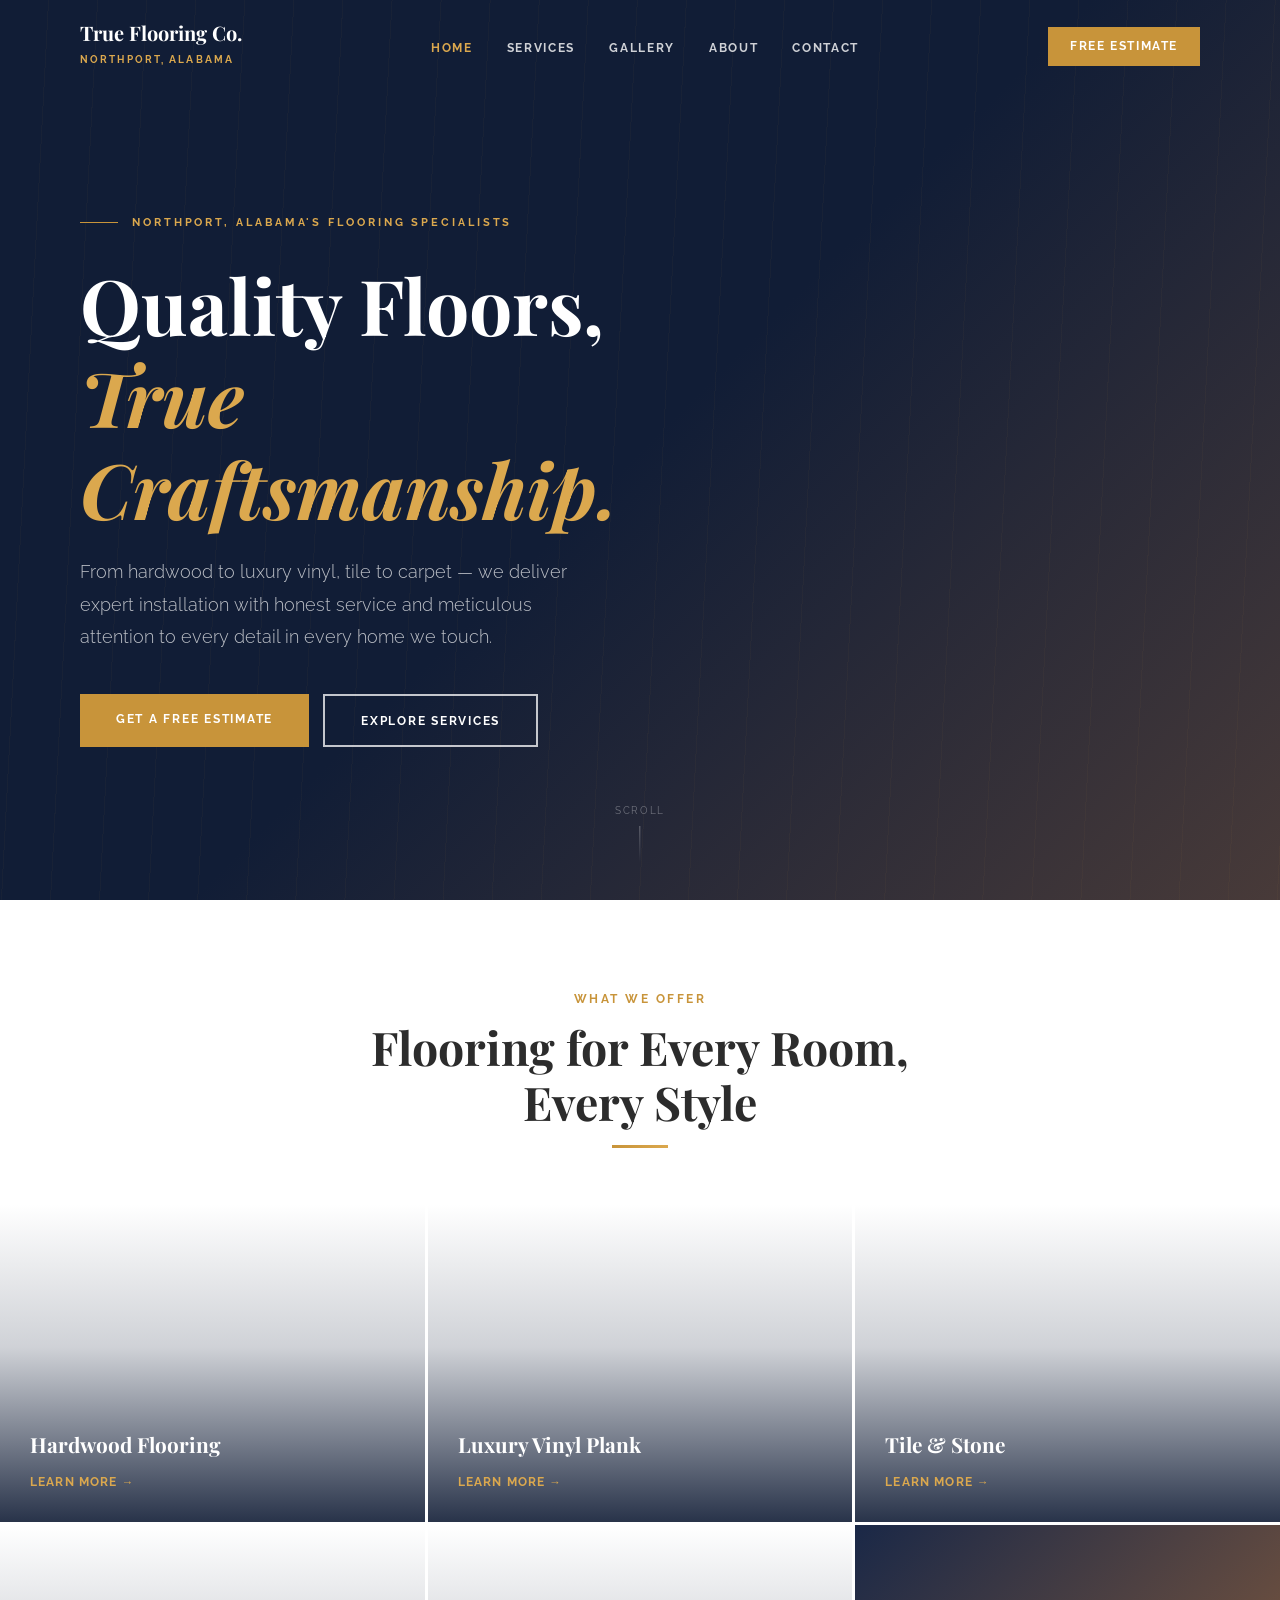
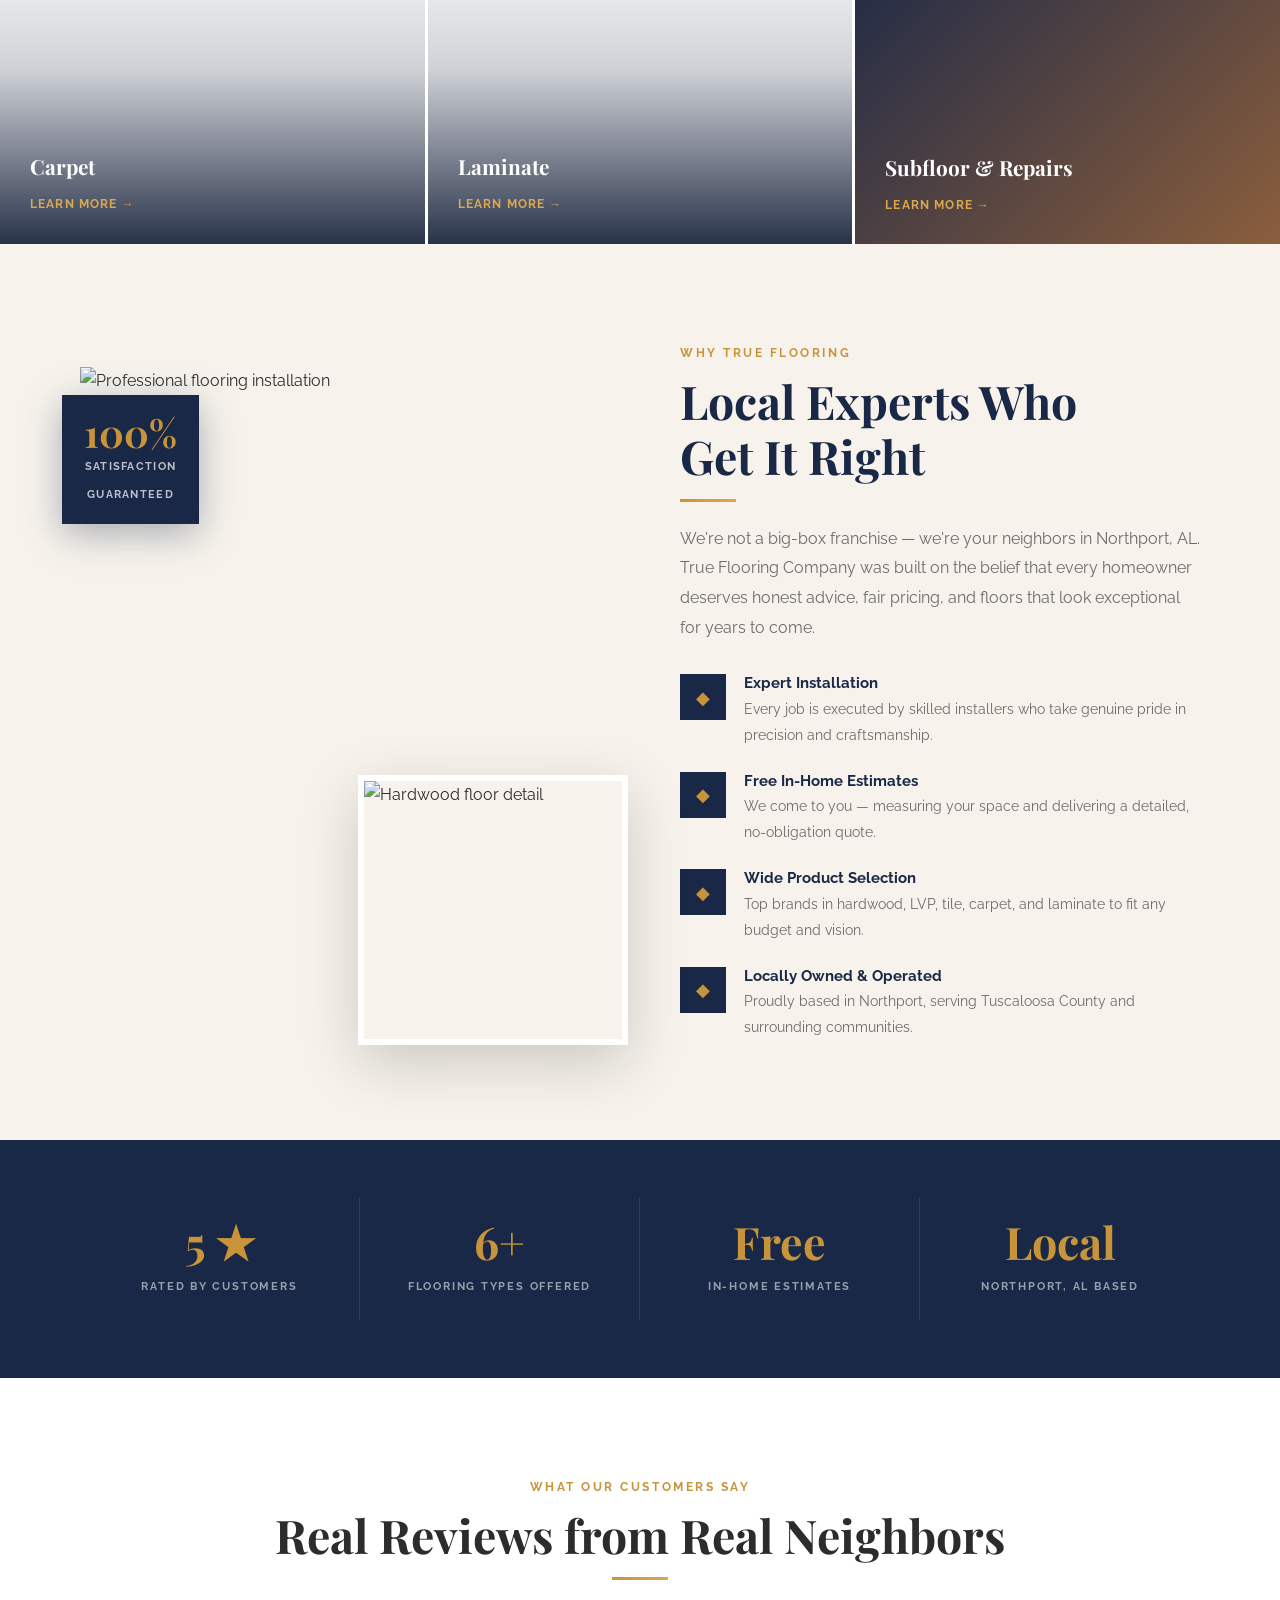
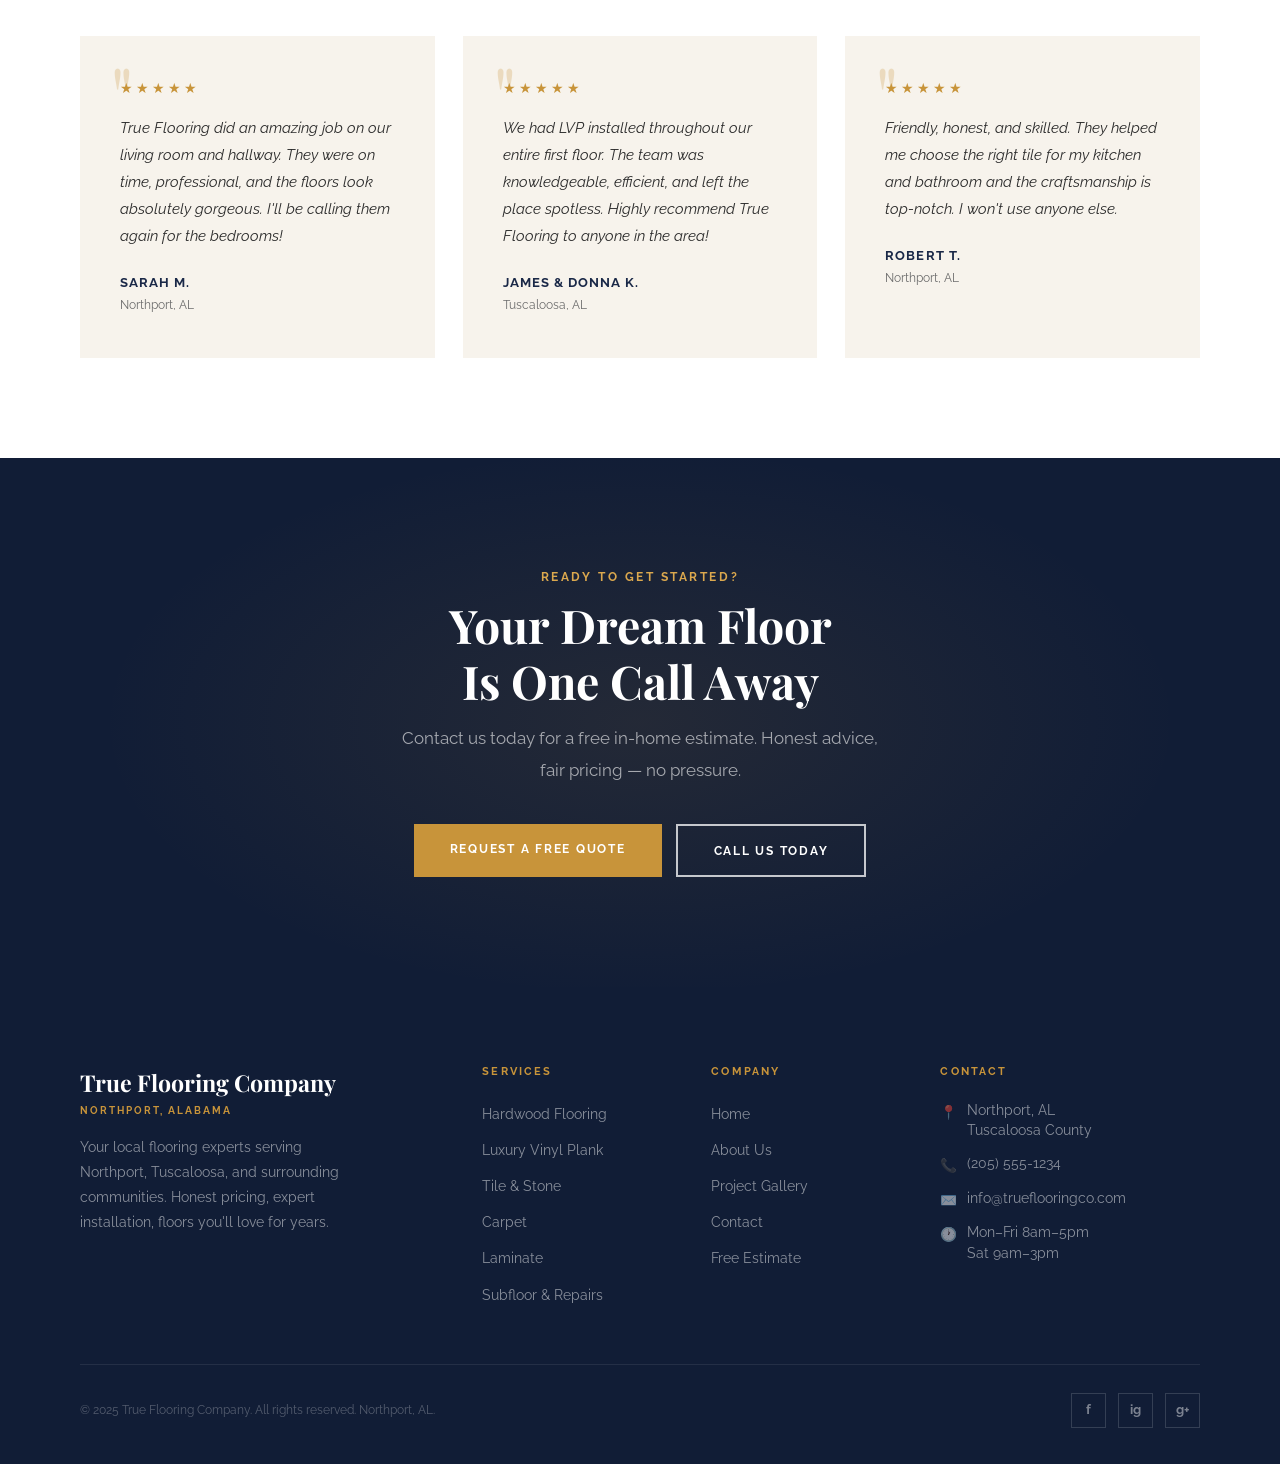
==== index.html @ e62266ad "Add files via upload" ====
<!DOCTYPE html>
<html lang="en">
<head>
    <meta charset="UTF-8">
    <meta name="viewport" content="width=device-width, initial-scale=1.0">
    <title>True Flooring Company — Northport, AL</title>
    <meta name="description" content="True Flooring Company — Expert flooring installation in Northport and Tuscaloosa, AL. Hardwood, LVP, tile, carpet & more. Free in-home estimates.">
    <link rel="preconnect" href="https://fonts.googleapis.com">
    <link href="https://fonts.googleapis.com/css2?family=Playfair+Display:ital,wght@0,400;0,600;0,700;1,400&family=Raleway:wght@300;400;500;600;700&display=swap" rel="stylesheet">
    <style>
        /* ================================================
           CSS VARIABLES & RESET
        ================================================ */
        :root {
            --navy:       #1a2847;
            --navy-dark:  #111d36;
            --navy-mid:   #243459;
            --gold:       #c8943a;
            --gold-light: #dba84e;
            --gold-pale:  #f0d89a;
            --brown:      #8b5e3c;
            --cream:      #f7f3ec;
            --cream-dark: #ede7d9;
            --white:      #ffffff;
            --charcoal:   #2c2c2c;
            --gray:       #6b6b6b;
            --light-gray: #e8e4dd;
            --font-display: 'Playfair Display', Georgia, serif;
            --font-body:    'Raleway', sans-serif;
        }
        *, *::before, *::after { margin: 0; padding: 0; box-sizing: border-box; }
        html { scroll-behavior: smooth; }
        body { font-family: var(--font-body); color: var(--charcoal); background: var(--white); overflow-x: hidden; line-height: 1.7; }
        h1,h2,h3,h4 { font-family: var(--font-display); line-height: 1.2; }
        h1 { font-size: clamp(2.4rem, 6vw, 5rem); }
        h2 { font-size: clamp(1.9rem, 4vw, 2.9rem); }
        h3 { font-size: clamp(1.2rem, 2.5vw, 1.75rem); }
        p  { font-size: 1rem; color: var(--gray); line-height: 1.85; }
        img { display: block; max-width: 100%; }

        /* ================================================
           LAYOUT
        ================================================ */
        .container { max-width: 1200px; margin: 0 auto; padding: 0 40px; }
        .section-pad { padding: 100px 0; }

        .eyebrow {
            display: block;
            font-size: 0.72rem;
            font-weight: 700;
            letter-spacing: 0.22em;
            text-transform: uppercase;
            color: var(--gold);
            margin-bottom: 10px;
        }
        .gold-rule {
            width: 56px; height: 3px;
            background: linear-gradient(90deg, var(--gold), var(--gold-light));
            margin: 14px 0 22px;
        }
        .gold-rule.center { margin-left: auto; margin-right: auto; }

        /* ================================================
           BUTTONS
        ================================================ */
        .btn {
            display: inline-block;
            padding: 14px 36px;
            font-family: var(--font-body);
            font-weight: 700;
            font-size: 0.78rem;
            letter-spacing: 0.14em;
            text-transform: uppercase;
            text-decoration: none;
            border: none;
            cursor: pointer;
            transition: all 0.28s ease;
        }
        .btn-gold   { background: var(--gold); color: #fff; }
        .btn-gold:hover { background: var(--gold-light); transform: translateY(-2px); box-shadow: 0 8px 28px rgba(200,148,58,.35); }
        .btn-navy   { background: var(--navy); color: #fff; }
        .btn-navy:hover { background: var(--navy-mid); transform: translateY(-2px); box-shadow: 0 8px 28px rgba(26,40,71,.3); }
        .btn-outline-white { background: transparent; color: #fff; border: 2px solid rgba(255,255,255,.75); }
        .btn-outline-white:hover { background: #fff; color: var(--navy); }
        .btn-outline-gold  { background: transparent; color: var(--gold); border: 2px solid var(--gold); }
        .btn-outline-gold:hover  { background: var(--gold); color: #fff; }

        /* ================================================
           NAV
        ================================================ */
        .nav {
            position: fixed; top: 0; left: 0; right: 0; z-index: 1000;
            padding: 22px 0;
            transition: all .4s ease;
        }
        .nav.scrolled {
            background: var(--navy-dark);
            padding: 14px 0;
            box-shadow: 0 4px 30px rgba(0,0,0,.25);
        }
        .nav-inner {
            display: flex; align-items: center; justify-content: space-between;
            max-width: 1200px; margin: 0 auto; padding: 0 40px;
        }
        .nav-brand { cursor: pointer; text-decoration: none; }
        .nav-brand-name { font-family: var(--font-display); font-size: 1.25rem; color: #fff; font-weight: 700; display: block; line-height: 1.1; }
        .nav-brand-sub  { font-size: 0.6rem; font-weight: 700; letter-spacing: .22em; text-transform: uppercase; color: var(--gold-light); }
        .nav-links { display: flex; align-items: center; gap: 34px; list-style: none; }
        .nav-links a {
            font-size: 0.75rem; font-weight: 700; letter-spacing: .14em; text-transform: uppercase;
            color: rgba(255,255,255,.8); text-decoration: none; cursor: pointer; transition: color .2s;
        }
        .nav-links a:hover, .nav-links a.active { color: var(--gold-light); }
        .nav-cta { padding: 10px 22px; font-size: 0.72rem; }

        /* hamburger */
        .hamburger { display: none; flex-direction: column; gap: 5px; cursor: pointer; background: none; border: none; padding: 4px; }
        .hamburger span { display: block; width: 26px; height: 2px; background: #fff; transition: .3s; }

        /* mobile menu */
        .mobile-menu {
            display: none; position: fixed; inset: 0; background: var(--navy-dark);
            z-index: 999; flex-direction: column; align-items: center; justify-content: center; gap: 36px;
        }
        .mobile-menu.open { display: flex; }
        .mobile-menu a {
            font-family: var(--font-display); font-size: 1.9rem; color: #fff;
            text-decoration: none; cursor: pointer; transition: color .2s;
        }
        .mobile-menu a:hover { color: var(--gold); }
        .mobile-close { position: absolute; top: 24px; right: 36px; background: none; border: none; color: #fff; font-size: 2rem; cursor: pointer; }

        /* ================================================
           PAGE SYSTEM
        ================================================ */
        .page { display: none; min-height: 100vh; animation: pageFade .38s ease; }
        .page.active { display: block; }
        @keyframes pageFade { from { opacity:0; transform:translateY(14px); } to { opacity:1; transform:none; } }

        /* ================================================
           HERO
        ================================================ */
        .hero {
            position: relative; min-height: 100vh; display: flex; align-items: center; overflow: hidden;
            background: var(--navy-dark);
        }
        .hero-bg {
            position: absolute; inset: 0;
            background:
                linear-gradient(135deg, rgba(17,29,54,.96) 0%, rgba(17,29,54,.82) 50%, rgba(139,94,60,.45) 100%),
                url('https://images.unsplash.com/photo-1581858726788-75bc0f6a952d?w=1600&q=80') center/cover no-repeat;
        }
        /* subtle diagonal wood lines */
        .hero-bg::after {
            content: '';
            position: absolute; inset: 0;
            background: repeating-linear-gradient(
                93deg, transparent, transparent 48px,
                rgba(200,148,58,.04) 48px, rgba(200,148,58,.04) 49px
            );
        }
        .hero-content {
            position: relative; z-index: 2;
            max-width: 700px;
            padding: 130px 40px 70px;
            margin-left: max(40px, calc((100vw - 1200px) / 2));
        }
        .hero-eyebrow {
            display: flex; align-items: center; gap: 14px; margin-bottom: 26px;
        }
        .hero-eyebrow-line { width: 38px; height: 1px; background: var(--gold); }
        .hero-eyebrow-text { font-size: 0.7rem; font-weight: 700; letter-spacing: .26em; text-transform: uppercase; color: var(--gold-light); }
        .hero h1 { color: #fff; font-weight: 700; margin-bottom: 22px; }
        .hero h1 em { font-style: italic; color: var(--gold-light); }
        .hero-desc { font-size: 1.1rem; color: rgba(255,255,255,.72); margin-bottom: 40px; max-width: 500px; font-weight: 300; }
        .hero-ctas { display: flex; gap: 14px; flex-wrap: wrap; }
        .hero-scroll-hint {
            position: absolute; bottom: 38px; left: 50%; transform: translateX(-50%);
            display: flex; flex-direction: column; align-items: center; gap: 6px;
            color: rgba(255,255,255,.35); font-size: 0.65rem; letter-spacing: .15em; text-transform: uppercase;
            animation: nudge 2.5s infinite ease-in-out;
        }
        .hero-scroll-hint::after {
            content:''; display:block; width:1px; height:36px;
            background: linear-gradient(to bottom, rgba(255,255,255,.35), transparent);
        }
        @keyframes nudge {
            0%,100% { transform: translateX(-50%) translateY(0); }
            50%      { transform: translateX(-50%) translateY(7px); }
        }

        /* ================================================
           SERVICE CARDS (HOME)
        ================================================ */
        .services-preview { padding: 90px 0 0; background: var(--white); }
        .section-header { text-align: center; margin-bottom: 56px; }
        .section-header h2 { margin-bottom: 0; }

        .svc-grid { display: grid; grid-template-columns: repeat(3, 1fr); gap: 3px; }
        .svc-card {
            position: relative; aspect-ratio: 4/3; overflow: hidden; cursor: pointer;
        }
        .svc-card-bg {
            position: absolute; inset: 0; background-size: cover; background-position: center;
            transition: transform .6s ease;
        }
        .svc-card:hover .svc-card-bg { transform: scale(1.07); }
        .svc-card-overlay {
            position: absolute; inset: 0;
            background: linear-gradient(to top, rgba(17,29,54,.9) 0%, rgba(17,29,54,.2) 55%, transparent 100%);
            transition: background .3s;
        }
        .svc-card:hover .svc-card-overlay { background: linear-gradient(to top, rgba(17,29,54,.95) 0%, rgba(17,29,54,.5) 60%, rgba(17,29,54,.1) 100%); }
        .svc-card-content { position: absolute; bottom: 0; left: 0; right: 0; padding: 28px 30px; }
        .svc-card-content h3 { color: #fff; font-size: 1.3rem; margin-bottom: 6px; }
        .svc-card-content p {
            color: rgba(255,255,255,.72); font-size: 0.84rem; margin: 0;
            max-height: 0; overflow: hidden; transition: max-height .4s ease;
        }
        .svc-card:hover .svc-card-content p { max-height: 72px; }
        .svc-card-link {
            display: inline-flex; align-items: center; gap: 6px;
            color: var(--gold-light); font-size: 0.72rem; font-weight: 700;
            letter-spacing: .1em; text-transform: uppercase; margin-top: 10px;
            transition: gap .2s;
        }
        .svc-card:hover .svc-card-link { gap: 12px; }

        /* ================================================
           WHY US
        ================================================ */
        .why-us { padding: 100px 0; background: var(--cream); }
        .why-us-inner { display: grid; grid-template-columns: 1fr 1fr; gap: 80px; align-items: center; }
        .why-us-visual { position: relative; }
        .why-us-img-main {
            width: 100%; aspect-ratio: 4/5; object-fit: cover;
        }
        .why-us-img-accent {
            position: absolute; bottom: -28px; right: -28px;
            width: 52%; aspect-ratio: 1; object-fit: cover;
            border: 6px solid var(--white);
            box-shadow: 0 18px 55px rgba(0,0,0,.18);
        }
        .why-us-badge {
            position: absolute; top: 28px; left: -18px;
            background: var(--navy); padding: 18px 22px; text-align: center;
            box-shadow: 0 10px 36px rgba(26,40,71,.35);
        }
        .why-badge-num { display: block; font-family: var(--font-display); font-size: 2.4rem; font-weight: 700; color: var(--gold); line-height: 1; }
        .why-badge-lbl { font-size: 0.66rem; font-weight: 700; letter-spacing: .12em; text-transform: uppercase; color: rgba(255,255,255,.7); }
        .why-us-copy h2 { color: var(--navy); margin-bottom: 0; }
        .why-us-copy > p { margin-bottom: 32px; }
        .features { display: flex; flex-direction: column; gap: 24px; }
        .feat { display: flex; gap: 18px; align-items: flex-start; }
        .feat-icon {
            width: 46px; height: 46px; background: var(--navy); color: var(--gold);
            display: flex; align-items: center; justify-content: center;
            font-size: 1.15rem; flex-shrink: 0;
        }
        .feat h4 { font-family: var(--font-body); font-weight: 700; font-size: 0.96rem; color: var(--navy); margin-bottom: 3px; }
        .feat p { font-size: 0.88rem; margin: 0; }

        /* ================================================
           STATS BANNER
        ================================================ */
        .stats { background: var(--navy); padding: 58px 0; }
        .stats-grid { display: grid; grid-template-columns: repeat(4, 1fr); gap: 0; text-align: center; }
        .stat { padding: 22px 20px; border-right: 1px solid rgba(255,255,255,.1); }
        .stat:last-child { border-right: none; }
        .stat-num { display: block; font-family: var(--font-display); font-size: 2.8rem; font-weight: 700; color: var(--gold); line-height: 1; margin-bottom: 6px; }
        .stat-lbl  { font-size: 0.7rem; font-weight: 700; letter-spacing: .16em; text-transform: uppercase; color: rgba(255,255,255,.55); }

        /* ================================================
           TESTIMONIALS
        ================================================ */
        .testimonials { padding: 100px 0; background: var(--white); }
        .testi-grid { display: grid; grid-template-columns: repeat(3, 1fr); gap: 28px; }
        .testi {
            background: var(--cream); padding: 40px; position: relative;
            border-bottom: 3px solid transparent; transition: border-color .25s;
        }
        .testi:hover { border-bottom-color: var(--gold); }
        .testi::before {
            content: '"'; position: absolute; top: 18px; left: 30px;
            font-family: var(--font-display); font-size: 5rem; color: var(--gold);
            opacity: .25; line-height: 1;
        }
        .testi-stars { color: var(--gold); font-size: 0.9rem; letter-spacing: 3px; margin-bottom: 14px; }
        .testi-text  { font-size: 0.94rem; font-style: italic; color: var(--charcoal); line-height: 1.8; margin-bottom: 22px; }
        .testi-name  { font-weight: 700; font-size: 0.82rem; color: var(--navy); text-transform: uppercase; letter-spacing: .08em; }
        .testi-loc   { font-size: 0.76rem; color: var(--gray); }

        /* ================================================
           DARK CTA BAND
        ================================================ */
        .cta-band {
            background: var(--navy-dark); padding: 110px 0; position: relative;
            overflow: hidden; text-align: center;
        }
        .cta-band::before {
            content: ''; position: absolute; inset: 0;
            background: radial-gradient(ellipse 65% 80% at 50% 50%, rgba(200,148,58,.1) 0%, transparent 65%);
        }
        .cta-band-inner { position: relative; z-index: 1; }
        .cta-band h2 { color: #fff; margin-bottom: 14px; }
        .cta-band p  { color: rgba(255,255,255,.6); font-size: 1.06rem; margin-bottom: 38px; max-width: 480px; margin-left: auto; margin-right: auto; }
        .cta-band-btns { display: flex; gap: 14px; justify-content: center; flex-wrap: wrap; }

        /* ================================================
           PAGE HEADER (inner pages)
        ================================================ */
        .page-header {
            background: var(--navy-dark); padding: 140px 0 68px; position: relative; overflow: hidden;
        }
        .page-header::before {
            content: ''; position: absolute; inset: 0;
            background: linear-gradient(135deg, rgba(26,40,71,.98) 0%, rgba(139,94,60,.35) 100%);
        }
        .page-header-inner { position: relative; z-index: 1; }
        .breadcrumb { display: flex; align-items: center; gap: 9px; font-size: 0.7rem; font-weight: 700; letter-spacing: .12em; text-transform: uppercase; color: rgba(255,255,255,.45); margin-bottom: 12px; }
        .breadcrumb span:last-child { color: var(--gold-light); }
        .breadcrumb span.crumb-link { cursor: pointer; transition: color .2s; }
        .breadcrumb span.crumb-link:hover { color: rgba(255,255,255,.7); }
        .page-header h1 { color: #fff; }
        .page-header .ph-desc { color: rgba(255,255,255,.62); font-size: 1.06rem; margin-top: 14px; max-width: 540px; font-weight: 300; }

        /* ================================================
           SERVICES PAGE — ROWS
        ================================================ */
        .svc-rows { padding: 100px 0; }
        .svc-row { display: grid; grid-template-columns: 1fr 1fr; gap: 76px; align-items: center; margin-bottom: 96px; }
        .svc-row:last-child { margin-bottom: 0; }
        .svc-row.flip { direction: rtl; }
        .svc-row.flip > * { direction: ltr; }
        .svc-row-img { position: relative; }
        .svc-row-img img { width: 100%; aspect-ratio: 4/3; object-fit: cover; }
        .svc-row-tag {
            position: absolute; bottom: -1px; left: -1px;
            background: var(--gold); color: #fff; padding: 9px 18px;
            font-size: 0.68rem; font-weight: 700; letter-spacing: .16em; text-transform: uppercase;
        }
        .svc-row-copy h3 { color: var(--navy); margin-bottom: 6px; }
        .svc-row-copy p { margin-bottom: 16px; }
        .svc-bullets { list-style: none; margin-bottom: 30px; }
        .svc-bullets li {
            padding: 8px 0; border-bottom: 1px solid var(--light-gray);
            font-size: 0.88rem; color: var(--charcoal); display: flex; align-items: center; gap: 10px;
        }
        .svc-bullets li::before { content: ''; width: 6px; height: 6px; background: var(--gold); transform: rotate(45deg); flex-shrink: 0; }

        /* ================================================
           GALLERY
        ================================================ */
        .gallery-wrap { padding: 90px 0; }
        .gallery-filters { display: flex; gap: 10px; flex-wrap: wrap; margin-bottom: 38px; }
        .filter-btn {
            padding: 8px 20px; border: 2px solid var(--light-gray); background: none;
            font-family: var(--font-body); font-size: 0.75rem; font-weight: 700;
            letter-spacing: .1em; text-transform: uppercase; cursor: pointer; color: var(--gray); transition: all .2s;
        }
        .filter-btn:hover, .filter-btn.active { border-color: var(--navy); background: var(--navy); color: #fff; }
        .gallery-grid { display: grid; grid-template-columns: repeat(3, 1fr); gap: 4px; }
        .gal-item { position: relative; overflow: hidden; cursor: pointer; }
        .gal-item.tall { grid-row: span 2; }
        .gal-item.wide { grid-column: span 2; }
        .gal-item img { width: 100%; height: 100%; object-fit: cover; min-height: 220px; transition: transform .5s ease; }
        .gal-item:hover img { transform: scale(1.06); }
        .gal-overlay {
            position: absolute; inset: 0; background: rgba(17,29,54,0);
            display: flex; align-items: center; justify-content: center;
            transition: background .3s;
        }
        .gal-item:hover .gal-overlay { background: rgba(17,29,54,.6); }
        .gal-label { color: #fff; font-family: var(--font-display); font-size: 1.05rem; text-align: center; padding: 16px; opacity: 0; transition: opacity .3s; }
        .gal-item:hover .gal-label { opacity: 1; }
        .gal-label small { display: block; font-family: var(--font-body); font-size: 0.75rem; color: var(--gold-pale); margin-top: 4px; font-style: normal; font-weight: 600; }

        /* ================================================
           ABOUT
        ================================================ */
        .about-story { padding: 100px 0; }
        .about-story-inner { display: grid; grid-template-columns: 1fr 1fr; gap: 80px; align-items: center; }
        .about-copy p { margin-bottom: 18px; }
        .about-img-wrap { position: relative; }
        .about-img-wrap img { width: 100%; aspect-ratio: 3/4; object-fit: cover; }
        .about-img-border { position: absolute; top: -18px; right: -18px; bottom: 18px; left: 18px; border: 3px solid var(--gold); z-index: -1; }

        .values-section { padding: 96px 0; background: var(--navy); }
        .values-section .eyebrow { color: var(--gold-light); }
        .values-section h2 { color: #fff; }
        .values-grid { display: grid; grid-template-columns: repeat(4, 1fr); gap: 26px; margin-top: 56px; }
        .val-card {
            text-align: center; padding: 38px 22px;
            border: 1px solid rgba(255,255,255,.1); transition: border-color .3s, background .3s;
        }
        .val-card:hover { border-color: var(--gold); background: rgba(200,148,58,.06); }
        .val-icon { font-size: 2.4rem; margin-bottom: 18px; display: block; }
        .val-card h4 { font-family: var(--font-body); font-weight: 700; font-size: 0.95rem; color: #fff; text-transform: uppercase; letter-spacing: .06em; margin-bottom: 10px; }
        .val-card p { font-size: 0.86rem; color: rgba(255,255,255,.55); margin: 0; }

        .area-section { padding: 96px 0; background: var(--cream); }
        .area-inner { display: grid; grid-template-columns: 1fr 1fr; gap: 80px; align-items: start; }
        .area-copy h2 { color: var(--navy); }
        .area-copy p { margin-bottom: 22px; }
        .area-list { display: grid; grid-template-columns: 1fr 1fr; gap: 10px; margin-top: 26px; }
        .area-item { display: flex; align-items: center; gap: 9px; font-size: 0.88rem; font-weight: 600; color: var(--navy); }
        .area-item::before { content: '◆'; color: var(--gold); font-size: 0.46rem; }
        .area-map {
            background: var(--navy); min-height: 380px;
            display: flex; flex-direction: column; align-items: center; justify-content: center;
            color: rgba(255,255,255,.35); gap: 10px;
        }
        .area-map span:first-child { font-size: 3rem; }
        .area-map span:nth-child(2) { font-size: 0.82rem; letter-spacing: .12em; text-transform: uppercase; }
        .area-map small { font-size: 0.72rem; color: rgba(255,255,255,.22); }

        /* ================================================
           CONTACT
        ================================================ */
        .contact-wrap { padding: 96px 0; }
        .contact-inner { display: grid; grid-template-columns: 1fr 1.4fr; gap: 80px; }
        .contact-info h3 { font-size: 1.55rem; color: var(--navy); margin-bottom: 20px; }
        .contact-info > p { margin-bottom: 38px; }
        .c-detail { display: flex; gap: 14px; align-items: flex-start; margin-bottom: 20px; }
        .c-icon { width: 44px; height: 44px; background: var(--navy); color: var(--gold); display: flex; align-items: center; justify-content: center; font-size: 1rem; flex-shrink: 0; }
        .c-label { display: block; font-size: 0.68rem; font-weight: 700; letter-spacing: .16em; text-transform: uppercase; color: var(--navy); margin-bottom: 2px; }
        .c-val { font-size: 0.94rem; color: var(--charcoal); text-decoration: none; }
        .hours { margin-top: 38px; border-top: 2px solid var(--gold); }
        .hour-row { display: flex; justify-content: space-between; padding: 9px 0; border-bottom: 1px solid var(--light-gray); font-size: 0.86rem; }
        .hour-row .day { font-weight: 700; color: var(--navy); }
        .hour-row .time { color: var(--gray); }

        /* form */
        .quote-form { background: var(--cream); padding: 48px; }
        .quote-form h3 { color: var(--navy); margin-bottom: 6px; }
        .form-sub { font-size: 0.88rem; color: var(--gray); margin-bottom: 30px; }
        .form-row { display: grid; grid-template-columns: 1fr 1fr; gap: 14px; margin-bottom: 14px; }
        .form-group { display: flex; flex-direction: column; gap: 5px; }
        .form-group.span2 { grid-column: 1/-1; }
        .form-group label { font-size: 0.68rem; font-weight: 700; letter-spacing: .14em; text-transform: uppercase; color: var(--navy); }
        .form-group input,
        .form-group select,
        .form-group textarea {
            padding: 11px 14px; border: 2px solid var(--light-gray); background: #fff;
            font-family: var(--font-body); font-size: 0.94rem; color: var(--charcoal);
            transition: border-color .2s; outline: none; -webkit-appearance: none; border-radius: 0;
        }
        .form-group input:focus,
        .form-group select:focus,
        .form-group textarea:focus { border-color: var(--navy); }
        .form-group textarea { resize: vertical; min-height: 110px; }
        .form-submit { margin-top: 22px; }
        .form-submit .btn { width: 100%; text-align: center; }
        .form-note { font-size: 0.76rem; color: var(--gray); margin-top: 10px; }
        .form-success { display: none; text-align: center; padding: 50px 30px; }
        .form-success-icon { font-size: 3rem; margin-bottom: 14px; }
        .form-success h3 { color: var(--navy); margin-bottom: 10px; }

        /* ================================================
           FOOTER
        ================================================ */
        .footer { background: var(--navy-dark); padding: 76px 0 36px; }
        .footer-top {
            display: grid; grid-template-columns: 2fr 1fr 1fr 1.5fr;
            gap: 56px; padding-bottom: 56px;
            border-bottom: 1px solid rgba(255,255,255,.08);
        }
        .footer-brand-name { font-family: var(--font-display); font-size: 1.45rem; color: #fff; font-weight: 700; }
        .footer-brand-sub  { font-size: 0.62rem; font-weight: 700; letter-spacing: .2em; text-transform: uppercase; color: var(--gold); margin-bottom: 16px; display: block; }
        .footer-brand p { color: rgba(255,255,255,.5); font-size: 0.86rem; line-height: 1.8; max-width: 270px; }
        .footer-col h5 { font-size: 0.68rem; font-weight: 700; letter-spacing: .2em; text-transform: uppercase; color: var(--gold); margin-bottom: 18px; }
        .footer-links { list-style: none; display: flex; flex-direction: column; gap: 9px; }
        .footer-links a { color: rgba(255,255,255,.5); text-decoration: none; font-size: 0.86rem; cursor: pointer; transition: color .2s; }
        .footer-links a:hover { color: var(--gold-light); }
        .f-contact { display: flex; gap: 10px; align-items: flex-start; margin-bottom: 12px; }
        .f-contact-icon { color: var(--gold); font-size: 0.88rem; margin-top: 2px; }
        .f-contact a, .f-contact span { color: rgba(255,255,255,.5); font-size: 0.86rem; text-decoration: none; line-height: 1.5; transition: color .2s; }
        .f-contact a:hover { color: var(--gold-light); }
        .footer-bottom { display: flex; justify-content: space-between; align-items: center; padding-top: 28px; }
        .footer-copy { font-size: 0.76rem; color: rgba(255,255,255,.28); }
        .social-row { display: flex; gap: 12px; }
        .soc {
            width: 35px; height: 35px; border: 1px solid rgba(255,255,255,.15);
            display: flex; align-items: center; justify-content: center;
            color: rgba(255,255,255,.45); text-decoration: none; font-size: 0.82rem;
            font-weight: 700; transition: all .2s;
        }
        .soc:hover { border-color: var(--gold); color: var(--gold); }

        /* ================================================
           RESPONSIVE
        ================================================ */
        @media (max-width: 1024px) {
            .svc-grid { grid-template-columns: repeat(2,1fr); }
            .why-us-inner, .about-story-inner { gap: 50px; }
            .stats-grid { grid-template-columns: repeat(2,1fr); }
            .testi-grid { grid-template-columns: 1fr 1fr; }
            .values-grid { grid-template-columns: repeat(2,1fr); }
            .area-inner { gap: 50px; }
            .contact-inner { gap: 48px; }
            .footer-top { grid-template-columns: 1fr 1fr; gap: 40px; }
        }
        @media (max-width: 768px) {
            .container { padding: 0 22px; }
            .nav-links, .nav-cta-desk { display: none !important; }
            .hamburger { display: flex; }
            .hero-content { padding: 120px 22px 60px; margin-left: 0; }
            .svc-grid { grid-template-columns: 1fr; }
            .why-us-inner { grid-template-columns: 1fr; }
            .why-us-visual { display: none; }
            .stat { border-right: none; border-bottom: 1px solid rgba(255,255,255,.1); }
            .testi-grid { grid-template-columns: 1fr; }
            .svc-row { grid-template-columns: 1fr; gap: 36px; }
            .svc-row.flip { direction: ltr; }
            .gallery-grid { grid-template-columns: repeat(2,1fr); }
            .gal-item.wide { grid-column: span 1; }
            .gal-item.tall { grid-row: span 1; }
            .about-story-inner { grid-template-columns: 1fr; }
            .values-grid { grid-template-columns: repeat(2,1fr); }
            .area-inner { grid-template-columns: 1fr; }
            .contact-inner { grid-template-columns: 1fr; }
            .form-row { grid-template-columns: 1fr; }
            .quote-form { padding: 28px 20px; }
            .footer-top { grid-template-columns: 1fr 1fr; }
            .footer-bottom { flex-direction: column; gap: 14px; }
            .hero-ctas { flex-direction: column; }
            .cta-band-btns { flex-direction: column; align-items: center; }
        }
        @media (max-width: 480px) {
            .values-grid { grid-template-columns: 1fr; }
            .gallery-grid { grid-template-columns: 1fr; }
            .footer-top { grid-template-columns: 1fr; }
            .stats-grid { grid-template-columns: repeat(2,1fr); }
        }

        /* ================================================
           SCROLL ANIMATION SETUP
        ================================================ */
        .animate-up {
            opacity: 0; transform: translateY(28px);
            transition: opacity .65s ease, transform .65s ease;
        }
        .animate-up.visible { opacity: 1; transform: none; }
    </style>
</head>
<body>

<!-- ========================================
     NAVIGATION
======================================== -->
<nav class="nav" id="mainNav">
    <div class="nav-inner">
        <div class="nav-brand" onclick="gotoPage('home')">
            <span class="nav-brand-name">True Flooring Co.</span>
            <span class="nav-brand-sub">Northport, Alabama</span>
        </div>
        <ul class="nav-links">
            <li><a id="n-home"     onclick="gotoPage('home')"     class="active">Home</a></li>
            <li><a id="n-services" onclick="gotoPage('services')">Services</a></li>
            <li><a id="n-gallery"  onclick="gotoPage('gallery')">Gallery</a></li>
            <li><a id="n-about"    onclick="gotoPage('about')">About</a></li>
            <li><a id="n-contact"  onclick="gotoPage('contact')">Contact</a></li>
        </ul>
        <a class="btn btn-gold nav-cta nav-cta-desk" onclick="gotoPage('contact')">Free Estimate</a>
        <button class="hamburger" id="hamburgerBtn" aria-label="Open menu">
            <span></span><span></span><span></span>
        </button>
    </div>
</nav>

<!-- MOBILE MENU -->
<div class="mobile-menu" id="mobileMenu">
    <button class="mobile-close" id="mobileClose" aria-label="Close">✕</button>
    <a onclick="gotoPage('home');closeMobile()">Home</a>
    <a onclick="gotoPage('services');closeMobile()">Services</a>
    <a onclick="gotoPage('gallery');closeMobile()">Gallery</a>
    <a onclick="gotoPage('about');closeMobile()">About</a>
    <a onclick="gotoPage('contact');closeMobile()">Contact</a>
    <a class="btn btn-gold" onclick="gotoPage('contact');closeMobile()">Free Estimate</a>
</div>


<!-- ==========================================
     HOME PAGE
========================================== -->
<div class="page active" id="page-home">

    <!-- HERO -->
    <section class="hero">
        <div class="hero-bg"></div>
        <div class="hero-content">
            <div class="hero-eyebrow">
                <div class="hero-eyebrow-line"></div>
                <span class="hero-eyebrow-text">Northport, Alabama's Flooring Specialists</span>
            </div>
            <h1>Quality Floors,<br><em>True Craftsmanship.</em></h1>
            <p class="hero-desc">From hardwood to luxury vinyl, tile to carpet — we deliver expert installation with honest service and meticulous attention to every detail in every home we touch.</p>
            <div class="hero-ctas">
                <a class="btn btn-gold"         onclick="gotoPage('contact')">Get a Free Estimate</a>
                <a class="btn btn-outline-white" onclick="gotoPage('services')">Explore Services</a>
            </div>
        </div>
        <div class="hero-scroll-hint">Scroll</div>
    </section>

    <!-- SERVICES PREVIEW -->
    <section class="services-preview">
        <div class="container">
            <div class="section-header animate-up">
                <span class="eyebrow">What We Offer</span>
                <h2>Flooring for Every Room,<br>Every Style</h2>
                <div class="gold-rule center"></div>
            </div>
        </div>
        <div class="svc-grid">
            <div class="svc-card animate-up" onclick="gotoPage('services')">
                <div class="svc-card-bg" style="background-image:url('https://images.unsplash.com/photo-1558618666-fcd25c85cd64?w=800&q=80')"></div>
                <div class="svc-card-overlay"></div>
                <div class="svc-card-content">
                    <h3>Hardwood Flooring</h3>
                    <p>Solid and engineered hardwood that adds timeless value to any room.</p>
                    <span class="svc-card-link">Learn More →</span>
                </div>
            </div>
            <div class="svc-card animate-up" onclick="gotoPage('services')">
                <div class="svc-card-bg" style="background-image:url('https://images.unsplash.com/photo-1586023492125-27b2c045efd7?w=800&q=80')"></div>
                <div class="svc-card-overlay"></div>
                <div class="svc-card-content">
                    <h3>Luxury Vinyl Plank</h3>
                    <p>Waterproof, durable, and stunning — perfect for any lifestyle.</p>
                    <span class="svc-card-link">Learn More →</span>
                </div>
            </div>
            <div class="svc-card animate-up" onclick="gotoPage('services')">
                <div class="svc-card-bg" style="background-image:url('https://images.unsplash.com/photo-1583847268964-b28dc8f51f92?w=800&q=80')"></div>
                <div class="svc-card-overlay"></div>
                <div class="svc-card-content">
                    <h3>Tile &amp; Stone</h3>
                    <p>Precision tile installation for kitchens, baths, and beyond.</p>
                    <span class="svc-card-link">Learn More →</span>
                </div>
            </div>
            <div class="svc-card animate-up" onclick="gotoPage('services')">
                <div class="svc-card-bg" style="background-image:url('https://images.unsplash.com/photo-1555041469-a586c61ea9bc?w=800&q=80')"></div>
                <div class="svc-card-overlay"></div>
                <div class="svc-card-content">
                    <h3>Carpet</h3>
                    <p>Soft, comfortable carpet for the rooms where comfort matters most.</p>
                    <span class="svc-card-link">Learn More →</span>
                </div>
            </div>
            <div class="svc-card animate-up" onclick="gotoPage('services')">
                <div class="svc-card-bg" style="background-image:url('https://images.unsplash.com/photo-1560448204-e02f11c3d0e2?w=800&q=80')"></div>
                <div class="svc-card-overlay"></div>
                <div class="svc-card-content">
                    <h3>Laminate</h3>
                    <p>Hardwood-look beauty at an accessible price point.</p>
                    <span class="svc-card-link">Learn More →</span>
                </div>
            </div>
            <div class="svc-card animate-up" onclick="gotoPage('services')" style="cursor:pointer;">
                <div class="svc-card-bg" style="background:linear-gradient(135deg,#1a2847 0%,#8b5e3c 100%)"></div>
                <div class="svc-card-overlay" style="background:none;"></div>
                <div class="svc-card-content" style="display:flex;flex-direction:column;justify-content:flex-end;height:100%;">
                    <h3>Subfloor &amp; Repairs</h3>
                    <p>Proper prep and repair work for lasting, problem-free floors.</p>
                    <span class="svc-card-link">Learn More →</span>
                </div>
            </div>
        </div>
    </section>

    <!-- WHY US -->
    <section class="why-us">
        <div class="container">
            <div class="why-us-inner">
                <div class="why-us-visual">
                    <div class="why-us-badge">
                        <span class="why-badge-num">100%</span>
                        <span class="why-badge-lbl">Satisfaction<br>Guaranteed</span>
                    </div>
                    <img class="why-us-img-main animate-up"
                        src="https://images.unsplash.com/photo-1581858726788-75bc0f6a952d?w=800&q=80"
                        alt="Professional flooring installation" loading="lazy" />
                    <img class="why-us-img-accent animate-up"
                        src="https://images.unsplash.com/photo-1558618666-fcd25c85cd64?w=600&q=80"
                        alt="Hardwood floor detail" loading="lazy" />
                </div>
                <div class="why-us-copy animate-up">
                    <span class="eyebrow">Why True Flooring</span>
                    <h2>Local Experts Who<br>Get It Right</h2>
                    <div class="gold-rule"></div>
                    <p>We're not a big-box franchise — we're your neighbors in Northport, AL. True Flooring Company was built on the belief that every homeowner deserves honest advice, fair pricing, and floors that look exceptional for years to come.</p>
                    <div class="features">
                        <div class="feat">
                            <div class="feat-icon">◆</div>
                            <div>
                                <h4>Expert Installation</h4>
                                <p>Every job is executed by skilled installers who take genuine pride in precision and craftsmanship.</p>
                            </div>
                        </div>
                        <div class="feat">
                            <div class="feat-icon">◆</div>
                            <div>
                                <h4>Free In-Home Estimates</h4>
                                <p>We come to you — measuring your space and delivering a detailed, no-obligation quote.</p>
                            </div>
                        </div>
                        <div class="feat">
                            <div class="feat-icon">◆</div>
                            <div>
                                <h4>Wide Product Selection</h4>
                                <p>Top brands in hardwood, LVP, tile, carpet, and laminate to fit any budget and vision.</p>
                            </div>
                        </div>
                        <div class="feat">
                            <div class="feat-icon">◆</div>
                            <div>
                                <h4>Locally Owned &amp; Operated</h4>
                                <p>Proudly based in Northport, serving Tuscaloosa County and surrounding communities.</p>
                            </div>
                        </div>
                    </div>
                </div>
            </div>
        </div>
    </section>

    <!-- STATS -->
    <section class="stats">
        <div class="container">
            <div class="stats-grid">
                <div class="stat animate-up">
                    <span class="stat-num">5 ★</span>
                    <span class="stat-lbl">Rated by Customers</span>
                </div>
                <div class="stat animate-up">
                    <span class="stat-num">6+</span>
                    <span class="stat-lbl">Flooring Types Offered</span>
                </div>
                <div class="stat animate-up">
                    <span class="stat-num">Free</span>
                    <span class="stat-lbl">In-Home Estimates</span>
                </div>
                <div class="stat animate-up">
                    <span class="stat-num">Local</span>
                    <span class="stat-lbl">Northport, AL Based</span>
                </div>
            </div>
        </div>
    </section>

    <!-- TESTIMONIALS -->
    <section class="testimonials">
        <div class="container">
            <div class="section-header animate-up">
                <span class="eyebrow">What Our Customers Say</span>
                <h2>Real Reviews from Real Neighbors</h2>
                <div class="gold-rule center"></div>
            </div>
            <div class="testi-grid">
                <div class="testi animate-up">
                    <div class="testi-stars">★★★★★</div>
                    <p class="testi-text">True Flooring did an amazing job on our living room and hallway. They were on time, professional, and the floors look absolutely gorgeous. I'll be calling them again for the bedrooms!</p>
                    <div class="testi-name">Sarah M.</div>
                    <div class="testi-loc">Northport, AL</div>
                </div>
                <div class="testi animate-up">
                    <div class="testi-stars">★★★★★</div>
                    <p class="testi-text">We had LVP installed throughout our entire first floor. The team was knowledgeable, efficient, and left the place spotless. Highly recommend True Flooring to anyone in the area!</p>
                    <div class="testi-name">James &amp; Donna K.</div>
                    <div class="testi-loc">Tuscaloosa, AL</div>
                </div>
                <div class="testi animate-up">
                    <div class="testi-stars">★★★★★</div>
                    <p class="testi-text">Friendly, honest, and skilled. They helped me choose the right tile for my kitchen and bathroom and the craftsmanship is top-notch. I won't use anyone else.</p>
                    <div class="testi-name">Robert T.</div>
                    <div class="testi-loc">Northport, AL</div>
                </div>
            </div>
        </div>
    </section>

    <!-- CTA BAND -->
    <section class="cta-band">
        <div class="container">
            <div class="cta-band-inner animate-up">
                <span class="eyebrow" style="color:var(--gold-light);">Ready to Get Started?</span>
                <h2>Your Dream Floor<br>Is One Call Away</h2>
                <p>Contact us today for a free in-home estimate. Honest advice, fair pricing — no pressure.</p>
                <div class="cta-band-btns">
                    <a class="btn btn-gold"         onclick="gotoPage('contact')">Request a Free Quote</a>
                    <a class="btn btn-outline-white" href="tel:+12055551234">Call Us Today</a>
                </div>
            </div>
        </div>
    </section>

    <!-- FOOTER -->
    <footer class="footer" id="footer-home">
        <div class="container">
            <div class="footer-top">
                <div class="footer-brand">
                    <div class="footer-brand-name">True Flooring Company</div>
                    <span class="footer-brand-sub">Northport, Alabama</span>
                    <p>Your local flooring experts serving Northport, Tuscaloosa, and surrounding communities. Honest pricing, expert installation, floors you'll love for years.</p>
                </div>
                <div class="footer-col">
                    <h5>Services</h5>
                    <ul class="footer-links">
                        <li><a onclick="gotoPage('services')">Hardwood Flooring</a></li>
                        <li><a onclick="gotoPage('services')">Luxury Vinyl Plank</a></li>
                        <li><a onclick="gotoPage('services')">Tile &amp; Stone</a></li>
                        <li><a onclick="gotoPage('services')">Carpet</a></li>
                        <li><a onclick="gotoPage('services')">Laminate</a></li>
                        <li><a onclick="gotoPage('services')">Subfloor &amp; Repairs</a></li>
                    </ul>
                </div>
                <div class="footer-col">
                    <h5>Company</h5>
                    <ul class="footer-links">
                        <li><a onclick="gotoPage('home')">Home</a></li>
                        <li><a onclick="gotoPage('about')">About Us</a></li>
                        <li><a onclick="gotoPage('gallery')">Project Gallery</a></li>
                        <li><a onclick="gotoPage('contact')">Contact</a></li>
                        <li><a onclick="gotoPage('contact')">Free Estimate</a></li>
                    </ul>
                </div>
                <div class="footer-col">
                    <h5>Contact</h5>
                    <div class="f-contact"><span class="f-contact-icon">📍</span><span>Northport, AL<br>Tuscaloosa County</span></div>
                    <div class="f-contact"><span class="f-contact-icon">📞</span><a href="tel:+12055551234">(205) 555-1234</a></div>
                    <div class="f-contact"><span class="f-contact-icon">✉️</span><a href="mailto:info@trueflooringco.com">info@trueflooringco.com</a></div>
                    <div class="f-contact"><span class="f-contact-icon">🕐</span><span>Mon–Fri 8am–5pm<br>Sat 9am–3pm</span></div>
                </div>
            </div>
            <div class="footer-bottom">
                <p class="footer-copy">© 2025 True Flooring Company. All rights reserved. Northport, AL.</p>
                <div class="social-row">
                    <a class="soc" href="#" aria-label="Facebook">f</a>
                    <a class="soc" href="#" aria-label="Instagram">ig</a>
                    <a class="soc" href="#" aria-label="Google">g+</a>
                </div>
            </div>
        </div>
    </footer>
</div><!-- end home -->


<!-- ==========================================
     SERVICES PAGE
========================================== -->
<div class="page" id="page-services">

    <div class="page-header">
        <div class="container">
            <div class="page-header-inner">
                <div class="breadcrumb">
                    <span class="crumb-link" onclick="gotoPage('home')">Home</span>
                    <span>›</span><span>Services</span>
                </div>
                <h1>Our Services</h1>
                <p class="ph-desc">Expert installation across six flooring types — handled with care and craftsmanship from start to finish.</p>
            </div>
        </div>
    </div>

    <section class="svc-rows">
        <div class="container">

            <!-- Hardwood -->
            <div class="svc-row animate-up">
                <div class="svc-row-img">
                    <img src="https://images.unsplash.com/photo-1558618666-fcd25c85cd64?w=800&q=80" alt="Hardwood flooring installation" loading="lazy" />
                    <div class="svc-row-tag">Hardwood Flooring</div>
                </div>
                <div class="svc-row-copy">
                    <span class="eyebrow">Classic &amp; Timeless</span>
                    <h3>Hardwood Flooring</h3>
                    <div class="gold-rule"></div>
                    <p>Nothing compares to the warmth and lasting beauty of real hardwood. We install both solid and engineered hardwood in a wide range of species, stain colors, and plank widths to perfectly match your home's character.</p>
                    <p>With proper care, hardwood adds lasting value and can last a lifetime. Our installers ensure tight, seamless results in every room.</p>
                    <ul class="svc-bullets">
                        <li>Solid &amp; engineered hardwood</li>
                        <li>Oak, maple, hickory, walnut &amp; more</li>
                        <li>Nail-down, glue-down &amp; floating methods</li>
                        <li>Sanding, staining &amp; refinishing</li>
                        <li>Subfloor assessment &amp; prep</li>
                    </ul>
                    <a class="btn btn-navy" onclick="gotoPage('contact')">Get a Free Quote</a>
                </div>
            </div>

            <!-- LVP -->
            <div class="svc-row flip animate-up">
                <div class="svc-row-img">
                    <img src="https://images.unsplash.com/photo-1586023492125-27b2c045efd7?w=800&q=80" alt="Luxury Vinyl Plank flooring" loading="lazy" />
                    <div class="svc-row-tag">Luxury Vinyl Plank</div>
                </div>
                <div class="svc-row-copy">
                    <span class="eyebrow">Waterproof &amp; Durable</span>
                    <h3>Luxury Vinyl Plank</h3>
                    <div class="gold-rule"></div>
                    <p>LVP is one of the most popular flooring choices today — 100% waterproof, incredibly durable, easy to maintain, and available in stunning wood and stone looks that rival the real thing.</p>
                    <p>Perfect for kitchens, bathrooms, basements, and households with pets or kids. We carry top-rated brands at competitive prices.</p>
                    <ul class="svc-bullets">
                        <li>100% waterproof construction</li>
                        <li>Floating &amp; glue-down installation</li>
                        <li>Wide range of wood &amp; stone visuals</li>
                        <li>Pet, child &amp; scratch-resistant options</li>
                        <li>Suitable for all rooms including basements</li>
                    </ul>
                    <a class="btn btn-navy" onclick="gotoPage('contact')">Get a Free Quote</a>
                </div>
            </div>

            <!-- Tile -->
            <div class="svc-row animate-up">
                <div class="svc-row-img">
                    <img src="https://images.unsplash.com/photo-1583847268964-b28dc8f51f92?w=800&q=80" alt="Tile flooring installation" loading="lazy" />
                    <div class="svc-row-tag">Tile &amp; Stone</div>
                </div>
                <div class="svc-row-copy">
                    <span class="eyebrow">Precision &amp; Style</span>
                    <h3>Tile &amp; Stone</h3>
                    <div class="gold-rule"></div>
                    <p>Our tile team delivers flawless results in kitchens, bathrooms, entryways, and outdoor areas. From classic subway tile to large-format porcelain and natural stone, we handle every style with precision.</p>
                    <p>Proper tile installation starts with preparation — we ensure every surface is leveled and waterproofed before setting the first tile.</p>
                    <ul class="svc-bullets">
                        <li>Porcelain, ceramic, natural stone &amp; mosaic</li>
                        <li>Floor, wall &amp; shower tile installation</li>
                        <li>Large-format &amp; custom pattern layouts</li>
                        <li>Waterproofing for wet areas</li>
                        <li>Grout color selection, matching &amp; sealing</li>
                    </ul>
                    <a class="btn btn-navy" onclick="gotoPage('contact')">Get a Free Quote</a>
                </div>
            </div>

            <!-- Carpet -->
            <div class="svc-row flip animate-up">
                <div class="svc-row-img">
                    <img src="https://images.unsplash.com/photo-1555041469-a586c61ea9bc?w=800&q=80" alt="Carpet installation" loading="lazy" />
                    <div class="svc-row-tag">Carpet</div>
                </div>
                <div class="svc-row-copy">
                    <span class="eyebrow">Comfort &amp; Warmth</span>
                    <h3>Carpet</h3>
                    <div class="gold-rule"></div>
                    <p>Carpet remains the top choice for bedrooms and living areas where comfort and quiet are a priority. We offer a wide variety of styles, textures, and fibers from trusted brands, with professional installation that stretches tightly and lasts for years.</p>
                    <ul class="svc-bullets">
                        <li>Plush, berber, frieze &amp; loop styles</li>
                        <li>Stain-resistant &amp; pet-friendly options</li>
                        <li>Padding selection &amp; installation</li>
                        <li>Stairs, hallways &amp; custom cuts</li>
                        <li>Old carpet removal &amp; disposal available</li>
                    </ul>
                    <a class="btn btn-navy" onclick="gotoPage('contact')">Get a Free Quote</a>
                </div>
            </div>

            <!-- Laminate -->
            <div class="svc-row animate-up">
                <div class="svc-row-img">
                    <img src="https://images.unsplash.com/photo-1560448204-e02f11c3d0e2?w=800&q=80" alt="Laminate flooring" loading="lazy" />
                    <div class="svc-row-tag">Laminate</div>
                </div>
                <div class="svc-row-copy">
                    <span class="eyebrow">Affordable &amp; Beautiful</span>
                    <h3>Laminate Flooring</h3>
                    <div class="gold-rule"></div>
                    <p>Laminate gives you the look of hardwood at a fraction of the cost. Modern laminate is incredibly realistic, highly durable, and simple to maintain — an excellent choice for high-traffic areas and budget-conscious projects.</p>
                    <ul class="svc-bullets">
                        <li>Realistic wood &amp; stone look options</li>
                        <li>Scratch &amp; fade-resistant wear layer</li>
                        <li>Click-lock floating installation</li>
                        <li>AC3 and AC4 commercial-grade options</li>
                        <li>Moisture-resistant underlayment included</li>
                    </ul>
                    <a class="btn btn-navy" onclick="gotoPage('contact')">Get a Free Quote</a>
                </div>
            </div>

        </div>
    </section>

    <section class="cta-band">
        <div class="container">
            <div class="cta-band-inner animate-up">
                <span class="eyebrow" style="color:var(--gold-light);">No Pressure, No Obligation</span>
                <h2>Not Sure Which Floor<br>Is Right for You?</h2>
                <p>We'll come to your home, assess the space, and walk you through your best options — completely free.</p>
                <a class="btn btn-gold" onclick="gotoPage('contact')">Schedule a Free Consultation</a>
            </div>
        </div>
    </section>

    <footer class="footer">
        <div class="container">
            <div class="footer-top">
                <div class="footer-brand">
                    <div class="footer-brand-name">True Flooring Company</div>
                    <span class="footer-brand-sub">Northport, Alabama</span>
                    <p>Your local flooring experts serving Northport, Tuscaloosa, and surrounding communities.</p>
                </div>
                <div class="footer-col"><h5>Services</h5><ul class="footer-links"><li><a onclick="gotoPage('services')">Hardwood Flooring</a></li><li><a onclick="gotoPage('services')">Luxury Vinyl Plank</a></li><li><a onclick="gotoPage('services')">Tile &amp; Stone</a></li><li><a onclick="gotoPage('services')">Carpet</a></li><li><a onclick="gotoPage('services')">Laminate</a></li></ul></div>
                <div class="footer-col"><h5>Company</h5><ul class="footer-links"><li><a onclick="gotoPage('home')">Home</a></li><li><a onclick="gotoPage('about')">About Us</a></li><li><a onclick="gotoPage('gallery')">Gallery</a></li><li><a onclick="gotoPage('contact')">Contact</a></li></ul></div>
                <div class="footer-col"><h5>Contact</h5><div class="f-contact"><span class="f-contact-icon">📍</span><span>Northport, AL</span></div><div class="f-contact"><span class="f-contact-icon">📞</span><a href="tel:+12055551234">(205) 555-1234</a></div><div class="f-contact"><span class="f-contact-icon">✉️</span><a href="mailto:info@trueflooringco.com">info@trueflooringco.com</a></div></div>
            </div>
            <div class="footer-bottom"><p class="footer-copy">© 2025 True Flooring Company. All rights reserved.</p><div class="social-row"><a class="soc" href="#">f</a><a class="soc" href="#">ig</a><a class="soc" href="#">g+</a></div></div>
        </div>
    </footer>
</div><!-- end services -->


<!-- ==========================================
     GALLERY PAGE
========================================== -->
<div class="page" id="page-gallery">

    <div class="page-header">
        <div class="container">
            <div class="page-header-inner">
                <div class="breadcrumb">
                    <span class="crumb-link" onclick="gotoPage('home')">Home</span>
                    <span>›</span><span>Gallery</span>
                </div>
                <h1>Project Gallery</h1>
                <p class="ph-desc">Browse completed installations from homes across Northport and Tuscaloosa County.</p>
            </div>
        </div>
    </div>

    <section class="gallery-wrap">
        <div class="container">
            <div class="gallery-filters animate-up">
                <button class="filter-btn active" data-filter="all">All Projects</button>
                <button class="filter-btn" data-filter="hardwood">Hardwood</button>
                <button class="filter-btn" data-filter="lvp">Luxury Vinyl</button>
                <button class="filter-btn" data-filter="tile">Tile</button>
                <button class="filter-btn" data-filter="carpet">Carpet</button>
            </div>
            <div class="gallery-grid">
                <div class="gal-item tall animate-up" data-type="hardwood">
                    <img src="https://images.unsplash.com/photo-1558618666-fcd25c85cd64?w=800&q=80" alt="Hardwood floor install" loading="lazy" />
                    <div class="gal-overlay"><div class="gal-label">Hardwood<small>Living Room Install</small></div></div>
                </div>
                <div class="gal-item animate-up" data-type="lvp">
                    <img src="https://images.unsplash.com/photo-1586023492125-27b2c045efd7?w=600&q=80" alt="LVP flooring" loading="lazy" />
                    <div class="gal-overlay"><div class="gal-label">Luxury Vinyl<small>Kitchen &amp; Dining</small></div></div>
                </div>
                <div class="gal-item animate-up" data-type="tile">
                    <img src="https://images.unsplash.com/photo-1583847268964-b28dc8f51f92?w=600&q=80" alt="Tile installation" loading="lazy" />
                    <div class="gal-overlay"><div class="gal-label">Tile<small>Bathroom Floor</small></div></div>
                </div>
                <div class="gal-item wide animate-up" data-type="hardwood">
                    <img src="https://images.unsplash.com/photo-1555041469-a586c61ea9bc?w=1200&q=80" alt="Open plan hardwood" loading="lazy" />
                    <div class="gal-overlay"><div class="gal-label">Hardwood<small>Open Plan Living</small></div></div>
                </div>
                <div class="gal-item animate-up" data-type="carpet">
                    <img src="https://images.unsplash.com/photo-1616137422495-1e9e46e2aa77?w=600&q=80" alt="Carpet bedroom" loading="lazy" />
                    <div class="gal-overlay"><div class="gal-label">Carpet<small>Master Bedroom</small></div></div>
                </div>
                <div class="gal-item animate-up" data-type="lvp">
                    <img src="https://images.unsplash.com/photo-1560448204-e02f11c3d0e2?w=600&q=80" alt="LVP whole home" loading="lazy" />
                    <div class="gal-overlay"><div class="gal-label">Luxury Vinyl<small>Whole Home Install</small></div></div>
                </div>
                <div class="gal-item animate-up" data-type="tile">
                    <img src="https://images.unsplash.com/photo-1552321554-5fefe8c9ef14?w=600&q=80" alt="Shower tile" loading="lazy" />
                    <div class="gal-overlay"><div class="gal-label">Tile<small>Shower &amp; Bath</small></div></div>
                </div>
                <div class="gal-item animate-up" data-type="hardwood">
                    <img src="https://images.unsplash.com/photo-1503174971373-b1f69850bded?w=600&q=80" alt="Dark stained hardwood" loading="lazy" />
                    <div class="gal-overlay"><div class="gal-label">Hardwood<small>Dining Room Stain</small></div></div>
                </div>
                <div class="gal-item animate-up" data-type="lvp">
                    <img src="https://images.unsplash.com/photo-1567016432779-094069958ea5?w=600&q=80" alt="Basement vinyl" loading="lazy" />
                    <div class="gal-overlay"><div class="gal-label">Luxury Vinyl<small>Basement Remodel</small></div></div>
                </div>
            </div>
        </div>
    </section>

    <section class="cta-band">
        <div class="container">
            <div class="cta-band-inner animate-up">
                <h2>Love What You See?</h2>
                <p>Let's create something beautiful in your home. Request your free estimate today.</p>
                <a class="btn btn-gold" onclick="gotoPage('contact')">Get a Free Quote</a>
            </div>
        </div>
    </section>

    <footer class="footer">
        <div class="container">
            <div class="footer-top">
                <div class="footer-brand"><div class="footer-brand-name">True Flooring Company</div><span class="footer-brand-sub">Northport, Alabama</span><p>Your local flooring experts serving Northport, Tuscaloosa, and surrounding communities.</p></div>
                <div class="footer-col"><h5>Services</h5><ul class="footer-links"><li><a onclick="gotoPage('services')">Hardwood</a></li><li><a onclick="gotoPage('services')">Luxury Vinyl</a></li><li><a onclick="gotoPage('services')">Tile &amp; Stone</a></li><li><a onclick="gotoPage('services')">Carpet</a></li><li><a onclick="gotoPage('services')">Laminate</a></li></ul></div>
                <div class="footer-col"><h5>Company</h5><ul class="footer-links"><li><a onclick="gotoPage('home')">Home</a></li><li><a onclick="gotoPage('about')">About</a></li><li><a onclick="gotoPage('gallery')">Gallery</a></li><li><a onclick="gotoPage('contact')">Contact</a></li></ul></div>
                <div class="footer-col"><h5>Contact</h5><div class="f-contact"><span class="f-contact-icon">📞</span><a href="tel:+12055551234">(205) 555-1234</a></div><div class="f-contact"><span class="f-contact-icon">✉️</span><a href="mailto:info@trueflooringco.com">info@trueflooringco.com</a></div><div class="f-contact"><span class="f-contact-icon">📍</span><span>Northport, AL</span></div></div>
            </div>
            <div class="footer-bottom"><p class="footer-copy">© 2025 True Flooring Company. All rights reserved.</p><div class="social-row"><a class="soc" href="#">f</a><a class="soc" href="#">ig</a></div></div>
        </div>
    </footer>
</div><!-- end gallery -->


<!-- ==========================================
     ABOUT PAGE
========================================== -->
<div class="page" id="page-about">

    <div class="page-header">
        <div class="container">
            <div class="page-header-inner">
                <div class="breadcrumb">
                    <span class="crumb-link" onclick="gotoPage('home')">Home</span>
                    <span>›</span><span>About Us</span>
                </div>
                <h1>About True Flooring</h1>
                <p class="ph-desc">Locally owned and operated, built on craftsmanship, honesty, and a passion for beautiful floors.</p>
            </div>
        </div>
    </div>

    <section class="about-story">
        <div class="container">
            <div class="about-story-inner">
                <div class="about-copy animate-up">
                    <span class="eyebrow">Our Story</span>
                    <h2>Rooted in Northport,<br>Built to Last</h2>
                    <div class="gold-rule"></div>
                    <p>True Flooring Company was founded with a clear purpose: to bring expert-level flooring services to homeowners in Northport and the greater Tuscaloosa area — without the franchise price tag or impersonal service that often comes with it.</p>
                    <p>We're a locally owned and operated business that treats every home the same way we'd treat our own. From the first consultation to the final walk-through, we're committed to honesty, quality, and your complete satisfaction.</p>
                    <p>Whether you're renovating one room or transforming your entire home, you'll work directly with our experienced team every step of the way. No subcontractors, no surprises, no shortcuts.</p>
                    <a class="btn btn-gold" onclick="gotoPage('contact')" style="margin-top:18px;">Work With Us</a>
                </div>
                <div class="about-img-wrap animate-up">
                    <div class="about-img-border"></div>
                    <img src="https://images.unsplash.com/photo-1581858726788-75bc0f6a952d?w=800&q=80" alt="True Flooring team at work" loading="lazy" />
                </div>
            </div>
        </div>
    </section>

    <section class="values-section">
        <div class="container">
            <div class="section-header animate-up">
                <span class="eyebrow">What We Stand For</span>
                <h2 style="color:#fff;">Our Core Values</h2>
                <div class="gold-rule center"></div>
            </div>
            <div class="values-grid">
                <div class="val-card animate-up">
                    <span class="val-icon">🧭</span>
                    <h4>True Craftsmanship</h4>
                    <p>We take our name seriously. Every install is executed with precision and a commitment to doing it right the first time.</p>
                </div>
                <div class="val-card animate-up">
                    <span class="val-icon">🤝</span>
                    <h4>Honest Service</h4>
                    <p>Straightforward pricing, no hidden fees, no hard selling. We recommend what's genuinely best for you and your home.</p>
                </div>
                <div class="val-card animate-up">
                    <span class="val-icon">🏘️</span>
                    <h4>Community First</h4>
                    <p>As a locally owned business, we're invested in Northport. Supporting our community is at the heart of what we do.</p>
                </div>
                <div class="val-card animate-up">
                    <span class="val-icon">⭐</span>
                    <h4>100% Satisfaction</h4>
                    <p>We don't consider a job done until you're completely happy. Your satisfaction is our greatest measure of success.</p>
                </div>
            </div>
        </div>
    </section>

    <section class="area-section">
        <div class="container">
            <div class="area-inner">
                <div class="animate-up">
                    <span class="eyebrow">Where We Serve</span>
                    <h2>Northport &amp;<br>Surrounding Communities</h2>
                    <div class="gold-rule"></div>
                    <p>Based in Northport, Alabama, we proudly serve homeowners throughout Tuscaloosa County and neighboring communities. Not sure if we cover your area? Just give us a call — we're happy to help.</p>
                    <div class="area-list">
                        <div class="area-item">Northport</div>
                        <div class="area-item">Tuscaloosa</div>
                        <div class="area-item">Cottondale</div>
                        <div class="area-item">Fosters</div>
                        <div class="area-item">Coker</div>
                        <div class="area-item">Brookwood</div>
                        <div class="area-item">Duncanville</div>
                        <div class="area-item">Vance</div>
                    </div>
                    <a class="btn btn-navy" onclick="gotoPage('contact')" style="margin-top:32px;">Check Your Area</a>
                </div>
                <div class="area-map animate-up">
                    <span>🗺️</span>
                    <span>Northport, AL</span>
                    <small>Google Maps embed available</small>
                </div>
            </div>
        </div>
    </section>

    <footer class="footer">
        <div class="container">
            <div class="footer-top">
                <div class="footer-brand"><div class="footer-brand-name">True Flooring Company</div><span class="footer-brand-sub">Northport, Alabama</span><p>Your local flooring experts serving Northport, Tuscaloosa, and surrounding communities.</p></div>
                <div class="footer-col"><h5>Services</h5><ul class="footer-links"><li><a onclick="gotoPage('services')">Hardwood</a></li><li><a onclick="gotoPage('services')">Luxury Vinyl</a></li><li><a onclick="gotoPage('services')">Tile &amp; Stone</a></li><li><a onclick="gotoPage('services')">Carpet</a></li><li><a onclick="gotoPage('services')">Laminate</a></li></ul></div>
                <div class="footer-col"><h5>Company</h5><ul class="footer-links"><li><a onclick="gotoPage('home')">Home</a></li><li><a onclick="gotoPage('about')">About Us</a></li><li><a onclick="gotoPage('gallery')">Gallery</a></li><li><a onclick="gotoPage('contact')">Contact</a></li></ul></div>
                <div class="footer-col"><h5>Contact</h5><div class="f-contact"><span class="f-contact-icon">📞</span><a href="tel:+12055551234">(205) 555-1234</a></div><div class="f-contact"><span class="f-contact-icon">✉️</span><a href="mailto:info@trueflooringco.com">info@trueflooringco.com</a></div><div class="f-contact"><span class="f-contact-icon">📍</span><span>Northport, AL</span></div></div>
            </div>
            <div class="footer-bottom"><p class="footer-copy">© 2025 True Flooring Company. All rights reserved.</p><div class="social-row"><a class="soc" href="#">f</a><a class="soc" href="#">ig</a></div></div>
        </div>
    </footer>
</div><!-- end about -->


<!-- ==========================================
     CONTACT PAGE
========================================== -->
<div class="page" id="page-contact">

    <div class="page-header">
        <div class="container">
            <div class="page-header-inner">
                <div class="breadcrumb">
                    <span class="crumb-link" onclick="gotoPage('home')">Home</span>
                    <span>›</span><span>Contact</span>
                </div>
                <h1>Get in Touch</h1>
                <p class="ph-desc">Request a free estimate or ask us anything — we typically respond within one business day.</p>
            </div>
        </div>
    </div>

    <section class="contact-wrap">
        <div class="container">
            <div class="contact-inner">

                <div class="contact-info animate-up">
                    <h3>Let's Talk Floors</h3>
                    <p>Whether you're ready to start or just exploring your options, we'd love to hear from you. Fill out the form and we'll reach out promptly to set up your free in-home estimate.</p>
                    <div class="c-detail">
                        <div class="c-icon">📞</div>
                        <div>
                            <span class="c-label">Phone</span>
                            <a class="c-val" href="tel:+12055551234">(205) 555-1234</a>
                        </div>
                    </div>
                    <div class="c-detail">
                        <div class="c-icon">✉️</div>
                        <div>
                            <span class="c-label">Email</span>
                            <a class="c-val" href="mailto:info@trueflooringco.com">info@trueflooringco.com</a>
                        </div>
                    </div>
                    <div class="c-detail">
                        <div class="c-icon">📍</div>
                        <div>
                            <span class="c-label">Service Area</span>
                            <span class="c-val">Northport, AL &amp; Tuscaloosa County</span>
                        </div>
                    </div>
                    <div class="hours">
                        <div class="hour-row"><span class="day">Monday – Friday</span><span class="time">8:00 AM – 5:00 PM</span></div>
                        <div class="hour-row"><span class="day">Saturday</span><span class="time">9:00 AM – 3:00 PM</span></div>
                        <div class="hour-row"><span class="day">Sunday</span><span class="time">Closed</span></div>
                    </div>
                </div>

                <div class="quote-form animate-up" id="formBox">
                    <h3>Request a Free Estimate</h3>
                    <p class="form-sub">Fill out the form and we'll get back to you within one business day.</p>
                    <form id="quoteForm" onsubmit="handleSubmit(event)" novalidate>
                        <div class="form-row">
                            <div class="form-group">
                                <label for="fName">First Name *</label>
                                <input type="text" id="fName" placeholder="John" required />
                            </div>
                            <div class="form-group">
                                <label for="lName">Last Name *</label>
                                <input type="text" id="lName" placeholder="Smith" required />
                            </div>
                        </div>
                        <div class="form-row">
                            <div class="form-group">
                                <label for="fPhone">Phone *</label>
                                <input type="tel" id="fPhone" placeholder="(205) 555-0000" required />
                            </div>
                            <div class="form-group">
                                <label for="fEmail">Email *</label>
                                <input type="email" id="fEmail" placeholder="john@email.com" required />
                            </div>
                        </div>
                        <div class="form-row">
                            <div class="form-group span2">
                                <label for="fAddress">Project Address</label>
                                <input type="text" id="fAddress" placeholder="123 Main St, Northport, AL" />
                            </div>
                        </div>
                        <div class="form-row">
                            <div class="form-group span2">
                                <label for="fService">Service Interested In</label>
                                <select id="fService">
                                    <option value="">— Select a Service —</option>
                                    <option>Hardwood Flooring</option>
                                    <option>Luxury Vinyl Plank (LVP)</option>
                                    <option>Tile &amp; Stone</option>
                                    <option>Carpet</option>
                                    <option>Laminate</option>
                                    <option>Subfloor / Repair</option>
                                    <option>Not sure yet</option>
                                </select>
                            </div>
                        </div>
                        <div class="form-row">
                            <div class="form-group span2">
                                <label for="fSqft">Approximate Square Footage</label>
                                <select id="fSqft">
                                    <option value="">— Approximate Size —</option>
                                    <option>Under 500 sq ft</option>
                                    <option>500 – 1,000 sq ft</option>
                                    <option>1,000 – 2,000 sq ft</option>
                                    <option>2,000 – 3,000 sq ft</option>
                                    <option>Over 3,000 sq ft</option>
                                </select>
                            </div>
                        </div>
                        <div class="form-row">
                            <div class="form-group span2">
                                <label for="fMessage">Project Details / Questions</label>
                                <textarea id="fMessage" placeholder="Tell us about your project — rooms involved, current flooring, timeline, etc."></textarea>
                            </div>
                        </div>
                        <div class="form-submit">
                            <button type="submit" class="btn btn-gold">Submit Request</button>
                            <p class="form-note">* Required fields. We respect your privacy and never share your information.</p>
                        </div>
                    </form>
                    <div class="form-success" id="formSuccess">
                        <div class="form-success-icon">✅</div>
                        <h3>Thank You!</h3>
                        <p style="color:var(--gray);">We've received your request and will be in touch within one business day to schedule your free in-home estimate.</p>
                        <a class="btn btn-navy" onclick="gotoPage('home')" style="margin-top:20px;">Back to Home</a>
                    </div>
                </div>

            </div>
        </div>
    </section>

    <footer class="footer">
        <div class="container">
            <div class="footer-top">
                <div class="footer-brand"><div class="footer-brand-name">True Flooring Company</div><span class="footer-brand-sub">Northport, Alabama</span><p>Your local flooring experts serving Northport, Tuscaloosa, and surrounding communities.</p></div>
                <div class="footer-col"><h5>Services</h5><ul class="footer-links"><li><a onclick="gotoPage('services')">Hardwood</a></li><li><a onclick="gotoPage('services')">Luxury Vinyl</a></li><li><a onclick="gotoPage('services')">Tile</a></li><li><a onclick="gotoPage('services')">Carpet</a></li><li><a onclick="gotoPage('services')">Laminate</a></li></ul></div>
                <div class="footer-col"><h5>Company</h5><ul class="footer-links"><li><a onclick="gotoPage('home')">Home</a></li><li><a onclick="gotoPage('about')">About Us</a></li><li><a onclick="gotoPage('gallery')">Gallery</a></li><li><a onclick="gotoPage('contact')">Contact</a></li></ul></div>
                <div class="footer-col"><h5>Contact</h5><div class="f-contact"><span class="f-contact-icon">📞</span><a href="tel:+12055551234">(205) 555-1234</a></div><div class="f-contact"><span class="f-contact-icon">✉️</span><a href="mailto:info@trueflooringco.com">info@trueflooringco.com</a></div><div class="f-contact"><span class="f-contact-icon">📍</span><span>Northport, AL</span></div></div>
            </div>
            <div class="footer-bottom"><p class="footer-copy">© 2025 True Flooring Company. All rights reserved.</p><div class="social-row"><a class="soc" href="#">f</a><a class="soc" href="#">ig</a></div></div>
        </div>
    </footer>
</div><!-- end contact -->


<!-- ==========================================
     JAVASCRIPT
========================================== -->
<script>
/* ---- PAGE NAVIGATION ---- */
function gotoPage(id) {
    document.querySelectorAll('.page').forEach(p => p.classList.remove('active'));
    document.getElementById('page-' + id).classList.add('active');
    document.querySelectorAll('.nav-links a').forEach(a => a.classList.remove('active'));
    const navEl = document.getElementById('n-' + id);
    if (navEl) navEl.classList.add('active');
    window.scrollTo({ top: 0, behavior: 'instant' });
    // re-trigger animations for new page
    setTimeout(triggerAnimations, 50);
}

/* ---- NAV SCROLL ---- */
const nav = document.getElementById('mainNav');
window.addEventListener('scroll', () => {
    nav.classList.toggle('scrolled', window.scrollY > 50);
});

/* ---- MOBILE MENU ---- */
document.getElementById('hamburgerBtn').addEventListener('click', () => {
    document.getElementById('mobileMenu').classList.add('open');
});
document.getElementById('mobileClose').addEventListener('click', closeMobile);
function closeMobile() {
    document.getElementById('mobileMenu').classList.remove('open');
}

/* ---- GALLERY FILTER ---- */
document.querySelectorAll('.filter-btn').forEach(btn => {
    btn.addEventListener('click', function () {
        document.querySelectorAll('.filter-btn').forEach(b => b.classList.remove('active'));
        this.classList.add('active');
        const f = this.dataset.filter;
        document.querySelectorAll('.gal-item').forEach(item => {
            item.style.display = (f === 'all' || item.dataset.type === f) ? '' : 'none';
        });
    });
});

/* ---- FORM SUBMIT ---- */
function handleSubmit(e) {
    e.preventDefault();
    document.getElementById('quoteForm').style.display = 'none';
    document.getElementById('formSuccess').style.display = 'block';
}

/* ---- SCROLL ANIMATIONS ---- */
const observer = new IntersectionObserver((entries) => {
    entries.forEach(entry => {
        if (entry.isIntersecting) {
            entry.target.classList.add('visible');
        }
    });
}, { threshold: 0.08, rootMargin: '0px 0px -40px 0px' });

function triggerAnimations() {
    document.querySelectorAll('.page.active .animate-up').forEach(el => {
        observer.observe(el);
        // immediately show any already in viewport
        const rect = el.getBoundingClientRect();
        if (rect.top < window.innerHeight - 40) {
            el.classList.add('visible');
        }
    });
}

// Initial load
document.addEventListener('DOMContentLoaded', () => {
    setTimeout(triggerAnimations, 100);
    // stagger children of grids
    document.querySelectorAll('.stats-grid .stat, .testi-grid .testi, .values-grid .val-card, .svc-grid .svc-card').forEach((el, i) => {
        el.style.transitionDelay = (i * 80) + 'ms';
    });
});
</script>
</body>
</html>
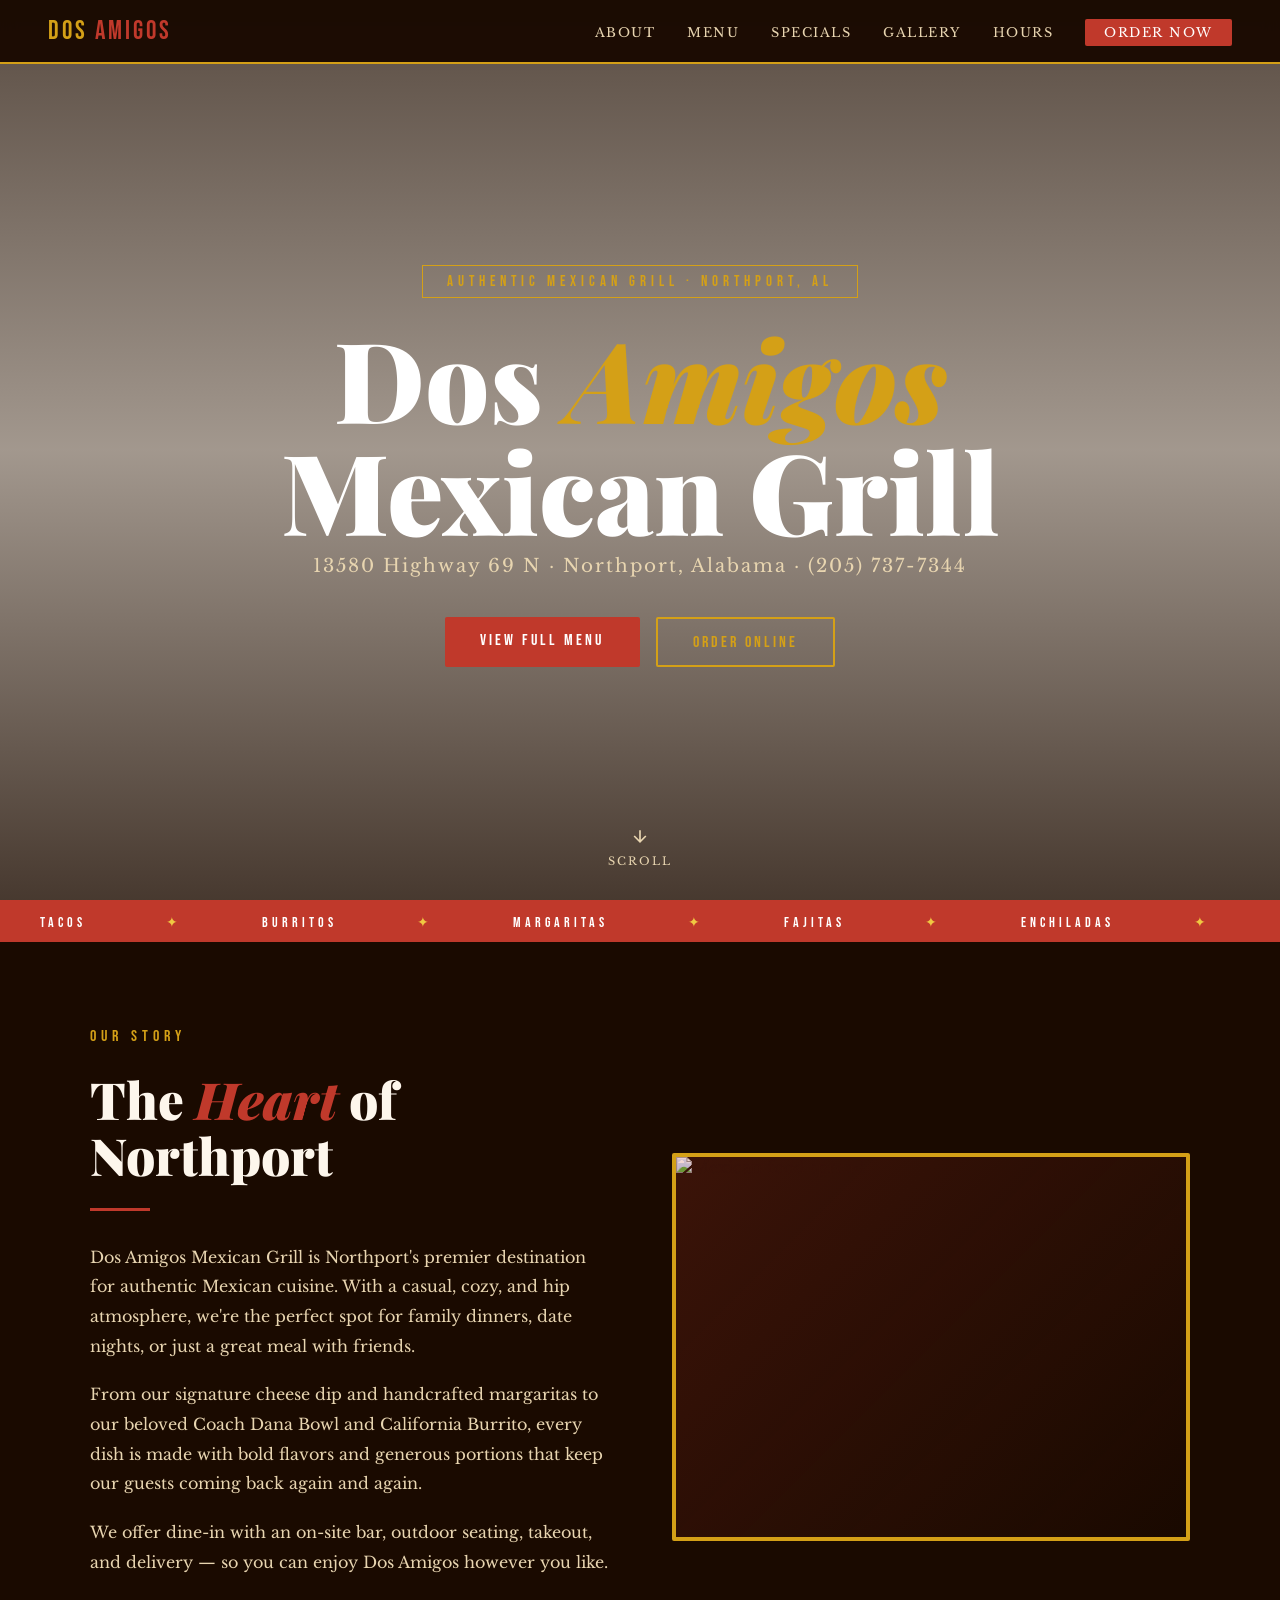
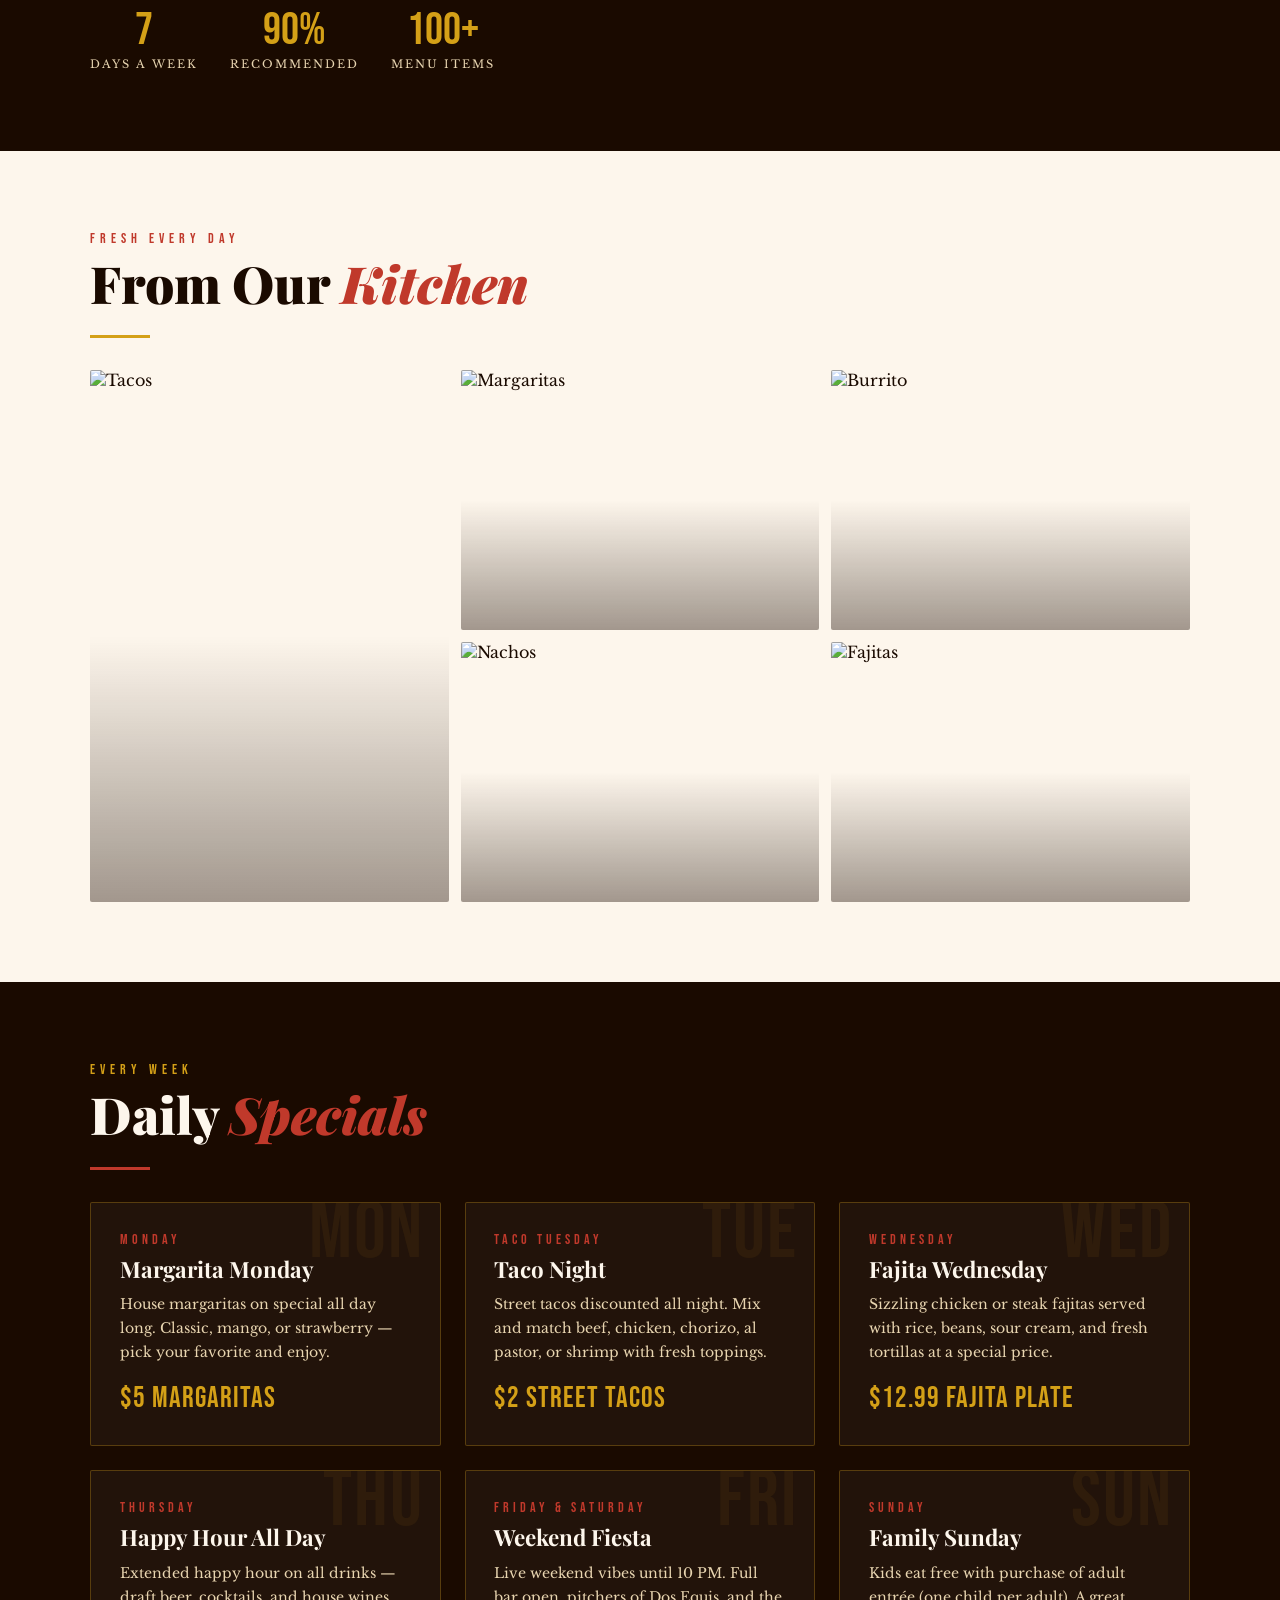
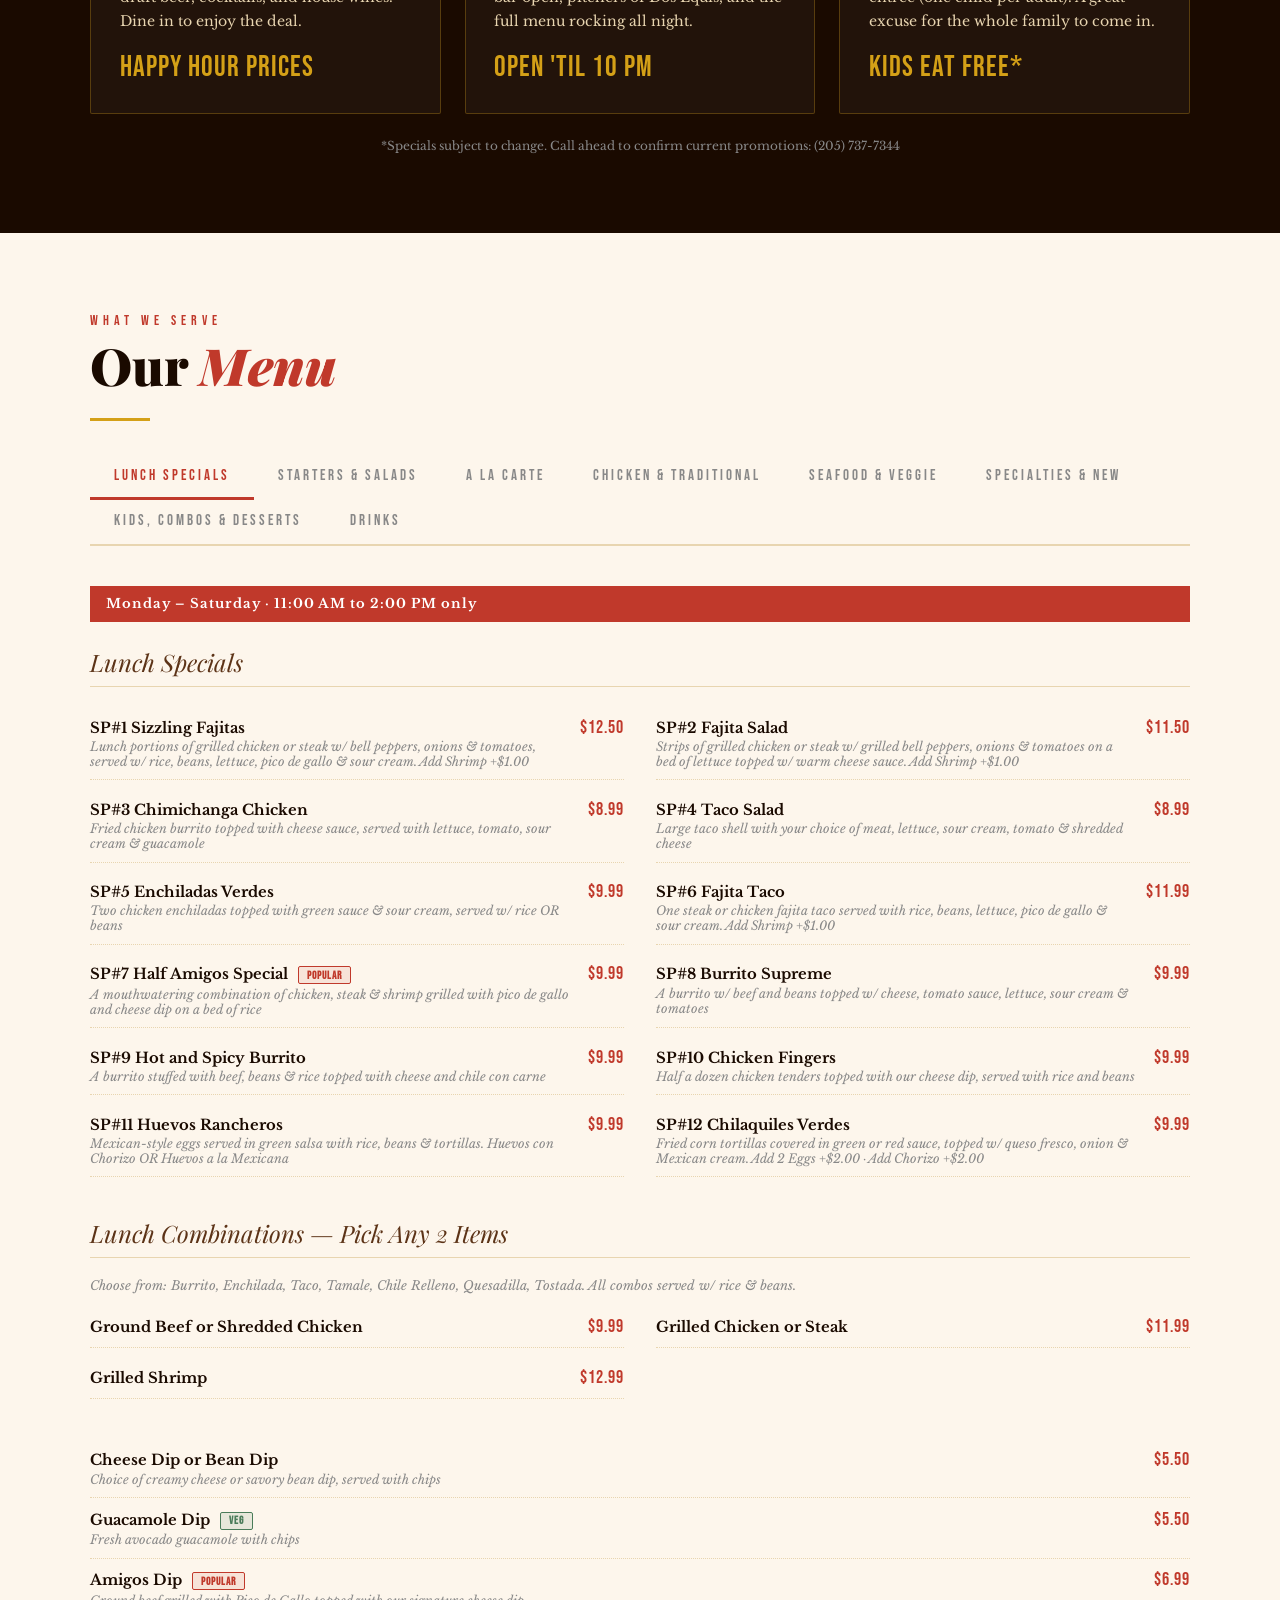
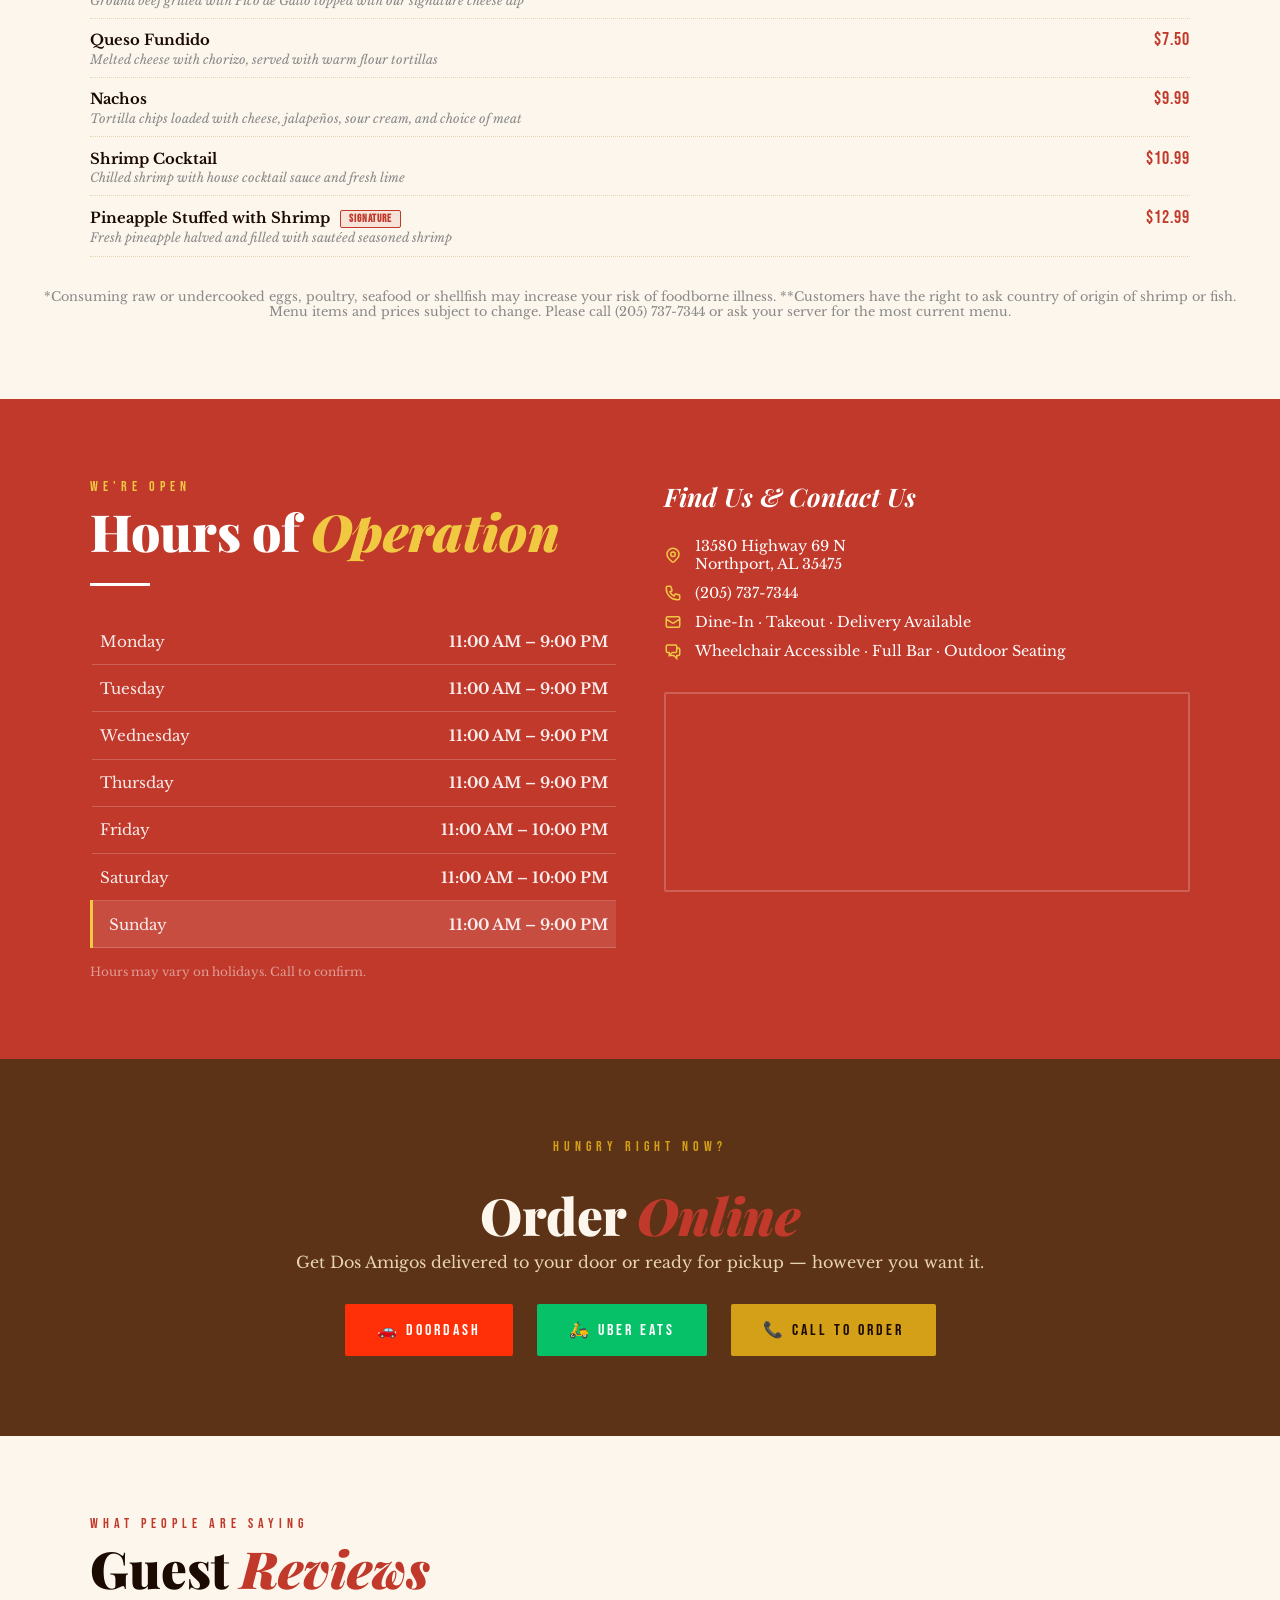
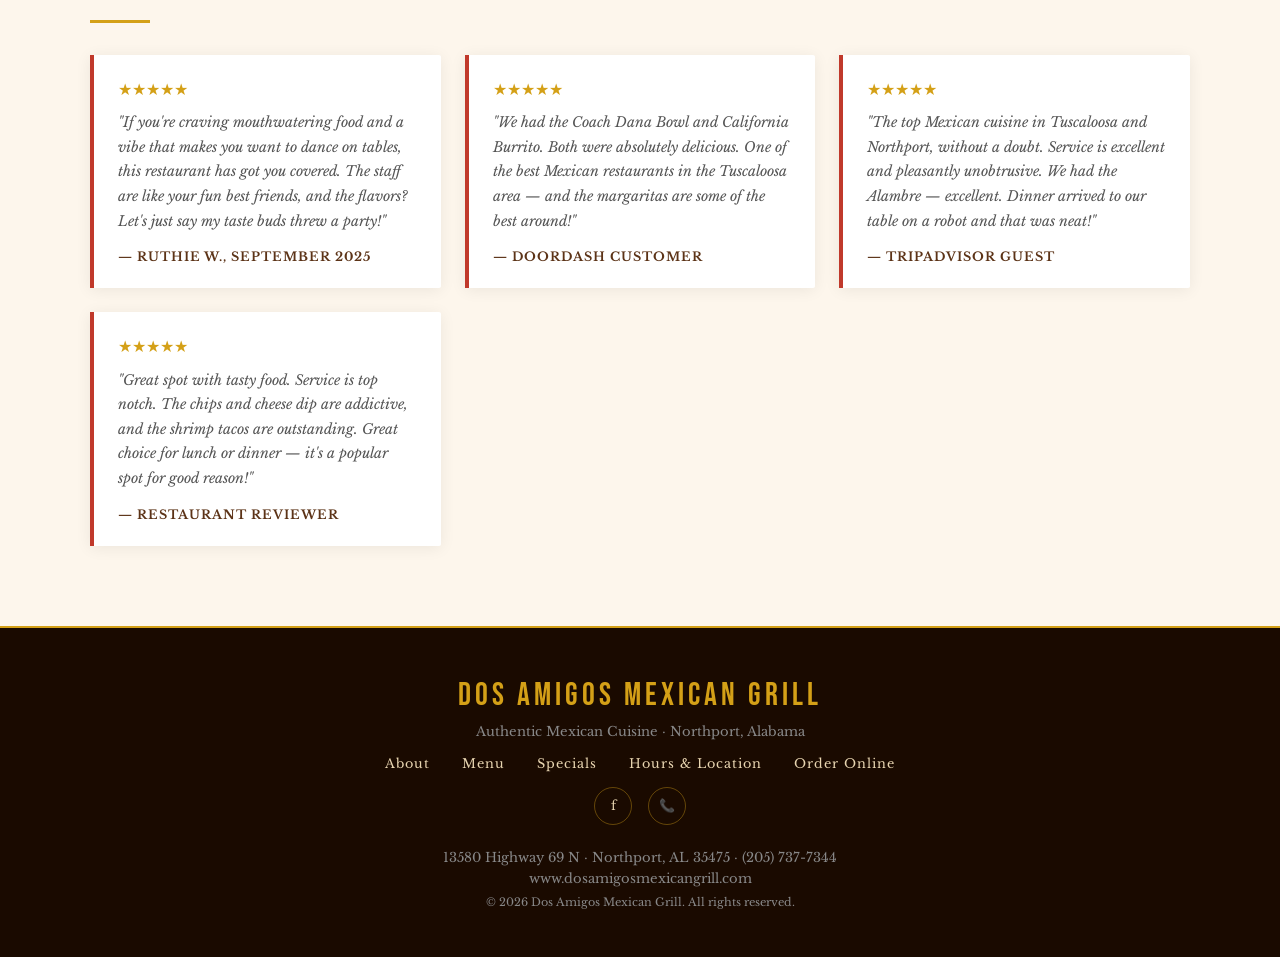
==== commit 0fabd27b: "Update index.html" ====
--- a/index.html
+++ b/index.html
@@ -1,1449 +1,2074 @@
 <!DOCTYPE html>
 <html lang="en">
 <head>
-    <meta charset="UTF-8">
-    <meta name="viewport" content="width=device-width, initial-scale=1.0">
-    <title>True Flooring Company — Northport, AL</title>
-    <meta name="description" content="True Flooring Company — Expert flooring installation in Northport and Tuscaloosa, AL. Hardwood, LVP, tile, carpet & more. Free in-home estimates.">
-    <link rel="preconnect" href="https://fonts.googleapis.com">
-    <link href="https://fonts.googleapis.com/css2?family=Playfair+Display:ital,wght@0,400;0,600;0,700;1,400&family=Raleway:wght@300;400;500;600;700&display=swap" rel="stylesheet">
-    <style>
-        /* ================================================
-           CSS VARIABLES & RESET
-        ================================================ */
-        :root {
-            --navy:       #1a2847;
-            --navy-dark:  #111d36;
-            --navy-mid:   #243459;
-            --gold:       #c8943a;
-            --gold-light: #dba84e;
-            --gold-pale:  #f0d89a;
-            --brown:      #8b5e3c;
-            --cream:      #f7f3ec;
-            --cream-dark: #ede7d9;
-            --white:      #ffffff;
-            --charcoal:   #2c2c2c;
-            --gray:       #6b6b6b;
-            --light-gray: #e8e4dd;
-            --font-display: 'Playfair Display', Georgia, serif;
-            --font-body:    'Raleway', sans-serif;
-        }
-        *, *::before, *::after { margin: 0; padding: 0; box-sizing: border-box; }
-        html { scroll-behavior: smooth; }
-        body { font-family: var(--font-body); color: var(--charcoal); background: var(--white); overflow-x: hidden; line-height: 1.7; }
-        h1,h2,h3,h4 { font-family: var(--font-display); line-height: 1.2; }
-        h1 { font-size: clamp(2.4rem, 6vw, 5rem); }
-        h2 { font-size: clamp(1.9rem, 4vw, 2.9rem); }
-        h3 { font-size: clamp(1.2rem, 2.5vw, 1.75rem); }
-        p  { font-size: 1rem; color: var(--gray); line-height: 1.85; }
-        img { display: block; max-width: 100%; }
-
-        /* ================================================
-           LAYOUT
-        ================================================ */
-        .container { max-width: 1200px; margin: 0 auto; padding: 0 40px; }
-        .section-pad { padding: 100px 0; }
-
-        .eyebrow {
-            display: block;
-            font-size: 0.72rem;
-            font-weight: 700;
-            letter-spacing: 0.22em;
-            text-transform: uppercase;
-            color: var(--gold);
-            margin-bottom: 10px;
-        }
-        .gold-rule {
-            width: 56px; height: 3px;
-            background: linear-gradient(90deg, var(--gold), var(--gold-light));
-            margin: 14px 0 22px;
-        }
-        .gold-rule.center { margin-left: auto; margin-right: auto; }
-
-        /* ================================================
-           BUTTONS
-        ================================================ */
-        .btn {
-            display: inline-block;
-            padding: 14px 36px;
-            font-family: var(--font-body);
-            font-weight: 700;
-            font-size: 0.78rem;
-            letter-spacing: 0.14em;
-            text-transform: uppercase;
-            text-decoration: none;
-            border: none;
-            cursor: pointer;
-            transition: all 0.28s ease;
-        }
-        .btn-gold   { background: var(--gold); color: #fff; }
-        .btn-gold:hover { background: var(--gold-light); transform: translateY(-2px); box-shadow: 0 8px 28px rgba(200,148,58,.35); }
-        .btn-navy   { background: var(--navy); color: #fff; }
-        .btn-navy:hover { background: var(--navy-mid); transform: translateY(-2px); box-shadow: 0 8px 28px rgba(26,40,71,.3); }
-        .btn-outline-white { background: transparent; color: #fff; border: 2px solid rgba(255,255,255,.75); }
-        .btn-outline-white:hover { background: #fff; color: var(--navy); }
-        .btn-outline-gold  { background: transparent; color: var(--gold); border: 2px solid var(--gold); }
-        .btn-outline-gold:hover  { background: var(--gold); color: #fff; }
-
-        /* ================================================
-           NAV
-        ================================================ */
-        .nav {
-            position: fixed; top: 0; left: 0; right: 0; z-index: 1000;
-            padding: 22px 0;
-            transition: all .4s ease;
-        }
-        .nav.scrolled {
-            background: var(--navy-dark);
-            padding: 14px 0;
-            box-shadow: 0 4px 30px rgba(0,0,0,.25);
-        }
-        .nav-inner {
-            display: flex; align-items: center; justify-content: space-between;
-            max-width: 1200px; margin: 0 auto; padding: 0 40px;
-        }
-        .nav-brand { cursor: pointer; text-decoration: none; }
-        .nav-brand-name { font-family: var(--font-display); font-size: 1.25rem; color: #fff; font-weight: 700; display: block; line-height: 1.1; }
-        .nav-brand-sub  { font-size: 0.6rem; font-weight: 700; letter-spacing: .22em; text-transform: uppercase; color: var(--gold-light); }
-        .nav-links { display: flex; align-items: center; gap: 34px; list-style: none; }
-        .nav-links a {
-            font-size: 0.75rem; font-weight: 700; letter-spacing: .14em; text-transform: uppercase;
-            color: rgba(255,255,255,.8); text-decoration: none; cursor: pointer; transition: color .2s;
-        }
-        .nav-links a:hover, .nav-links a.active { color: var(--gold-light); }
-        .nav-cta { padding: 10px 22px; font-size: 0.72rem; }
-
-        /* hamburger */
-        .hamburger { display: none; flex-direction: column; gap: 5px; cursor: pointer; background: none; border: none; padding: 4px; }
-        .hamburger span { display: block; width: 26px; height: 2px; background: #fff; transition: .3s; }
-
-        /* mobile menu */
-        .mobile-menu {
-            display: none; position: fixed; inset: 0; background: var(--navy-dark);
-            z-index: 999; flex-direction: column; align-items: center; justify-content: center; gap: 36px;
-        }
-        .mobile-menu.open { display: flex; }
-        .mobile-menu a {
-            font-family: var(--font-display); font-size: 1.9rem; color: #fff;
-            text-decoration: none; cursor: pointer; transition: color .2s;
-        }
-        .mobile-menu a:hover { color: var(--gold); }
-        .mobile-close { position: absolute; top: 24px; right: 36px; background: none; border: none; color: #fff; font-size: 2rem; cursor: pointer; }
-
-        /* ================================================
-           PAGE SYSTEM
-        ================================================ */
-        .page { display: none; min-height: 100vh; animation: pageFade .38s ease; }
-        .page.active { display: block; }
-        @keyframes pageFade { from { opacity:0; transform:translateY(14px); } to { opacity:1; transform:none; } }
-
-        /* ================================================
-           HERO
-        ================================================ */
-        .hero {
-            position: relative; min-height: 100vh; display: flex; align-items: center; overflow: hidden;
-            background: var(--navy-dark);
-        }
-        .hero-bg {
-            position: absolute; inset: 0;
-            background:
-                linear-gradient(135deg, rgba(17,29,54,.96) 0%, rgba(17,29,54,.82) 50%, rgba(139,94,60,.45) 100%),
-                url('https://images.unsplash.com/photo-1581858726788-75bc0f6a952d?w=1600&q=80') center/cover no-repeat;
-        }
-        /* subtle diagonal wood lines */
-        .hero-bg::after {
-            content: '';
-            position: absolute; inset: 0;
-            background: repeating-linear-gradient(
-                93deg, transparent, transparent 48px,
-                rgba(200,148,58,.04) 48px, rgba(200,148,58,.04) 49px
-            );
-        }
-        .hero-content {
-            position: relative; z-index: 2;
-            max-width: 700px;
-            padding: 130px 40px 70px;
-            margin-left: max(40px, calc((100vw - 1200px) / 2));
-        }
-        .hero-eyebrow {
-            display: flex; align-items: center; gap: 14px; margin-bottom: 26px;
-        }
-        .hero-eyebrow-line { width: 38px; height: 1px; background: var(--gold); }
-        .hero-eyebrow-text { font-size: 0.7rem; font-weight: 700; letter-spacing: .26em; text-transform: uppercase; color: var(--gold-light); }
-        .hero h1 { color: #fff; font-weight: 700; margin-bottom: 22px; }
-        .hero h1 em { font-style: italic; color: var(--gold-light); }
-        .hero-desc { font-size: 1.1rem; color: rgba(255,255,255,.72); margin-bottom: 40px; max-width: 500px; font-weight: 300; }
-        .hero-ctas { display: flex; gap: 14px; flex-wrap: wrap; }
-        .hero-scroll-hint {
-            position: absolute; bottom: 38px; left: 50%; transform: translateX(-50%);
-            display: flex; flex-direction: column; align-items: center; gap: 6px;
-            color: rgba(255,255,255,.35); font-size: 0.65rem; letter-spacing: .15em; text-transform: uppercase;
-            animation: nudge 2.5s infinite ease-in-out;
-        }
-        .hero-scroll-hint::after {
-            content:''; display:block; width:1px; height:36px;
-            background: linear-gradient(to bottom, rgba(255,255,255,.35), transparent);
-        }
-        @keyframes nudge {
-            0%,100% { transform: translateX(-50%) translateY(0); }
-            50%      { transform: translateX(-50%) translateY(7px); }
-        }
-
-        /* ================================================
-           SERVICE CARDS (HOME)
-        ================================================ */
-        .services-preview { padding: 90px 0 0; background: var(--white); }
-        .section-header { text-align: center; margin-bottom: 56px; }
-        .section-header h2 { margin-bottom: 0; }
-
-        .svc-grid { display: grid; grid-template-columns: repeat(3, 1fr); gap: 3px; }
-        .svc-card {
-            position: relative; aspect-ratio: 4/3; overflow: hidden; cursor: pointer;
-        }
-        .svc-card-bg {
-            position: absolute; inset: 0; background-size: cover; background-position: center;
-            transition: transform .6s ease;
-        }
-        .svc-card:hover .svc-card-bg { transform: scale(1.07); }
-        .svc-card-overlay {
-            position: absolute; inset: 0;
-            background: linear-gradient(to top, rgba(17,29,54,.9) 0%, rgba(17,29,54,.2) 55%, transparent 100%);
-            transition: background .3s;
-        }
-        .svc-card:hover .svc-card-overlay { background: linear-gradient(to top, rgba(17,29,54,.95) 0%, rgba(17,29,54,.5) 60%, rgba(17,29,54,.1) 100%); }
-        .svc-card-content { position: absolute; bottom: 0; left: 0; right: 0; padding: 28px 30px; }
-        .svc-card-content h3 { color: #fff; font-size: 1.3rem; margin-bottom: 6px; }
-        .svc-card-content p {
-            color: rgba(255,255,255,.72); font-size: 0.84rem; margin: 0;
-            max-height: 0; overflow: hidden; transition: max-height .4s ease;
-        }
-        .svc-card:hover .svc-card-content p { max-height: 72px; }
-        .svc-card-link {
-            display: inline-flex; align-items: center; gap: 6px;
-            color: var(--gold-light); font-size: 0.72rem; font-weight: 700;
-            letter-spacing: .1em; text-transform: uppercase; margin-top: 10px;
-            transition: gap .2s;
-        }
-        .svc-card:hover .svc-card-link { gap: 12px; }
-
-        /* ================================================
-           WHY US
-        ================================================ */
-        .why-us { padding: 100px 0; background: var(--cream); }
-        .why-us-inner { display: grid; grid-template-columns: 1fr 1fr; gap: 80px; align-items: center; }
-        .why-us-visual { position: relative; }
-        .why-us-img-main {
-            width: 100%; aspect-ratio: 4/5; object-fit: cover;
-        }
-        .why-us-img-accent {
-            position: absolute; bottom: -28px; right: -28px;
-            width: 52%; aspect-ratio: 1; object-fit: cover;
-            border: 6px solid var(--white);
-            box-shadow: 0 18px 55px rgba(0,0,0,.18);
-        }
-        .why-us-badge {
-            position: absolute; top: 28px; left: -18px;
-            background: var(--navy); padding: 18px 22px; text-align: center;
-            box-shadow: 0 10px 36px rgba(26,40,71,.35);
-        }
-        .why-badge-num { display: block; font-family: var(--font-display); font-size: 2.4rem; font-weight: 700; color: var(--gold); line-height: 1; }
-        .why-badge-lbl { font-size: 0.66rem; font-weight: 700; letter-spacing: .12em; text-transform: uppercase; color: rgba(255,255,255,.7); }
-        .why-us-copy h2 { color: var(--navy); margin-bottom: 0; }
-        .why-us-copy > p { margin-bottom: 32px; }
-        .features { display: flex; flex-direction: column; gap: 24px; }
-        .feat { display: flex; gap: 18px; align-items: flex-start; }
-        .feat-icon {
-            width: 46px; height: 46px; background: var(--navy); color: var(--gold);
-            display: flex; align-items: center; justify-content: center;
-            font-size: 1.15rem; flex-shrink: 0;
-        }
-        .feat h4 { font-family: var(--font-body); font-weight: 700; font-size: 0.96rem; color: var(--navy); margin-bottom: 3px; }
-        .feat p { font-size: 0.88rem; margin: 0; }
-
-        /* ================================================
-           STATS BANNER
-        ================================================ */
-        .stats { background: var(--navy); padding: 58px 0; }
-        .stats-grid { display: grid; grid-template-columns: repeat(4, 1fr); gap: 0; text-align: center; }
-        .stat { padding: 22px 20px; border-right: 1px solid rgba(255,255,255,.1); }
-        .stat:last-child { border-right: none; }
-        .stat-num { display: block; font-family: var(--font-display); font-size: 2.8rem; font-weight: 700; color: var(--gold); line-height: 1; margin-bottom: 6px; }
-        .stat-lbl  { font-size: 0.7rem; font-weight: 700; letter-spacing: .16em; text-transform: uppercase; color: rgba(255,255,255,.55); }
-
-        /* ================================================
-           TESTIMONIALS
-        ================================================ */
-        .testimonials { padding: 100px 0; background: var(--white); }
-        .testi-grid { display: grid; grid-template-columns: repeat(3, 1fr); gap: 28px; }
-        .testi {
-            background: var(--cream); padding: 40px; position: relative;
-            border-bottom: 3px solid transparent; transition: border-color .25s;
-        }
-        .testi:hover { border-bottom-color: var(--gold); }
-        .testi::before {
-            content: '"'; position: absolute; top: 18px; left: 30px;
-            font-family: var(--font-display); font-size: 5rem; color: var(--gold);
-            opacity: .25; line-height: 1;
-        }
-        .testi-stars { color: var(--gold); font-size: 0.9rem; letter-spacing: 3px; margin-bottom: 14px; }
-        .testi-text  { font-size: 0.94rem; font-style: italic; color: var(--charcoal); line-height: 1.8; margin-bottom: 22px; }
-        .testi-name  { font-weight: 700; font-size: 0.82rem; color: var(--navy); text-transform: uppercase; letter-spacing: .08em; }
-        .testi-loc   { font-size: 0.76rem; color: var(--gray); }
-
-        /* ================================================
-           DARK CTA BAND
-        ================================================ */
-        .cta-band {
-            background: var(--navy-dark); padding: 110px 0; position: relative;
-            overflow: hidden; text-align: center;
-        }
-        .cta-band::before {
-            content: ''; position: absolute; inset: 0;
-            background: radial-gradient(ellipse 65% 80% at 50% 50%, rgba(200,148,58,.1) 0%, transparent 65%);
-        }
-        .cta-band-inner { position: relative; z-index: 1; }
-        .cta-band h2 { color: #fff; margin-bottom: 14px; }
-        .cta-band p  { color: rgba(255,255,255,.6); font-size: 1.06rem; margin-bottom: 38px; max-width: 480px; margin-left: auto; margin-right: auto; }
-        .cta-band-btns { display: flex; gap: 14px; justify-content: center; flex-wrap: wrap; }
-
-        /* ================================================
-           PAGE HEADER (inner pages)
-        ================================================ */
-        .page-header {
-            background: var(--navy-dark); padding: 140px 0 68px; position: relative; overflow: hidden;
-        }
-        .page-header::before {
-            content: ''; position: absolute; inset: 0;
-            background: linear-gradient(135deg, rgba(26,40,71,.98) 0%, rgba(139,94,60,.35) 100%);
-        }
-        .page-header-inner { position: relative; z-index: 1; }
-        .breadcrumb { display: flex; align-items: center; gap: 9px; font-size: 0.7rem; font-weight: 700; letter-spacing: .12em; text-transform: uppercase; color: rgba(255,255,255,.45); margin-bottom: 12px; }
-        .breadcrumb span:last-child { color: var(--gold-light); }
-        .breadcrumb span.crumb-link { cursor: pointer; transition: color .2s; }
-        .breadcrumb span.crumb-link:hover { color: rgba(255,255,255,.7); }
-        .page-header h1 { color: #fff; }
-        .page-header .ph-desc { color: rgba(255,255,255,.62); font-size: 1.06rem; margin-top: 14px; max-width: 540px; font-weight: 300; }
-
-        /* ================================================
-           SERVICES PAGE — ROWS
-        ================================================ */
-        .svc-rows { padding: 100px 0; }
-        .svc-row { display: grid; grid-template-columns: 1fr 1fr; gap: 76px; align-items: center; margin-bottom: 96px; }
-        .svc-row:last-child { margin-bottom: 0; }
-        .svc-row.flip { direction: rtl; }
-        .svc-row.flip > * { direction: ltr; }
-        .svc-row-img { position: relative; }
-        .svc-row-img img { width: 100%; aspect-ratio: 4/3; object-fit: cover; }
-        .svc-row-tag {
-            position: absolute; bottom: -1px; left: -1px;
-            background: var(--gold); color: #fff; padding: 9px 18px;
-            font-size: 0.68rem; font-weight: 700; letter-spacing: .16em; text-transform: uppercase;
-        }
-        .svc-row-copy h3 { color: var(--navy); margin-bottom: 6px; }
-        .svc-row-copy p { margin-bottom: 16px; }
-        .svc-bullets { list-style: none; margin-bottom: 30px; }
-        .svc-bullets li {
-            padding: 8px 0; border-bottom: 1px solid var(--light-gray);
-            font-size: 0.88rem; color: var(--charcoal); display: flex; align-items: center; gap: 10px;
-        }
-        .svc-bullets li::before { content: ''; width: 6px; height: 6px; background: var(--gold); transform: rotate(45deg); flex-shrink: 0; }
-
-        /* ================================================
-           GALLERY
-        ================================================ */
-        .gallery-wrap { padding: 90px 0; }
-        .gallery-filters { display: flex; gap: 10px; flex-wrap: wrap; margin-bottom: 38px; }
-        .filter-btn {
-            padding: 8px 20px; border: 2px solid var(--light-gray); background: none;
-            font-family: var(--font-body); font-size: 0.75rem; font-weight: 700;
-            letter-spacing: .1em; text-transform: uppercase; cursor: pointer; color: var(--gray); transition: all .2s;
-        }
-        .filter-btn:hover, .filter-btn.active { border-color: var(--navy); background: var(--navy); color: #fff; }
-        .gallery-grid { display: grid; grid-template-columns: repeat(3, 1fr); gap: 4px; }
-        .gal-item { position: relative; overflow: hidden; cursor: pointer; }
-        .gal-item.tall { grid-row: span 2; }
-        .gal-item.wide { grid-column: span 2; }
-        .gal-item img { width: 100%; height: 100%; object-fit: cover; min-height: 220px; transition: transform .5s ease; }
-        .gal-item:hover img { transform: scale(1.06); }
-        .gal-overlay {
-            position: absolute; inset: 0; background: rgba(17,29,54,0);
-            display: flex; align-items: center; justify-content: center;
-            transition: background .3s;
-        }
-        .gal-item:hover .gal-overlay { background: rgba(17,29,54,.6); }
-        .gal-label { color: #fff; font-family: var(--font-display); font-size: 1.05rem; text-align: center; padding: 16px; opacity: 0; transition: opacity .3s; }
-        .gal-item:hover .gal-label { opacity: 1; }
-        .gal-label small { display: block; font-family: var(--font-body); font-size: 0.75rem; color: var(--gold-pale); margin-top: 4px; font-style: normal; font-weight: 600; }
-
-        /* ================================================
-           ABOUT
-        ================================================ */
-        .about-story { padding: 100px 0; }
-        .about-story-inner { display: grid; grid-template-columns: 1fr 1fr; gap: 80px; align-items: center; }
-        .about-copy p { margin-bottom: 18px; }
-        .about-img-wrap { position: relative; }
-        .about-img-wrap img { width: 100%; aspect-ratio: 3/4; object-fit: cover; }
-        .about-img-border { position: absolute; top: -18px; right: -18px; bottom: 18px; left: 18px; border: 3px solid var(--gold); z-index: -1; }
-
-        .values-section { padding: 96px 0; background: var(--navy); }
-        .values-section .eyebrow { color: var(--gold-light); }
-        .values-section h2 { color: #fff; }
-        .values-grid { display: grid; grid-template-columns: repeat(4, 1fr); gap: 26px; margin-top: 56px; }
-        .val-card {
-            text-align: center; padding: 38px 22px;
-            border: 1px solid rgba(255,255,255,.1); transition: border-color .3s, background .3s;
-        }
-        .val-card:hover { border-color: var(--gold); background: rgba(200,148,58,.06); }
-        .val-icon { font-size: 2.4rem; margin-bottom: 18px; display: block; }
-        .val-card h4 { font-family: var(--font-body); font-weight: 700; font-size: 0.95rem; color: #fff; text-transform: uppercase; letter-spacing: .06em; margin-bottom: 10px; }
-        .val-card p { font-size: 0.86rem; color: rgba(255,255,255,.55); margin: 0; }
-
-        .area-section { padding: 96px 0; background: var(--cream); }
-        .area-inner { display: grid; grid-template-columns: 1fr 1fr; gap: 80px; align-items: start; }
-        .area-copy h2 { color: var(--navy); }
-        .area-copy p { margin-bottom: 22px; }
-        .area-list { display: grid; grid-template-columns: 1fr 1fr; gap: 10px; margin-top: 26px; }
-        .area-item { display: flex; align-items: center; gap: 9px; font-size: 0.88rem; font-weight: 600; color: var(--navy); }
-        .area-item::before { content: '◆'; color: var(--gold); font-size: 0.46rem; }
-        .area-map {
-            background: var(--navy); min-height: 380px;
-            display: flex; flex-direction: column; align-items: center; justify-content: center;
-            color: rgba(255,255,255,.35); gap: 10px;
-        }
-        .area-map span:first-child { font-size: 3rem; }
-        .area-map span:nth-child(2) { font-size: 0.82rem; letter-spacing: .12em; text-transform: uppercase; }
-        .area-map small { font-size: 0.72rem; color: rgba(255,255,255,.22); }
-
-        /* ================================================
-           CONTACT
-        ================================================ */
-        .contact-wrap { padding: 96px 0; }
-        .contact-inner { display: grid; grid-template-columns: 1fr 1.4fr; gap: 80px; }
-        .contact-info h3 { font-size: 1.55rem; color: var(--navy); margin-bottom: 20px; }
-        .contact-info > p { margin-bottom: 38px; }
-        .c-detail { display: flex; gap: 14px; align-items: flex-start; margin-bottom: 20px; }
-        .c-icon { width: 44px; height: 44px; background: var(--navy); color: var(--gold); display: flex; align-items: center; justify-content: center; font-size: 1rem; flex-shrink: 0; }
-        .c-label { display: block; font-size: 0.68rem; font-weight: 700; letter-spacing: .16em; text-transform: uppercase; color: var(--navy); margin-bottom: 2px; }
-        .c-val { font-size: 0.94rem; color: var(--charcoal); text-decoration: none; }
-        .hours { margin-top: 38px; border-top: 2px solid var(--gold); }
-        .hour-row { display: flex; justify-content: space-between; padding: 9px 0; border-bottom: 1px solid var(--light-gray); font-size: 0.86rem; }
-        .hour-row .day { font-weight: 700; color: var(--navy); }
-        .hour-row .time { color: var(--gray); }
-
-        /* form */
-        .quote-form { background: var(--cream); padding: 48px; }
-        .quote-form h3 { color: var(--navy); margin-bottom: 6px; }
-        .form-sub { font-size: 0.88rem; color: var(--gray); margin-bottom: 30px; }
-        .form-row { display: grid; grid-template-columns: 1fr 1fr; gap: 14px; margin-bottom: 14px; }
-        .form-group { display: flex; flex-direction: column; gap: 5px; }
-        .form-group.span2 { grid-column: 1/-1; }
-        .form-group label { font-size: 0.68rem; font-weight: 700; letter-spacing: .14em; text-transform: uppercase; color: var(--navy); }
-        .form-group input,
-        .form-group select,
-        .form-group textarea {
-            padding: 11px 14px; border: 2px solid var(--light-gray); background: #fff;
-            font-family: var(--font-body); font-size: 0.94rem; color: var(--charcoal);
-            transition: border-color .2s; outline: none; -webkit-appearance: none; border-radius: 0;
-        }
-        .form-group input:focus,
-        .form-group select:focus,
-        .form-group textarea:focus { border-color: var(--navy); }
-        .form-group textarea { resize: vertical; min-height: 110px; }
-        .form-submit { margin-top: 22px; }
-        .form-submit .btn { width: 100%; text-align: center; }
-        .form-note { font-size: 0.76rem; color: var(--gray); margin-top: 10px; }
-        .form-success { display: none; text-align: center; padding: 50px 30px; }
-        .form-success-icon { font-size: 3rem; margin-bottom: 14px; }
-        .form-success h3 { color: var(--navy); margin-bottom: 10px; }
-
-        /* ================================================
-           FOOTER
-        ================================================ */
-        .footer { background: var(--navy-dark); padding: 76px 0 36px; }
-        .footer-top {
-            display: grid; grid-template-columns: 2fr 1fr 1fr 1.5fr;
-            gap: 56px; padding-bottom: 56px;
-            border-bottom: 1px solid rgba(255,255,255,.08);
-        }
-        .footer-brand-name { font-family: var(--font-display); font-size: 1.45rem; color: #fff; font-weight: 700; }
-        .footer-brand-sub  { font-size: 0.62rem; font-weight: 700; letter-spacing: .2em; text-transform: uppercase; color: var(--gold); margin-bottom: 16px; display: block; }
-        .footer-brand p { color: rgba(255,255,255,.5); font-size: 0.86rem; line-height: 1.8; max-width: 270px; }
-        .footer-col h5 { font-size: 0.68rem; font-weight: 700; letter-spacing: .2em; text-transform: uppercase; color: var(--gold); margin-bottom: 18px; }
-        .footer-links { list-style: none; display: flex; flex-direction: column; gap: 9px; }
-        .footer-links a { color: rgba(255,255,255,.5); text-decoration: none; font-size: 0.86rem; cursor: pointer; transition: color .2s; }
-        .footer-links a:hover { color: var(--gold-light); }
-        .f-contact { display: flex; gap: 10px; align-items: flex-start; margin-bottom: 12px; }
-        .f-contact-icon { color: var(--gold); font-size: 0.88rem; margin-top: 2px; }
-        .f-contact a, .f-contact span { color: rgba(255,255,255,.5); font-size: 0.86rem; text-decoration: none; line-height: 1.5; transition: color .2s; }
-        .f-contact a:hover { color: var(--gold-light); }
-        .footer-bottom { display: flex; justify-content: space-between; align-items: center; padding-top: 28px; }
-        .footer-copy { font-size: 0.76rem; color: rgba(255,255,255,.28); }
-        .social-row { display: flex; gap: 12px; }
-        .soc {
-            width: 35px; height: 35px; border: 1px solid rgba(255,255,255,.15);
-            display: flex; align-items: center; justify-content: center;
-            color: rgba(255,255,255,.45); text-decoration: none; font-size: 0.82rem;
-            font-weight: 700; transition: all .2s;
-        }
-        .soc:hover { border-color: var(--gold); color: var(--gold); }
-
-        /* ================================================
-           RESPONSIVE
-        ================================================ */
-        @media (max-width: 1024px) {
-            .svc-grid { grid-template-columns: repeat(2,1fr); }
-            .why-us-inner, .about-story-inner { gap: 50px; }
-            .stats-grid { grid-template-columns: repeat(2,1fr); }
-            .testi-grid { grid-template-columns: 1fr 1fr; }
-            .values-grid { grid-template-columns: repeat(2,1fr); }
-            .area-inner { gap: 50px; }
-            .contact-inner { gap: 48px; }
-            .footer-top { grid-template-columns: 1fr 1fr; gap: 40px; }
-        }
-        @media (max-width: 768px) {
-            .container { padding: 0 22px; }
-            .nav-links, .nav-cta-desk { display: none !important; }
-            .hamburger { display: flex; }
-            .hero-content { padding: 120px 22px 60px; margin-left: 0; }
-            .svc-grid { grid-template-columns: 1fr; }
-            .why-us-inner { grid-template-columns: 1fr; }
-            .why-us-visual { display: none; }
-            .stat { border-right: none; border-bottom: 1px solid rgba(255,255,255,.1); }
-            .testi-grid { grid-template-columns: 1fr; }
-            .svc-row { grid-template-columns: 1fr; gap: 36px; }
-            .svc-row.flip { direction: ltr; }
-            .gallery-grid { grid-template-columns: repeat(2,1fr); }
-            .gal-item.wide { grid-column: span 1; }
-            .gal-item.tall { grid-row: span 1; }
-            .about-story-inner { grid-template-columns: 1fr; }
-            .values-grid { grid-template-columns: repeat(2,1fr); }
-            .area-inner { grid-template-columns: 1fr; }
-            .contact-inner { grid-template-columns: 1fr; }
-            .form-row { grid-template-columns: 1fr; }
-            .quote-form { padding: 28px 20px; }
-            .footer-top { grid-template-columns: 1fr 1fr; }
-            .footer-bottom { flex-direction: column; gap: 14px; }
-            .hero-ctas { flex-direction: column; }
-            .cta-band-btns { flex-direction: column; align-items: center; }
-        }
-        @media (max-width: 480px) {
-            .values-grid { grid-template-columns: 1fr; }
-            .gallery-grid { grid-template-columns: 1fr; }
-            .footer-top { grid-template-columns: 1fr; }
-            .stats-grid { grid-template-columns: repeat(2,1fr); }
-        }
-
-        /* ================================================
-           SCROLL ANIMATION SETUP
-        ================================================ */
-        .animate-up {
-            opacity: 0; transform: translateY(28px);
-            transition: opacity .65s ease, transform .65s ease;
-        }
-        .animate-up.visible { opacity: 1; transform: none; }
-    </style>
+<meta charset="UTF-8">
+<meta name="viewport" content="width=device-width, initial-scale=1.0">
+<title>Dos Amigos Mexican Grill | Northport, AL</title>
+<meta name="description" content="Authentic Mexican cuisine in Northport, Alabama. Full menu, daily specials, full bar, dine-in, takeout and delivery. Located at 13580 Highway 69 N. Call (205) 737-7344.">
+<meta name="keywords" content="Dos Amigos Mexican Grill, Mexican restaurant Northport AL, Mexican food Tuscaloosa, tacos, fajitas, margaritas, Northport Alabama">
+<link rel="canonical" href="https://www.dosamigosmexicangrill.com">
+<meta property="og:title" content="Dos Amigos Mexican Grill | Northport, AL">
+<meta property="og:description" content="Authentic Mexican cuisine in Northport, Alabama. Full menu, daily specials, full bar, dine-in, takeout and delivery.">
+<meta property="og:url" content="https://www.dosamigosmexicangrill.com">
+<meta property="og:type" content="restaurant">
+<meta name="robots" content="index, follow">
+<link href="https://fonts.googleapis.com/css2?family=Playfair+Display:ital,wght@0,700;0,900;1,700&family=Libre+Baskerville:ital,wght@0,400;0,700;1,400&family=Bebas+Neue&display=swap" rel="stylesheet">
+<style>
+  :root {
+    --chili: #c0392b;
+    --chili-dark: #922b21;
+    --gold: #d4a017;
+    --gold-light: #f0c842;
+    --cream: #fdf6ec;
+    --sand: #e8d5b0;
+    --earth: #5c3317;
+    --dark: #1a0a00;
+    --avocado: #4a7c59;
+    --sky: #1b6ca8;
+  }
+
+  * { margin: 0; padding: 0; box-sizing: border-box; }
+
+  html { scroll-behavior: smooth; }
+
+  body {
+    font-family: 'Libre Baskerville', Georgia, serif;
+    background: var(--cream);
+    color: var(--dark);
+    overflow-x: hidden;
+  }
+
+  /* ── NAV ── */
+  nav {
+    position: fixed; top: 0; left: 0; right: 0; z-index: 100;
+    background: rgba(26,10,0,0.96);
+    backdrop-filter: blur(8px);
+    display: flex; align-items: center; justify-content: space-between;
+    padding: 0 3rem;
+    height: 64px;
+    border-bottom: 2px solid var(--gold);
+  }
+  .nav-logo {
+    font-family: 'Bebas Neue', sans-serif;
+    font-size: 1.6rem;
+    color: var(--gold);
+    letter-spacing: 3px;
+  }
+  .nav-logo span { color: var(--chili); }
+  .nav-links { display: flex; gap: 2rem; list-style: none; }
+  .nav-links a {
+    color: var(--sand);
+    text-decoration: none;
+    font-family: 'Libre Baskerville', serif;
+    font-size: 0.8rem;
+    letter-spacing: 1.5px;
+    text-transform: uppercase;
+    transition: color 0.2s;
+  }
+  .nav-links a:hover { color: var(--gold); }
+  .nav-cta {
+    background: var(--chili);
+    color: #fff !important;
+    padding: 0.4rem 1.2rem;
+    border-radius: 2px;
+  }
+  .nav-cta:hover { background: var(--chili-dark) !important; color: #fff !important; }
+
+  /* ── HERO ── */
+  #hero {
+    min-height: 100vh;
+    background:
+      linear-gradient(to bottom, rgba(26,10,0,0.72) 0%, rgba(26,10,0,0.4) 50%, rgba(26,10,0,0.8) 100%),
+      url('https://images.unsplash.com/photo-1565299585323-38d6b0865b47?w=1600&auto=format&fit=crop') center/cover no-repeat;
+    display: flex; flex-direction: column; align-items: center; justify-content: center;
+    text-align: center;
+    padding: 6rem 2rem 4rem;
+    position: relative;
+  }
+  .hero-badge {
+    display: inline-block;
+    border: 1.5px solid var(--gold);
+    color: var(--gold);
+    font-family: 'Bebas Neue', sans-serif;
+    letter-spacing: 5px;
+    font-size: 0.95rem;
+    padding: 0.4rem 1.5rem;
+    margin-bottom: 1.5rem;
+    animation: fadeDown 0.8s ease both;
+  }
+  .hero-title {
+    font-family: 'Playfair Display', serif;
+    font-size: clamp(3rem, 9vw, 7rem);
+    font-weight: 900;
+    color: #fff;
+    line-height: 1.0;
+    margin-bottom: 0.5rem;
+    animation: fadeDown 0.8s 0.15s ease both;
+  }
+  .hero-title em { color: var(--gold); font-style: italic; }
+  .hero-sub {
+    font-size: 1.15rem;
+    color: var(--sand);
+    letter-spacing: 2px;
+    margin-bottom: 2.5rem;
+    animation: fadeDown 0.8s 0.3s ease both;
+  }
+  .hero-btns { display: flex; gap: 1rem; flex-wrap: wrap; justify-content: center; animation: fadeDown 0.8s 0.45s ease both; }
+  .btn-primary {
+    background: var(--chili);
+    color: #fff;
+    padding: 0.85rem 2.2rem;
+    font-family: 'Bebas Neue', sans-serif;
+    font-size: 1rem;
+    letter-spacing: 3px;
+    text-decoration: none;
+    border-radius: 2px;
+    transition: background 0.2s, transform 0.15s;
+    display: inline-block;
+  }
+  .btn-primary:hover { background: var(--chili-dark); transform: translateY(-2px); }
+  .btn-outline {
+    border: 2px solid var(--gold);
+    color: var(--gold);
+    padding: 0.85rem 2.2rem;
+    font-family: 'Bebas Neue', sans-serif;
+    font-size: 1rem;
+    letter-spacing: 3px;
+    text-decoration: none;
+    border-radius: 2px;
+    transition: background 0.2s, color 0.2s, transform 0.15s;
+    display: inline-block;
+  }
+  .btn-outline:hover { background: var(--gold); color: var(--dark); transform: translateY(-2px); }
+  .hero-scroll {
+    position: absolute; bottom: 2rem; left: 50%; transform: translateX(-50%);
+    display: flex; flex-direction: column; align-items: center; gap: 0.5rem;
+    color: var(--sand); font-size: 0.7rem; letter-spacing: 2px; text-transform: uppercase;
+    animation: bounce 2s infinite;
+  }
+  .hero-scroll svg { width: 20px; height: 20px; stroke: var(--sand); fill: none; }
+
+  /* ── MARQUEE STRIP ── */
+  .marquee-strip {
+    background: var(--chili);
+    color: #fff;
+    padding: 0.7rem 0;
+    overflow: hidden;
+    white-space: nowrap;
+  }
+  .marquee-inner {
+    display: inline-flex;
+    animation: marquee 25s linear infinite;
+    gap: 0;
+  }
+  .marquee-inner span {
+    font-family: 'Bebas Neue', sans-serif;
+    letter-spacing: 4px;
+    font-size: 0.9rem;
+    padding: 0 2.5rem;
+  }
+  .marquee-inner .dot { color: var(--gold-light); }
+
+  /* ── SECTIONS ── */
+  section { padding: 5rem 2rem; }
+  .container { max-width: 1100px; margin: 0 auto; }
+  .section-label {
+    font-family: 'Bebas Neue', sans-serif;
+    letter-spacing: 5px;
+    color: var(--chili);
+    font-size: 0.85rem;
+    margin-bottom: 0.5rem;
+  }
+  .section-title {
+    font-family: 'Playfair Display', serif;
+    font-size: clamp(2rem, 5vw, 3.2rem);
+    font-weight: 900;
+    color: var(--dark);
+    margin-bottom: 1.5rem;
+    line-height: 1.1;
+  }
+  .section-title em { color: var(--chili); font-style: italic; }
+  .divider {
+    width: 60px; height: 3px;
+    background: var(--gold);
+    margin-bottom: 2rem;
+  }
+
+  /* ── ABOUT ── */
+  #about { background: var(--dark); }
+  #about .section-title { color: var(--cream); }
+  #about .section-label { color: var(--gold); }
+  #about .divider { background: var(--chili); }
+  .about-grid { display: grid; grid-template-columns: 1fr 1fr; gap: 4rem; align-items: center; }
+  .about-text p {
+    color: var(--sand);
+    font-size: 1rem;
+    line-height: 1.85;
+    margin-bottom: 1.2rem;
+  }
+  .about-img-wrap {
+    position: relative;
+    border: 4px solid var(--gold);
+    overflow: hidden;
+    border-radius: 2px;
+  }
+  .about-img-wrap img {
+    width: 100%;
+    height: 380px;
+    object-fit: cover;
+    display: block;
+    transition: transform 0.5s ease;
+  }
+  .about-img-wrap:hover img { transform: scale(1.04); }
+  .about-img-wrap::after {
+    content: '';
+    position: absolute; inset: 0;
+    background: linear-gradient(135deg, rgba(192,57,43,0.2), transparent);
+    pointer-events: none;
+  }
+  .about-stats { display: flex; gap: 2rem; margin-top: 2rem; }
+  .stat { text-align: center; }
+  .stat .num {
+    font-family: 'Bebas Neue', sans-serif;
+    font-size: 2.8rem;
+    color: var(--gold);
+    line-height: 1;
+  }
+  .stat .lbl { font-size: 0.7rem; color: var(--sand); letter-spacing: 2px; text-transform: uppercase; margin-top: 0.2rem; }
+
+  /* ── GALLERY ── */
+  #gallery { background: var(--cream); }
+  .gallery-grid {
+    display: grid;
+    grid-template-columns: repeat(3, 1fr);
+    grid-template-rows: 260px 260px;
+    gap: 12px;
+    margin-top: 2rem;
+  }
+  .gallery-item {
+    overflow: hidden;
+    border-radius: 2px;
+    position: relative;
+  }
+  .gallery-item:first-child { grid-column: 1; grid-row: 1 / 3; }
+  .gallery-item img {
+    width: 100%; height: 100%;
+    object-fit: cover;
+    display: block;
+    transition: transform 0.5s ease;
+  }
+  .gallery-item:hover img { transform: scale(1.07); }
+  .gallery-item::after {
+    content: '';
+    position: absolute; inset: 0;
+    background: linear-gradient(to top, rgba(26,10,0,0.4), transparent 50%);
+    pointer-events: none;
+  }
+
+  /* ── SPECIALS ── */
+  #specials { background: var(--dark); }
+  #specials .section-title { color: var(--cream); }
+  #specials .section-label { color: var(--gold); }
+  #specials .divider { background: var(--chili); }
+  .specials-grid { display: grid; grid-template-columns: repeat(auto-fit, minmax(260px, 1fr)); gap: 1.5rem; margin-top: 2rem; }
+  .special-card {
+    background: rgba(255,255,255,0.04);
+    border: 1px solid rgba(212,160,23,0.3);
+    border-radius: 2px;
+    padding: 1.8rem;
+    position: relative;
+    overflow: hidden;
+    transition: border-color 0.3s, transform 0.2s;
+  }
+  .special-card:hover { border-color: var(--gold); transform: translateY(-4px); }
+  .special-card::before {
+    content: attr(data-day);
+    position: absolute; top: -10px; right: 1rem;
+    font-family: 'Bebas Neue', sans-serif;
+    font-size: 5rem;
+    color: rgba(212,160,23,0.07);
+    line-height: 1;
+    pointer-events: none;
+    letter-spacing: 2px;
+  }
+  .special-day {
+    font-family: 'Bebas Neue', sans-serif;
+    font-size: 0.85rem;
+    letter-spacing: 4px;
+    color: var(--chili);
+    margin-bottom: 0.4rem;
+  }
+  .special-title {
+    font-family: 'Playfair Display', serif;
+    font-size: 1.4rem;
+    color: var(--cream);
+    margin-bottom: 0.6rem;
+    font-weight: 700;
+  }
+  .special-desc { color: var(--sand); font-size: 0.88rem; line-height: 1.7; }
+  .special-price {
+    font-family: 'Bebas Neue', sans-serif;
+    font-size: 1.8rem;
+    color: var(--gold);
+    margin-top: 1rem;
+    letter-spacing: 1px;
+  }
+
+  /* ── MENU ── */
+  #menu { background: var(--cream); }
+  .menu-tabs { display: flex; gap: 0; flex-wrap: wrap; margin-bottom: 2.5rem; border-bottom: 2px solid var(--sand); }
+  .tab-btn {
+    background: none;
+    border: none;
+    font-family: 'Bebas Neue', sans-serif;
+    font-size: 0.95rem;
+    letter-spacing: 3px;
+    color: #888;
+    padding: 0.8rem 1.5rem;
+    cursor: pointer;
+    border-bottom: 3px solid transparent;
+    margin-bottom: -2px;
+    transition: color 0.2s, border-color 0.2s;
+  }
+  .tab-btn.active { color: var(--chili); border-bottom-color: var(--chili); }
+  .tab-btn:hover { color: var(--chili); }
+  .menu-panel { display: none; }
+  .menu-panel.active { display: block; }
+  .menu-category { margin-bottom: 2.5rem; }
+  .menu-category-title {
+    font-family: 'Playfair Display', serif;
+    font-size: 1.5rem;
+    color: var(--earth);
+    border-bottom: 1px solid var(--sand);
+    padding-bottom: 0.5rem;
+    margin-bottom: 1.2rem;
+    font-style: italic;
+  }
+  .menu-items { display: grid; grid-template-columns: 1fr 1fr; gap: 0.5rem 2rem; }
+  .menu-item {
+    display: flex;
+    justify-content: space-between;
+    align-items: baseline;
+    padding: 0.65rem 0;
+    border-bottom: 1px dotted var(--sand);
+  }
+  .item-info { flex: 1; }
+  .item-name { font-weight: 700; font-size: 0.92rem; color: var(--dark); }
+  .item-desc { font-size: 0.78rem; color: #888; margin-top: 0.15rem; font-style: italic; }
+  .item-price {
+    font-family: 'Bebas Neue', sans-serif;
+    font-size: 1.1rem;
+    color: var(--chili);
+    letter-spacing: 1px;
+    margin-left: 1rem;
+    white-space: nowrap;
+  }
+
+  /* ── HOURS ── */
+  #hours { background: var(--chili); }
+  #hours .section-title { color: #fff; }
+  #hours .section-label { color: var(--gold-light); }
+  #hours .divider { background: #fff; }
+  .hours-grid { display: grid; grid-template-columns: 1fr 1fr; gap: 3rem; align-items: start; }
+  .hours-table { width: 100%; border-collapse: collapse; }
+  .hours-table tr { border-bottom: 1px solid rgba(255,255,255,0.2); }
+  .hours-table td { padding: 0.85rem 0.5rem; color: rgba(255,255,255,0.9); font-size: 0.95rem; }
+  .hours-table td:last-child { text-align: right; font-weight: 700; }
+  .hours-table .today td { background: rgba(255,255,255,0.1); }
+  .hours-table .today td:first-child { border-left: 3px solid var(--gold-light); padding-left: 1rem; }
+  .hours-info { color: rgba(255,255,255,0.85); }
+  .hours-info h3 {
+    font-family: 'Playfair Display', serif;
+    font-size: 1.6rem;
+    color: #fff;
+    margin-bottom: 1.2rem;
+    font-style: italic;
+  }
+  .hours-info p { font-size: 0.9rem; line-height: 1.8; margin-bottom: 1rem; }
+  .contact-block { margin-top: 1.5rem; display: flex; flex-direction: column; gap: 0.7rem; }
+  .contact-item { display: flex; align-items: center; gap: 0.8rem; color: #fff; font-size: 0.9rem; }
+  .contact-item svg { flex-shrink: 0; stroke: var(--gold-light); fill: none; width: 18px; height: 18px; }
+
+  /* ── ORDER SECTION ── */
+  #order { background: var(--earth); text-align: center; }
+  #order .section-title { color: var(--cream); margin-bottom: 0.5rem; }
+  #order .section-label { color: var(--gold); }
+  #order p { color: var(--sand); margin-bottom: 2rem; }
+  .order-btns { display: flex; gap: 1.5rem; justify-content: center; flex-wrap: wrap; }
+  .order-btn {
+    display: inline-flex; align-items: center; gap: 0.6rem;
+    padding: 1rem 2rem;
+    border-radius: 2px;
+    font-family: 'Bebas Neue', sans-serif;
+    font-size: 1rem;
+    letter-spacing: 3px;
+    text-decoration: none;
+    transition: transform 0.2s, opacity 0.2s;
+  }
+  .order-btn:hover { transform: translateY(-3px); opacity: 0.9; }
+  .order-btn.doordash { background: #ff3008; color: #fff; }
+  .order-btn.ubereats { background: #06c167; color: #fff; }
+  .order-btn.phone { background: var(--gold); color: var(--dark); }
+
+  /* ── REVIEWS ── */
+  #reviews { background: var(--cream); }
+  .reviews-grid { display: grid; grid-template-columns: repeat(auto-fit, minmax(280px, 1fr)); gap: 1.5rem; margin-top: 2rem; }
+  .review-card {
+    background: #fff;
+    border-left: 4px solid var(--chili);
+    padding: 1.5rem;
+    border-radius: 0 2px 2px 0;
+    box-shadow: 0 2px 16px rgba(0,0,0,0.07);
+  }
+  .stars { color: var(--gold); font-size: 1rem; margin-bottom: 0.7rem; }
+  .review-text { font-size: 0.88rem; color: #555; line-height: 1.75; font-style: italic; margin-bottom: 1rem; }
+  .reviewer { font-size: 0.78rem; font-weight: 700; color: var(--earth); letter-spacing: 1px; text-transform: uppercase; }
+
+  /* ── FOOTER ── */
+  footer {
+    background: var(--dark);
+    color: var(--sand);
+    text-align: center;
+    padding: 3rem 2rem;
+    border-top: 2px solid var(--gold);
+  }
+  footer .footer-logo {
+    font-family: 'Bebas Neue', sans-serif;
+    font-size: 2rem;
+    color: var(--gold);
+    letter-spacing: 4px;
+    margin-bottom: 0.5rem;
+  }
+  footer p { font-size: 0.82rem; color: #888; margin-top: 0.3rem; }
+  footer .footer-links { display: flex; justify-content: center; gap: 2rem; margin: 1rem 0; flex-wrap: wrap; }
+  footer .footer-links a { color: var(--sand); text-decoration: none; font-size: 0.8rem; letter-spacing: 1px; }
+  footer .footer-links a:hover { color: var(--gold); }
+  .social-links { display: flex; justify-content: center; gap: 1rem; margin-top: 1rem; }
+  .social-links a {
+    display: inline-flex; align-items: center; justify-content: center;
+    width: 38px; height: 38px;
+    border: 1px solid rgba(212,160,23,0.4);
+    border-radius: 50%;
+    color: var(--sand);
+    text-decoration: none;
+    font-size: 0.8rem;
+    transition: border-color 0.2s, color 0.2s;
+  }
+  .social-links a:hover { border-color: var(--gold); color: var(--gold); }
+
+  /* ── ANIMATIONS ── */
+  @keyframes fadeDown {
+    from { opacity: 0; transform: translateY(-20px); }
+    to { opacity: 1; transform: translateY(0); }
+  }
+  @keyframes bounce {
+    0%, 100% { transform: translateX(-50%) translateY(0); }
+    50% { transform: translateX(-50%) translateY(8px); }
+  }
+  @keyframes marquee {
+    from { transform: translateX(0); }
+    to { transform: translateX(-50%); }
+  }
+
+  /* ── RESPONSIVE ── */
+  @media (max-width: 768px) {
+    nav { padding: 0 1.2rem; }
+    .nav-links { display: none; }
+    .about-grid, .hours-grid { grid-template-columns: 1fr; gap: 2rem; }
+    .gallery-grid { grid-template-columns: 1fr 1fr; grid-template-rows: auto; }
+    .gallery-item:first-child { grid-column: 1 / 3; grid-row: auto; height: 220px; }
+    .menu-items { grid-template-columns: 1fr; }
+    .menu-tabs { overflow-x: auto; }
+  }
+
+  /* ── HAMBURGER MOBILE ── */
+  .hamburger {
+    display: none;
+    flex-direction: column;
+    gap: 5px;
+    cursor: pointer;
+    padding: 4px;
+  }
+  .hamburger span { width: 24px; height: 2px; background: var(--gold); display: block; }
+  @media (max-width: 768px) { .hamburger { display: flex; } }
+
+  /* ── MAP EMBED PLACEHOLDER ── */
+  .map-wrap {
+    margin-top: 2rem;
+    border: 2px solid rgba(255,255,255,0.2);
+    border-radius: 2px;
+    overflow: hidden;
+    height: 200px;
+  }
+  .map-wrap iframe { width: 100%; height: 100%; border: none; }
+
+  /* tag badges */
+  .tag {
+    display: inline-block;
+    background: rgba(212,160,23,0.15);
+    color: var(--gold);
+    border: 1px solid rgba(212,160,23,0.4);
+    border-radius: 2px;
+    font-size: 0.7rem;
+    letter-spacing: 1px;
+    padding: 0.1rem 0.5rem;
+    margin-left: 0.4rem;
+    vertical-align: middle;
+    font-family: 'Bebas Neue', sans-serif;
+  }
+  .tag.veg { color: var(--avocado); border-color: var(--avocado); background: rgba(74,124,89,0.12); }
+  .tag.hot { color: var(--chili); border-color: var(--chili); background: rgba(192,57,43,0.1); }
+  .tag.new { color: var(--sky); border-color: var(--sky); background: rgba(27,108,168,0.1); }
+</style>
 </head>
 <body>
 
-<!-- ========================================
-     NAVIGATION
-======================================== -->
-<nav class="nav" id="mainNav">
-    <div class="nav-inner">
-        <div class="nav-brand" onclick="gotoPage('home')">
-            <span class="nav-brand-name">True Flooring Co.</span>
-            <span class="nav-brand-sub">Northport, Alabama</span>
-        </div>
-        <ul class="nav-links">
-            <li><a id="n-home"     onclick="gotoPage('home')"     class="active">Home</a></li>
-            <li><a id="n-services" onclick="gotoPage('services')">Services</a></li>
-            <li><a id="n-gallery"  onclick="gotoPage('gallery')">Gallery</a></li>
-            <li><a id="n-about"    onclick="gotoPage('about')">About</a></li>
-            <li><a id="n-contact"  onclick="gotoPage('contact')">Contact</a></li>
-        </ul>
-        <a class="btn btn-gold nav-cta nav-cta-desk" onclick="gotoPage('contact')">Free Estimate</a>
-        <button class="hamburger" id="hamburgerBtn" aria-label="Open menu">
-            <span></span><span></span><span></span>
-        </button>
+<!-- NAV -->
+<nav>
+  <div class="nav-logo">Dos <span>Amigos</span></div>
+  <ul class="nav-links">
+    <li><a href="#about">About</a></li>
+    <li><a href="#menu">Menu</a></li>
+    <li><a href="#specials">Specials</a></li>
+    <li><a href="#gallery">Gallery</a></li>
+    <li><a href="#hours">Hours</a></li>
+    <li><a href="#order" class="nav-cta">Order Now</a></li>
+  </ul>
+  <div class="hamburger" onclick="toggleMobileMenu()">
+    <span></span><span></span><span></span>
+  </div>
+</nav>
+
+<!-- HERO -->
+<section id="hero">
+  <div class="hero-badge">Authentic Mexican Grill · Northport, AL</div>
+  <h1 class="hero-title">Dos <em>Amigos</em><br>Mexican Grill</h1>
+  <p class="hero-sub">13580 Highway 69 N · Northport, Alabama · (205) 737-7344</p>
+  <div class="hero-btns">
+    <a href="#menu" class="btn-primary">View Full Menu</a>
+    <a href="#order" class="btn-outline">Order Online</a>
+  </div>
+  <div class="hero-scroll">
+    <svg viewBox="0 0 24 24" stroke-width="2"><path d="M12 5v14M5 12l7 7 7-7"/></svg>
+    Scroll
+  </div>
+</section>
+
+<!-- MARQUEE -->
+<div class="marquee-strip">
+  <div class="marquee-inner">
+    <span>Tacos</span><span class="dot">✦</span>
+    <span>Burritos</span><span class="dot">✦</span>
+    <span>Margaritas</span><span class="dot">✦</span>
+    <span>Fajitas</span><span class="dot">✦</span>
+    <span>Enchiladas</span><span class="dot">✦</span>
+    <span>Chimichangas</span><span class="dot">✦</span>
+    <span>Dine-In · Takeout · Delivery</span><span class="dot">✦</span>
+    <span>Happy Hour Drinks</span><span class="dot">✦</span>
+    <span>Full Bar</span><span class="dot">✦</span>
+    <span>Tacos</span><span class="dot">✦</span>
+    <span>Burritos</span><span class="dot">✦</span>
+    <span>Margaritas</span><span class="dot">✦</span>
+    <span>Fajitas</span><span class="dot">✦</span>
+    <span>Enchiladas</span><span class="dot">✦</span>
+    <span>Chimichangas</span><span class="dot">✦</span>
+    <span>Dine-In · Takeout · Delivery</span><span class="dot">✦</span>
+    <span>Happy Hour Drinks</span><span class="dot">✦</span>
+    <span>Full Bar</span><span class="dot">✦</span>
+  </div>
+</div>
+
+<!-- ABOUT -->
+<section id="about">
+  <div class="container">
+    <div class="about-grid">
+      <div class="about-text">
+        <p class="section-label">Our Story</p>
+        <h2 class="section-title">The <em>Heart</em> of Northport</h2>
+        <div class="divider"></div>
+        <p>Dos Amigos Mexican Grill is Northport's premier destination for authentic Mexican cuisine. With a casual, cozy, and hip atmosphere, we're the perfect spot for family dinners, date nights, or just a great meal with friends.</p>
+        <p>From our signature cheese dip and handcrafted margaritas to our beloved Coach Dana Bowl and California Burrito, every dish is made with bold flavors and generous portions that keep our guests coming back again and again.</p>
+        <p>We offer dine-in with an on-site bar, outdoor seating, takeout, and delivery — so you can enjoy Dos Amigos however you like.</p>
+        <div class="about-stats">
+          <div class="stat"><div class="num">7</div><div class="lbl">Days a Week</div></div>
+          <div class="stat"><div class="num">90%</div><div class="lbl">Recommended</div></div>
+          <div class="stat"><div class="num">100+</div><div class="lbl">Menu Items</div></div>
+        </div>
+      </div>
+      <div class="about-img-wrap">
+        <img src="https://images.unsplash.com/photo-1551504734-5ee1c4a1479b?w=800&auto=format&fit=crop" alt="Mexican food spread">
+      </div>
     </div>
-</nav>
-
-<!-- MOBILE MENU -->
-<div class="mobile-menu" id="mobileMenu">
-    <button class="mobile-close" id="mobileClose" aria-label="Close">✕</button>
-    <a onclick="gotoPage('home');closeMobile()">Home</a>
-    <a onclick="gotoPage('services');closeMobile()">Services</a>
-    <a onclick="gotoPage('gallery');closeMobile()">Gallery</a>
-    <a onclick="gotoPage('about');closeMobile()">About</a>
-    <a onclick="gotoPage('contact');closeMobile()">Contact</a>
-    <a class="btn btn-gold" onclick="gotoPage('contact');closeMobile()">Free Estimate</a>
-</div>
-
-
-<!-- ==========================================
-     HOME PAGE
-========================================== -->
-<div class="page active" id="page-home">
-
-    <!-- HERO -->
-    <section class="hero">
-        <div class="hero-bg"></div>
-        <div class="hero-content">
-            <div class="hero-eyebrow">
-                <div class="hero-eyebrow-line"></div>
-                <span class="hero-eyebrow-text">Northport, Alabama's Flooring Specialists</span>
-            </div>
-            <h1>Quality Floors,<br><em>True Craftsmanship.</em></h1>
-            <p class="hero-desc">From hardwood to luxury vinyl, tile to carpet — we deliver expert installation with honest service and meticulous attention to every detail in every home we touch.</p>
-            <div class="hero-ctas">
-                <a class="btn btn-gold"         onclick="gotoPage('contact')">Get a Free Estimate</a>
-                <a class="btn btn-outline-white" onclick="gotoPage('services')">Explore Services</a>
-            </div>
-        </div>
-        <div class="hero-scroll-hint">Scroll</div>
-    </section>
-
-    <!-- SERVICES PREVIEW -->
-    <section class="services-preview">
-        <div class="container">
-            <div class="section-header animate-up">
-                <span class="eyebrow">What We Offer</span>
-                <h2>Flooring for Every Room,<br>Every Style</h2>
-                <div class="gold-rule center"></div>
-            </div>
-        </div>
-        <div class="svc-grid">
-            <div class="svc-card animate-up" onclick="gotoPage('services')">
-                <div class="svc-card-bg" style="background-image:url('https://images.unsplash.com/photo-1558618666-fcd25c85cd64?w=800&q=80')"></div>
-                <div class="svc-card-overlay"></div>
-                <div class="svc-card-content">
-                    <h3>Hardwood Flooring</h3>
-                    <p>Solid and engineered hardwood that adds timeless value to any room.</p>
-                    <span class="svc-card-link">Learn More →</span>
-                </div>
-            </div>
-            <div class="svc-card animate-up" onclick="gotoPage('services')">
-                <div class="svc-card-bg" style="background-image:url('https://images.unsplash.com/photo-1586023492125-27b2c045efd7?w=800&q=80')"></div>
-                <div class="svc-card-overlay"></div>
-                <div class="svc-card-content">
-                    <h3>Luxury Vinyl Plank</h3>
-                    <p>Waterproof, durable, and stunning — perfect for any lifestyle.</p>
-                    <span class="svc-card-link">Learn More →</span>
-                </div>
-            </div>
-            <div class="svc-card animate-up" onclick="gotoPage('services')">
-                <div class="svc-card-bg" style="background-image:url('https://images.unsplash.com/photo-1583847268964-b28dc8f51f92?w=800&q=80')"></div>
-                <div class="svc-card-overlay"></div>
-                <div class="svc-card-content">
-                    <h3>Tile &amp; Stone</h3>
-                    <p>Precision tile installation for kitchens, baths, and beyond.</p>
-                    <span class="svc-card-link">Learn More →</span>
-                </div>
-            </div>
-            <div class="svc-card animate-up" onclick="gotoPage('services')">
-                <div class="svc-card-bg" style="background-image:url('https://images.unsplash.com/photo-1555041469-a586c61ea9bc?w=800&q=80')"></div>
-                <div class="svc-card-overlay"></div>
-                <div class="svc-card-content">
-                    <h3>Carpet</h3>
-                    <p>Soft, comfortable carpet for the rooms where comfort matters most.</p>
-                    <span class="svc-card-link">Learn More →</span>
-                </div>
-            </div>
-            <div class="svc-card animate-up" onclick="gotoPage('services')">
-                <div class="svc-card-bg" style="background-image:url('https://images.unsplash.com/photo-1560448204-e02f11c3d0e2?w=800&q=80')"></div>
-                <div class="svc-card-overlay"></div>
-                <div class="svc-card-content">
-                    <h3>Laminate</h3>
-                    <p>Hardwood-look beauty at an accessible price point.</p>
-                    <span class="svc-card-link">Learn More →</span>
-                </div>
-            </div>
-            <div class="svc-card animate-up" onclick="gotoPage('services')" style="cursor:pointer;">
-                <div class="svc-card-bg" style="background:linear-gradient(135deg,#1a2847 0%,#8b5e3c 100%)"></div>
-                <div class="svc-card-overlay" style="background:none;"></div>
-                <div class="svc-card-content" style="display:flex;flex-direction:column;justify-content:flex-end;height:100%;">
-                    <h3>Subfloor &amp; Repairs</h3>
-                    <p>Proper prep and repair work for lasting, problem-free floors.</p>
-                    <span class="svc-card-link">Learn More →</span>
-                </div>
-            </div>
-        </div>
-    </section>
-
-    <!-- WHY US -->
-    <section class="why-us">
-        <div class="container">
-            <div class="why-us-inner">
-                <div class="why-us-visual">
-                    <div class="why-us-badge">
-                        <span class="why-badge-num">100%</span>
-                        <span class="why-badge-lbl">Satisfaction<br>Guaranteed</span>
-                    </div>
-                    <img class="why-us-img-main animate-up"
-                        src="https://images.unsplash.com/photo-1581858726788-75bc0f6a952d?w=800&q=80"
-                        alt="Professional flooring installation" loading="lazy" />
-                    <img class="why-us-img-accent animate-up"
-                        src="https://images.unsplash.com/photo-1558618666-fcd25c85cd64?w=600&q=80"
-                        alt="Hardwood floor detail" loading="lazy" />
-                </div>
-                <div class="why-us-copy animate-up">
-                    <span class="eyebrow">Why True Flooring</span>
-                    <h2>Local Experts Who<br>Get It Right</h2>
-                    <div class="gold-rule"></div>
-                    <p>We're not a big-box franchise — we're your neighbors in Northport, AL. True Flooring Company was built on the belief that every homeowner deserves honest advice, fair pricing, and floors that look exceptional for years to come.</p>
-                    <div class="features">
-                        <div class="feat">
-                            <div class="feat-icon">◆</div>
-                            <div>
-                                <h4>Expert Installation</h4>
-                                <p>Every job is executed by skilled installers who take genuine pride in precision and craftsmanship.</p>
-                            </div>
-                        </div>
-                        <div class="feat">
-                            <div class="feat-icon">◆</div>
-                            <div>
-                                <h4>Free In-Home Estimates</h4>
-                                <p>We come to you — measuring your space and delivering a detailed, no-obligation quote.</p>
-                            </div>
-                        </div>
-                        <div class="feat">
-                            <div class="feat-icon">◆</div>
-                            <div>
-                                <h4>Wide Product Selection</h4>
-                                <p>Top brands in hardwood, LVP, tile, carpet, and laminate to fit any budget and vision.</p>
-                            </div>
-                        </div>
-                        <div class="feat">
-                            <div class="feat-icon">◆</div>
-                            <div>
-                                <h4>Locally Owned &amp; Operated</h4>
-                                <p>Proudly based in Northport, serving Tuscaloosa County and surrounding communities.</p>
-                            </div>
-                        </div>
-                    </div>
-                </div>
-            </div>
-        </div>
-    </section>
-
-    <!-- STATS -->
-    <section class="stats">
-        <div class="container">
-            <div class="stats-grid">
-                <div class="stat animate-up">
-                    <span class="stat-num">5 ★</span>
-                    <span class="stat-lbl">Rated by Customers</span>
-                </div>
-                <div class="stat animate-up">
-                    <span class="stat-num">6+</span>
-                    <span class="stat-lbl">Flooring Types Offered</span>
-                </div>
-                <div class="stat animate-up">
-                    <span class="stat-num">Free</span>
-                    <span class="stat-lbl">In-Home Estimates</span>
-                </div>
-                <div class="stat animate-up">
-                    <span class="stat-num">Local</span>
-                    <span class="stat-lbl">Northport, AL Based</span>
-                </div>
-            </div>
-        </div>
-    </section>
-
-    <!-- TESTIMONIALS -->
-    <section class="testimonials">
-        <div class="container">
-            <div class="section-header animate-up">
-                <span class="eyebrow">What Our Customers Say</span>
-                <h2>Real Reviews from Real Neighbors</h2>
-                <div class="gold-rule center"></div>
-            </div>
-            <div class="testi-grid">
-                <div class="testi animate-up">
-                    <div class="testi-stars">★★★★★</div>
-                    <p class="testi-text">True Flooring did an amazing job on our living room and hallway. They were on time, professional, and the floors look absolutely gorgeous. I'll be calling them again for the bedrooms!</p>
-                    <div class="testi-name">Sarah M.</div>
-                    <div class="testi-loc">Northport, AL</div>
-                </div>
-                <div class="testi animate-up">
-                    <div class="testi-stars">★★★★★</div>
-                    <p class="testi-text">We had LVP installed throughout our entire first floor. The team was knowledgeable, efficient, and left the place spotless. Highly recommend True Flooring to anyone in the area!</p>
-                    <div class="testi-name">James &amp; Donna K.</div>
-                    <div class="testi-loc">Tuscaloosa, AL</div>
-                </div>
-                <div class="testi animate-up">
-                    <div class="testi-stars">★★★★★</div>
-                    <p class="testi-text">Friendly, honest, and skilled. They helped me choose the right tile for my kitchen and bathroom and the craftsmanship is top-notch. I won't use anyone else.</p>
-                    <div class="testi-name">Robert T.</div>
-                    <div class="testi-loc">Northport, AL</div>
-                </div>
-            </div>
-        </div>
-    </section>
-
-    <!-- CTA BAND -->
-    <section class="cta-band">
-        <div class="container">
-            <div class="cta-band-inner animate-up">
-                <span class="eyebrow" style="color:var(--gold-light);">Ready to Get Started?</span>
-                <h2>Your Dream Floor<br>Is One Call Away</h2>
-                <p>Contact us today for a free in-home estimate. Honest advice, fair pricing — no pressure.</p>
-                <div class="cta-band-btns">
-                    <a class="btn btn-gold"         onclick="gotoPage('contact')">Request a Free Quote</a>
-                    <a class="btn btn-outline-white" href="tel:+12055551234">Call Us Today</a>
-                </div>
-            </div>
-        </div>
-    </section>
-
-    <!-- FOOTER -->
-    <footer class="footer" id="footer-home">
-        <div class="container">
-            <div class="footer-top">
-                <div class="footer-brand">
-                    <div class="footer-brand-name">True Flooring Company</div>
-                    <span class="footer-brand-sub">Northport, Alabama</span>
-                    <p>Your local flooring experts serving Northport, Tuscaloosa, and surrounding communities. Honest pricing, expert installation, floors you'll love for years.</p>
-                </div>
-                <div class="footer-col">
-                    <h5>Services</h5>
-                    <ul class="footer-links">
-                        <li><a onclick="gotoPage('services')">Hardwood Flooring</a></li>
-                        <li><a onclick="gotoPage('services')">Luxury Vinyl Plank</a></li>
-                        <li><a onclick="gotoPage('services')">Tile &amp; Stone</a></li>
-                        <li><a onclick="gotoPage('services')">Carpet</a></li>
-                        <li><a onclick="gotoPage('services')">Laminate</a></li>
-                        <li><a onclick="gotoPage('services')">Subfloor &amp; Repairs</a></li>
-                    </ul>
-                </div>
-                <div class="footer-col">
-                    <h5>Company</h5>
-                    <ul class="footer-links">
-                        <li><a onclick="gotoPage('home')">Home</a></li>
-                        <li><a onclick="gotoPage('about')">About Us</a></li>
-                        <li><a onclick="gotoPage('gallery')">Project Gallery</a></li>
-                        <li><a onclick="gotoPage('contact')">Contact</a></li>
-                        <li><a onclick="gotoPage('contact')">Free Estimate</a></li>
-                    </ul>
-                </div>
-                <div class="footer-col">
-                    <h5>Contact</h5>
-                    <div class="f-contact"><span class="f-contact-icon">📍</span><span>Northport, AL<br>Tuscaloosa County</span></div>
-                    <div class="f-contact"><span class="f-contact-icon">📞</span><a href="tel:+12055551234">(205) 555-1234</a></div>
-                    <div class="f-contact"><span class="f-contact-icon">✉️</span><a href="mailto:info@trueflooringco.com">info@trueflooringco.com</a></div>
-                    <div class="f-contact"><span class="f-contact-icon">🕐</span><span>Mon–Fri 8am–5pm<br>Sat 9am–3pm</span></div>
-                </div>
-            </div>
-            <div class="footer-bottom">
-                <p class="footer-copy">© 2025 True Flooring Company. All rights reserved. Northport, AL.</p>
-                <div class="social-row">
-                    <a class="soc" href="#" aria-label="Facebook">f</a>
-                    <a class="soc" href="#" aria-label="Instagram">ig</a>
-                    <a class="soc" href="#" aria-label="Google">g+</a>
-                </div>
-            </div>
-        </div>
-    </footer>
-</div><!-- end home -->
-
-
-<!-- ==========================================
-     SERVICES PAGE
-========================================== -->
-<div class="page" id="page-services">
-
-    <div class="page-header">
-        <div class="container">
-            <div class="page-header-inner">
-                <div class="breadcrumb">
-                    <span class="crumb-link" onclick="gotoPage('home')">Home</span>
-                    <span>›</span><span>Services</span>
-                </div>
-                <h1>Our Services</h1>
-                <p class="ph-desc">Expert installation across six flooring types — handled with care and craftsmanship from start to finish.</p>
-            </div>
-        </div>
+  </div>
+</section>
+
+<!-- GALLERY -->
+<section id="gallery">
+  <div class="container">
+    <p class="section-label">Fresh Every Day</p>
+    <h2 class="section-title">From Our <em>Kitchen</em></h2>
+    <div class="divider"></div>
+    <div class="gallery-grid">
+      <div class="gallery-item">
+        <img src="https://images.unsplash.com/photo-1564767655658-4e8e5b5e2e7e?w=800&auto=format&fit=crop" alt="Tacos">
+      </div>
+      <div class="gallery-item">
+        <img src="https://images.unsplash.com/photo-1562059390-a761a084768e?w=800&auto=format&fit=crop" alt="Margaritas">
+      </div>
+      <div class="gallery-item">
+        <img src="https://images.unsplash.com/photo-1548943487-a2e4e43b4853?w=800&auto=format&fit=crop" alt="Burrito">
+      </div>
+      <div class="gallery-item">
+        <img src="https://images.unsplash.com/photo-1565299507177-b0ac66763828?w=800&auto=format&fit=crop" alt="Nachos">
+      </div>
+      <div class="gallery-item">
+        <img src="https://images.unsplash.com/photo-1534352956036-cd81e27dd615?w=800&auto=format&fit=crop" alt="Fajitas">
+      </div>
     </div>
-
-    <section class="svc-rows">
-        <div class="container">
-
-            <!-- Hardwood -->
-            <div class="svc-row animate-up">
-                <div class="svc-row-img">
-                    <img src="https://images.unsplash.com/photo-1558618666-fcd25c85cd64?w=800&q=80" alt="Hardwood flooring installation" loading="lazy" />
-                    <div class="svc-row-tag">Hardwood Flooring</div>
-                </div>
-                <div class="svc-row-copy">
-                    <span class="eyebrow">Classic &amp; Timeless</span>
-                    <h3>Hardwood Flooring</h3>
-                    <div class="gold-rule"></div>
-                    <p>Nothing compares to the warmth and lasting beauty of real hardwood. We install both solid and engineered hardwood in a wide range of species, stain colors, and plank widths to perfectly match your home's character.</p>
-                    <p>With proper care, hardwood adds lasting value and can last a lifetime. Our installers ensure tight, seamless results in every room.</p>
-                    <ul class="svc-bullets">
-                        <li>Solid &amp; engineered hardwood</li>
-                        <li>Oak, maple, hickory, walnut &amp; more</li>
-                        <li>Nail-down, glue-down &amp; floating methods</li>
-                        <li>Sanding, staining &amp; refinishing</li>
-                        <li>Subfloor assessment &amp; prep</li>
-                    </ul>
-                    <a class="btn btn-navy" onclick="gotoPage('contact')">Get a Free Quote</a>
-                </div>
-            </div>
-
-            <!-- LVP -->
-            <div class="svc-row flip animate-up">
-                <div class="svc-row-img">
-                    <img src="https://images.unsplash.com/photo-1586023492125-27b2c045efd7?w=800&q=80" alt="Luxury Vinyl Plank flooring" loading="lazy" />
-                    <div class="svc-row-tag">Luxury Vinyl Plank</div>
-                </div>
-                <div class="svc-row-copy">
-                    <span class="eyebrow">Waterproof &amp; Durable</span>
-                    <h3>Luxury Vinyl Plank</h3>
-                    <div class="gold-rule"></div>
-                    <p>LVP is one of the most popular flooring choices today — 100% waterproof, incredibly durable, easy to maintain, and available in stunning wood and stone looks that rival the real thing.</p>
-                    <p>Perfect for kitchens, bathrooms, basements, and households with pets or kids. We carry top-rated brands at competitive prices.</p>
-                    <ul class="svc-bullets">
-                        <li>100% waterproof construction</li>
-                        <li>Floating &amp; glue-down installation</li>
-                        <li>Wide range of wood &amp; stone visuals</li>
-                        <li>Pet, child &amp; scratch-resistant options</li>
-                        <li>Suitable for all rooms including basements</li>
-                    </ul>
-                    <a class="btn btn-navy" onclick="gotoPage('contact')">Get a Free Quote</a>
-                </div>
-            </div>
-
-            <!-- Tile -->
-            <div class="svc-row animate-up">
-                <div class="svc-row-img">
-                    <img src="https://images.unsplash.com/photo-1583847268964-b28dc8f51f92?w=800&q=80" alt="Tile flooring installation" loading="lazy" />
-                    <div class="svc-row-tag">Tile &amp; Stone</div>
-                </div>
-                <div class="svc-row-copy">
-                    <span class="eyebrow">Precision &amp; Style</span>
-                    <h3>Tile &amp; Stone</h3>
-                    <div class="gold-rule"></div>
-                    <p>Our tile team delivers flawless results in kitchens, bathrooms, entryways, and outdoor areas. From classic subway tile to large-format porcelain and natural stone, we handle every style with precision.</p>
-                    <p>Proper tile installation starts with preparation — we ensure every surface is leveled and waterproofed before setting the first tile.</p>
-                    <ul class="svc-bullets">
-                        <li>Porcelain, ceramic, natural stone &amp; mosaic</li>
-                        <li>Floor, wall &amp; shower tile installation</li>
-                        <li>Large-format &amp; custom pattern layouts</li>
-                        <li>Waterproofing for wet areas</li>
-                        <li>Grout color selection, matching &amp; sealing</li>
-                    </ul>
-                    <a class="btn btn-navy" onclick="gotoPage('contact')">Get a Free Quote</a>
-                </div>
-            </div>
-
-            <!-- Carpet -->
-            <div class="svc-row flip animate-up">
-                <div class="svc-row-img">
-                    <img src="https://images.unsplash.com/photo-1555041469-a586c61ea9bc?w=800&q=80" alt="Carpet installation" loading="lazy" />
-                    <div class="svc-row-tag">Carpet</div>
-                </div>
-                <div class="svc-row-copy">
-                    <span class="eyebrow">Comfort &amp; Warmth</span>
-                    <h3>Carpet</h3>
-                    <div class="gold-rule"></div>
-                    <p>Carpet remains the top choice for bedrooms and living areas where comfort and quiet are a priority. We offer a wide variety of styles, textures, and fibers from trusted brands, with professional installation that stretches tightly and lasts for years.</p>
-                    <ul class="svc-bullets">
-                        <li>Plush, berber, frieze &amp; loop styles</li>
-                        <li>Stain-resistant &amp; pet-friendly options</li>
-                        <li>Padding selection &amp; installation</li>
-                        <li>Stairs, hallways &amp; custom cuts</li>
-                        <li>Old carpet removal &amp; disposal available</li>
-                    </ul>
-                    <a class="btn btn-navy" onclick="gotoPage('contact')">Get a Free Quote</a>
-                </div>
-            </div>
-
-            <!-- Laminate -->
-            <div class="svc-row animate-up">
-                <div class="svc-row-img">
-                    <img src="https://images.unsplash.com/photo-1560448204-e02f11c3d0e2?w=800&q=80" alt="Laminate flooring" loading="lazy" />
-                    <div class="svc-row-tag">Laminate</div>
-                </div>
-                <div class="svc-row-copy">
-                    <span class="eyebrow">Affordable &amp; Beautiful</span>
-                    <h3>Laminate Flooring</h3>
-                    <div class="gold-rule"></div>
-                    <p>Laminate gives you the look of hardwood at a fraction of the cost. Modern laminate is incredibly realistic, highly durable, and simple to maintain — an excellent choice for high-traffic areas and budget-conscious projects.</p>
-                    <ul class="svc-bullets">
-                        <li>Realistic wood &amp; stone look options</li>
-                        <li>Scratch &amp; fade-resistant wear layer</li>
-                        <li>Click-lock floating installation</li>
-                        <li>AC3 and AC4 commercial-grade options</li>
-                        <li>Moisture-resistant underlayment included</li>
-                    </ul>
-                    <a class="btn btn-navy" onclick="gotoPage('contact')">Get a Free Quote</a>
-                </div>
-            </div>
-
-        </div>
-    </section>
-
-    <section class="cta-band">
-        <div class="container">
-            <div class="cta-band-inner animate-up">
-                <span class="eyebrow" style="color:var(--gold-light);">No Pressure, No Obligation</span>
-                <h2>Not Sure Which Floor<br>Is Right for You?</h2>
-                <p>We'll come to your home, assess the space, and walk you through your best options — completely free.</p>
-                <a class="btn btn-gold" onclick="gotoPage('contact')">Schedule a Free Consultation</a>
-            </div>
-        </div>
-    </section>
-
-    <footer class="footer">
-        <div class="container">
-            <div class="footer-top">
-                <div class="footer-brand">
-                    <div class="footer-brand-name">True Flooring Company</div>
-                    <span class="footer-brand-sub">Northport, Alabama</span>
-                    <p>Your local flooring experts serving Northport, Tuscaloosa, and surrounding communities.</p>
-                </div>
-                <div class="footer-col"><h5>Services</h5><ul class="footer-links"><li><a onclick="gotoPage('services')">Hardwood Flooring</a></li><li><a onclick="gotoPage('services')">Luxury Vinyl Plank</a></li><li><a onclick="gotoPage('services')">Tile &amp; Stone</a></li><li><a onclick="gotoPage('services')">Carpet</a></li><li><a onclick="gotoPage('services')">Laminate</a></li></ul></div>
-                <div class="footer-col"><h5>Company</h5><ul class="footer-links"><li><a onclick="gotoPage('home')">Home</a></li><li><a onclick="gotoPage('about')">About Us</a></li><li><a onclick="gotoPage('gallery')">Gallery</a></li><li><a onclick="gotoPage('contact')">Contact</a></li></ul></div>
-                <div class="footer-col"><h5>Contact</h5><div class="f-contact"><span class="f-contact-icon">📍</span><span>Northport, AL</span></div><div class="f-contact"><span class="f-contact-icon">📞</span><a href="tel:+12055551234">(205) 555-1234</a></div><div class="f-contact"><span class="f-contact-icon">✉️</span><a href="mailto:info@trueflooringco.com">info@trueflooringco.com</a></div></div>
-            </div>
-            <div class="footer-bottom"><p class="footer-copy">© 2025 True Flooring Company. All rights reserved.</p><div class="social-row"><a class="soc" href="#">f</a><a class="soc" href="#">ig</a><a class="soc" href="#">g+</a></div></div>
-        </div>
-    </footer>
-</div><!-- end services -->
-
-
-<!-- ==========================================
-     GALLERY PAGE
-========================================== -->
-<div class="page" id="page-gallery">
-
-    <div class="page-header">
-        <div class="container">
-            <div class="page-header-inner">
-                <div class="breadcrumb">
-                    <span class="crumb-link" onclick="gotoPage('home')">Home</span>
-                    <span>›</span><span>Gallery</span>
-                </div>
-                <h1>Project Gallery</h1>
-                <p class="ph-desc">Browse completed installations from homes across Northport and Tuscaloosa County.</p>
-            </div>
-        </div>
+  </div>
+</section>
+
+<!-- DAILY SPECIALS -->
+<section id="specials">
+  <div class="container">
+    <p class="section-label">Every Week</p>
+    <h2 class="section-title">Daily <em>Specials</em></h2>
+    <div class="divider"></div>
+    <div class="specials-grid">
+      <div class="special-card" data-day="MON">
+        <div class="special-day">Monday</div>
+        <div class="special-title">Margarita Monday</div>
+        <div class="special-desc">House margaritas on special all day long. Classic, mango, or strawberry — pick your favorite and enjoy.</div>
+        <div class="special-price">$5 Margaritas</div>
+      </div>
+      <div class="special-card" data-day="TUE">
+        <div class="special-day">Taco Tuesday</div>
+        <div class="special-title">Taco Night</div>
+        <div class="special-desc">Street tacos discounted all night. Mix and match beef, chicken, chorizo, al pastor, or shrimp with fresh toppings.</div>
+        <div class="special-price">$2 Street Tacos</div>
+      </div>
+      <div class="special-card" data-day="WED">
+        <div class="special-day">Wednesday</div>
+        <div class="special-title">Fajita Wednesday</div>
+        <div class="special-desc">Sizzling chicken or steak fajitas served with rice, beans, sour cream, and fresh tortillas at a special price.</div>
+        <div class="special-price">$12.99 Fajita Plate</div>
+      </div>
+      <div class="special-card" data-day="THU">
+        <div class="special-day">Thursday</div>
+        <div class="special-title">Happy Hour All Day</div>
+        <div class="special-desc">Extended happy hour on all drinks — draft beer, cocktails, and house wines. Dine in to enjoy the deal.</div>
+        <div class="special-price">Happy Hour Prices</div>
+      </div>
+      <div class="special-card" data-day="FRI">
+        <div class="special-day">Friday &amp; Saturday</div>
+        <div class="special-title">Weekend Fiesta</div>
+        <div class="special-desc">Live weekend vibes until 10 PM. Full bar open, pitchers of Dos Equis, and the full menu rocking all night.</div>
+        <div class="special-price">Open 'til 10 PM</div>
+      </div>
+      <div class="special-card" data-day="SUN">
+        <div class="special-day">Sunday</div>
+        <div class="special-title">Family Sunday</div>
+        <div class="special-desc">Kids eat free with purchase of adult entrée (one child per adult). A great excuse for the whole family to come in.</div>
+        <div class="special-price">Kids Eat Free*</div>
+      </div>
     </div>
-
-    <section class="gallery-wrap">
-        <div class="container">
-            <div class="gallery-filters animate-up">
-                <button class="filter-btn active" data-filter="all">All Projects</button>
-                <button class="filter-btn" data-filter="hardwood">Hardwood</button>
-                <button class="filter-btn" data-filter="lvp">Luxury Vinyl</button>
-                <button class="filter-btn" data-filter="tile">Tile</button>
-                <button class="filter-btn" data-filter="carpet">Carpet</button>
-            </div>
-            <div class="gallery-grid">
-                <div class="gal-item tall animate-up" data-type="hardwood">
-                    <img src="https://images.unsplash.com/photo-1558618666-fcd25c85cd64?w=800&q=80" alt="Hardwood floor install" loading="lazy" />
-                    <div class="gal-overlay"><div class="gal-label">Hardwood<small>Living Room Install</small></div></div>
-                </div>
-                <div class="gal-item animate-up" data-type="lvp">
-                    <img src="https://images.unsplash.com/photo-1586023492125-27b2c045efd7?w=600&q=80" alt="LVP flooring" loading="lazy" />
-                    <div class="gal-overlay"><div class="gal-label">Luxury Vinyl<small>Kitchen &amp; Dining</small></div></div>
-                </div>
-                <div class="gal-item animate-up" data-type="tile">
-                    <img src="https://images.unsplash.com/photo-1583847268964-b28dc8f51f92?w=600&q=80" alt="Tile installation" loading="lazy" />
-                    <div class="gal-overlay"><div class="gal-label">Tile<small>Bathroom Floor</small></div></div>
-                </div>
-                <div class="gal-item wide animate-up" data-type="hardwood">
-                    <img src="https://images.unsplash.com/photo-1555041469-a586c61ea9bc?w=1200&q=80" alt="Open plan hardwood" loading="lazy" />
-                    <div class="gal-overlay"><div class="gal-label">Hardwood<small>Open Plan Living</small></div></div>
-                </div>
-                <div class="gal-item animate-up" data-type="carpet">
-                    <img src="https://images.unsplash.com/photo-1616137422495-1e9e46e2aa77?w=600&q=80" alt="Carpet bedroom" loading="lazy" />
-                    <div class="gal-overlay"><div class="gal-label">Carpet<small>Master Bedroom</small></div></div>
-                </div>
-                <div class="gal-item animate-up" data-type="lvp">
-                    <img src="https://images.unsplash.com/photo-1560448204-e02f11c3d0e2?w=600&q=80" alt="LVP whole home" loading="lazy" />
-                    <div class="gal-overlay"><div class="gal-label">Luxury Vinyl<small>Whole Home Install</small></div></div>
-                </div>
-                <div class="gal-item animate-up" data-type="tile">
-                    <img src="https://images.unsplash.com/photo-1552321554-5fefe8c9ef14?w=600&q=80" alt="Shower tile" loading="lazy" />
-                    <div class="gal-overlay"><div class="gal-label">Tile<small>Shower &amp; Bath</small></div></div>
-                </div>
-                <div class="gal-item animate-up" data-type="hardwood">
-                    <img src="https://images.unsplash.com/photo-1503174971373-b1f69850bded?w=600&q=80" alt="Dark stained hardwood" loading="lazy" />
-                    <div class="gal-overlay"><div class="gal-label">Hardwood<small>Dining Room Stain</small></div></div>
-                </div>
-                <div class="gal-item animate-up" data-type="lvp">
-                    <img src="https://images.unsplash.com/photo-1567016432779-094069958ea5?w=600&q=80" alt="Basement vinyl" loading="lazy" />
-                    <div class="gal-overlay"><div class="gal-label">Luxury Vinyl<small>Basement Remodel</small></div></div>
-                </div>
-            </div>
-        </div>
-    </section>
-
-    <section class="cta-band">
-        <div class="container">
-            <div class="cta-band-inner animate-up">
-                <h2>Love What You See?</h2>
-                <p>Let's create something beautiful in your home. Request your free estimate today.</p>
-                <a class="btn btn-gold" onclick="gotoPage('contact')">Get a Free Quote</a>
-            </div>
-        </div>
-    </section>
-
-    <footer class="footer">
-        <div class="container">
-            <div class="footer-top">
-                <div class="footer-brand"><div class="footer-brand-name">True Flooring Company</div><span class="footer-brand-sub">Northport, Alabama</span><p>Your local flooring experts serving Northport, Tuscaloosa, and surrounding communities.</p></div>
-                <div class="footer-col"><h5>Services</h5><ul class="footer-links"><li><a onclick="gotoPage('services')">Hardwood</a></li><li><a onclick="gotoPage('services')">Luxury Vinyl</a></li><li><a onclick="gotoPage('services')">Tile &amp; Stone</a></li><li><a onclick="gotoPage('services')">Carpet</a></li><li><a onclick="gotoPage('services')">Laminate</a></li></ul></div>
-                <div class="footer-col"><h5>Company</h5><ul class="footer-links"><li><a onclick="gotoPage('home')">Home</a></li><li><a onclick="gotoPage('about')">About</a></li><li><a onclick="gotoPage('gallery')">Gallery</a></li><li><a onclick="gotoPage('contact')">Contact</a></li></ul></div>
-                <div class="footer-col"><h5>Contact</h5><div class="f-contact"><span class="f-contact-icon">📞</span><a href="tel:+12055551234">(205) 555-1234</a></div><div class="f-contact"><span class="f-contact-icon">✉️</span><a href="mailto:info@trueflooringco.com">info@trueflooringco.com</a></div><div class="f-contact"><span class="f-contact-icon">📍</span><span>Northport, AL</span></div></div>
-            </div>
-            <div class="footer-bottom"><p class="footer-copy">© 2025 True Flooring Company. All rights reserved.</p><div class="social-row"><a class="soc" href="#">f</a><a class="soc" href="#">ig</a></div></div>
-        </div>
-    </footer>
-</div><!-- end gallery -->
-
-
-<!-- ==========================================
-     ABOUT PAGE
-========================================== -->
-<div class="page" id="page-about">
-
-    <div class="page-header">
-        <div class="container">
-            <div class="page-header-inner">
-                <div class="breadcrumb">
-                    <span class="crumb-link" onclick="gotoPage('home')">Home</span>
-                    <span>›</span><span>About Us</span>
-                </div>
-                <h1>About True Flooring</h1>
-                <p class="ph-desc">Locally owned and operated, built on craftsmanship, honesty, and a passion for beautiful floors.</p>
-            </div>
-        </div>
+    <p style="color:#888;font-size:0.75rem;margin-top:1.5rem;text-align:center;">*Specials subject to change. Call ahead to confirm current promotions: (205) 737-7344</p>
+  </div>
+</section>
+
+<!-- MENU -->
+<section id="menu">
+  <div class="container">
+    <p class="section-label">What We Serve</p>
+    <h2 class="section-title">Our <em>Menu</em></h2>
+    <div class="divider"></div>
+
+    <div class="menu-tabs">
+      <button class="tab-btn active" onclick="showTab('lunch')">Lunch Specials</button>
+      <button class="tab-btn" onclick="showTab('starters')">Starters &amp; Salads</button>
+      <button class="tab-btn" onclick="showTab('alacarte')">A La Carte</button>
+      <button class="tab-btn" onclick="showTab('chicken')">Chicken &amp; Traditional</button>
+      <button class="tab-btn" onclick="showTab('seafood')">Seafood &amp; Veggie</button>
+      <button class="tab-btn" onclick="showTab('specialties')">Specialties &amp; New</button>
+      <button class="tab-btn" onclick="showTab('kids')">Kids, Combos &amp; Desserts</button>
+      <button class="tab-btn" onclick="showTab('drinks')">Drinks</button>
     </div>
 
-    <section class="about-story">
-        <div class="container">
-            <div class="about-story-inner">
-                <div class="about-copy animate-up">
-                    <span class="eyebrow">Our Story</span>
-                    <h2>Rooted in Northport,<br>Built to Last</h2>
-                    <div class="gold-rule"></div>
-                    <p>True Flooring Company was founded with a clear purpose: to bring expert-level flooring services to homeowners in Northport and the greater Tuscaloosa area — without the franchise price tag or impersonal service that often comes with it.</p>
-                    <p>We're a locally owned and operated business that treats every home the same way we'd treat our own. From the first consultation to the final walk-through, we're committed to honesty, quality, and your complete satisfaction.</p>
-                    <p>Whether you're renovating one room or transforming your entire home, you'll work directly with our experienced team every step of the way. No subcontractors, no surprises, no shortcuts.</p>
-                    <a class="btn btn-gold" onclick="gotoPage('contact')" style="margin-top:18px;">Work With Us</a>
-                </div>
-                <div class="about-img-wrap animate-up">
-                    <div class="about-img-border"></div>
-                    <img src="https://images.unsplash.com/photo-1581858726788-75bc0f6a952d?w=800&q=80" alt="True Flooring team at work" loading="lazy" />
-                </div>
-            </div>
-        </div>
-    </section>
-
-    <section class="values-section">
-        <div class="container">
-            <div class="section-header animate-up">
-                <span class="eyebrow">What We Stand For</span>
-                <h2 style="color:#fff;">Our Core Values</h2>
-                <div class="gold-rule center"></div>
-            </div>
-            <div class="values-grid">
-                <div class="val-card animate-up">
-                    <span class="val-icon">🧭</span>
-                    <h4>True Craftsmanship</h4>
-                    <p>We take our name seriously. Every install is executed with precision and a commitment to doing it right the first time.</p>
-                </div>
-                <div class="val-card animate-up">
-                    <span class="val-icon">🤝</span>
-                    <h4>Honest Service</h4>
-                    <p>Straightforward pricing, no hidden fees, no hard selling. We recommend what's genuinely best for you and your home.</p>
-                </div>
-                <div class="val-card animate-up">
-                    <span class="val-icon">🏘️</span>
-                    <h4>Community First</h4>
-                    <p>As a locally owned business, we're invested in Northport. Supporting our community is at the heart of what we do.</p>
-                </div>
-                <div class="val-card animate-up">
-                    <span class="val-icon">⭐</span>
-                    <h4>100% Satisfaction</h4>
-                    <p>We don't consider a job done until you're completely happy. Your satisfaction is our greatest measure of success.</p>
-                </div>
-            </div>
-        </div>
-    </section>
-
-    <section class="area-section">
-        <div class="container">
-            <div class="area-inner">
-                <div class="animate-up">
-                    <span class="eyebrow">Where We Serve</span>
-                    <h2>Northport &amp;<br>Surrounding Communities</h2>
-                    <div class="gold-rule"></div>
-                    <p>Based in Northport, Alabama, we proudly serve homeowners throughout Tuscaloosa County and neighboring communities. Not sure if we cover your area? Just give us a call — we're happy to help.</p>
-                    <div class="area-list">
-                        <div class="area-item">Northport</div>
-                        <div class="area-item">Tuscaloosa</div>
-                        <div class="area-item">Cottondale</div>
-                        <div class="area-item">Fosters</div>
-                        <div class="area-item">Coker</div>
-                        <div class="area-item">Brookwood</div>
-                        <div class="area-item">Duncanville</div>
-                        <div class="area-item">Vance</div>
-                    </div>
-                    <a class="btn btn-navy" onclick="gotoPage('contact')" style="margin-top:32px;">Check Your Area</a>
-                </div>
-                <div class="area-map animate-up">
-                    <span>🗺️</span>
-                    <span>Northport, AL</span>
-                    <small>Google Maps embed available</small>
-                </div>
-            </div>
-        </div>
-    </section>
-
-    <footer class="footer">
-        <div class="container">
-            <div class="footer-top">
-                <div class="footer-brand"><div class="footer-brand-name">True Flooring Company</div><span class="footer-brand-sub">Northport, Alabama</span><p>Your local flooring experts serving Northport, Tuscaloosa, and surrounding communities.</p></div>
-                <div class="footer-col"><h5>Services</h5><ul class="footer-links"><li><a onclick="gotoPage('services')">Hardwood</a></li><li><a onclick="gotoPage('services')">Luxury Vinyl</a></li><li><a onclick="gotoPage('services')">Tile &amp; Stone</a></li><li><a onclick="gotoPage('services')">Carpet</a></li><li><a onclick="gotoPage('services')">Laminate</a></li></ul></div>
-                <div class="footer-col"><h5>Company</h5><ul class="footer-links"><li><a onclick="gotoPage('home')">Home</a></li><li><a onclick="gotoPage('about')">About Us</a></li><li><a onclick="gotoPage('gallery')">Gallery</a></li><li><a onclick="gotoPage('contact')">Contact</a></li></ul></div>
-                <div class="footer-col"><h5>Contact</h5><div class="f-contact"><span class="f-contact-icon">📞</span><a href="tel:+12055551234">(205) 555-1234</a></div><div class="f-contact"><span class="f-contact-icon">✉️</span><a href="mailto:info@trueflooringco.com">info@trueflooringco.com</a></div><div class="f-contact"><span class="f-contact-icon">📍</span><span>Northport, AL</span></div></div>
-            </div>
-            <div class="footer-bottom"><p class="footer-copy">© 2025 True Flooring Company. All rights reserved.</p><div class="social-row"><a class="soc" href="#">f</a><a class="soc" href="#">ig</a></div></div>
-        </div>
-    </footer>
-</div><!-- end about -->
-
-
-<!-- ==========================================
-     CONTACT PAGE
-========================================== -->
-<div class="page" id="page-contact">
-
-    <div class="page-header">
-        <div class="container">
-            <div class="page-header-inner">
-                <div class="breadcrumb">
-                    <span class="crumb-link" onclick="gotoPage('home')">Home</span>
-                    <span>›</span><span>Contact</span>
-                </div>
-                <h1>Get in Touch</h1>
-                <p class="ph-desc">Request a free estimate or ask us anything — we typically respond within one business day.</p>
-            </div>
-        </div>
+    <!-- LUNCH SPECIALS -->
+    <div id="tab-lunch" class="menu-panel active">
+      <p style="background:var(--chili);color:#fff;padding:0.6rem 1rem;font-size:0.82rem;margin-bottom:1.5rem;letter-spacing:1px;"><strong>Monday – Saturday · 11:00 AM to 2:00 PM only</strong></p>
+      <div class="menu-category">
+        <div class="menu-category-title">Lunch Specials</div>
+        <div class="menu-items">
+          <div class="menu-item">
+            <div class="item-info">
+              <div class="item-name">SP#1 Sizzling Fajitas</div>
+              <div class="item-desc">Lunch portions of grilled chicken or steak w/ bell peppers, onions & tomatoes, served w/ rice, beans, lettuce, pico de gallo & sour cream. Add Shrimp +$1.00</div>
+            </div>
+            <div class="item-price">$12.50</div>
+          </div>
+          <div class="menu-item">
+            <div class="item-info">
+              <div class="item-name">SP#2 Fajita Salad</div>
+              <div class="item-desc">Strips of grilled chicken or steak w/ grilled bell peppers, onions & tomatoes on a bed of lettuce topped w/ warm cheese sauce. Add Shrimp +$1.00</div>
+            </div>
+            <div class="item-price">$11.50</div>
+          </div>
+          <div class="menu-item">
+            <div class="item-info">
+              <div class="item-name">SP#3 Chimichanga Chicken</div>
+              <div class="item-desc">Fried chicken burrito topped with cheese sauce, served with lettuce, tomato, sour cream & guacamole</div>
+            </div>
+            <div class="item-price">$8.99</div>
+          </div>
+          <div class="menu-item">
+            <div class="item-info">
+              <div class="item-name">SP#4 Taco Salad</div>
+              <div class="item-desc">Large taco shell with your choice of meat, lettuce, sour cream, tomato & shredded cheese</div>
+            </div>
+            <div class="item-price">$8.99</div>
+          </div>
+          <div class="menu-item">
+            <div class="item-info">
+              <div class="item-name">SP#5 Enchiladas Verdes</div>
+              <div class="item-desc">Two chicken enchiladas topped with green sauce & sour cream, served w/ rice OR beans</div>
+            </div>
+            <div class="item-price">$9.99</div>
+          </div>
+          <div class="menu-item">
+            <div class="item-info">
+              <div class="item-name">SP#6 Fajita Taco</div>
+              <div class="item-desc">One steak or chicken fajita taco served with rice, beans, lettuce, pico de gallo & sour cream. Add Shrimp +$1.00</div>
+            </div>
+            <div class="item-price">$11.99</div>
+          </div>
+          <div class="menu-item">
+            <div class="item-info">
+              <div class="item-name">SP#7 Half Amigos Special <span class="tag hot">POPULAR</span></div>
+              <div class="item-desc">A mouthwatering combination of chicken, steak & shrimp grilled with pico de gallo and cheese dip on a bed of rice</div>
+            </div>
+            <div class="item-price">$9.99</div>
+          </div>
+          <div class="menu-item">
+            <div class="item-info">
+              <div class="item-name">SP#8 Burrito Supreme</div>
+              <div class="item-desc">A burrito w/ beef and beans topped w/ cheese, tomato sauce, lettuce, sour cream & tomatoes</div>
+            </div>
+            <div class="item-price">$9.99</div>
+          </div>
+          <div class="menu-item">
+            <div class="item-info">
+              <div class="item-name">SP#9 Hot and Spicy Burrito</div>
+              <div class="item-desc">A burrito stuffed with beef, beans & rice topped with cheese and chile con carne</div>
+            </div>
+            <div class="item-price">$9.99</div>
+          </div>
+          <div class="menu-item">
+            <div class="item-info">
+              <div class="item-name">SP#10 Chicken Fingers</div>
+              <div class="item-desc">Half a dozen chicken tenders topped with our cheese dip, served with rice and beans</div>
+            </div>
+            <div class="item-price">$9.99</div>
+          </div>
+          <div class="menu-item">
+            <div class="item-info">
+              <div class="item-name">SP#11 Huevos Rancheros</div>
+              <div class="item-desc">Mexican-style eggs served in green salsa with rice, beans & tortillas. Huevos con Chorizo OR Huevos a la Mexicana</div>
+            </div>
+            <div class="item-price">$9.99</div>
+          </div>
+          <div class="menu-item">
+            <div class="item-info">
+              <div class="item-name">SP#12 Chilaquiles Verdes</div>
+              <div class="item-desc">Fried corn tortillas covered in green or red sauce, topped w/ queso fresco, onion & Mexican cream. Add 2 Eggs +$2.00 · Add Chorizo +$2.00</div>
+            </div>
+            <div class="item-price">$9.99</div>
+          </div>
+        </div>
+      </div>
+      <div class="menu-category">
+        <div class="menu-category-title">Lunch Combinations — Pick Any 2 Items</div>
+        <p style="font-size:0.8rem;color:#888;margin-bottom:0.8rem;font-style:italic;">Choose from: Burrito, Enchilada, Taco, Tamale, Chile Relleno, Quesadilla, Tostada. All combos served w/ rice &amp; beans.</p>
+        <div class="menu-items">
+          <div class="menu-item">
+            <div class="item-info"><div class="item-name">Ground Beef or Shredded Chicken</div></div>
+            <div class="item-price">$9.99</div>
+          </div>
+          <div class="menu-item">
+            <div class="item-info"><div class="item-name">Grilled Chicken or Steak</div></div>
+            <div class="item-price">$11.99</div>
+          </div>
+          <div class="menu-item">
+            <div class="item-info"><div class="item-name">Grilled Shrimp</div></div>
+            <div class="item-price">$12.99</div>
+          </div>
+        </div>
+      </div>
+          <div class="menu-item">
+            <div class="item-info">
+              <div class="item-name">Cheese Dip or Bean Dip</div>
+              <div class="item-desc">Choice of creamy cheese or savory bean dip, served with chips</div>
+            </div>
+            <div class="item-price">$5.50</div>
+          </div>
+          <div class="menu-item">
+            <div class="item-info">
+              <div class="item-name">Guacamole Dip <span class="tag veg">VEG</span></div>
+              <div class="item-desc">Fresh avocado guacamole with chips</div>
+            </div>
+            <div class="item-price">$5.50</div>
+          </div>
+          <div class="menu-item">
+            <div class="item-info">
+              <div class="item-name">Amigos Dip <span class="tag hot">POPULAR</span></div>
+              <div class="item-desc">Ground beef grilled with Pico de Gallo topped with our signature cheese dip</div>
+            </div>
+            <div class="item-price">$6.99</div>
+          </div>
+          <div class="menu-item">
+            <div class="item-info">
+              <div class="item-name">Queso Fundido</div>
+              <div class="item-desc">Melted cheese with chorizo, served with warm flour tortillas</div>
+            </div>
+            <div class="item-price">$7.50</div>
+          </div>
+          <div class="menu-item">
+            <div class="item-info">
+              <div class="item-name">Nachos</div>
+              <div class="item-desc">Tortilla chips loaded with cheese, jalapeños, sour cream, and choice of meat</div>
+            </div>
+            <div class="item-price">$9.99</div>
+          </div>
+          <div class="menu-item">
+            <div class="item-info">
+              <div class="item-name">Shrimp Cocktail</div>
+              <div class="item-desc">Chilled shrimp with house cocktail sauce and fresh lime</div>
+            </div>
+            <div class="item-price">$10.99</div>
+          </div>
+          <div class="menu-item">
+            <div class="item-info">
+              <div class="item-name">Pineapple Stuffed with Shrimp <span class="tag hot">SIGNATURE</span></div>
+              <div class="item-desc">Fresh pineapple halved and filled with sautéed seasoned shrimp</div>
+            </div>
+            <div class="item-price">$12.99</div>
+          </div>
+        </div>
+      </div>
     </div>
 
-    <section class="contact-wrap">
-        <div class="container">
-            <div class="contact-inner">
-
-                <div class="contact-info animate-up">
-                    <h3>Let's Talk Floors</h3>
-                    <p>Whether you're ready to start or just exploring your options, we'd love to hear from you. Fill out the form and we'll reach out promptly to set up your free in-home estimate.</p>
-                    <div class="c-detail">
-                        <div class="c-icon">📞</div>
-                        <div>
-                            <span class="c-label">Phone</span>
-                            <a class="c-val" href="tel:+12055551234">(205) 555-1234</a>
-                        </div>
-                    </div>
-                    <div class="c-detail">
-                        <div class="c-icon">✉️</div>
-                        <div>
-                            <span class="c-label">Email</span>
-                            <a class="c-val" href="mailto:info@trueflooringco.com">info@trueflooringco.com</a>
-                        </div>
-                    </div>
-                    <div class="c-detail">
-                        <div class="c-icon">📍</div>
-                        <div>
-                            <span class="c-label">Service Area</span>
-                            <span class="c-val">Northport, AL &amp; Tuscaloosa County</span>
-                        </div>
-                    </div>
-                    <div class="hours">
-                        <div class="hour-row"><span class="day">Monday – Friday</span><span class="time">8:00 AM – 5:00 PM</span></div>
-                        <div class="hour-row"><span class="day">Saturday</span><span class="time">9:00 AM – 3:00 PM</span></div>
-                        <div class="hour-row"><span class="day">Sunday</span><span class="time">Closed</span></div>
-                    </div>
-                </div>
-
-                <div class="quote-form animate-up" id="formBox">
-                    <h3>Request a Free Estimate</h3>
-                    <p class="form-sub">Fill out the form and we'll get back to you within one business day.</p>
-                    <form id="quoteForm" onsubmit="handleSubmit(event)" novalidate>
-                        <div class="form-row">
-                            <div class="form-group">
-                                <label for="fName">First Name *</label>
-                                <input type="text" id="fName" placeholder="John" required />
-                            </div>
-                            <div class="form-group">
-                                <label for="lName">Last Name *</label>
-                                <input type="text" id="lName" placeholder="Smith" required />
-                            </div>
-                        </div>
-                        <div class="form-row">
-                            <div class="form-group">
-                                <label for="fPhone">Phone *</label>
-                                <input type="tel" id="fPhone" placeholder="(205) 555-0000" required />
-                            </div>
-                            <div class="form-group">
-                                <label for="fEmail">Email *</label>
-                                <input type="email" id="fEmail" placeholder="john@email.com" required />
-                            </div>
-                        </div>
-                        <div class="form-row">
-                            <div class="form-group span2">
-                                <label for="fAddress">Project Address</label>
-                                <input type="text" id="fAddress" placeholder="123 Main St, Northport, AL" />
-                            </div>
-                        </div>
-                        <div class="form-row">
-                            <div class="form-group span2">
-                                <label for="fService">Service Interested In</label>
-                                <select id="fService">
-                                    <option value="">— Select a Service —</option>
-                                    <option>Hardwood Flooring</option>
-                                    <option>Luxury Vinyl Plank (LVP)</option>
-                                    <option>Tile &amp; Stone</option>
-                                    <option>Carpet</option>
-                                    <option>Laminate</option>
-                                    <option>Subfloor / Repair</option>
-                                    <option>Not sure yet</option>
-                                </select>
-                            </div>
-                        </div>
-                        <div class="form-row">
-                            <div class="form-group span2">
-                                <label for="fSqft">Approximate Square Footage</label>
-                                <select id="fSqft">
-                                    <option value="">— Approximate Size —</option>
-                                    <option>Under 500 sq ft</option>
-                                    <option>500 – 1,000 sq ft</option>
-                                    <option>1,000 – 2,000 sq ft</option>
-                                    <option>2,000 – 3,000 sq ft</option>
-                                    <option>Over 3,000 sq ft</option>
-                                </select>
-                            </div>
-                        </div>
-                        <div class="form-row">
-                            <div class="form-group span2">
-                                <label for="fMessage">Project Details / Questions</label>
-                                <textarea id="fMessage" placeholder="Tell us about your project — rooms involved, current flooring, timeline, etc."></textarea>
-                            </div>
-                        </div>
-                        <div class="form-submit">
-                            <button type="submit" class="btn btn-gold">Submit Request</button>
-                            <p class="form-note">* Required fields. We respect your privacy and never share your information.</p>
-                        </div>
-                    </form>
-                    <div class="form-success" id="formSuccess">
-                        <div class="form-success-icon">✅</div>
-                        <h3>Thank You!</h3>
-                        <p style="color:var(--gray);">We've received your request and will be in touch within one business day to schedule your free in-home estimate.</p>
-                        <a class="btn btn-navy" onclick="gotoPage('home')" style="margin-top:20px;">Back to Home</a>
-                    </div>
-                </div>
-
-            </div>
-        </div>
-    </section>
-
-    <footer class="footer">
-        <div class="container">
-            <div class="footer-top">
-                <div class="footer-brand"><div class="footer-brand-name">True Flooring Company</div><span class="footer-brand-sub">Northport, Alabama</span><p>Your local flooring experts serving Northport, Tuscaloosa, and surrounding communities.</p></div>
-                <div class="footer-col"><h5>Services</h5><ul class="footer-links"><li><a onclick="gotoPage('services')">Hardwood</a></li><li><a onclick="gotoPage('services')">Luxury Vinyl</a></li><li><a onclick="gotoPage('services')">Tile</a></li><li><a onclick="gotoPage('services')">Carpet</a></li><li><a onclick="gotoPage('services')">Laminate</a></li></ul></div>
-                <div class="footer-col"><h5>Company</h5><ul class="footer-links"><li><a onclick="gotoPage('home')">Home</a></li><li><a onclick="gotoPage('about')">About Us</a></li><li><a onclick="gotoPage('gallery')">Gallery</a></li><li><a onclick="gotoPage('contact')">Contact</a></li></ul></div>
-                <div class="footer-col"><h5>Contact</h5><div class="f-contact"><span class="f-contact-icon">📞</span><a href="tel:+12055551234">(205) 555-1234</a></div><div class="f-contact"><span class="f-contact-icon">✉️</span><a href="mailto:info@trueflooringco.com">info@trueflooringco.com</a></div><div class="f-contact"><span class="f-contact-icon">📍</span><span>Northport, AL</span></div></div>
-            </div>
-            <div class="footer-bottom"><p class="footer-copy">© 2025 True Flooring Company. All rights reserved.</p><div class="social-row"><a class="soc" href="#">f</a><a class="soc" href="#">ig</a></div></div>
-        </div>
-    </footer>
-</div><!-- end contact -->
-
-
-<!-- ==========================================
-     JAVASCRIPT
-========================================== -->
+
+    <!-- STARTERS & SALADS -->
+    <div id="tab-starters" class="menu-panel">
+      <p style="background:var(--earth);color:#fff;padding:0.6rem 1rem;font-size:0.82rem;margin-bottom:1.5rem;letter-spacing:1px;"><strong>DINNER MENU</strong> — Available All Day, Every Day</p>
+      <div class="menu-category">
+        <div class="menu-category-title">Starters</div>
+        <div class="menu-items">
+          <div class="menu-item">
+            <div class="item-info">
+              <div class="item-name">#64 Chicken Fingers</div>
+              <div class="item-desc">Half a dozen crispy chicken tenders served with a side of warm queso</div>
+            </div>
+            <div class="item-price">$9.25</div>
+          </div>
+          <div class="menu-item">
+            <div class="item-info">
+              <div class="item-name">#65 Chorizo Dip</div>
+              <div class="item-desc">Delicious Mexican sausage covered with cheese dip</div>
+            </div>
+            <div class="item-price">$8.00</div>
+          </div>
+          <div class="menu-item">
+            <div class="item-info">
+              <div class="item-name">Shrimp Dip</div>
+              <div class="item-desc">A combination of grilled shrimp &amp; pico de gallo covered with cheese dip</div>
+            </div>
+            <div class="item-price">$10.00</div>
+          </div>
+          <div class="menu-item">
+            <div class="item-info">
+              <div class="item-name">#76 Cheese Dip or Bean Dip</div>
+              <div class="item-desc">Creamy cheese or savory bean dip served with chips</div>
+            </div>
+            <div class="item-price">$6.50</div>
+          </div>
+          <div class="menu-item">
+            <div class="item-info">
+              <div class="item-name">#77 Guacamole Dip <span class="tag veg">VEG</span></div>
+              <div class="item-desc">Fresh avocado guacamole with chips</div>
+            </div>
+            <div class="item-price">$6.50</div>
+          </div>
+          <div class="menu-item">
+            <div class="item-info">
+              <div class="item-name">#77A Guacamole Fresco <span class="tag veg">VEG</span></div>
+              <div class="item-desc">Made-to-order fresh chunky guacamole with fresh tomatoes, onion &amp; jalapeño</div>
+            </div>
+            <div class="item-price">$9.00</div>
+          </div>
+          <div class="menu-item">
+            <div class="item-info">
+              <div class="item-name">#78 Amigos Dip <span class="tag hot">POPULAR</span></div>
+              <div class="item-desc">Our combination of ground beef, grilled pico de gallo, and our cheese dip</div>
+            </div>
+            <div class="item-price">$8.00</div>
+          </div>
+          <div class="menu-item">
+            <div class="item-info">
+              <div class="item-name">#78A Chef's Dip</div>
+              <div class="item-desc">Our combination of beef, beans, jalapeños, pico de gallo, and cheese dip</div>
+            </div>
+            <div class="item-price">$8.00</div>
+          </div>
+          <div class="menu-item">
+            <div class="item-info">
+              <div class="item-name">#79 Sampler</div>
+              <div class="item-desc">Two mini chimichangas, two flautas, two quesadillas served with lettuce, sour cream &amp; tomato</div>
+            </div>
+            <div class="item-price">$15.00</div>
+          </div>
+          <div class="menu-item">
+            <div class="item-info">
+              <div class="item-name">#80 Asada Fries</div>
+              <div class="item-desc">Crispy fries topped with grilled steak, warm queso, pico de gallo &amp; sour cream</div>
+            </div>
+            <div class="item-price">$13.50</div>
+          </div>
+          <div class="menu-item">
+            <div class="item-info">
+              <div class="item-name">#81 Wings &amp; Fries</div>
+              <div class="item-desc">Buffalo wings served with fries and ranch or blue cheese. (6) piece $10 | (12) piece $16</div>
+            </div>
+            <div class="item-price">$10–$16</div>
+          </div>
+          <div class="menu-item">
+            <div class="item-info">
+              <div class="item-name">#82 Jalapeño Poppers</div>
+              <div class="item-desc">Fried spring rolls stuffed with savory cotija &amp; cream cheese and jalapeños</div>
+            </div>
+            <div class="item-price">$8.00</div>
+          </div>
+        </div>
+      </div>
+      <div class="menu-category">
+        <div class="menu-category-title">Nachos</div>
+        <div class="menu-items">
+          <div class="menu-item">
+            <div class="item-info">
+              <div class="item-name">#66 Nachos Dos Amigos</div>
+              <div class="item-desc">Beef or chicken nachos w/ lettuce, tomato, sour cream &amp; jalapeños. ½ order $10.25 | Full $13.50</div>
+            </div>
+            <div class="item-price">$10.25–$13.50</div>
+          </div>
+          <div class="menu-item">
+            <div class="item-info">
+              <div class="item-name">#67 Beef or Chicken Nachos</div>
+              <div class="item-desc">Meat and cheese only! ½ order $9.50 | Full $11.50</div>
+            </div>
+            <div class="item-price">$9.50–$11.50</div>
+          </div>
+          <div class="menu-item">
+            <div class="item-info">
+              <div class="item-name">#68 Beef and Bean Nachos</div>
+              <div class="item-desc">Also available in chicken. ½ order $10.50 | Full $12.50</div>
+            </div>
+            <div class="item-price">$10.50–$12.50</div>
+          </div>
+          <div class="menu-item">
+            <div class="item-info">
+              <div class="item-name">#69 Bean Nachos <span class="tag veg">VEG</span></div>
+              <div class="item-desc">Chips, beans, and cheese only! ½ order $9 | Full $11</div>
+            </div>
+            <div class="item-price">$9.00–$11.00</div>
+          </div>
+          <div class="menu-item">
+            <div class="item-info">
+              <div class="item-name">#70 Nacho Fajita Special</div>
+              <div class="item-desc">Chicken or steak w/ grilled veggies on chips topped with shredded cheese. ½ order $13.50 | Full $16</div>
+            </div>
+            <div class="item-price">$13.50–$16.00</div>
+          </div>
+          <div class="menu-item">
+            <div class="item-info">
+              <div class="item-name">#70A Hawaiian Nachos</div>
+              <div class="item-desc">Grilled chicken &amp; pineapple on chips topped w/ BBQ, cheese &amp; jalapeños. ½ order $13 | Full $17</div>
+            </div>
+            <div class="item-price">$13.00–$17.00</div>
+          </div>
+        </div>
+      </div>
+      <div class="menu-category">
+        <div class="menu-category-title">Salads</div>
+        <div class="menu-items">
+          <div class="menu-item">
+            <div class="item-info">
+              <div class="item-name">#71 Dos Amigos Salad</div>
+              <div class="item-desc">Lettuce topped with sour cream &amp; tomato w/ choice of chicken or beef. Add Guacamole +$2</div>
+            </div>
+            <div class="item-price">$10.50</div>
+          </div>
+          <div class="menu-item">
+            <div class="item-info">
+              <div class="item-name">#72 Dos Amigos Fajita Salad</div>
+              <div class="item-desc">Chicken or steak w/ grilled veggies on lettuce, topped with warm cheese sauce</div>
+            </div>
+            <div class="item-price">$15.00</div>
+          </div>
+          <div class="menu-item">
+            <div class="item-info">
+              <div class="item-name">#72A Grilled Chicken Salad</div>
+              <div class="item-desc">Sliced grilled chicken breast on lettuce with tomato and avocado</div>
+            </div>
+            <div class="item-price">$15.00</div>
+          </div>
+          <div class="menu-item">
+            <div class="item-info">
+              <div class="item-name">#74 Taco Salad</div>
+              <div class="item-desc">Large taco shell with chicken or beef topped with lettuce, sour cream, tomato &amp; shredded cheese</div>
+            </div>
+            <div class="item-price">$10.50</div>
+          </div>
+          <div class="menu-item">
+            <div class="item-info">
+              <div class="item-name">#75 Tossed Salad <span class="tag veg">VEG</span></div>
+              <div class="item-desc">Fresh garden tossed salad</div>
+            </div>
+            <div class="item-price">$6.00</div>
+          </div>
+        </div>
+      </div>
+    </div>
+
+    <!-- A LA CARTE -->
+    <div id="tab-alacarte" class="menu-panel">
+      <p style="background:var(--earth);color:#fff;padding:0.6rem 1rem;font-size:0.82rem;margin-bottom:1.5rem;letter-spacing:1px;"><strong>DINNER MENU</strong> — Available All Day, Every Day</p>
+      <div class="menu-category">
+        <div class="menu-category-title">A La Carte</div>
+        <div class="menu-items">
+          <div class="menu-item">
+            <div class="item-info">
+              <div class="item-name">#1 Cheese Quesadilla</div>
+              <div class="item-desc">Plain $5 · w/ Chicken or Beef $6 · w/ Grilled Chicken or Steak $8.50 · w/ Shrimp $9.50</div>
+            </div>
+            <div class="item-price">$5–$9.50</div>
+          </div>
+          <div class="menu-item">
+            <div class="item-info">
+              <div class="item-name">#2 Rice</div>
+              <div class="item-desc">Mexican rice side</div>
+            </div>
+            <div class="item-price">$4.00</div>
+          </div>
+          <div class="menu-item">
+            <div class="item-info">
+              <div class="item-name">#3 Beans</div>
+              <div class="item-desc">Refried or black beans</div>
+            </div>
+            <div class="item-price">$4.00</div>
+          </div>
+          <div class="menu-item">
+            <div class="item-info">
+              <div class="item-name">#4 Taco</div>
+              <div class="item-desc">Ground beef or chicken $3.50 · w/ Grilled Chicken or Steak $4.50</div>
+            </div>
+            <div class="item-price">$3.50–$4.50</div>
+          </div>
+          <div class="menu-item">
+            <div class="item-info">
+              <div class="item-name">#5 Burrito Topped w/ Red Sauce</div>
+              <div class="item-desc">Ground beef $7.50 · w/ Grilled Chicken or Steak $9.50 · w/ Shrimp $10.50</div>
+            </div>
+            <div class="item-price">$7.50–$10.50</div>
+          </div>
+          <div class="menu-item">
+            <div class="item-info">
+              <div class="item-name">#6 Enchilada</div>
+              <div class="item-desc">Single enchilada with your choice of meat and sauce</div>
+            </div>
+            <div class="item-price">$4.50</div>
+          </div>
+          <div class="menu-item">
+            <div class="item-info">
+              <div class="item-name">#7 Macaroni Tomato Soup</div>
+              <div class="item-desc">House macaroni tomato soup</div>
+            </div>
+            <div class="item-price">$5.00</div>
+          </div>
+          <div class="menu-item">
+            <div class="item-info">
+              <div class="item-name">#8 Chile Relleno</div>
+              <div class="item-desc">w/ Chicken or Beef $8 · w/ Grilled Chicken or Steak $9 · w/ Shrimp $10</div>
+            </div>
+            <div class="item-price">$8–$10</div>
+          </div>
+          <div class="menu-item">
+            <div class="item-info">
+              <div class="item-name">#9 Order of Tortillas</div>
+              <div class="item-desc">Flour or corn tortillas</div>
+            </div>
+            <div class="item-price">$2.00</div>
+          </div>
+          <div class="menu-item">
+            <div class="item-info">
+              <div class="item-name">#10 Chalupa</div>
+              <div class="item-desc">Single chalupa with your choice of toppings</div>
+            </div>
+            <div class="item-price">$4.50</div>
+          </div>
+          <div class="menu-item">
+            <div class="item-info">
+              <div class="item-name">#11 Flauta</div>
+              <div class="item-desc">Single crispy rolled flauta</div>
+            </div>
+            <div class="item-price">$4.50</div>
+          </div>
+          <div class="menu-item">
+            <div class="item-info">
+              <div class="item-name">#12 Beef Tostada</div>
+              <div class="item-desc">Crispy tostada topped with seasoned beef</div>
+            </div>
+            <div class="item-price">$5.00</div>
+          </div>
+          <div class="menu-item">
+            <div class="item-info">
+              <div class="item-name">#13 Chimichanga</div>
+              <div class="item-desc">Single fried burrito chimichanga</div>
+            </div>
+            <div class="item-price">$10.00</div>
+          </div>
+          <div class="menu-item">
+            <div class="item-info">
+              <div class="item-name">#14 Tamale</div>
+              <div class="item-desc">Single traditional tamale</div>
+            </div>
+            <div class="item-price">$4.50</div>
+          </div>
+        </div>
+      </div>
+      <div class="menu-category">
+        <div class="menu-category-title">Extras &amp; Add-Ons</div>
+        <div class="menu-items">
+          <div class="menu-item">
+            <div class="item-info"><div class="item-name">Add Shrimp Skewer to Any Dish</div></div>
+            <div class="item-price">$9.00</div>
+          </div>
+          <div class="menu-item">
+            <div class="item-info"><div class="item-name">Guacamole</div></div>
+            <div class="item-price">$2.00</div>
+          </div>
+          <div class="menu-item">
+            <div class="item-info"><div class="item-name">Sour Cream</div></div>
+            <div class="item-price">$1.00</div>
+          </div>
+          <div class="menu-item">
+            <div class="item-info"><div class="item-name">Pickled Jalapeños</div></div>
+            <div class="item-price">$1.00</div>
+          </div>
+          <div class="menu-item">
+            <div class="item-info"><div class="item-name">(3) Jalapeño Toreados w/ Onion</div></div>
+            <div class="item-price">$4.00</div>
+          </div>
+          <div class="menu-item">
+            <div class="item-info"><div class="item-name">Shredded Cheese</div></div>
+            <div class="item-price">$2.00</div>
+          </div>
+          <div class="menu-item">
+            <div class="item-info"><div class="item-name">Pico de Gallo</div></div>
+            <div class="item-price">$2.50</div>
+          </div>
+          <div class="menu-item">
+            <div class="item-info"><div class="item-name">French Fries</div></div>
+            <div class="item-price">$3.00</div>
+          </div>
+        </div>
+      </div>
+    </div>
+
+    <!-- CHICKEN & TRADITIONAL -->
+    <div id="tab-chicken" class="menu-panel">
+      <p style="background:var(--earth);color:#fff;padding:0.6rem 1rem;font-size:0.82rem;margin-bottom:1.5rem;letter-spacing:1px;"><strong>DINNER MENU</strong> — Available All Day, Every Day</p>
+      <div class="menu-category">
+        <div class="menu-category-title">Chicken</div>
+        <div class="menu-items">
+          <div class="menu-item">
+            <div class="item-info">
+              <div class="item-name">#16 Two Chicken Quesadillas</div>
+              <div class="item-desc">Served with lettuce, sour cream &amp; tomato</div>
+            </div>
+            <div class="item-price">$13.00</div>
+          </div>
+          <div class="menu-item">
+            <div class="item-info">
+              <div class="item-name">#17 Dos Amigos Chicken Fingers</div>
+              <div class="item-desc">Chicken tenders topped with cheese dip, served with rice and beans</div>
+            </div>
+            <div class="item-price">$12.50</div>
+          </div>
+          <div class="menu-item">
+            <div class="item-info">
+              <div class="item-name">#18 Dos Amigos Chimi-Dinner</div>
+              <div class="item-desc">Fried burrito topped with cheese dip, served with rice, beans &amp; salad</div>
+            </div>
+            <div class="item-price">$13.50</div>
+          </div>
+          <div class="menu-item">
+            <div class="item-info">
+              <div class="item-name">#19 Enchiladas Verdes</div>
+              <div class="item-desc">Two enchiladas topped with green sauce &amp; sour cream, served w/ rice &amp; beans</div>
+            </div>
+            <div class="item-price">$13.50</div>
+          </div>
+          <div class="menu-item">
+            <div class="item-info">
+              <div class="item-name">#20 Coach Dana Bowl <span class="tag hot">FAN FAVE</span></div>
+              <div class="item-desc">Steak, grilled chicken &amp; shrimp w/ spinach, mushrooms, red &amp; green bell peppers, and red onions topped with cheese dip</div>
+            </div>
+            <div class="item-price">$15.00</div>
+          </div>
+          <div class="menu-item">
+            <div class="item-info">
+              <div class="item-name">#21 Chicken Enchiladas</div>
+              <div class="item-desc">Three chicken enchiladas served with guacamole salad</div>
+            </div>
+            <div class="item-price">$12.00</div>
+          </div>
+          <div class="menu-item">
+            <div class="item-info">
+              <div class="item-name">#23 Flautas Mexicanas</div>
+              <div class="item-desc">Shredded chicken or ground beef flautas served with our signature salad</div>
+            </div>
+            <div class="item-price">$12.00</div>
+          </div>
+          <div class="menu-item">
+            <div class="item-info">
+              <div class="item-name">#24 Pollo a la Parrilla</div>
+              <div class="item-desc">Delicious grilled chicken breast served w/ rice, beans &amp; salad. Add Chorizo +$2.00</div>
+            </div>
+            <div class="item-price">$15.50</div>
+          </div>
+        </div>
+      </div>
+      <div class="menu-category">
+        <div class="menu-category-title">Traditional</div>
+        <div class="menu-items">
+          <div class="menu-item">
+            <div class="item-info">
+              <div class="item-name">#26 Taco Fajita Grande</div>
+              <div class="item-desc">Grilled steak or chicken fajita taco with rice, beans, lettuce, tomato &amp; sour cream</div>
+            </div>
+            <div class="item-price">$14.00</div>
+          </div>
+          <div class="menu-item">
+            <div class="item-info">
+              <div class="item-name">#27 Pina Amigos <span class="tag hot">SIGNATURE</span></div>
+              <div class="item-desc">Sliced pineapple filled with chicken, steak, shrimp, grilled peppers, tomatoes, onions &amp; shredded mozzarella cheese</div>
+            </div>
+            <div class="item-price">$16.00</div>
+          </div>
+          <div class="menu-item">
+            <div class="item-info">
+              <div class="item-name">#30 Combination Dinner</div>
+              <div class="item-desc">One chimichanga and one flauta covered in cheese, served with rice and beans</div>
+            </div>
+            <div class="item-price">$13.00</div>
+          </div>
+          <div class="menu-item">
+            <div class="item-info">
+              <div class="item-name">#31 Hot and Spicy Burrito</div>
+              <div class="item-desc">A beef burrito stuffed with rice &amp; beans topped w/ chile con carne and sour cream</div>
+            </div>
+            <div class="item-price">$12.50</div>
+          </div>
+          <div class="menu-item">
+            <div class="item-info">
+              <div class="item-name">#32 Enchiladas Rancheras</div>
+              <div class="item-desc">Four beef enchiladas topped w/ cheese, enchilada sauce, lettuce, tomato &amp; sour cream (available in chicken or cheese)</div>
+            </div>
+            <div class="item-price">$14.00</div>
+          </div>
+          <div class="menu-item">
+            <div class="item-info">
+              <div class="item-name">#33 Enchiladas Supreme</div>
+              <div class="item-desc">Chicken, cheese, beef &amp; bean enchilada topped with cheese, enchilada sauce, lettuce, sour cream &amp; tomato</div>
+            </div>
+            <div class="item-price">$14.00</div>
+          </div>
+          <div class="menu-item">
+            <div class="item-info">
+              <div class="item-name">#34 Chile Rellenos</div>
+              <div class="item-desc">Two chile rellenos filled with beef, served with guacamole salad</div>
+            </div>
+            <div class="item-price">$14.50</div>
+          </div>
+          <div class="menu-item">
+            <div class="item-info">
+              <div class="item-name">#35 Tacos (3)</div>
+              <div class="item-desc">Regular (beef or chicken w/ cheese &amp; lettuce) $10 · Traditional (grilled chicken, steak, chorizo or pastor w/ onion &amp; cilantro) $14 · With Ribeye $16</div>
+            </div>
+            <div class="item-price">$10–$16</div>
+          </div>
+          <div class="menu-item">
+            <div class="item-info">
+              <div class="item-name">#35A Quesbirrias (3)</div>
+              <div class="item-desc">Grilled &amp; seasoned tortillas filled with melted cheese and birria, served w/ cilantro, onion &amp; consume</div>
+            </div>
+            <div class="item-price">$15.00</div>
+          </div>
+          <div class="menu-item">
+            <div class="item-info">
+              <div class="item-name">#36 Quesadilla Dinner</div>
+              <div class="item-desc">One chicken or beef quesadilla with rice &amp; beans and a side salad</div>
+            </div>
+            <div class="item-price">$13.00</div>
+          </div>
+          <div class="menu-item">
+            <div class="item-info">
+              <div class="item-name">#38 Fajita Chimichanga Dinner</div>
+              <div class="item-desc">Chimichanga filled with grilled steak or chicken and grilled veggies, served with rice, beans &amp; salad</div>
+            </div>
+            <div class="item-price">$15.00</div>
+          </div>
+          <div class="menu-item">
+            <div class="item-info">
+              <div class="item-name">#39 Burrito Supreme</div>
+              <div class="item-desc">Beef &amp; bean burrito topped w/ shredded cheese, tomato sauce, lettuce, tomato &amp; sour cream. Add Guacamole +$2</div>
+            </div>
+            <div class="item-price">$12.00</div>
+          </div>
+          <div class="menu-item">
+            <div class="item-info">
+              <div class="item-name">#40 Golden Enchiladas</div>
+              <div class="item-desc">Three shredded chicken fried enchiladas topped with warm queso &amp; salad</div>
+            </div>
+            <div class="item-price">$12.00</div>
+          </div>
+          <div class="menu-item">
+            <div class="item-info">
+              <div class="item-name">#43 Fajita Burrito</div>
+              <div class="item-desc">One burrito filled with grilled steak or chicken cooked with bell peppers, onions &amp; tomatoes topped with cheese dip. Add Shrimp +$2</div>
+            </div>
+            <div class="item-price">$14.00</div>
+          </div>
+          <div class="menu-item">
+            <div class="item-info">
+              <div class="item-name">#44 Quesadilla Special</div>
+              <div class="item-desc">Two quesadillas with grilled steak, bell peppers, tomato &amp; onion, served w/ lettuce, sour cream &amp; tomato</div>
+            </div>
+            <div class="item-price">$15.50</div>
+          </div>
+          <div class="menu-item">
+            <div class="item-info">
+              <div class="item-name">#45 Fajita Quesadilla</div>
+              <div class="item-desc">One quesadilla with grilled steak or chicken and grilled veggies. Add Salad +$2</div>
+            </div>
+            <div class="item-price">$10.00</div>
+          </div>
+          <div class="menu-item">
+            <div class="item-info">
+              <div class="item-name">#95 Pizzadilla <span class="tag new">UNIQUE</span></div>
+              <div class="item-desc">Quesadilla stuffed with steak, al pastor, chorizo, or grilled chicken, served with cilantro, onion, guacamole &amp; homemade hot sauce</div>
+            </div>
+            <div class="item-price">$15.50</div>
+          </div>
+          <div class="menu-item">
+            <div class="item-info">
+              <div class="item-name">#95A Pizza-Birria <span class="tag new">UNIQUE</span></div>
+              <div class="item-desc">Quesadilla stuffed with birria, served with cilantro, onion, guacamole, consume &amp; homemade hot sauce</div>
+            </div>
+            <div class="item-price">$15.50</div>
+          </div>
+          <div class="menu-item">
+            <div class="item-info">
+              <div class="item-name">#99 Molcajete <span class="tag hot">PREMIUM</span></div>
+              <div class="item-desc">Ribeye, grilled chicken breast, two shrimp skewers, grilled queso fresco, cactus, jalapeño toreado &amp; green onions. Served w/ rice, beans, lettuce, pico de gallo, avocado, two macaroni tomato soups &amp; two tortillas</div>
+            </div>
+            <div class="item-price">$48.00</div>
+          </div>
+        </div>
+      </div>
+    </div>
+
+    <!-- SEAFOOD & VEGETARIAN -->
+    <div id="tab-seafood" class="menu-panel">
+      <p style="background:var(--earth);color:#fff;padding:0.6rem 1rem;font-size:0.82rem;margin-bottom:1.5rem;letter-spacing:1px;"><strong>DINNER MENU</strong> — Available All Day, Every Day</p>
+      <div class="menu-category">
+        <div class="menu-category-title">Seafood</div>
+        <div class="menu-items">
+          <div class="menu-item">
+            <div class="item-info">
+              <div class="item-name">#42 Shrimp and Scallop Fajitas</div>
+              <div class="item-desc">Sizzling grilled shrimp &amp; scallops with bell pepper, onions &amp; tomato on a skillet with rice, beans, lettuce, pico de gallo, sour cream &amp; tortillas</div>
+            </div>
+            <div class="item-price">$23.00</div>
+          </div>
+          <div class="menu-item">
+            <div class="item-info">
+              <div class="item-name">#46 Shrimp Quesadilla</div>
+              <div class="item-desc">Shrimp quesadilla. Add lettuce, sour cream &amp; tomato +$2</div>
+            </div>
+            <div class="item-price">$10.00</div>
+          </div>
+          <div class="menu-item">
+            <div class="item-info">
+              <div class="item-name">#47 Shrimp Enchiladas</div>
+              <div class="item-desc">Two enchiladas filled with Mexican-style shrimp, served with rice and beans</div>
+            </div>
+            <div class="item-price">$13.00</div>
+          </div>
+          <div class="menu-item">
+            <div class="item-info">
+              <div class="item-name">#48 Shrimp Fajita Quesadillas</div>
+              <div class="item-desc">Two quesadillas w/ grilled shrimp &amp; veggies, served w/ lettuce, sour cream &amp; tomato</div>
+            </div>
+            <div class="item-price">$17.00</div>
+          </div>
+          <div class="menu-item">
+            <div class="item-info">
+              <div class="item-name">#49 Shrimp Cocktail</div>
+              <div class="item-desc">Chilled shrimp in cocktail sauce w/ avocado, tomato, onion, cilantro &amp; jalapeño</div>
+            </div>
+            <div class="item-price">$16.00</div>
+          </div>
+          <div class="menu-item">
+            <div class="item-info">
+              <div class="item-name">#49A Barrillas de Camaron</div>
+              <div class="item-desc">Two shrimp skewers served with rice and avocado salad</div>
+            </div>
+            <div class="item-price">$21.00</div>
+          </div>
+          <div class="menu-item">
+            <div class="item-info">
+              <div class="item-name">#50 Shrimp Fajitas</div>
+              <div class="item-desc">Sizzling grilled shrimp w/ bell pepper, onions &amp; tomato, served w/ rice, beans, lettuce, pico de gallo, sour cream &amp; tortillas. For One $22 | For Two $28</div>
+            </div>
+            <div class="item-price">$22–$28</div>
+          </div>
+          <div class="menu-item">
+            <div class="item-info">
+              <div class="item-name">#50A Seafood Tacos (3)</div>
+              <div class="item-desc">Three grilled shrimp or fish tacos with pico de gallo, lettuce &amp; shredded cheese</div>
+            </div>
+            <div class="item-price">$14.50</div>
+          </div>
+          <div class="menu-item">
+            <div class="item-info">
+              <div class="item-name">#50B Tilapia Amigos</div>
+              <div class="item-desc">Two grilled tilapia fillets served w/ rice, beans, lettuce, sour cream, avocado &amp; tortillas</div>
+            </div>
+            <div class="item-price">$16.00</div>
+          </div>
+          <div class="menu-item">
+            <div class="item-info">
+              <div class="item-name">#50C Pechuga Special</div>
+              <div class="item-desc">Ask your server for today's preparation</div>
+            </div>
+            <div class="item-price">$16.00</div>
+          </div>
+        </div>
+      </div>
+      <div class="menu-category">
+        <div class="menu-category-title">Vegetarian <span class="tag veg">VEG</span></div>
+        <div class="menu-items">
+          <div class="menu-item">
+            <div class="item-info">
+              <div class="item-name">#51 Veggie Fajitas</div>
+              <div class="item-desc">Grilled onions, bell peppers, spinach &amp; mushrooms covered with shredded cheese, served with rice, beans, tortillas &amp; salad</div>
+            </div>
+            <div class="item-price">$16.00</div>
+          </div>
+          <div class="menu-item">
+            <div class="item-info">
+              <div class="item-name">#52 Bean Burrito, Cheese Enchilada &amp; Rice</div>
+              <div class="item-desc">One bean burrito, one cheese enchilada and rice</div>
+            </div>
+            <div class="item-price">$11.00</div>
+          </div>
+          <div class="menu-item">
+            <div class="item-info">
+              <div class="item-name">#53 Veggie Quesadilla</div>
+              <div class="item-desc">Quesadilla stuffed with grilled veggies, served with one cheese enchilada &amp; a chalupa</div>
+            </div>
+            <div class="item-price">$11.00</div>
+          </div>
+          <div class="menu-item">
+            <div class="item-info">
+              <div class="item-name">#54 Vegetarian Plate</div>
+              <div class="item-desc">One cheese enchilada w/ rice, beans &amp; chalupa</div>
+            </div>
+            <div class="item-price">$12.00</div>
+          </div>
+          <div class="menu-item">
+            <div class="item-info">
+              <div class="item-name">#55 Chalupas Dos Amigos (2)</div>
+              <div class="item-desc">Hard flat corn tortillas topped w/ beans, shredded cheese, lettuce, tomatoes &amp; guacamole</div>
+            </div>
+            <div class="item-price">$10.00</div>
+          </div>
+        </div>
+      </div>
+    </div>
+
+    <!-- SPECIALTIES & NEW PLATES -->
+    <div id="tab-specialties" class="menu-panel">
+      <p style="background:var(--earth);color:#fff;padding:0.6rem 1rem;font-size:0.82rem;margin-bottom:1.5rem;letter-spacing:1px;"><strong>DINNER MENU</strong> — Available All Day, Every Day</p>
+      <div class="menu-category">
+        <div class="menu-category-title">House Specialties</div>
+        <div class="menu-items">
+          <div class="menu-item">
+            <div class="item-info">
+              <div class="item-name">#90 Amigos Special <span class="tag hot">SIGNATURE</span></div>
+              <div class="item-desc">Grilled chicken, steak &amp; shrimp on a bed of rice w/ grilled pico de gallo &amp; cheese dip. ½ order $12 | Full order $15.50</div>
+            </div>
+            <div class="item-price">$12–$15.50</div>
+          </div>
+          <div class="menu-item">
+            <div class="item-info">
+              <div class="item-name">#91 Mexican Wire (Alambre)</div>
+              <div class="item-desc">Skillet w/ grilled chicken, steak, grilled veggies topped w/ chorizo &amp; shredded cheese, served with tortillas. Add Shrimp +$2</div>
+            </div>
+            <div class="item-price">$15.00</div>
+          </div>
+          <div class="menu-item">
+            <div class="item-info">
+              <div class="item-name">#56 Bistec Jalisco</div>
+              <div class="item-desc">An 8oz ribeye topped w/ green sauce, served w/ rice, beans &amp; flour tortillas</div>
+            </div>
+            <div class="item-price">$21.00</div>
+          </div>
+          <div class="menu-item">
+            <div class="item-info">
+              <div class="item-name">#57 Carne a la Tampiquena</div>
+              <div class="item-desc">An 8oz ribeye, one cheese enchilada, rice, beans &amp; tortillas</div>
+            </div>
+            <div class="item-price">$21.00</div>
+          </div>
+          <div class="menu-item">
+            <div class="item-info">
+              <div class="item-name">#58 Carne San Luis</div>
+              <div class="item-desc">A grilled ribeye served w/ beans, sliced avocados, lettuce &amp; tortillas</div>
+            </div>
+            <div class="item-price">$21.00</div>
+          </div>
+          <div class="menu-item">
+            <div class="item-info">
+              <div class="item-name">#59 Bistec a la Mexicana</div>
+              <div class="item-desc">Diced steak with grilled onions, jalapeños &amp; tomatoes, served w/ rice, beans &amp; guacamole salad. Sub Ribeye +$21</div>
+            </div>
+            <div class="item-price">$17.00</div>
+          </div>
+          <div class="menu-item">
+            <div class="item-info">
+              <div class="item-name">#60 Tacos al Carbon</div>
+              <div class="item-desc">Flour tortillas filled w/ grilled steak, served w/ rice, beans &amp; pico de gallo</div>
+            </div>
+            <div class="item-price">$15.50</div>
+          </div>
+          <div class="menu-item">
+            <div class="item-info">
+              <div class="item-name">#61 Dos Amigos Fajitas</div>
+              <div class="item-desc">Chicken, steak &amp; shrimp w/ grilled bell peppers, tomatoes &amp; onions, served w/ rice, beans, lettuce, sour cream, pico de gallo &amp; tortillas. For One $20 | For Two $26</div>
+            </div>
+            <div class="item-price">$20–$26</div>
+          </div>
+          <div class="menu-item">
+            <div class="item-info">
+              <div class="item-name">#62 Fajitas Tradicionales</div>
+              <div class="item-desc">Chicken and/or steak w/ grilled bell peppers, tomatoes &amp; onions served w/ rice, beans, lettuce, sour cream, pico de gallo &amp; tortillas. For One $19.50 | For Two $24.50</div>
+            </div>
+            <div class="item-price">$19.50–$24.50</div>
+          </div>
+          <div class="menu-item">
+            <div class="item-info">
+              <div class="item-name">#63 California Burrito <span class="tag hot">FAN FAVE</span></div>
+              <div class="item-desc">A BIG flour tortilla w/ steak, chicken, shrimp, rice, beans, lettuce, grilled veggies, pico de gallo &amp; cheese. Topped w/ warm queso &amp; green sauce</div>
+            </div>
+            <div class="item-price">$18.00</div>
+          </div>
+          <div class="menu-item">
+            <div class="item-info">
+              <div class="item-name">#73 The Volcano</div>
+              <div class="item-desc">Grilled chicken/steak w/ grilled bell peppers, tomatoes &amp; onions served w/ rice &amp; fresh tomato, all topped w/ cheese dip. Add Shrimp +$2</div>
+            </div>
+            <div class="item-price">$15.00</div>
+          </div>
+        </div>
+      </div>
+      <div class="menu-category">
+        <div class="menu-category-title">New Plates <span class="tag new">NEW</span></div>
+        <div class="menu-items">
+          <div class="menu-item">
+            <div class="item-info">
+              <div class="item-name">#96 Carnitas Plato</div>
+              <div class="item-desc">Braised pork served with rice, beans &amp; tortillas</div>
+            </div>
+            <div class="item-price">$15.50</div>
+          </div>
+          <div class="menu-item">
+            <div class="item-info">
+              <div class="item-name">#97 Buffalo Chicken Wrap</div>
+              <div class="item-desc">Chicken wrap with lettuce, tomatoes &amp; carrots, served with fries and chipotle sauce on the side</div>
+            </div>
+            <div class="item-price">$13.00</div>
+          </div>
+          <div class="menu-item">
+            <div class="item-info">
+              <div class="item-name">#98 Steak Chipotle Wrap</div>
+              <div class="item-desc">Steak wrap with lettuce, tomatoes &amp; carrots, served with fries and chipotle sauce on the side</div>
+            </div>
+            <div class="item-price">$13.00</div>
+          </div>
+          <div class="menu-item">
+            <div class="item-info">
+              <div class="item-name">#100 Manager's Special</div>
+              <div class="item-desc">Skirt steak, grilled chicken breast &amp; a shrimp skewer served with rice and beans</div>
+            </div>
+            <div class="item-price">$22.00</div>
+          </div>
+          <div class="menu-item">
+            <div class="item-info">
+              <div class="item-name">Bosse's Special</div>
+              <div class="item-desc">A ribeye and a shrimp skewer served with fries</div>
+            </div>
+            <div class="item-price">$21.00</div>
+          </div>
+          <div class="menu-item">
+            <div class="item-info">
+              <div class="item-name">Mexican Torta</div>
+              <div class="item-desc">Traditional Mexican sandwich with your choice of steak, chorizo, grilled chicken or al pastor with lettuce, tomato, raw onion &amp; jalapeños</div>
+            </div>
+            <div class="item-price">$12.50</div>
+          </div>
+          <div class="menu-item">
+            <div class="item-info">
+              <div class="item-name">Carne Asada Plate</div>
+              <div class="item-desc">Thinly sliced skirt steak served with rice, beans &amp; avocado salad</div>
+            </div>
+            <div class="item-price">$19.00</div>
+          </div>
+        </div>
+      </div>
+    </div>
+
+    <!-- KIDS, COMBOS & DESSERTS -->
+    <div id="tab-kids" class="menu-panel">
+      <p style="background:var(--earth);color:#fff;padding:0.6rem 1rem;font-size:0.82rem;margin-bottom:1.5rem;letter-spacing:1px;"><strong>DINNER MENU</strong> — Available All Day, Every Day</p>
+      <div class="menu-category">
+        <div class="menu-category-title">Kids Menu</div>
+        <p style="font-size:0.8rem;color:#888;margin-bottom:0.8rem;font-style:italic;">For 12 years old and younger. Adults will be charged $2 extra. Kids meal includes rice and beans OR fries.</p>
+        <div class="menu-items">
+          <div class="menu-item">
+            <div class="item-info"><div class="item-name">N. Beef Enchilada</div></div>
+            <div class="item-price">$6.99</div>
+          </div>
+          <div class="menu-item">
+            <div class="item-info"><div class="item-name">O. Cheese Quesadilla</div></div>
+            <div class="item-price">$6.99</div>
+          </div>
+          <div class="menu-item">
+            <div class="item-info"><div class="item-name">P. Chicken Fingers</div></div>
+            <div class="item-price">$6.99</div>
+          </div>
+          <div class="menu-item">
+            <div class="item-info"><div class="item-name">Q. Beef Taco</div></div>
+            <div class="item-price">$6.99</div>
+          </div>
+          <div class="menu-item">
+            <div class="item-info"><div class="item-name">R. Burrito</div></div>
+            <div class="item-price">$6.99</div>
+          </div>
+          <div class="menu-item">
+            <div class="item-info"><div class="item-name">S. Cheeseburger</div></div>
+            <div class="item-price">$6.99</div>
+          </div>
+        </div>
+      </div>
+      <div class="menu-category">
+        <div class="menu-category-title">Dinner Combinations — Pick Any 2 Items</div>
+        <p style="font-size:0.8rem;color:#888;margin-bottom:0.8rem;font-style:italic;">Choose from: Burrito, Enchilada, Taco, Tamale, Chile Relleno, Quesadilla, Tostada. All combos served w/ rice &amp; beans.</p>
+        <div class="menu-items">
+          <div class="menu-item">
+            <div class="item-info"><div class="item-name">Ground Beef or Shredded Chicken</div></div>
+            <div class="item-price">$13.00</div>
+          </div>
+          <div class="menu-item">
+            <div class="item-info"><div class="item-name">Grilled Chicken or Steak</div></div>
+            <div class="item-price">$14.50</div>
+          </div>
+          <div class="menu-item">
+            <div class="item-info"><div class="item-name">Grilled Shrimp</div></div>
+            <div class="item-price">$15.50</div>
+          </div>
+        </div>
+      </div>
+      <div class="menu-category">
+        <div class="menu-category-title">Desserts</div>
+        <div class="menu-items">
+          <div class="menu-item">
+            <div class="item-info"><div class="item-name">Sopapilla</div></div>
+            <div class="item-price">$4.00</div>
+          </div>
+          <div class="menu-item">
+            <div class="item-info"><div class="item-name">Churros</div></div>
+            <div class="item-price">$5.00</div>
+          </div>
+          <div class="menu-item">
+            <div class="item-info"><div class="item-name">Fried Ice Cream</div></div>
+            <div class="item-price">$6.00</div>
+          </div>
+          <div class="menu-item">
+            <div class="item-info"><div class="item-name">Chimi-Cheesecake</div></div>
+            <div class="item-price">$7.00</div>
+          </div>
+          <div class="menu-item">
+            <div class="item-info"><div class="item-name">Dubai Cheesecake</div></div>
+            <div class="item-price">$9.00</div>
+          </div>
+        </div>
+      </div>
+    </div>
+
+    <!-- DRINKS -->
+    <div id="tab-drinks" class="menu-panel">
+      <p style="background:var(--sky);color:#fff;padding:0.6rem 1rem;font-size:0.82rem;margin-bottom:1.5rem;letter-spacing:1px;"><strong>HAPPY HOUR · Mon–Fri · 4:00 PM – 7:00 PM</strong> — House Margaritas from $5 · All Beer Bottles $3.50</p>
+
+      <div class="menu-category">
+        <div class="menu-category-title">Margaritas</div>
+        <p style="font-size:0.8rem;color:#888;margin-bottom:0.8rem;font-style:italic;">Available in Small, Medium, Large, and Pitcher</p>
+        <div class="menu-items">
+          <div class="menu-item">
+            <div class="item-info">
+              <div class="item-name">House Margarita</div>
+              <div class="item-desc">Small $7 · Medium $14 · Large $18 · Pitcher $25</div>
+            </div>
+            <div class="item-price">$7–$25</div>
+          </div>
+          <div class="menu-item">
+            <div class="item-info">
+              <div class="item-name">Top Shelf Margarita</div>
+              <div class="item-desc">Small $9 · Medium $17 · Large $20 · Pitcher $29</div>
+            </div>
+            <div class="item-price">$9–$29</div>
+          </div>
+          <div class="menu-item">
+            <div class="item-info">
+              <div class="item-name">Premium Margarita</div>
+              <div class="item-desc">Small $12 · Medium $19 · Large $22 · Pitcher $32</div>
+            </div>
+            <div class="item-price">$12–$32</div>
+          </div>
+          <div class="menu-item">
+            <div class="item-info">
+              <div class="item-name">Skinny Margarita</div>
+              <div class="item-desc">Small $9 · Medium $17 · Large $20 · Pitcher $29</div>
+            </div>
+            <div class="item-price">$9–$29</div>
+          </div>
+          <div class="menu-item">
+            <div class="item-info">
+              <div class="item-name">Pina Margarita</div>
+              <div class="item-desc">Small $9 · Medium $17 · Large $20 · Pitcher $29</div>
+            </div>
+            <div class="item-price">$9–$29</div>
+          </div>
+          <div class="menu-item">
+            <div class="item-info">
+              <div class="item-name">Jalapeño Margarita</div>
+              <div class="item-desc">Small $9 · Medium $17 · Large $20 · Pitcher $29</div>
+            </div>
+            <div class="item-price">$9–$29</div>
+          </div>
+          <div class="menu-item">
+            <div class="item-info">
+              <div class="item-name">Sangria Margarita</div>
+              <div class="item-desc">Small $9 · Medium $17 · Large $20 · Pitcher $29</div>
+            </div>
+            <div class="item-price">$9–$29</div>
+          </div>
+          <div class="menu-item">
+            <div class="item-info">
+              <div class="item-name">Coronarita</div>
+              <div class="item-desc">A margarita served with an upside-down Corona bottle</div>
+            </div>
+            <div class="item-price">$14.50</div>
+          </div>
+        </div>
+      </div>
+
+      <div class="menu-category">
+        <div class="menu-category-title">Beer — Imported</div>
+        <p style="font-size:0.8rem;color:#888;margin-bottom:0.8rem;font-style:italic;">$4.50 per bottle</p>
+        <div class="menu-items">
+          <div class="menu-item"><div class="item-info"><div class="item-name">Corona</div></div><div class="item-price">$4.50</div></div>
+          <div class="menu-item"><div class="item-info"><div class="item-name">Corona Light</div></div><div class="item-price">$4.50</div></div>
+          <div class="menu-item"><div class="item-info"><div class="item-name">Corona Premier</div></div><div class="item-price">$4.50</div></div>
+          <div class="menu-item"><div class="item-info"><div class="item-name">Sol</div></div><div class="item-price">$4.50</div></div>
+          <div class="menu-item"><div class="item-info"><div class="item-name">Dos Equis Lager</div></div><div class="item-price">$4.50</div></div>
+          <div class="menu-item"><div class="item-info"><div class="item-name">Dos Equis Ambar</div></div><div class="item-price">$4.50</div></div>
+          <div class="menu-item"><div class="item-info"><div class="item-name">Modelo Especial</div></div><div class="item-price">$4.50</div></div>
+          <div class="menu-item"><div class="item-info"><div class="item-name">Modelo Negra</div></div><div class="item-price">$4.50</div></div>
+          <div class="menu-item"><div class="item-info"><div class="item-name">Pacifico</div></div><div class="item-price">$4.50</div></div>
+          <div class="menu-item"><div class="item-info"><div class="item-name">Victoria</div></div><div class="item-price">$4.50</div></div>
+          <div class="menu-item"><div class="item-info"><div class="item-name">Heineken</div></div><div class="item-price">$4.50</div></div>
+        </div>
+      </div>
+
+      <div class="menu-category">
+        <div class="menu-category-title">Beer — Domestic</div>
+        <p style="font-size:0.8rem;color:#888;margin-bottom:0.8rem;font-style:italic;">$3.75 per bottle</p>
+        <div class="menu-items">
+          <div class="menu-item"><div class="item-info"><div class="item-name">Bud Light</div></div><div class="item-price">$3.75</div></div>
+          <div class="menu-item"><div class="item-info"><div class="item-name">Budweiser</div></div><div class="item-price">$3.75</div></div>
+          <div class="menu-item"><div class="item-info"><div class="item-name">Michelob Ultra</div></div><div class="item-price">$3.75</div></div>
+          <div class="menu-item"><div class="item-info"><div class="item-name">Coors Light</div></div><div class="item-price">$3.75</div></div>
+          <div class="menu-item"><div class="item-info"><div class="item-name">Miller Lite</div></div><div class="item-price">$3.75</div></div>
+        </div>
+      </div>
+
+      <div class="menu-category">
+        <div class="menu-category-title">Draft Beer</div>
+        <p style="font-size:0.8rem;color:#888;margin-bottom:0.8rem;font-style:italic;">Michelob Ultra · Miller · Bud Light · Dos Equis Lager · Dos Equis Amber · Modelo</p>
+        <div class="menu-items">
+          <div class="menu-item"><div class="item-info"><div class="item-name">Small Draft</div></div><div class="item-price">$3.50</div></div>
+          <div class="menu-item"><div class="item-info"><div class="item-name">Big Draft</div></div><div class="item-price">$8.00</div></div>
+          <div class="menu-item"><div class="item-info"><div class="item-name">Draft Pitcher</div></div><div class="item-price">$14.00</div></div>
+          <div class="menu-item"><div class="item-info"><div class="item-name">Michelada</div><div class="item-desc">Beer served in a seasoned, salted glass with lime and spices</div></div><div class="item-price">$7.99</div></div>
+        </div>
+      </div>
+
+      <div class="menu-category">
+        <div class="menu-category-title">Cocktails</div>
+        <div class="menu-items">
+          <div class="menu-item"><div class="item-info"><div class="item-name">Long Island Iced Tea</div></div><div class="item-price">$12.00</div></div>
+          <div class="menu-item"><div class="item-info"><div class="item-name">Cuba Libre</div></div><div class="item-price">$9.00</div></div>
+          <div class="menu-item"><div class="item-info"><div class="item-name">Sex on the Beach</div></div><div class="item-price">$9.00</div></div>
+          <div class="menu-item"><div class="item-info"><div class="item-name">Tequila Sunrise</div></div><div class="item-price">$9.00</div></div>
+          <div class="menu-item"><div class="item-info"><div class="item-name">Amaretto Sour</div></div><div class="item-price">$9.00</div></div>
+          <div class="menu-item"><div class="item-info"><div class="item-name">Walk Me Down</div></div><div class="item-price">$13.00</div></div>
+          <div class="menu-item"><div class="item-info"><div class="item-name">Bloody Mary</div></div><div class="item-price">$9.00</div></div>
+          <div class="menu-item"><div class="item-info"><div class="item-name">Screwdriver</div></div><div class="item-price">$9.00</div></div>
+          <div class="menu-item"><div class="item-info"><div class="item-name">Trashcan</div></div><div class="item-price">$13.00</div></div>
+        </div>
+      </div>
+
+      <div class="menu-category">
+        <div class="menu-category-title">Shots &amp; Shooters</div>
+        <div class="menu-items">
+          <div class="menu-item"><div class="item-info"><div class="item-name">House Tequila</div></div><div class="item-price">$5.00</div></div>
+          <div class="menu-item"><div class="item-info"><div class="item-name">Jose Cuervo</div></div><div class="item-price">$7.00</div></div>
+          <div class="menu-item"><div class="item-info"><div class="item-name">Cazadores</div></div><div class="item-price">$8.00</div></div>
+          <div class="menu-item"><div class="item-info"><div class="item-name">Jimador</div></div><div class="item-price">$8.00</div></div>
+          <div class="menu-item"><div class="item-info"><div class="item-name">1800</div></div><div class="item-price">$8.00</div></div>
+          <div class="menu-item"><div class="item-info"><div class="item-name">Hornitos</div></div><div class="item-price">$8.00</div></div>
+          <div class="menu-item"><div class="item-info"><div class="item-name">Corralejo</div></div><div class="item-price">$8.00</div></div>
+          <div class="menu-item"><div class="item-info"><div class="item-name">Don Julio</div></div><div class="item-price">$9.50</div></div>
+          <div class="menu-item"><div class="item-info"><div class="item-name">Tres Generaciones</div></div><div class="item-price">$9.50</div></div>
+          <div class="menu-item"><div class="item-info"><div class="item-name">Patron</div></div><div class="item-price">$9.50</div></div>
+          <div class="menu-item"><div class="item-info"><div class="item-name">Herradura</div></div><div class="item-price">$9.50</div></div>
+          <div class="menu-item"><div class="item-info"><div class="item-name">Casamigos</div></div><div class="item-price">$9.50</div></div>
+          <div class="menu-item"><div class="item-info"><div class="item-name">Cabo Wabo</div></div><div class="item-price">$9.50</div></div>
+          <div class="menu-item"><div class="item-info"><div class="item-name">1942</div></div><div class="item-price">$24.00</div></div>
+          <div class="menu-item"><div class="item-info"><div class="item-name">Patron Cielo</div></div><div class="item-price">$24.00</div></div>
+          <div class="menu-item"><div class="item-info"><div class="item-name">Flaming Dr. Pepper</div></div><div class="item-price">$8.00</div></div>
+          <div class="menu-item"><div class="item-info"><div class="item-name">Jager Bomb</div></div><div class="item-price">$8.00</div></div>
+          <div class="menu-item"><div class="item-info"><div class="item-name">Lemon Drop</div></div><div class="item-price">$8.00</div></div>
+          <div class="menu-item"><div class="item-info"><div class="item-name">Buttery Nipple</div></div><div class="item-price">$8.00</div></div>
+        </div>
+      </div>
+
+      <div class="menu-category">
+        <div class="menu-category-title">Wine</div>
+        <p style="font-size:0.8rem;color:#888;margin-bottom:0.8rem;font-style:italic;">$6.50 per glass</p>
+        <div class="menu-items">
+          <div class="menu-item"><div class="item-info"><div class="item-name">Merlot</div></div><div class="item-price">$6.50</div></div>
+          <div class="menu-item"><div class="item-info"><div class="item-name">Moscato</div></div><div class="item-price">$6.50</div></div>
+          <div class="menu-item"><div class="item-info"><div class="item-name">Sangria</div></div><div class="item-price">$6.50</div></div>
+          <div class="menu-item"><div class="item-info"><div class="item-name">Chardonnay</div></div><div class="item-price">$6.50</div></div>
+          <div class="menu-item"><div class="item-info"><div class="item-name">White Zinfandel</div></div><div class="item-price">$6.50</div></div>
+          <div class="menu-item"><div class="item-info"><div class="item-name">Pinot Grigio</div></div><div class="item-price">$6.50</div></div>
+        </div>
+      </div>
+
+      <div class="menu-category">
+        <div class="menu-category-title">Non-Alcoholic Beverages</div>
+        <div class="menu-items">
+          <div class="menu-item"><div class="item-info"><div class="item-name">Sodas</div><div class="item-desc">Pepsi, Diet Pepsi, Dr. Pepper, Starry, Mountain Dew &amp; more</div></div><div class="item-price">$3.50</div></div>
+          <div class="menu-item"><div class="item-info"><div class="item-name">Agua Frescas</div><div class="item-desc">Freshly made housemade agua frescas</div></div><div class="item-price">$5.00</div></div>
+          <div class="menu-item"><div class="item-info"><div class="item-name">Tea and Coffee</div></div><div class="item-price">$3.50</div></div>
+          <div class="menu-item"><div class="item-info"><div class="item-name">Jarritos</div><div class="item-desc">Lime, Mandarin, Mango, Tamarindo, Strawberry, Fruit Punch, Grapefruit, Apple Sidral, Squirt, Non-Alcoholic Sangria</div></div><div class="item-price">$3.00</div></div>
+          <div class="menu-item"><div class="item-info"><div class="item-name">Kids Drinks</div></div><div class="item-price">$2.00</div></div>
+          <div class="menu-item"><div class="item-info"><div class="item-name">Kids Fruit Juice</div><div class="item-desc">Apple, Strawberry, Grape</div></div><div class="item-price">$2.00</div></div>
+        </div>
+      </div>
+    </div>
+
+    <p style="color:#888;font-size:0.8rem;margin-top:2rem;text-align:center;">*Consuming raw or undercooked eggs, poultry, seafood or shellfish may increase your risk of foodborne illness. **Customers have the right to ask country of origin of shrimp or fish.<br>Menu items and prices subject to change. Please call (205) 737-7344 or ask your server for the most current menu.</p>
+  </div>
+</section>
+
+<!-- HOURS -->
+<section id="hours">
+  <div class="container">
+    <div class="hours-grid">
+      <div>
+        <p class="section-label">We're Open</p>
+        <h2 class="section-title" style="color:#fff;">Hours of <em style="color:var(--gold-light)">Operation</em></h2>
+        <div class="divider" style="background:#fff;"></div>
+        <table class="hours-table">
+          <tr><td>Monday</td><td>11:00 AM – 9:00 PM</td></tr>
+          <tr><td>Tuesday</td><td>11:00 AM – 9:00 PM</td></tr>
+          <tr><td>Wednesday</td><td>11:00 AM – 9:00 PM</td></tr>
+          <tr><td>Thursday</td><td>11:00 AM – 9:00 PM</td></tr>
+          <tr><td>Friday</td><td>11:00 AM – <strong>10:00 PM</strong></td></tr>
+          <tr><td>Saturday</td><td>11:00 AM – <strong>10:00 PM</strong></td></tr>
+          <tr><td>Sunday</td><td>11:00 AM – 9:00 PM</td></tr>
+        </table>
+        <p style="color:rgba(255,255,255,0.5);font-size:0.75rem;margin-top:1rem;">Hours may vary on holidays. Call to confirm.</p>
+      </div>
+      <div class="hours-info">
+        <h3>Find Us &amp; Contact Us</h3>
+        <div class="contact-block">
+          <div class="contact-item">
+            <svg viewBox="0 0 24 24" stroke-width="2"><path d="M17.657 16.657L13.414 20.9a1.998 1.998 0 01-2.827 0l-4.244-4.243a8 8 0 1111.314 0z"/><circle cx="12" cy="11" r="3"/></svg>
+            <span>13580 Highway 69 N<br>Northport, AL 35475</span>
+          </div>
+          <div class="contact-item">
+            <svg viewBox="0 0 24 24" stroke-width="2"><path d="M3 5a2 2 0 012-2h3.28a1 1 0 01.948.684l1.498 4.493a1 1 0 01-.502 1.21l-2.257 1.13a11.042 11.042 0 005.516 5.516l1.13-2.257a1 1 0 011.21-.502l4.493 1.498a1 1 0 01.684.949V19a2 2 0 01-2 2h-1C9.716 21 3 14.284 3 6V5z"/></svg>
+            <span><a href="tel:2057377344" style="color:#fff;text-decoration:none;">(205) 737-7344</a></span>
+          </div>
+          <div class="contact-item">
+            <svg viewBox="0 0 24 24" stroke-width="2"><path d="M3 8l7.89 5.26a2 2 0 002.22 0L21 8M5 19h14a2 2 0 002-2V7a2 2 0 00-2-2H5a2 2 0 00-2 2v10a2 2 0 002 2z"/></svg>
+            <span>Dine-In · Takeout · Delivery Available</span>
+          </div>
+          <div class="contact-item">
+            <svg viewBox="0 0 24 24" stroke-width="2"><path d="M17 8h2a2 2 0 012 2v6a2 2 0 01-2 2h-2v4l-4-4H9a1.994 1.994 0 01-1.414-.586m0 0L11 14h4a2 2 0 002-2V6a2 2 0 00-2-2H5a2 2 0 00-2 2v6a2 2 0 002 2h2v4l.586-.586z"/></svg>
+            <span>Wheelchair Accessible · Full Bar · Outdoor Seating</span>
+          </div>
+        </div>
+        <div class="map-wrap">
+          <iframe
+            src="https://www.google.com/maps/embed?pb=!1m18!1m12!1m3!1d3313.9!2d-87.553!3d33.259!2m3!1f0!2f0!3f0!3m2!1i1024!2i768!4f13.1!3m3!1m2!1s0x0%3A0x0!2zMzPCsDE1JzMyLjQiTiA4N8KwMzMnMTAuOCJX!5e0!3m2!1sen!2sus!4v1"
+            allowfullscreen="" loading="lazy">
+          </iframe>
+        </div>
+      </div>
+    </div>
+  </div>
+</section>
+
+<!-- ORDER -->
+<section id="order">
+  <div class="container">
+    <p class="section-label">Hungry Right Now?</p>
+    <h2 class="section-title">Order <em>Online</em></h2>
+    <p>Get Dos Amigos delivered to your door or ready for pickup — however you want it.</p>
+    <div class="order-btns">
+      <a href="https://www.doordash.com/en/store/dos-amigos-mexican-grill-northport-24864981/" target="_blank" class="order-btn doordash">
+        🚗 DoorDash
+      </a>
+      <a href="https://www.ubereats.com/store/dos-amigos-mexican-grill/36pdvY_bQqi8g2OWoIPJXQ" target="_blank" class="order-btn ubereats">
+        🛵 Uber Eats
+      </a>
+      <a href="tel:2057377344" class="order-btn phone">
+        📞 Call to Order
+      </a>
+    </div>
+  </div>
+</section>
+
+<!-- REVIEWS -->
+<section id="reviews">
+  <div class="container">
+    <p class="section-label">What People Are Saying</p>
+    <h2 class="section-title">Guest <em>Reviews</em></h2>
+    <div class="divider"></div>
+    <div class="reviews-grid">
+      <div class="review-card">
+        <div class="stars">★★★★★</div>
+        <p class="review-text">"If you're craving mouthwatering food and a vibe that makes you want to dance on tables, this restaurant has got you covered. The staff are like your fun best friends, and the flavors? Let's just say my taste buds threw a party!"</p>
+        <div class="reviewer">— Ruthie W., September 2025</div>
+      </div>
+      <div class="review-card">
+        <div class="stars">★★★★★</div>
+        <p class="review-text">"We had the Coach Dana Bowl and California Burrito. Both were absolutely delicious. One of the best Mexican restaurants in the Tuscaloosa area — and the margaritas are some of the best around!"</p>
+        <div class="reviewer">— DoorDash Customer</div>
+      </div>
+      <div class="review-card">
+        <div class="stars">★★★★★</div>
+        <p class="review-text">"The top Mexican cuisine in Tuscaloosa and Northport, without a doubt. Service is excellent and pleasantly unobtrusive. We had the Alambre — excellent. Dinner arrived to our table on a robot and that was neat!"</p>
+        <div class="reviewer">— TripAdvisor Guest</div>
+      </div>
+      <div class="review-card">
+        <div class="stars">★★★★★</div>
+        <p class="review-text">"Great spot with tasty food. Service is top notch. The chips and cheese dip are addictive, and the shrimp tacos are outstanding. Great choice for lunch or dinner — it's a popular spot for good reason!"</p>
+        <div class="reviewer">— Restaurant Reviewer</div>
+      </div>
+    </div>
+  </div>
+</section>
+
+<!-- FOOTER -->
+<footer>
+  <div class="footer-logo">Dos Amigos Mexican Grill</div>
+  <p>Authentic Mexican Cuisine · Northport, Alabama</p>
+  <div class="footer-links">
+    <a href="#about">About</a>
+    <a href="#menu">Menu</a>
+    <a href="#specials">Specials</a>
+    <a href="#hours">Hours &amp; Location</a>
+    <a href="#order">Order Online</a>
+  </div>
+  <div class="social-links">
+    <a href="https://www.facebook.com/dosamigosmexicangrillAL/" target="_blank" title="Facebook">f</a>
+    <a href="tel:2057377344" title="Call Us">📞</a>
+  </div>
+  <p style="margin-top:1.5rem;">13580 Highway 69 N · Northport, AL 35475 · (205) 737-7344</p>
+  <p style="margin-top:0.3rem;"><a href="https://www.dosamigosmexicangrill.com" style="color:#888;text-decoration:none;">www.dosamigosmexicangrill.com</a></p>
+  <p style="margin-top:0.5rem;font-size:0.7rem;">© 2026 Dos Amigos Mexican Grill. All rights reserved.</p>
+</footer>
+
 <script>
-/* ---- PAGE NAVIGATION ---- */
-function gotoPage(id) {
-    document.querySelectorAll('.page').forEach(p => p.classList.remove('active'));
-    document.getElementById('page-' + id).classList.add('active');
-    document.querySelectorAll('.nav-links a').forEach(a => a.classList.remove('active'));
-    const navEl = document.getElementById('n-' + id);
-    if (navEl) navEl.classList.add('active');
-    window.scrollTo({ top: 0, behavior: 'instant' });
-    // re-trigger animations for new page
-    setTimeout(triggerAnimations, 50);
-}
-
-/* ---- NAV SCROLL ---- */
-const nav = document.getElementById('mainNav');
-window.addEventListener('scroll', () => {
-    nav.classList.toggle('scrolled', window.scrollY > 50);
-});
-
-/* ---- MOBILE MENU ---- */
-document.getElementById('hamburgerBtn').addEventListener('click', () => {
-    document.getElementById('mobileMenu').classList.add('open');
-});
-document.getElementById('mobileClose').addEventListener('click', closeMobile);
-function closeMobile() {
-    document.getElementById('mobileMenu').classList.remove('open');
-}
-
-/* ---- GALLERY FILTER ---- */
-document.querySelectorAll('.filter-btn').forEach(btn => {
-    btn.addEventListener('click', function () {
-        document.querySelectorAll('.filter-btn').forEach(b => b.classList.remove('active'));
-        this.classList.add('active');
-        const f = this.dataset.filter;
-        document.querySelectorAll('.gal-item').forEach(item => {
-            item.style.display = (f === 'all' || item.dataset.type === f) ? '' : 'none';
-        });
+  // Tab switching
+  function showTab(name) {
+    document.querySelectorAll('.menu-panel').forEach(p => p.classList.remove('active'));
+    document.querySelectorAll('.tab-btn').forEach(b => b.classList.remove('active'));
+    const panel = document.getElementById('tab-' + name);
+    if (panel) panel.classList.add('active');
+    if (event && event.target) event.target.classList.add('active');
+  }
+
+  // Highlight today's hours
+  const days = ['Sunday','Monday','Tuesday','Wednesday','Thursday','Friday','Saturday'];
+  const today = days[new Date().getDay()];
+  document.querySelectorAll('.hours-table tr').forEach(tr => {
+    if (tr.querySelector('td') && tr.querySelector('td').textContent.trim() === today) {
+      tr.classList.add('today');
+    }
+  });
+
+  // Mobile nav toggle
+  function toggleMobileMenu() {
+    const links = document.querySelector('.nav-links');
+    if (links.style.display === 'flex') {
+      links.style.display = 'none';
+    } else {
+      links.style.cssText = 'display:flex;flex-direction:column;position:fixed;top:64px;left:0;right:0;background:rgba(26,10,0,0.97);padding:1.5rem 2rem;gap:1.2rem;z-index:99;border-bottom:2px solid var(--gold);';
+    }
+  }
+
+  // Smooth entrance animations on scroll
+  const observer = new IntersectionObserver((entries) => {
+    entries.forEach(e => {
+      if (e.isIntersecting) {
+        e.target.style.opacity = '1';
+        e.target.style.transform = 'translateY(0)';
+      }
     });
-});
-
-/* ---- FORM SUBMIT ---- */
-function handleSubmit(e) {
-    e.preventDefault();
-    document.getElementById('quoteForm').style.display = 'none';
-    document.getElementById('formSuccess').style.display = 'block';
-}
-
-/* ---- SCROLL ANIMATIONS ---- */
-const observer = new IntersectionObserver((entries) => {
-    entries.forEach(entry => {
-        if (entry.isIntersecting) {
-            entry.target.classList.add('visible');
-        }
-    });
-}, { threshold: 0.08, rootMargin: '0px 0px -40px 0px' });
-
-function triggerAnimations() {
-    document.querySelectorAll('.page.active .animate-up').forEach(el => {
-        observer.observe(el);
-        // immediately show any already in viewport
-        const rect = el.getBoundingClientRect();
-        if (rect.top < window.innerHeight - 40) {
-            el.classList.add('visible');
-        }
-    });
-}
-
-// Initial load
-document.addEventListener('DOMContentLoaded', () => {
-    setTimeout(triggerAnimations, 100);
-    // stagger children of grids
-    document.querySelectorAll('.stats-grid .stat, .testi-grid .testi, .values-grid .val-card, .svc-grid .svc-card').forEach((el, i) => {
-        el.style.transitionDelay = (i * 80) + 'ms';
-    });
-});
+  }, { threshold: 0.1 });
+
+  document.querySelectorAll('.special-card, .review-card, .gallery-item, .menu-item').forEach(el => {
+    el.style.cssText += 'opacity:0;transform:translateY(20px);transition:opacity 0.5s ease,transform 0.5s ease;';
+    observer.observe(el);
+  });
 </script>
 </body>
 </html>
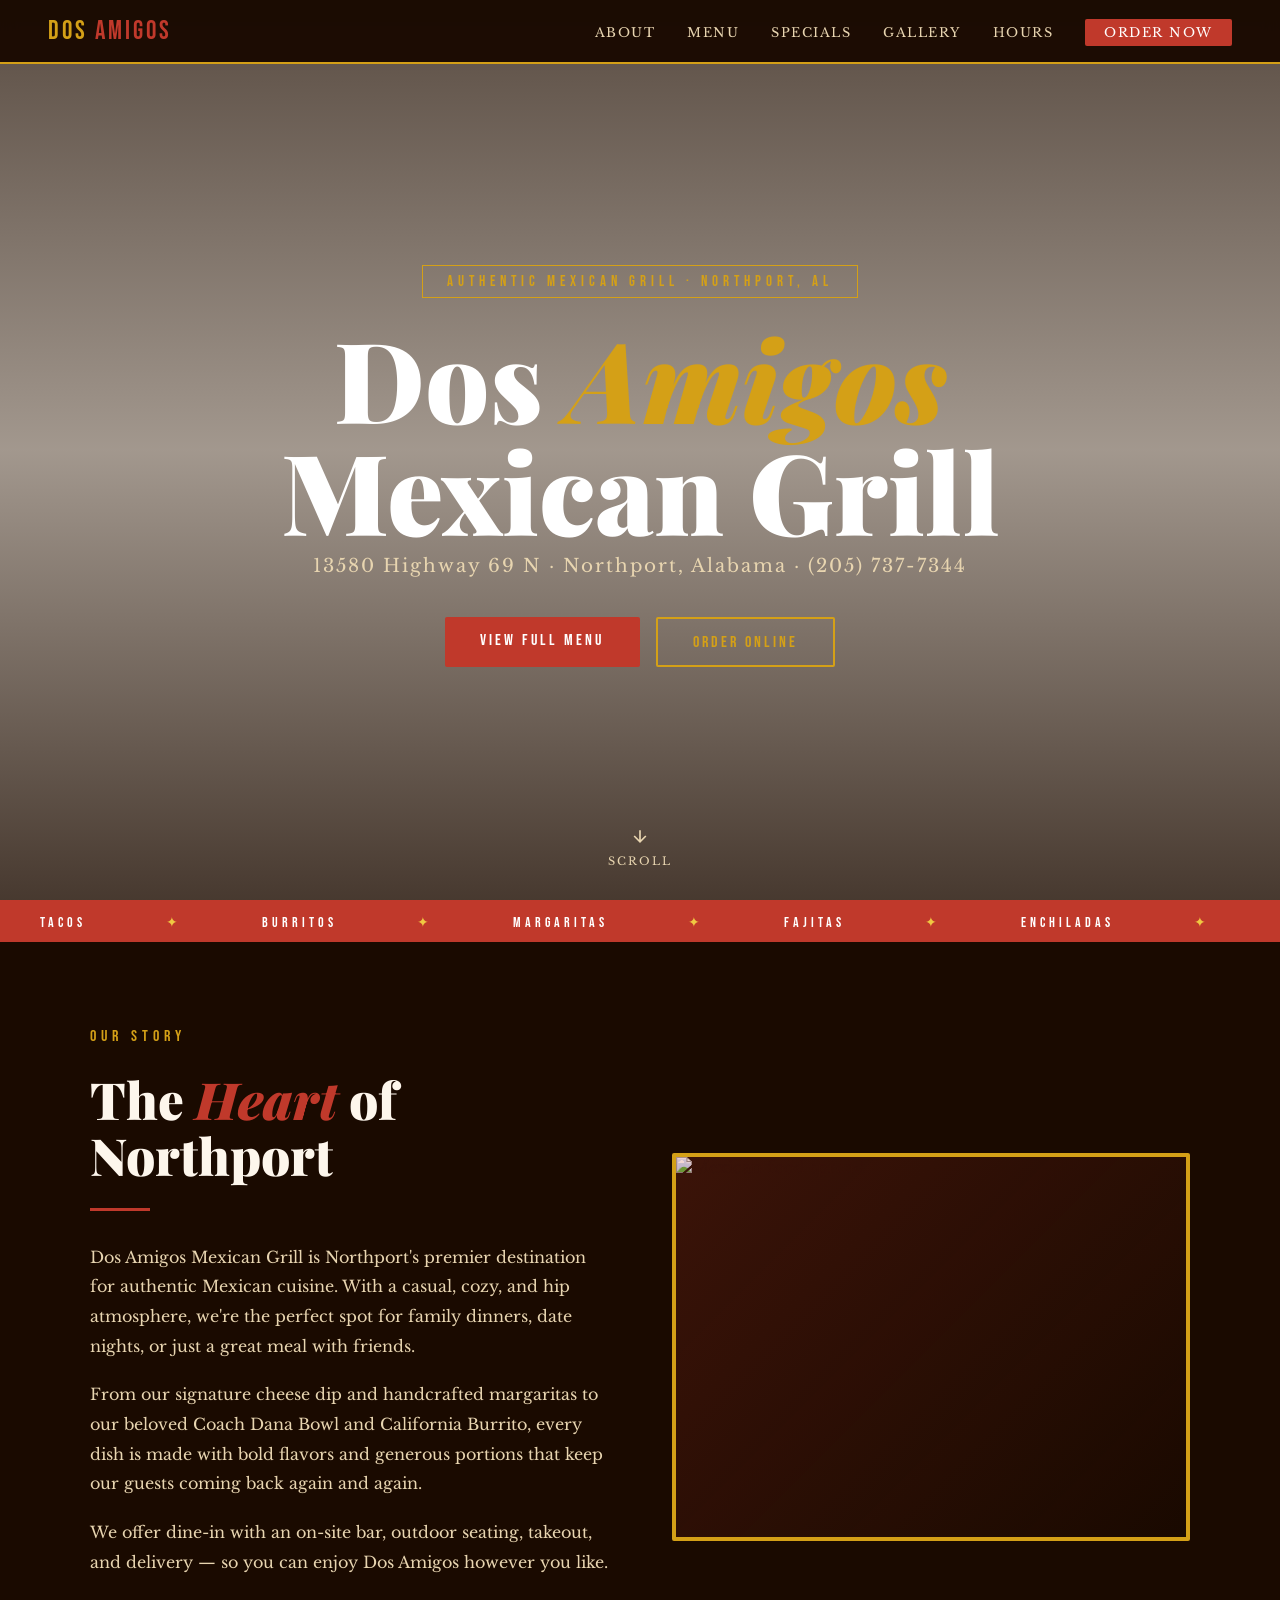
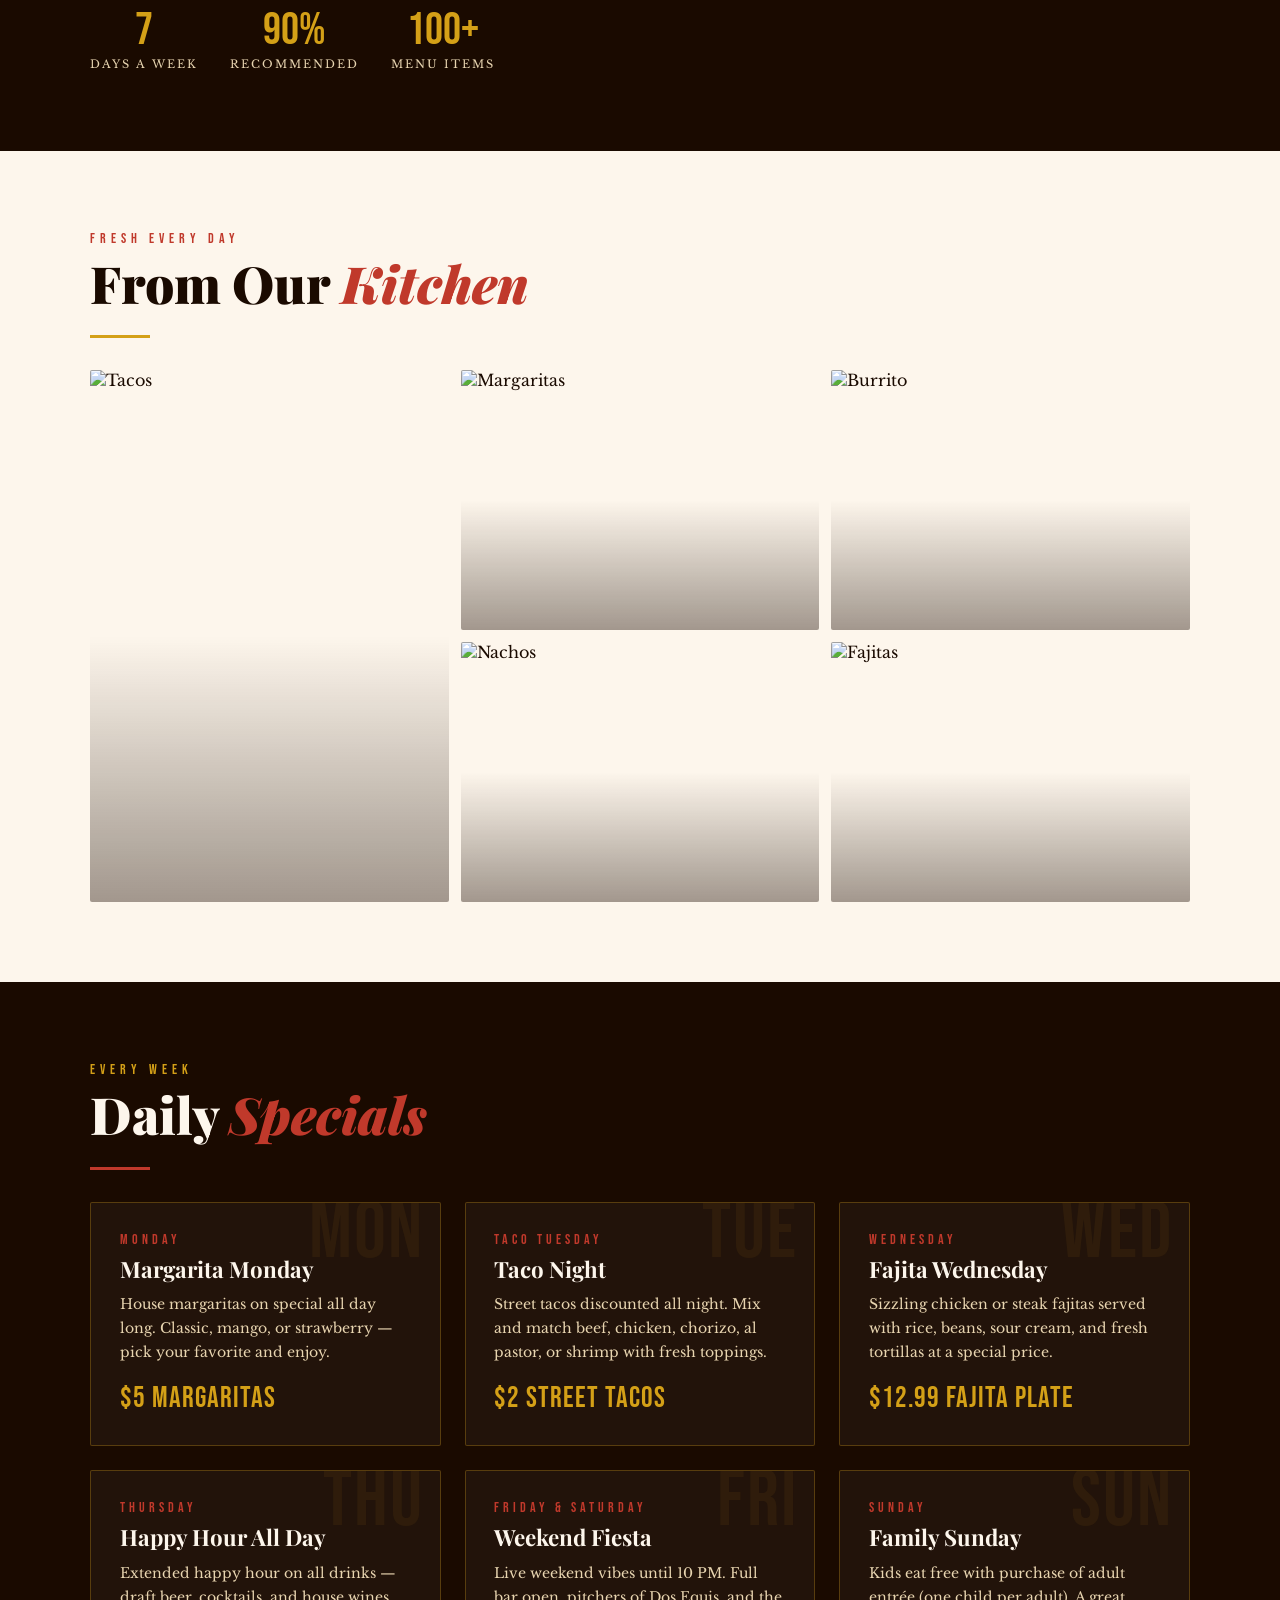
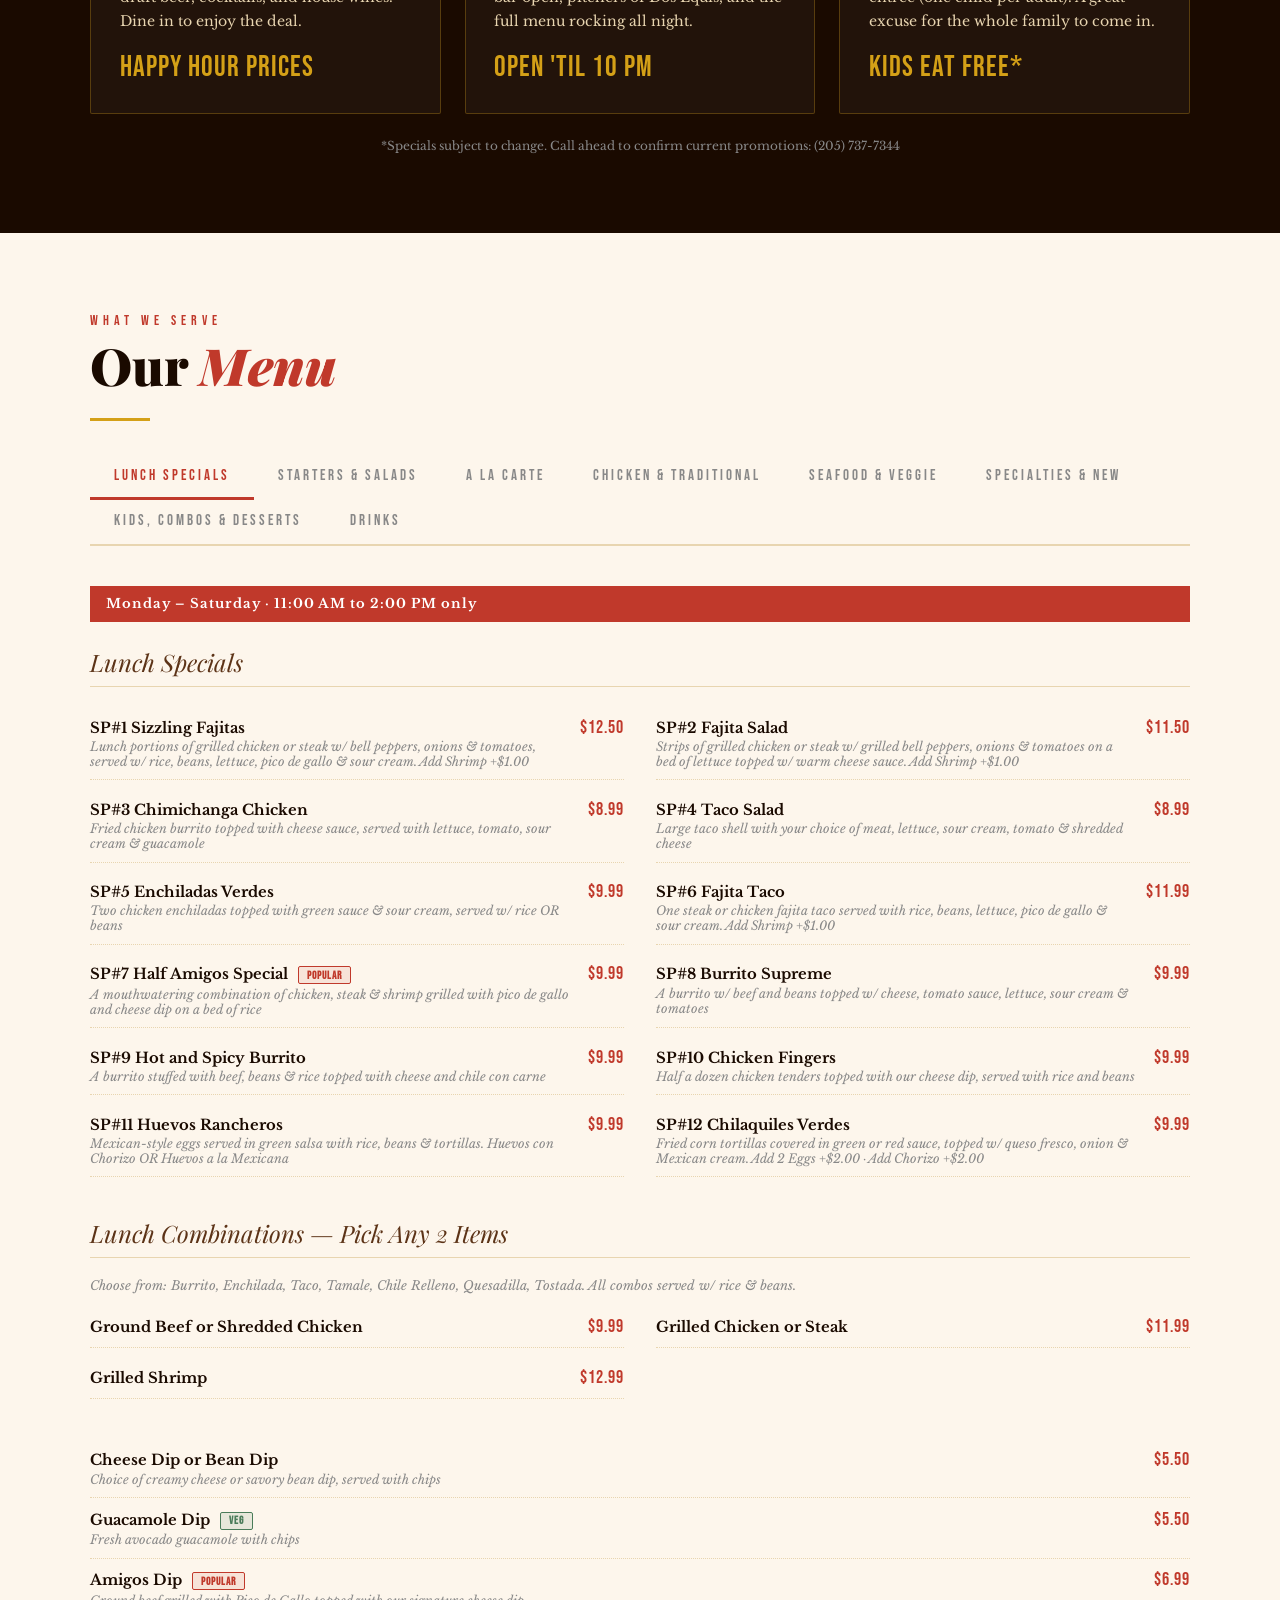
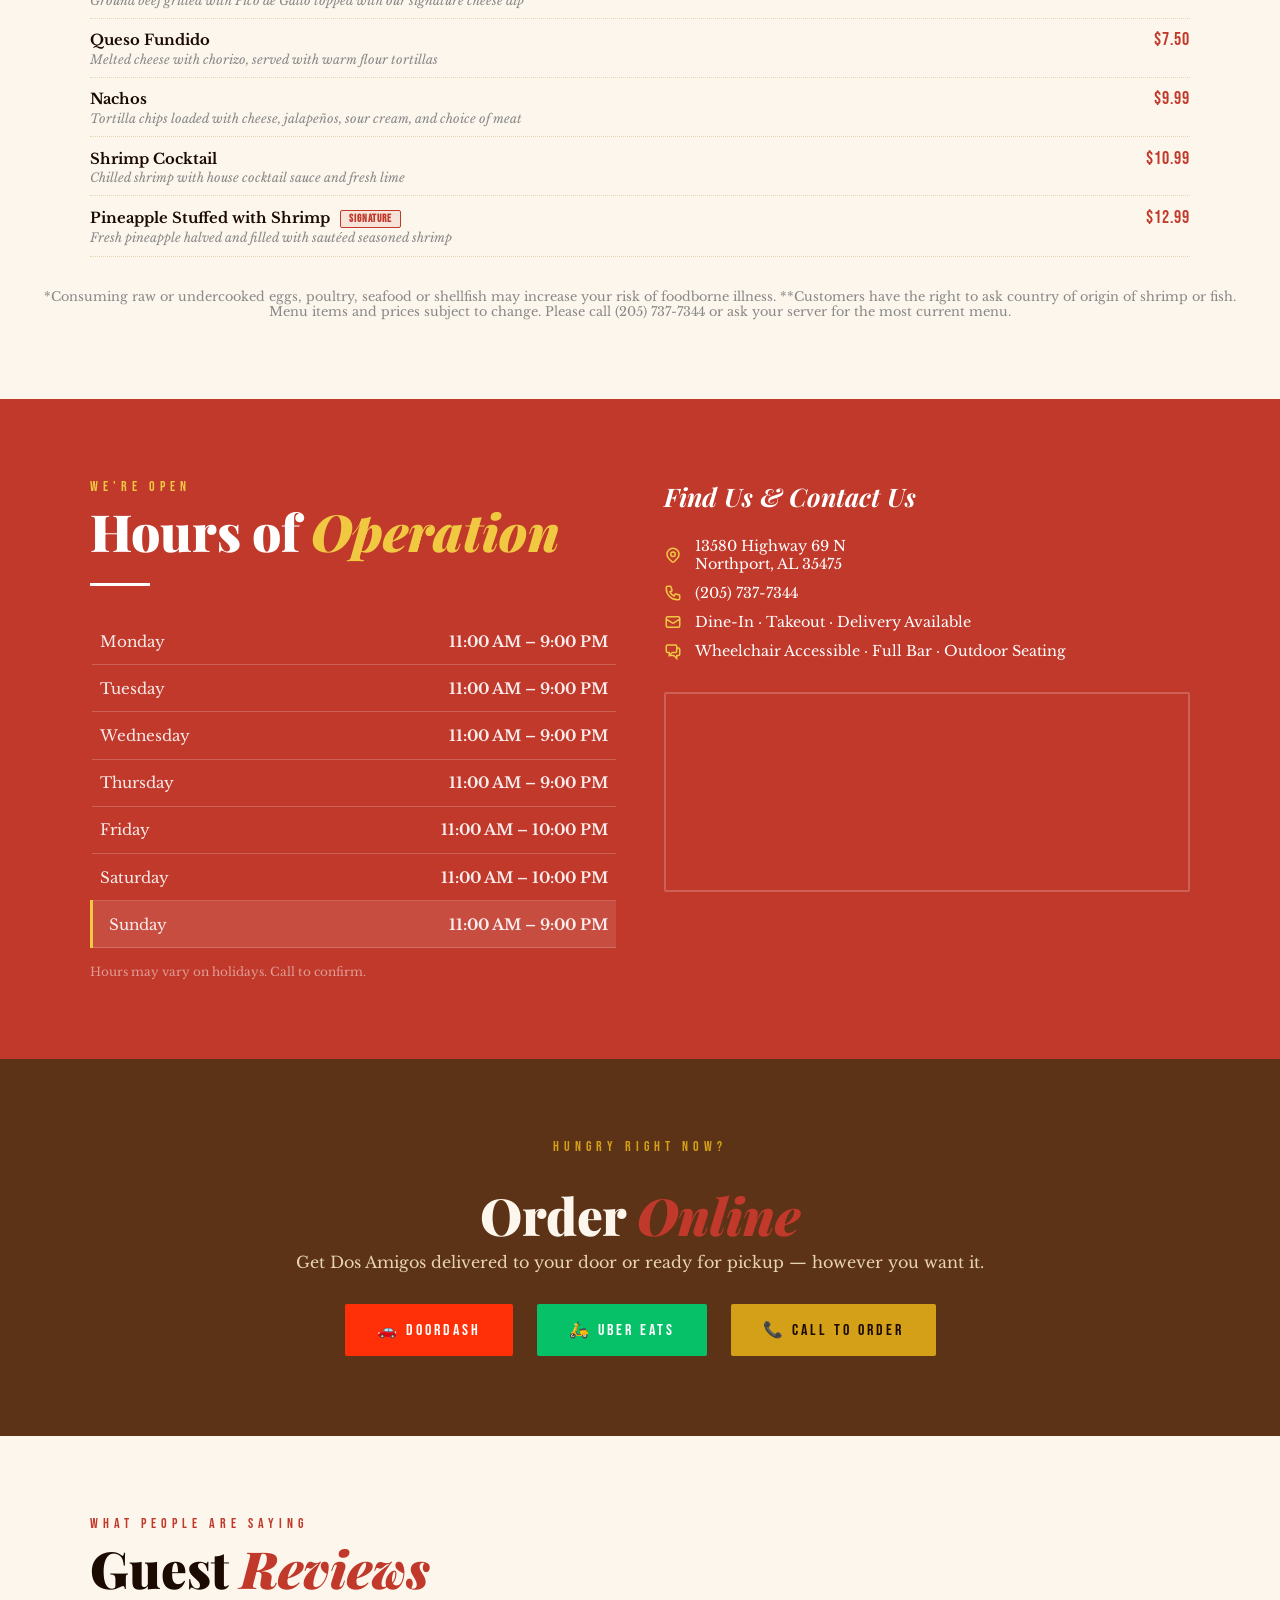
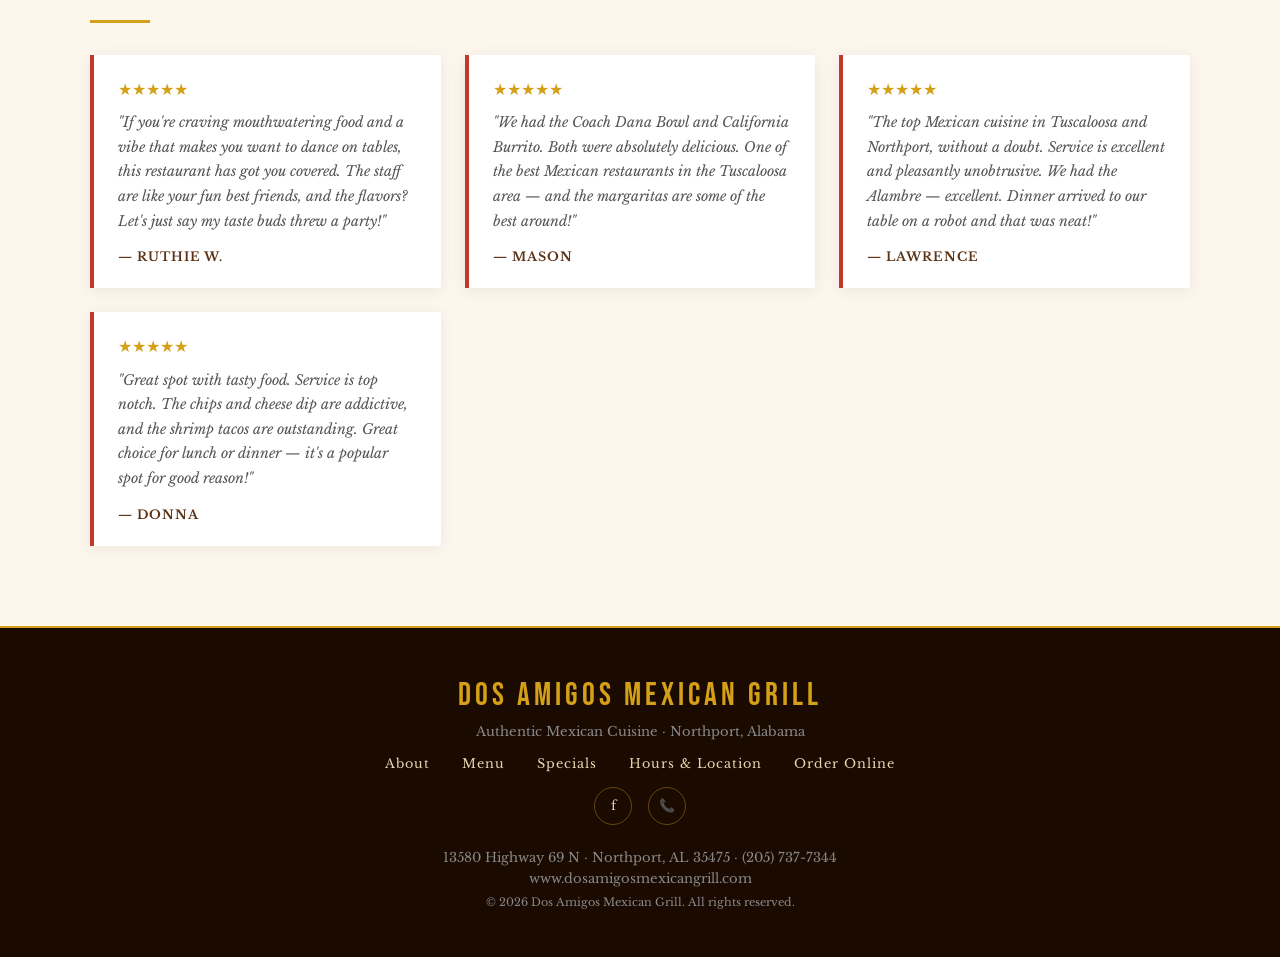
==== commit a89f8340: "Revise menu items and prices Updated the menu to include new margaritas, cocktails, and shots. Adjus" ====
--- a/index.html
+++ b/index.html
@@ -1735,62 +1735,53 @@
         <div class="menu-category-title">Margaritas</div>
         <p style="font-size:0.8rem;color:#888;margin-bottom:0.8rem;font-style:italic;">Available in Small, Medium, Large, and Pitcher</p>
         <div class="menu-items">
-          <div class="menu-item">
-            <div class="item-info">
-              <div class="item-name">House Margarita</div>
-              <div class="item-desc">Small $7 · Medium $14 · Large $18 · Pitcher $25</div>
-            </div>
-            <div class="item-price">$7–$25</div>
-          </div>
-          <div class="menu-item">
-            <div class="item-info">
-              <div class="item-name">Top Shelf Margarita</div>
-              <div class="item-desc">Small $9 · Medium $17 · Large $20 · Pitcher $29</div>
-            </div>
-            <div class="item-price">$9–$29</div>
-          </div>
-          <div class="menu-item">
-            <div class="item-info">
-              <div class="item-name">Premium Margarita</div>
-              <div class="item-desc">Small $12 · Medium $19 · Large $22 · Pitcher $32</div>
-            </div>
-            <div class="item-price">$12–$32</div>
-          </div>
-          <div class="menu-item">
-            <div class="item-info">
-              <div class="item-name">Skinny Margarita</div>
-              <div class="item-desc">Small $9 · Medium $17 · Large $20 · Pitcher $29</div>
-            </div>
-            <div class="item-price">$9–$29</div>
-          </div>
-          <div class="menu-item">
-            <div class="item-info">
-              <div class="item-name">Pina Margarita</div>
-              <div class="item-desc">Small $9 · Medium $17 · Large $20 · Pitcher $29</div>
-            </div>
-            <div class="item-price">$9–$29</div>
-          </div>
-          <div class="menu-item">
-            <div class="item-info">
-              <div class="item-name">Jalapeño Margarita</div>
-              <div class="item-desc">Small $9 · Medium $17 · Large $20 · Pitcher $29</div>
-            </div>
-            <div class="item-price">$9–$29</div>
-          </div>
-          <div class="menu-item">
-            <div class="item-info">
-              <div class="item-name">Sangria Margarita</div>
-              <div class="item-desc">Small $9 · Medium $17 · Large $20 · Pitcher $29</div>
-            </div>
-            <div class="item-price">$9–$29</div>
-          </div>
-          <div class="menu-item">
-            <div class="item-info">
-              <div class="item-name">Coronarita</div>
-              <div class="item-desc">A margarita served with an upside-down Corona bottle</div>
-            </div>
-            <div class="item-price">$14.50</div>
-          </div>
+          <div class="menu-item"><div class="item-info"><div class="item-name">House Margarita</div><div class="item-desc">Small $7 · Medium $14 · Large $18 · Pitcher $25</div></div><div class="item-price">$7–$25</div></div>
+          <div class="menu-item"><div class="item-info"><div class="item-name">Top Shelf Margarita</div><div class="item-desc">Small $9 · Medium $17 · Large $20 · Pitcher $29</div></div><div class="item-price">$9–$29</div></div>
+          <div class="menu-item"><div class="item-info"><div class="item-name">Mango Chamoy Margarita <span class="tag new">NEW</span></div><div class="item-desc">Small $9 · Medium $17 · Large $20 · Pitcher $29</div></div><div class="item-price">$9–$29</div></div>
+          <div class="menu-item"><div class="item-info"><div class="item-name">Blue Hawaiian Margarita <span class="tag new">NEW</span></div><div class="item-desc">Small $9 · Medium $17 · Large $20 · Pitcher $29</div></div><div class="item-price">$9–$29</div></div>
+          <div class="menu-item"><div class="item-info"><div class="item-name">Premium Margarita</div><div class="item-desc">Small $12 · Medium $19 · Large $22 · Pitcher $32</div></div><div class="item-price">$12–$32</div></div>
+          <div class="menu-item"><div class="item-info"><div class="item-name">Coronarita</div><div class="item-desc">A margarita served with an upside-down Corona bottle</div></div><div class="item-price">$15.50</div></div>
+        </div>
+      </div>
+
+      <div class="menu-category">
+        <div class="menu-category-title">Cocktails</div>
+        <div class="menu-items">
+          <div class="menu-item"><div class="item-info"><div class="item-name">Long Island Iced Tea</div></div><div class="item-price">$15.00</div></div>
+          <div class="menu-item"><div class="item-info"><div class="item-name">Trashcan</div></div><div class="item-price">$15.00</div></div>
+          <div class="menu-item"><div class="item-info"><div class="item-name">Walk Me Down</div></div><div class="item-price">$15.00</div></div>
+          <div class="menu-item"><div class="item-info"><div class="item-name">Cuba Libre</div></div><div class="item-price">$10.00</div></div>
+          <div class="menu-item"><div class="item-info"><div class="item-name">Sex on the Beach</div></div><div class="item-price">$10.00</div></div>
+          <div class="menu-item"><div class="item-info"><div class="item-name">Tequila Sunrise</div></div><div class="item-price">$10.00</div></div>
+          <div class="menu-item"><div class="item-info"><div class="item-name">Amaretto Sour</div></div><div class="item-price">$10.00</div></div>
+          <div class="menu-item"><div class="item-info"><div class="item-name">Bloody Mary</div></div><div class="item-price">$10.00</div></div>
+          <div class="menu-item"><div class="item-info"><div class="item-name">Screwdriver</div></div><div class="item-price">$10.00</div></div>
+          <div class="menu-item"><div class="item-info"><div class="item-name">Paloma <span class="tag new">NEW</span></div></div><div class="item-price">$10.00</div></div>
+          <div class="menu-item"><div class="item-info"><div class="item-name">Ranch Water <span class="tag new">NEW</span></div></div><div class="item-price">$10.00</div></div>
+        </div>
+      </div>
+
+      <div class="menu-category">
+        <div class="menu-category-title">Shots &amp; Shooters</div>
+        <div class="menu-items">
+          <div class="menu-item"><div class="item-info"><div class="item-name">House Tequila</div></div><div class="item-price">$6.00</div></div>
+          <div class="menu-item"><div class="item-info"><div class="item-name">Jose Cuervo</div></div><div class="item-price">$8.00</div></div>
+          <div class="menu-item"><div class="item-info"><div class="item-name">Cazadores</div></div><div class="item-price">$9.00</div></div>
+          <div class="menu-item"><div class="item-info"><div class="item-name">Jimador</div></div><div class="item-price">$9.00</div></div>
+          <div class="menu-item"><div class="item-info"><div class="item-name">1800</div></div><div class="item-price">$9.00</div></div>
+          <div class="menu-item"><div class="item-info"><div class="item-name">Hornitos</div></div><div class="item-price">$9.00</div></div>
+          <div class="menu-item"><div class="item-info"><div class="item-name">Corralejo</div></div><div class="item-price">$9.00</div></div>
+          <div class="menu-item"><div class="item-info"><div class="item-name">Cabo Wabo</div></div><div class="item-price">$9.00</div></div>
+          <div class="menu-item"><div class="item-info"><div class="item-name">Don Julio</div></div><div class="item-price">$11.00</div></div>
+          <div class="menu-item"><div class="item-info"><div class="item-name">Tres Generaciones</div></div><div class="item-price">$11.00</div></div>
+          <div class="menu-item"><div class="item-info"><div class="item-name">Patron</div></div><div class="item-price">$11.00</div></div>
+          <div class="menu-item"><div class="item-info"><div class="item-name">Herradura</div></div><div class="item-price">$11.00</div></div>
+          <div class="menu-item"><div class="item-info"><div class="item-name">Casamigos</div></div><div class="item-price">$11.00</div></div>
+          <div class="menu-item"><div class="item-info"><div class="item-name">1942</div></div><div class="item-price">$24.00</div></div>
+          <div class="menu-item"><div class="item-info"><div class="item-name">Patron Cielo</div></div><div class="item-price">$24.00</div></div>
+          <div class="menu-item"><div class="item-info"><div class="item-name">Jager Bomb</div></div><div class="item-price">$8.00</div></div>
+          <div class="menu-item"><div class="item-info"><div class="item-name">Lemon Drop</div></div><div class="item-price">$8.00</div></div>
+          <div class="menu-item"><div class="item-info"><div class="item-name">Buttery Nipple</div></div><div class="item-price">$8.00</div></div>
         </div>
       </div>
 
@@ -1809,6 +1800,7 @@
           <div class="menu-item"><div class="item-info"><div class="item-name">Pacifico</div></div><div class="item-price">$4.50</div></div>
           <div class="menu-item"><div class="item-info"><div class="item-name">Victoria</div></div><div class="item-price">$4.50</div></div>
           <div class="menu-item"><div class="item-info"><div class="item-name">Heineken</div></div><div class="item-price">$4.50</div></div>
+          <div class="menu-item"><div class="item-info"><div class="item-name">White Claw <span class="tag new">NEW</span></div></div><div class="item-price">$4.50</div></div>
         </div>
       </div>
 
@@ -1831,47 +1823,7 @@
           <div class="menu-item"><div class="item-info"><div class="item-name">Small Draft</div></div><div class="item-price">$3.50</div></div>
           <div class="menu-item"><div class="item-info"><div class="item-name">Big Draft</div></div><div class="item-price">$8.00</div></div>
           <div class="menu-item"><div class="item-info"><div class="item-name">Draft Pitcher</div></div><div class="item-price">$14.00</div></div>
-          <div class="menu-item"><div class="item-info"><div class="item-name">Michelada</div><div class="item-desc">Beer served in a seasoned, salted glass with lime and spices</div></div><div class="item-price">$7.99</div></div>
-        </div>
-      </div>
-
-      <div class="menu-category">
-        <div class="menu-category-title">Cocktails</div>
-        <div class="menu-items">
-          <div class="menu-item"><div class="item-info"><div class="item-name">Long Island Iced Tea</div></div><div class="item-price">$12.00</div></div>
-          <div class="menu-item"><div class="item-info"><div class="item-name">Cuba Libre</div></div><div class="item-price">$9.00</div></div>
-          <div class="menu-item"><div class="item-info"><div class="item-name">Sex on the Beach</div></div><div class="item-price">$9.00</div></div>
-          <div class="menu-item"><div class="item-info"><div class="item-name">Tequila Sunrise</div></div><div class="item-price">$9.00</div></div>
-          <div class="menu-item"><div class="item-info"><div class="item-name">Amaretto Sour</div></div><div class="item-price">$9.00</div></div>
-          <div class="menu-item"><div class="item-info"><div class="item-name">Walk Me Down</div></div><div class="item-price">$13.00</div></div>
-          <div class="menu-item"><div class="item-info"><div class="item-name">Bloody Mary</div></div><div class="item-price">$9.00</div></div>
-          <div class="menu-item"><div class="item-info"><div class="item-name">Screwdriver</div></div><div class="item-price">$9.00</div></div>
-          <div class="menu-item"><div class="item-info"><div class="item-name">Trashcan</div></div><div class="item-price">$13.00</div></div>
-        </div>
-      </div>
-
-      <div class="menu-category">
-        <div class="menu-category-title">Shots &amp; Shooters</div>
-        <div class="menu-items">
-          <div class="menu-item"><div class="item-info"><div class="item-name">House Tequila</div></div><div class="item-price">$5.00</div></div>
-          <div class="menu-item"><div class="item-info"><div class="item-name">Jose Cuervo</div></div><div class="item-price">$7.00</div></div>
-          <div class="menu-item"><div class="item-info"><div class="item-name">Cazadores</div></div><div class="item-price">$8.00</div></div>
-          <div class="menu-item"><div class="item-info"><div class="item-name">Jimador</div></div><div class="item-price">$8.00</div></div>
-          <div class="menu-item"><div class="item-info"><div class="item-name">1800</div></div><div class="item-price">$8.00</div></div>
-          <div class="menu-item"><div class="item-info"><div class="item-name">Hornitos</div></div><div class="item-price">$8.00</div></div>
-          <div class="menu-item"><div class="item-info"><div class="item-name">Corralejo</div></div><div class="item-price">$8.00</div></div>
-          <div class="menu-item"><div class="item-info"><div class="item-name">Don Julio</div></div><div class="item-price">$9.50</div></div>
-          <div class="menu-item"><div class="item-info"><div class="item-name">Tres Generaciones</div></div><div class="item-price">$9.50</div></div>
-          <div class="menu-item"><div class="item-info"><div class="item-name">Patron</div></div><div class="item-price">$9.50</div></div>
-          <div class="menu-item"><div class="item-info"><div class="item-name">Herradura</div></div><div class="item-price">$9.50</div></div>
-          <div class="menu-item"><div class="item-info"><div class="item-name">Casamigos</div></div><div class="item-price">$9.50</div></div>
-          <div class="menu-item"><div class="item-info"><div class="item-name">Cabo Wabo</div></div><div class="item-price">$9.50</div></div>
-          <div class="menu-item"><div class="item-info"><div class="item-name">1942</div></div><div class="item-price">$24.00</div></div>
-          <div class="menu-item"><div class="item-info"><div class="item-name">Patron Cielo</div></div><div class="item-price">$24.00</div></div>
-          <div class="menu-item"><div class="item-info"><div class="item-name">Flaming Dr. Pepper</div></div><div class="item-price">$8.00</div></div>
-          <div class="menu-item"><div class="item-info"><div class="item-name">Jager Bomb</div></div><div class="item-price">$8.00</div></div>
-          <div class="menu-item"><div class="item-info"><div class="item-name">Lemon Drop</div></div><div class="item-price">$8.00</div></div>
-          <div class="menu-item"><div class="item-info"><div class="item-name">Buttery Nipple</div></div><div class="item-price">$8.00</div></div>
+          <div class="menu-item"><div class="item-info"><div class="item-name">Michelada</div><div class="item-desc">Beer served in a seasoned, salted glass with lime and spices</div></div><div class="item-price">$8.50</div></div>
         </div>
       </div>
 
@@ -1900,6 +1852,7 @@
         </div>
       </div>
     </div>
+
 
     <p style="color:#888;font-size:0.8rem;margin-top:2rem;text-align:center;">*Consuming raw or undercooked eggs, poultry, seafood or shellfish may increase your risk of foodborne illness. **Customers have the right to ask country of origin of shrimp or fish.<br>Menu items and prices subject to change. Please call (205) 737-7344 or ask your server for the most current menu.</p>
   </div>
@@ -1985,22 +1938,22 @@
       <div class="review-card">
         <div class="stars">★★★★★</div>
         <p class="review-text">"If you're craving mouthwatering food and a vibe that makes you want to dance on tables, this restaurant has got you covered. The staff are like your fun best friends, and the flavors? Let's just say my taste buds threw a party!"</p>
-        <div class="reviewer">— Ruthie W., September 2025</div>
+        <div class="reviewer">— Ruthie W.</div>
       </div>
       <div class="review-card">
         <div class="stars">★★★★★</div>
         <p class="review-text">"We had the Coach Dana Bowl and California Burrito. Both were absolutely delicious. One of the best Mexican restaurants in the Tuscaloosa area — and the margaritas are some of the best around!"</p>
-        <div class="reviewer">— DoorDash Customer</div>
+        <div class="reviewer">— Mason</div>
       </div>
       <div class="review-card">
         <div class="stars">★★★★★</div>
         <p class="review-text">"The top Mexican cuisine in Tuscaloosa and Northport, without a doubt. Service is excellent and pleasantly unobtrusive. We had the Alambre — excellent. Dinner arrived to our table on a robot and that was neat!"</p>
-        <div class="reviewer">— TripAdvisor Guest</div>
+        <div class="reviewer">— Lawrence</div>
       </div>
       <div class="review-card">
         <div class="stars">★★★★★</div>
         <p class="review-text">"Great spot with tasty food. Service is top notch. The chips and cheese dip are addictive, and the shrimp tacos are outstanding. Great choice for lunch or dinner — it's a popular spot for good reason!"</p>
-        <div class="reviewer">— Restaurant Reviewer</div>
+        <div class="reviewer">— Donna</div>
       </div>
     </div>
   </div>
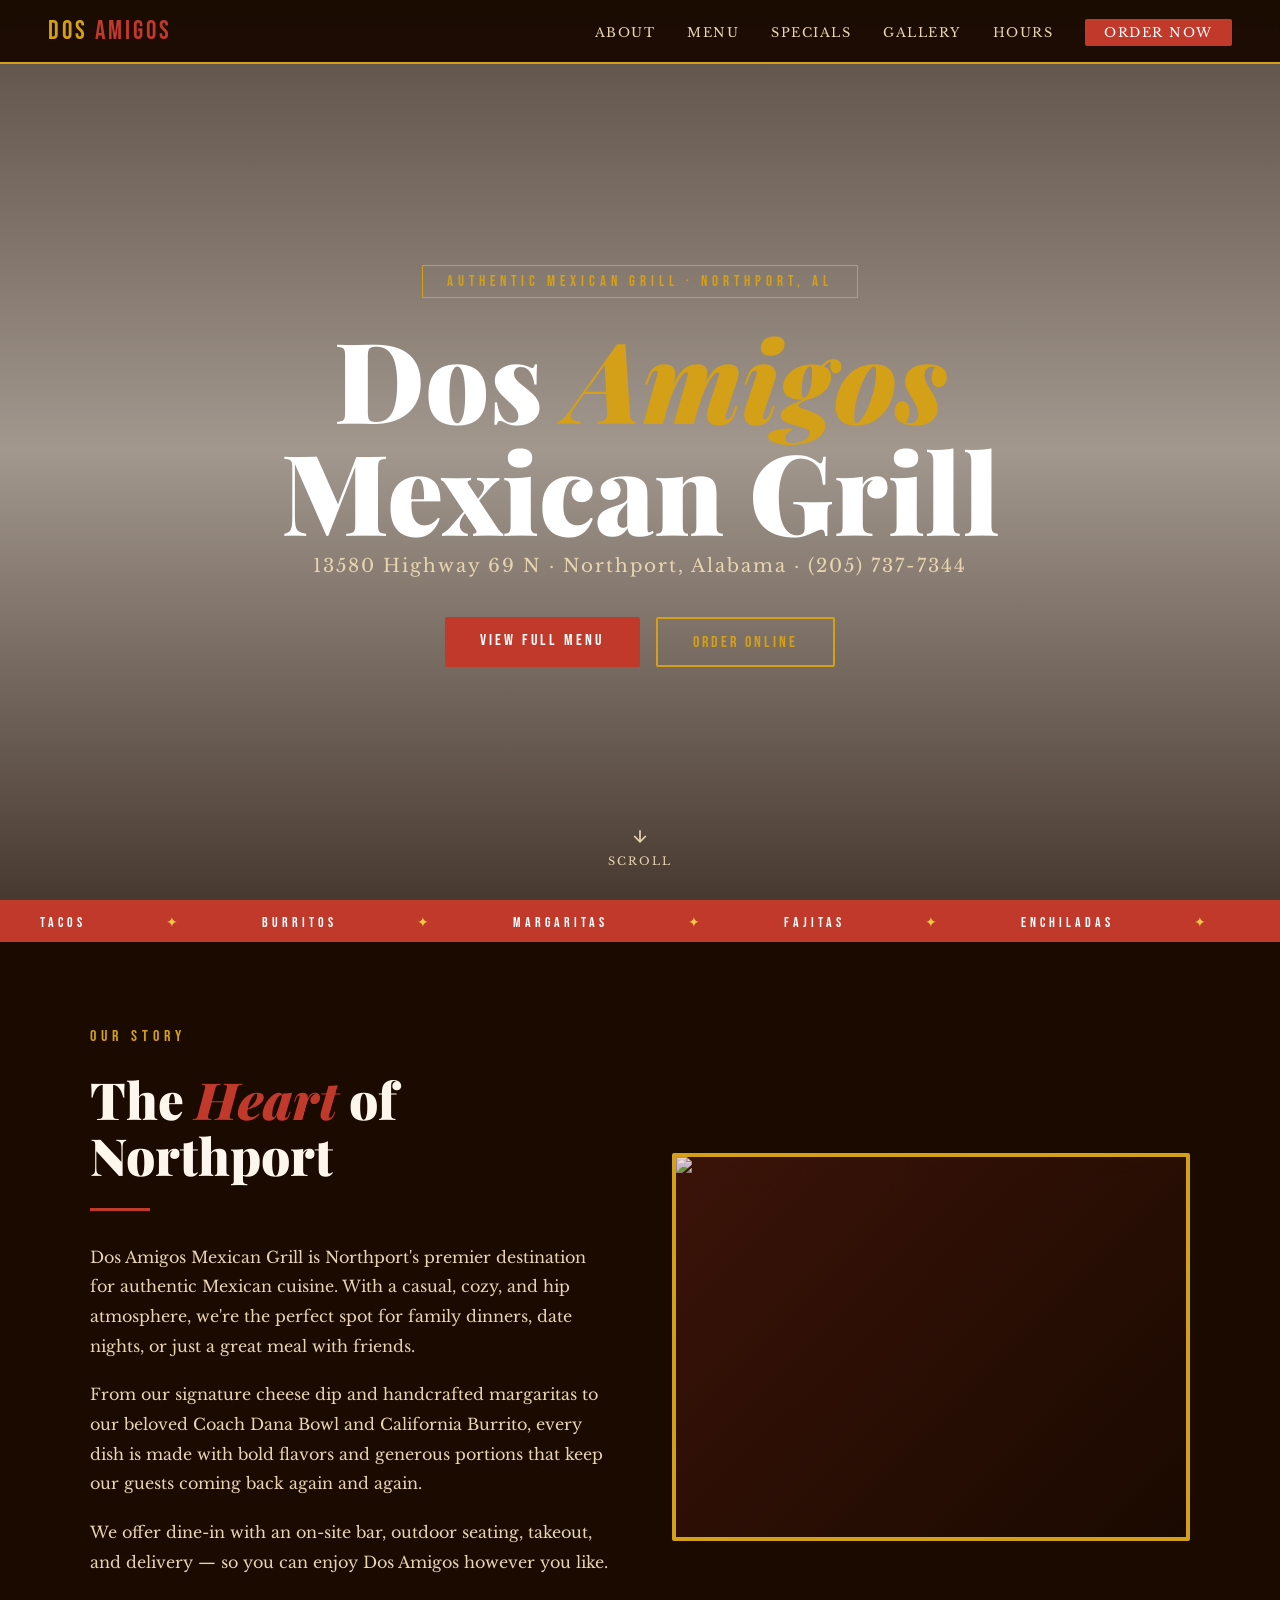
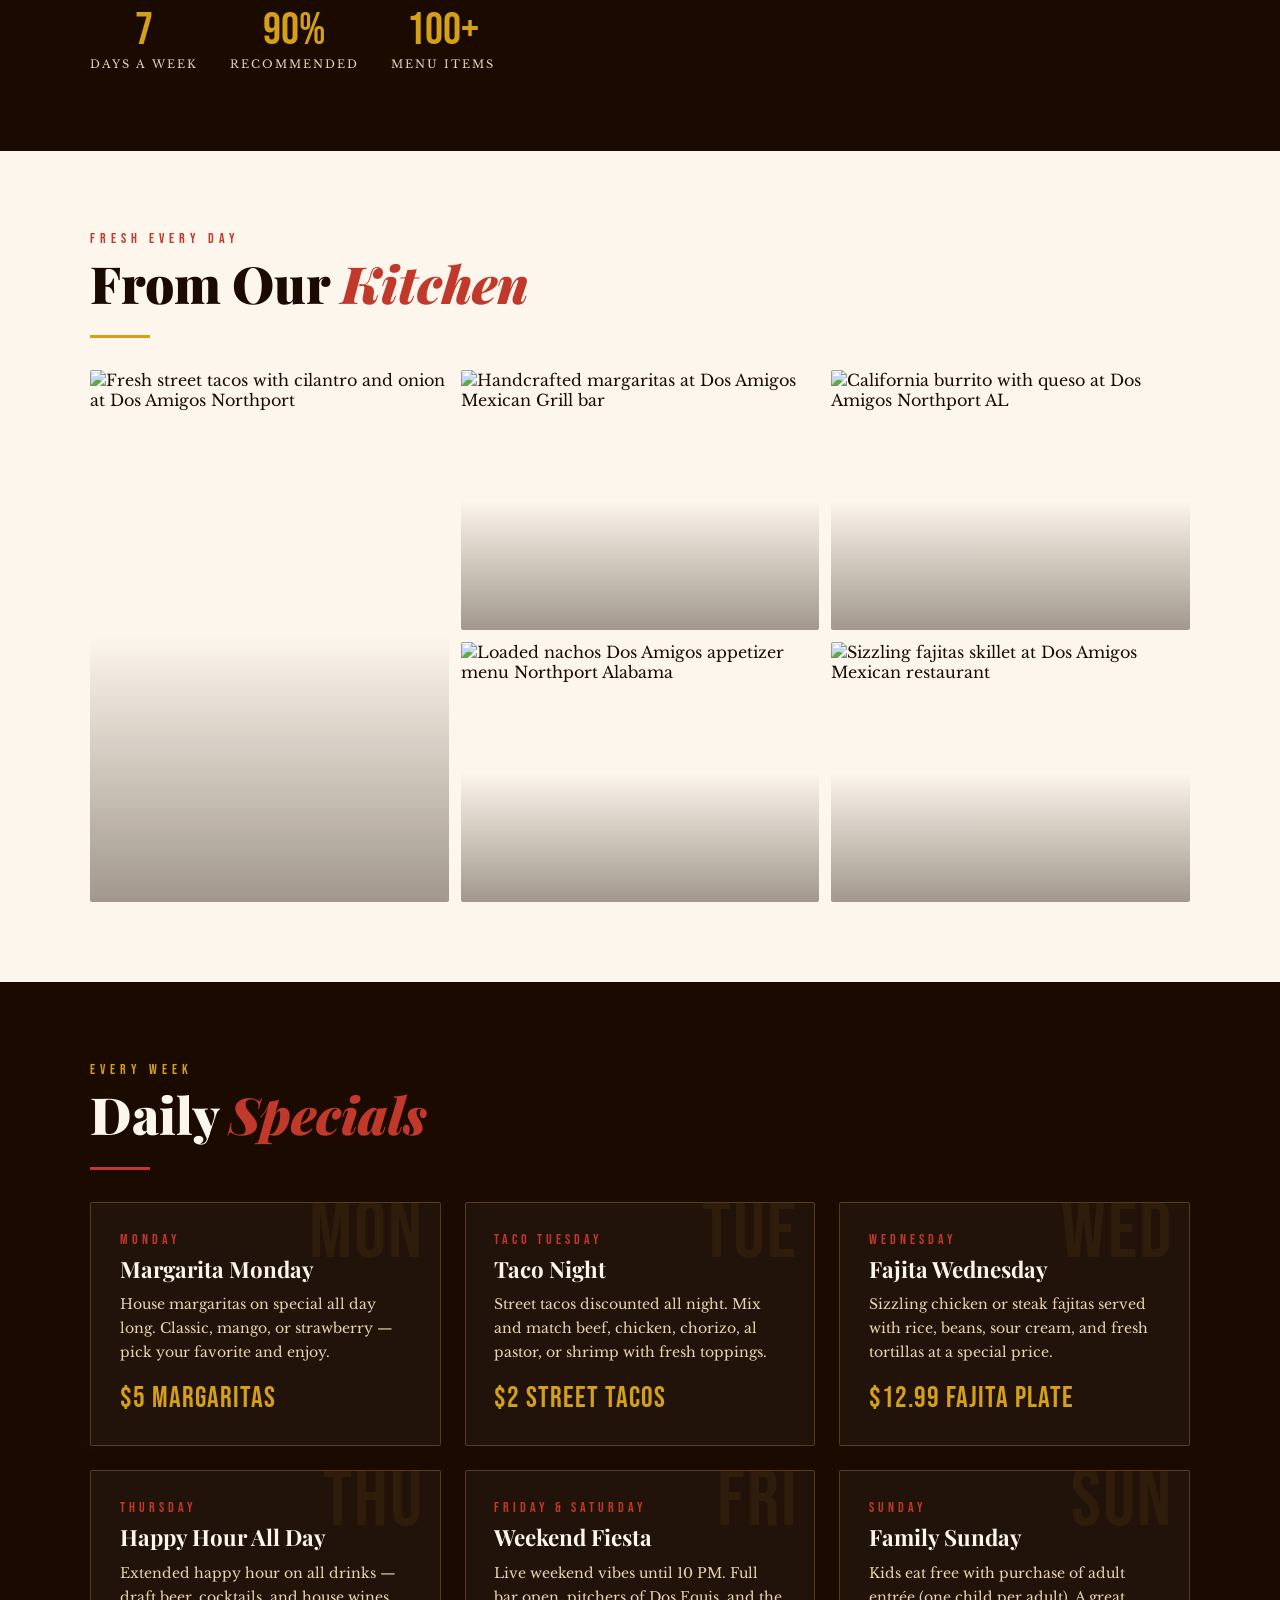
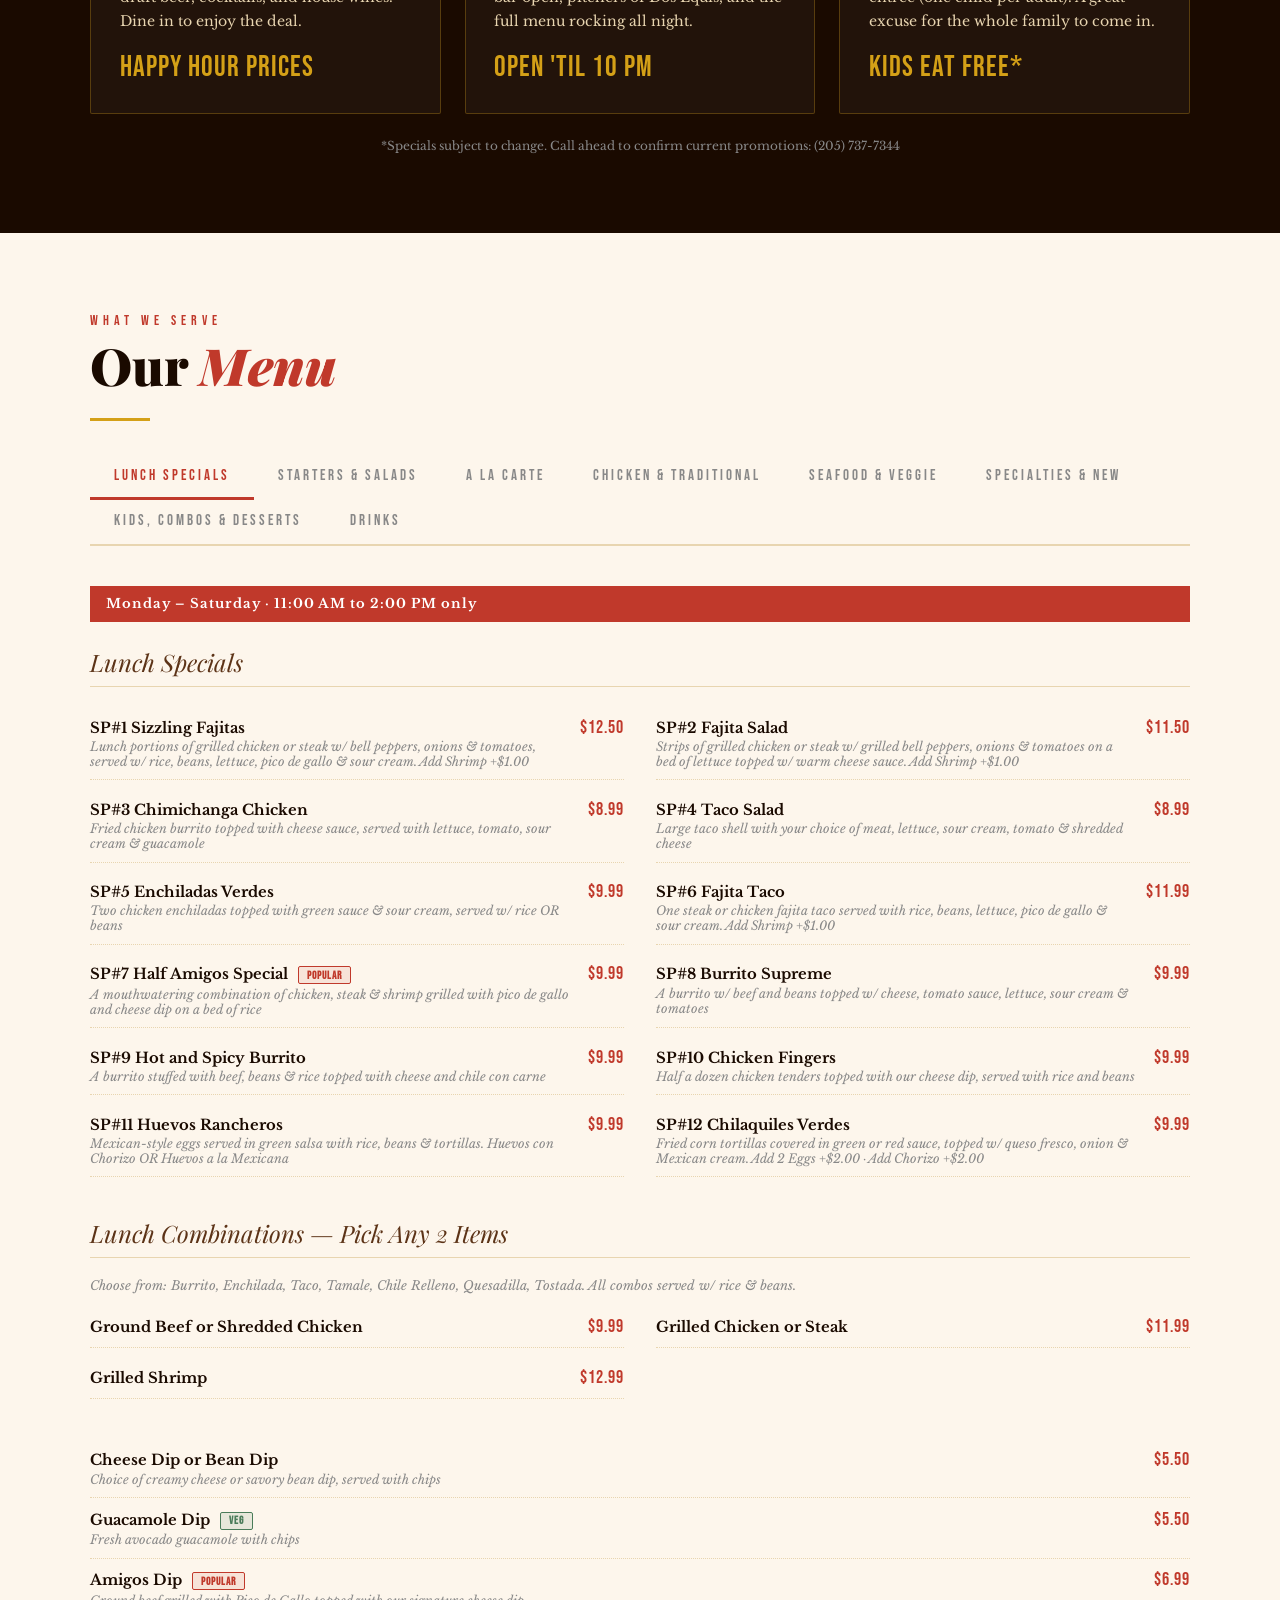
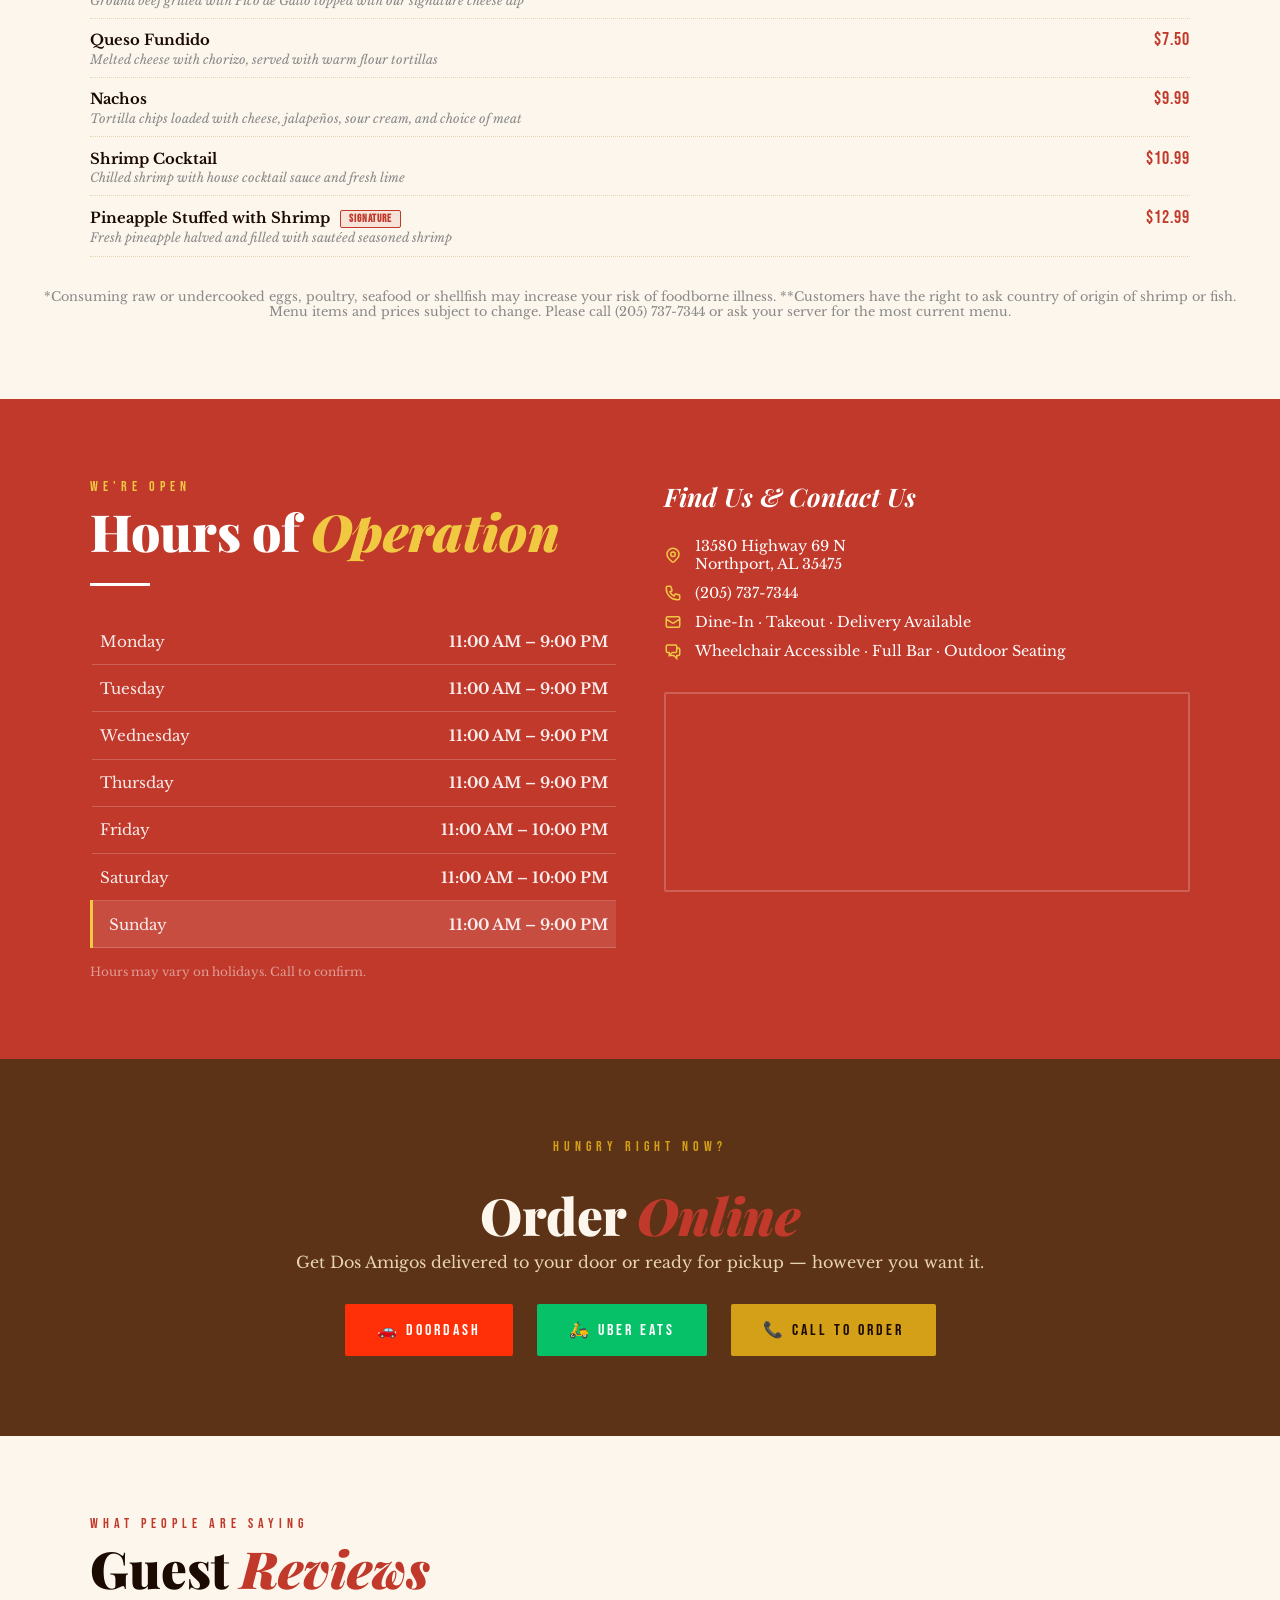
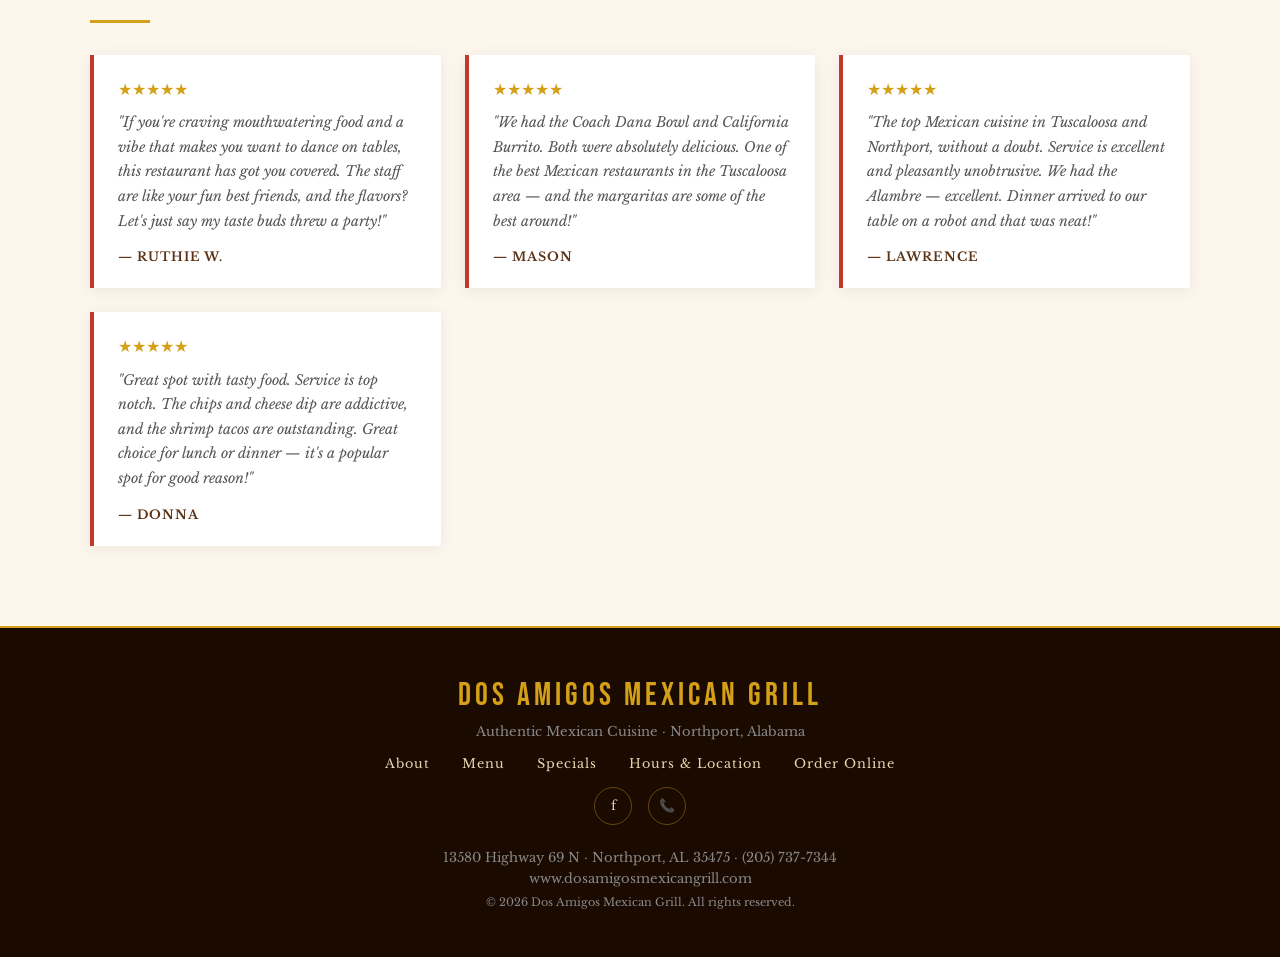
==== commit 3e45fd7c: "Add files via upload" ====
--- a/index.html
+++ b/index.html
@@ -3,15 +3,89 @@
 <head>
 <meta charset="UTF-8">
 <meta name="viewport" content="width=device-width, initial-scale=1.0">
-<title>Dos Amigos Mexican Grill | Northport, AL</title>
+<title>Dos Amigos Mexican Grill | Authentic Mexican Restaurant in Northport, AL</title>
 <meta name="description" content="Authentic Mexican cuisine in Northport, Alabama. Full menu, daily specials, full bar, dine-in, takeout and delivery. Located at 13580 Highway 69 N. Call (205) 737-7344.">
-<meta name="keywords" content="Dos Amigos Mexican Grill, Mexican restaurant Northport AL, Mexican food Tuscaloosa, tacos, fajitas, margaritas, Northport Alabama">
-<link rel="canonical" href="https://www.dosamigosmexicangrill.com">
-<meta property="og:title" content="Dos Amigos Mexican Grill | Northport, AL">
+<meta name="keywords" content="Dos Amigos Mexican Grill, Mexican restaurant Northport AL, Mexican food Tuscaloosa, tacos, fajitas, margaritas, Northport Alabama, Mexican restaurant near me">
+<link rel="canonical" href="https://www.dosamigosmexicangrill.com/">
+<meta name="robots" content="index, follow, max-image-preview:large">
+<meta name="author" content="Dos Amigos Mexican Grill">
+
+<!-- Geo tags for local SEO -->
+<meta name="geo.region" content="US-AL">
+<meta name="geo.placename" content="Northport, Alabama">
+<meta name="geo.position" content="33.4028;-87.5786">
+<meta name="ICBM" content="33.4028, -87.5786">
+
+<!-- Open Graph (Facebook / social sharing) -->
+<meta property="og:title" content="Dos Amigos Mexican Grill | Authentic Mexican Restaurant in Northport, AL">
 <meta property="og:description" content="Authentic Mexican cuisine in Northport, Alabama. Full menu, daily specials, full bar, dine-in, takeout and delivery.">
-<meta property="og:url" content="https://www.dosamigosmexicangrill.com">
-<meta property="og:type" content="restaurant">
-<meta name="robots" content="index, follow">
+<meta property="og:url" content="https://www.dosamigosmexicangrill.com/">
+<meta property="og:type" content="restaurant.restaurant">
+<meta property="og:locale" content="en_US">
+<meta property="og:site_name" content="Dos Amigos Mexican Grill">
+<meta property="og:image" content="https://images.unsplash.com/photo-1565299585323-38d6b0865b47?w=1200&auto=format&fit=crop">
+
+<!-- Twitter Card -->
+<meta name="twitter:card" content="summary_large_image">
+<meta name="twitter:title" content="Dos Amigos Mexican Grill | Northport, AL">
+<meta name="twitter:description" content="Authentic Mexican cuisine in Northport, Alabama. Daily specials, full bar, dine-in, takeout and delivery.">
+<meta name="twitter:image" content="https://images.unsplash.com/photo-1565299585323-38d6b0865b47?w=1200&auto=format&fit=crop">
+
+<!-- Security -->
+<meta name="referrer" content="strict-origin-when-cross-origin">
+<meta http-equiv="X-Content-Type-Options" content="nosniff">
+
+<!-- Performance: preconnect to external origins -->
+<link rel="preconnect" href="https://fonts.googleapis.com" crossorigin>
+<link rel="preconnect" href="https://fonts.gstatic.com" crossorigin>
+<link rel="preconnect" href="https://images.unsplash.com" crossorigin>
+
+<!-- Structured Data: Restaurant schema for Google rich results -->
+<script type="application/ld+json">
+{
+  "@context": "https://schema.org",
+  "@type": "Restaurant",
+  "name": "Dos Amigos Mexican Grill",
+  "url": "https://www.dosamigosmexicangrill.com/",
+  "telephone": "+12057377344",
+  "servesCuisine": "Mexican",
+  "priceRange": "$$",
+  "address": {
+    "@type": "PostalAddress",
+    "streetAddress": "13580 Highway 69 N",
+    "addressLocality": "Northport",
+    "addressRegion": "AL",
+    "postalCode": "35475",
+    "addressCountry": "US"
+  },
+  "geo": {
+    "@type": "GeoCoordinates",
+    "latitude": 33.4028,
+    "longitude": -87.5786
+  },
+  "openingHoursSpecification": [
+    {
+      "@type": "OpeningHoursSpecification",
+      "dayOfWeek": ["Monday", "Tuesday", "Wednesday", "Thursday", "Sunday"],
+      "opens": "11:00",
+      "closes": "21:00"
+    },
+    {
+      "@type": "OpeningHoursSpecification",
+      "dayOfWeek": ["Friday", "Saturday"],
+      "opens": "11:00",
+      "closes": "22:00"
+    }
+  ],
+  "menu": "https://www.dosamigosmexicangrill.com/#menu",
+  "acceptsReservations": "False",
+  "hasDeliveryService": "True",
+  "sameAs": [
+    "https://www.facebook.com/dosamigosmexicangrillAL/"
+  ]
+}
+</script>
+
 <link href="https://fonts.googleapis.com/css2?family=Playfair+Display:ital,wght@0,700;0,900;1,700&family=Libre+Baskerville:ital,wght@0,400;0,700;1,400&family=Bebas+Neue&display=swap" rel="stylesheet">
 <style>
   :root {
@@ -491,6 +565,22 @@
   }
   .hamburger span { width: 24px; height: 2px; background: var(--gold); display: block; }
   @media (max-width: 768px) { .hamburger { display: flex; } }
+
+  @media (max-width: 768px) {
+    .nav-links.nav-open {
+      display: flex;
+      flex-direction: column;
+      position: fixed;
+      top: 64px;
+      left: 0;
+      right: 0;
+      background: rgba(26,10,0,0.97);
+      padding: 1.5rem 2rem;
+      gap: 1.2rem;
+      z-index: 99;
+      border-bottom: 2px solid var(--gold);
+    }
+  }
 
   /* ── MAP EMBED PLACEHOLDER ── */
   .map-wrap {
@@ -596,7 +686,7 @@
         </div>
       </div>
       <div class="about-img-wrap">
-        <img src="https://images.unsplash.com/photo-1551504734-5ee1c4a1479b?w=800&auto=format&fit=crop" alt="Mexican food spread">
+        <img src="https://images.unsplash.com/photo-1551504734-5ee1c4a1479b?w=800&auto=format&fit=crop" alt="Authentic Mexican food spread at Dos Amigos Mexican Grill in Northport Alabama" loading="lazy" width="800" height="380">
       </div>
     </div>
   </div>
@@ -610,19 +700,19 @@
     <div class="divider"></div>
     <div class="gallery-grid">
       <div class="gallery-item">
-        <img src="https://images.unsplash.com/photo-1564767655658-4e8e5b5e2e7e?w=800&auto=format&fit=crop" alt="Tacos">
+        <img src="https://images.unsplash.com/photo-1564767655658-4e8e5b5e2e7e?w=800&auto=format&fit=crop" alt="Fresh street tacos with cilantro and onion at Dos Amigos Northport" loading="lazy" width="800" height="530">
       </div>
       <div class="gallery-item">
-        <img src="https://images.unsplash.com/photo-1562059390-a761a084768e?w=800&auto=format&fit=crop" alt="Margaritas">
+        <img src="https://images.unsplash.com/photo-1562059390-a761a084768e?w=800&auto=format&fit=crop" alt="Handcrafted margaritas at Dos Amigos Mexican Grill bar" loading="lazy" width="800" height="260">
       </div>
       <div class="gallery-item">
-        <img src="https://images.unsplash.com/photo-1548943487-a2e4e43b4853?w=800&auto=format&fit=crop" alt="Burrito">
+        <img src="https://images.unsplash.com/photo-1548943487-a2e4e43b4853?w=800&auto=format&fit=crop" alt="California burrito with queso at Dos Amigos Northport AL" loading="lazy" width="800" height="260">
       </div>
       <div class="gallery-item">
-        <img src="https://images.unsplash.com/photo-1565299507177-b0ac66763828?w=800&auto=format&fit=crop" alt="Nachos">
+        <img src="https://images.unsplash.com/photo-1565299507177-b0ac66763828?w=800&auto=format&fit=crop" alt="Loaded nachos Dos Amigos appetizer menu Northport Alabama" loading="lazy" width="800" height="260">
       </div>
       <div class="gallery-item">
-        <img src="https://images.unsplash.com/photo-1534352956036-cd81e27dd615?w=800&auto=format&fit=crop" alt="Fajitas">
+        <img src="https://images.unsplash.com/photo-1534352956036-cd81e27dd615?w=800&auto=format&fit=crop" alt="Sizzling fajitas skillet at Dos Amigos Mexican restaurant" loading="lazy" width="800" height="260">
       </div>
     </div>
   </div>
@@ -1915,10 +2005,10 @@
     <h2 class="section-title">Order <em>Online</em></h2>
     <p>Get Dos Amigos delivered to your door or ready for pickup — however you want it.</p>
     <div class="order-btns">
-      <a href="https://www.doordash.com/en/store/dos-amigos-mexican-grill-northport-24864981/" target="_blank" class="order-btn doordash">
+      <a href="https://www.doordash.com/en/store/dos-amigos-mexican-grill-northport-24864981/" target="_blank" rel="noopener noreferrer" class="order-btn doordash">
         🚗 DoorDash
       </a>
-      <a href="https://www.ubereats.com/store/dos-amigos-mexican-grill/36pdvY_bQqi8g2OWoIPJXQ" target="_blank" class="order-btn ubereats">
+      <a href="https://www.ubereats.com/store/dos-amigos-mexican-grill/36pdvY_bQqi8g2OWoIPJXQ" target="_blank" rel="noopener noreferrer" class="order-btn ubereats">
         🛵 Uber Eats
       </a>
       <a href="tel:2057377344" class="order-btn phone">
@@ -1971,7 +2061,7 @@
     <a href="#order">Order Online</a>
   </div>
   <div class="social-links">
-    <a href="https://www.facebook.com/dosamigosmexicangrillAL/" target="_blank" title="Facebook">f</a>
+    <a href="https://www.facebook.com/dosamigosmexicangrillAL/" target="_blank" rel="noopener noreferrer" title="Facebook">f</a>
     <a href="tel:2057377344" title="Call Us">📞</a>
   </div>
   <p style="margin-top:1.5rem;">13580 Highway 69 N · Northport, AL 35475 · (205) 737-7344</p>
@@ -2000,13 +2090,22 @@
 
   // Mobile nav toggle
   function toggleMobileMenu() {
-    const links = document.querySelector('.nav-links');
-    if (links.style.display === 'flex') {
-      links.style.display = 'none';
-    } else {
-      links.style.cssText = 'display:flex;flex-direction:column;position:fixed;top:64px;left:0;right:0;background:rgba(26,10,0,0.97);padding:1.5rem 2rem;gap:1.2rem;z-index:99;border-bottom:2px solid var(--gold);';
+    document.querySelector('.nav-links').classList.toggle('nav-open');
+  }
+
+  // Close menu when any nav link is tapped
+  document.querySelectorAll('.nav-links a').forEach(link => {
+    link.addEventListener('click', () => {
+      document.querySelector('.nav-links').classList.remove('nav-open');
+    });
+  });
+
+  // Close menu when tapping anywhere outside the nav
+  document.addEventListener('click', (e) => {
+    if (!e.target.closest('nav')) {
+      document.querySelector('.nav-links').classList.remove('nav-open');
     }
-  }
+  });
 
   // Smooth entrance animations on scroll
   const observer = new IntersectionObserver((entries) => {
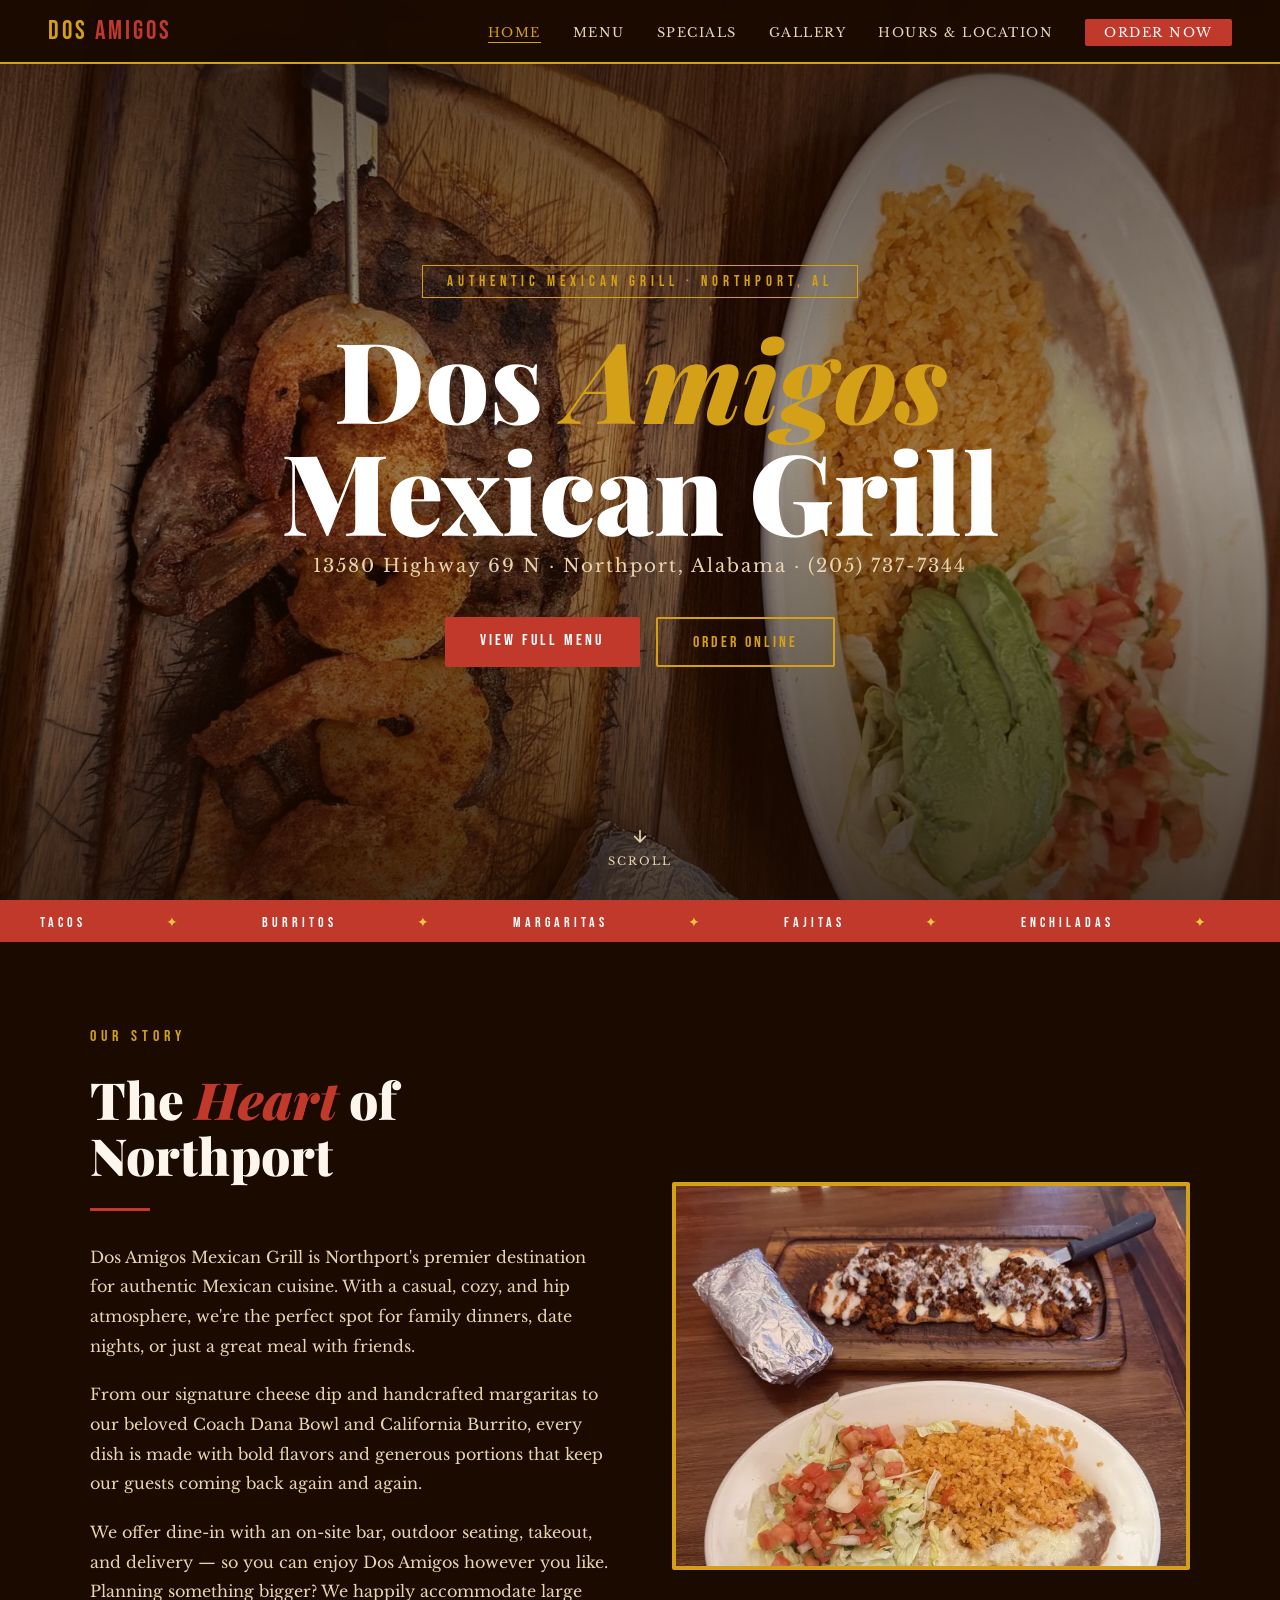
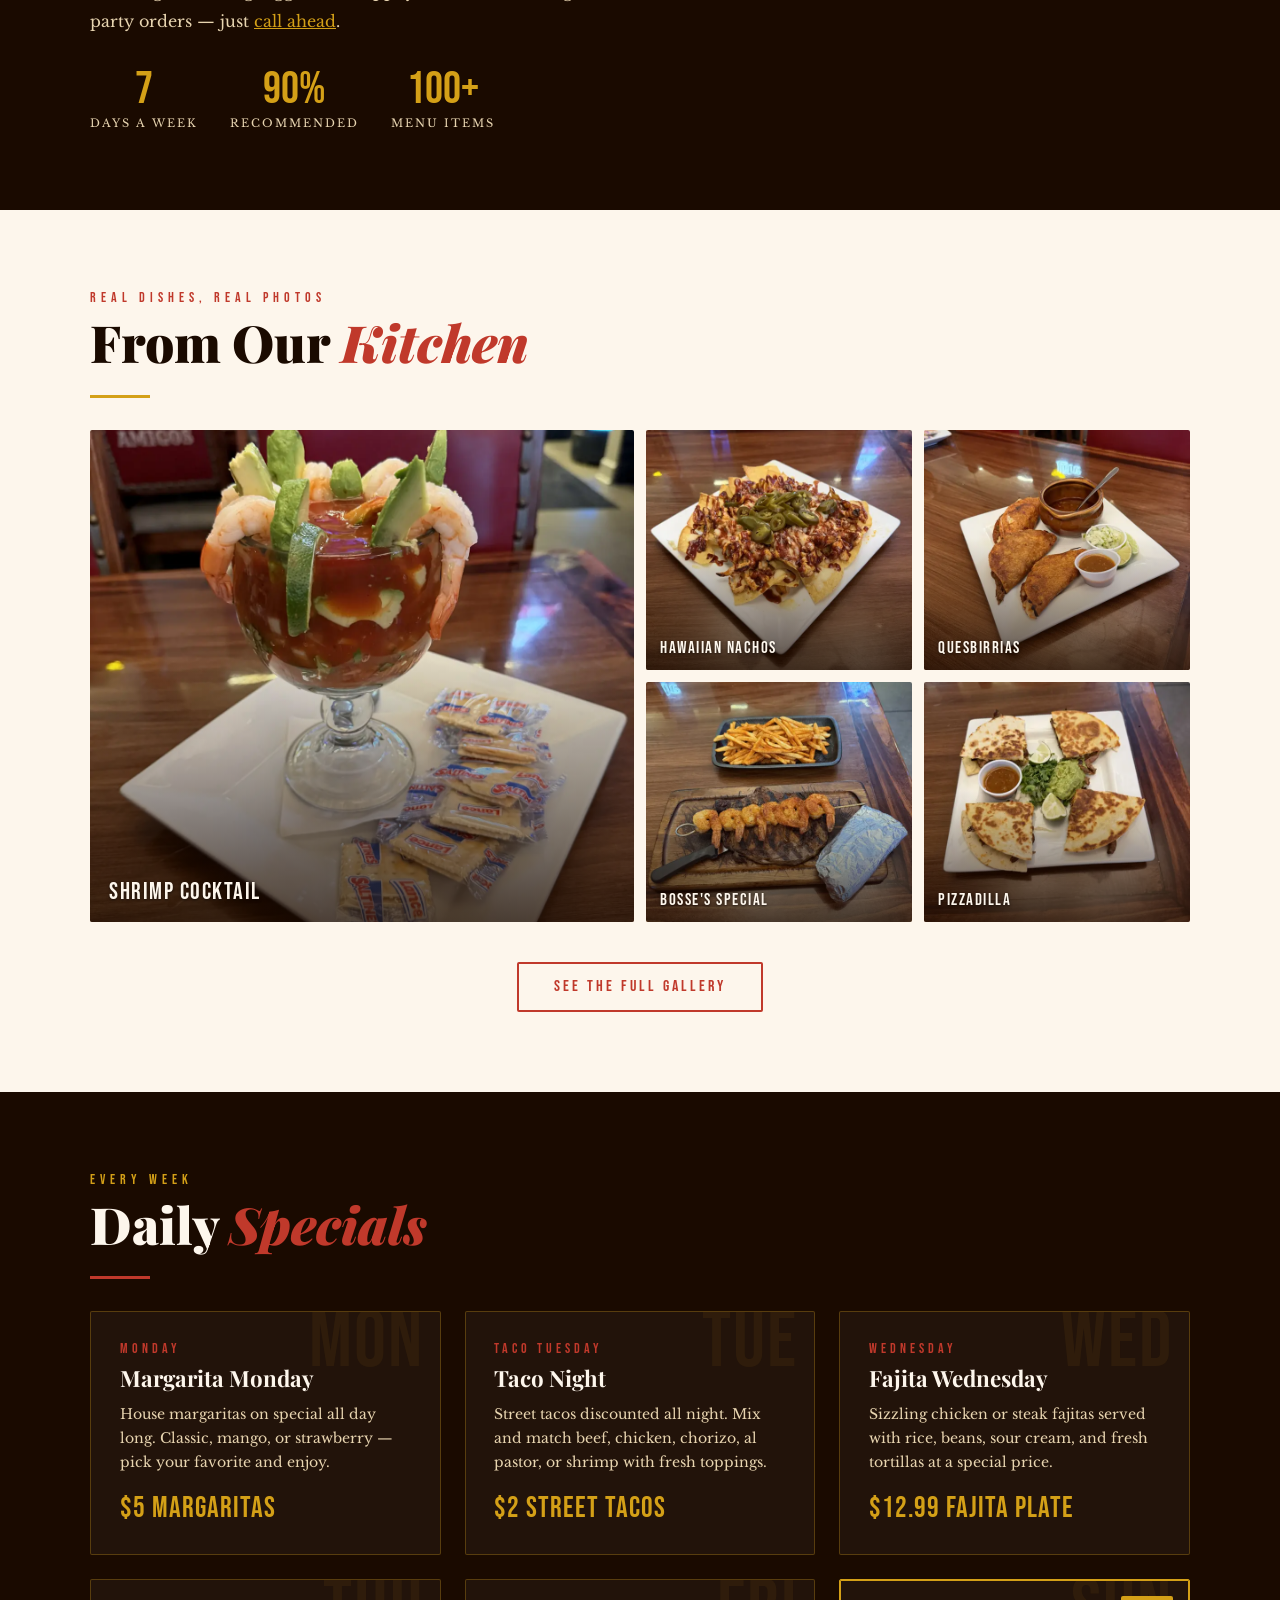
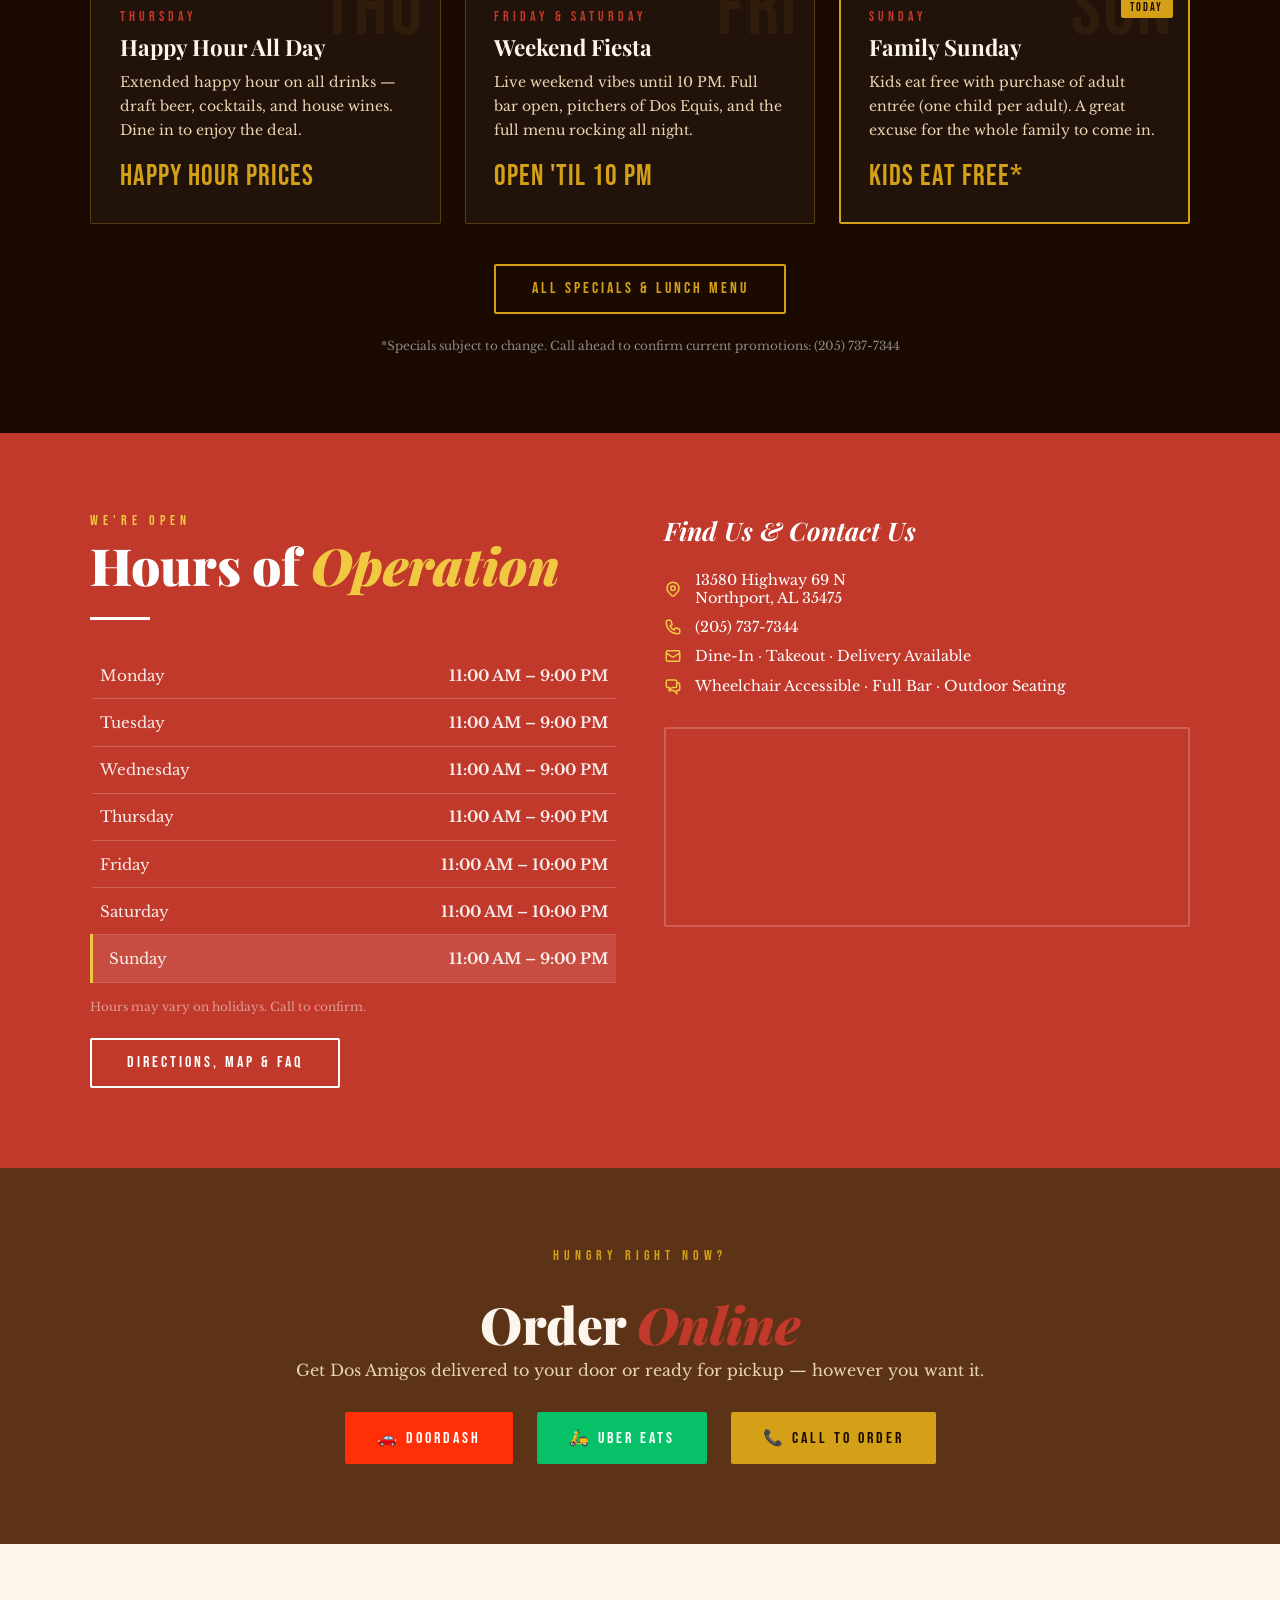
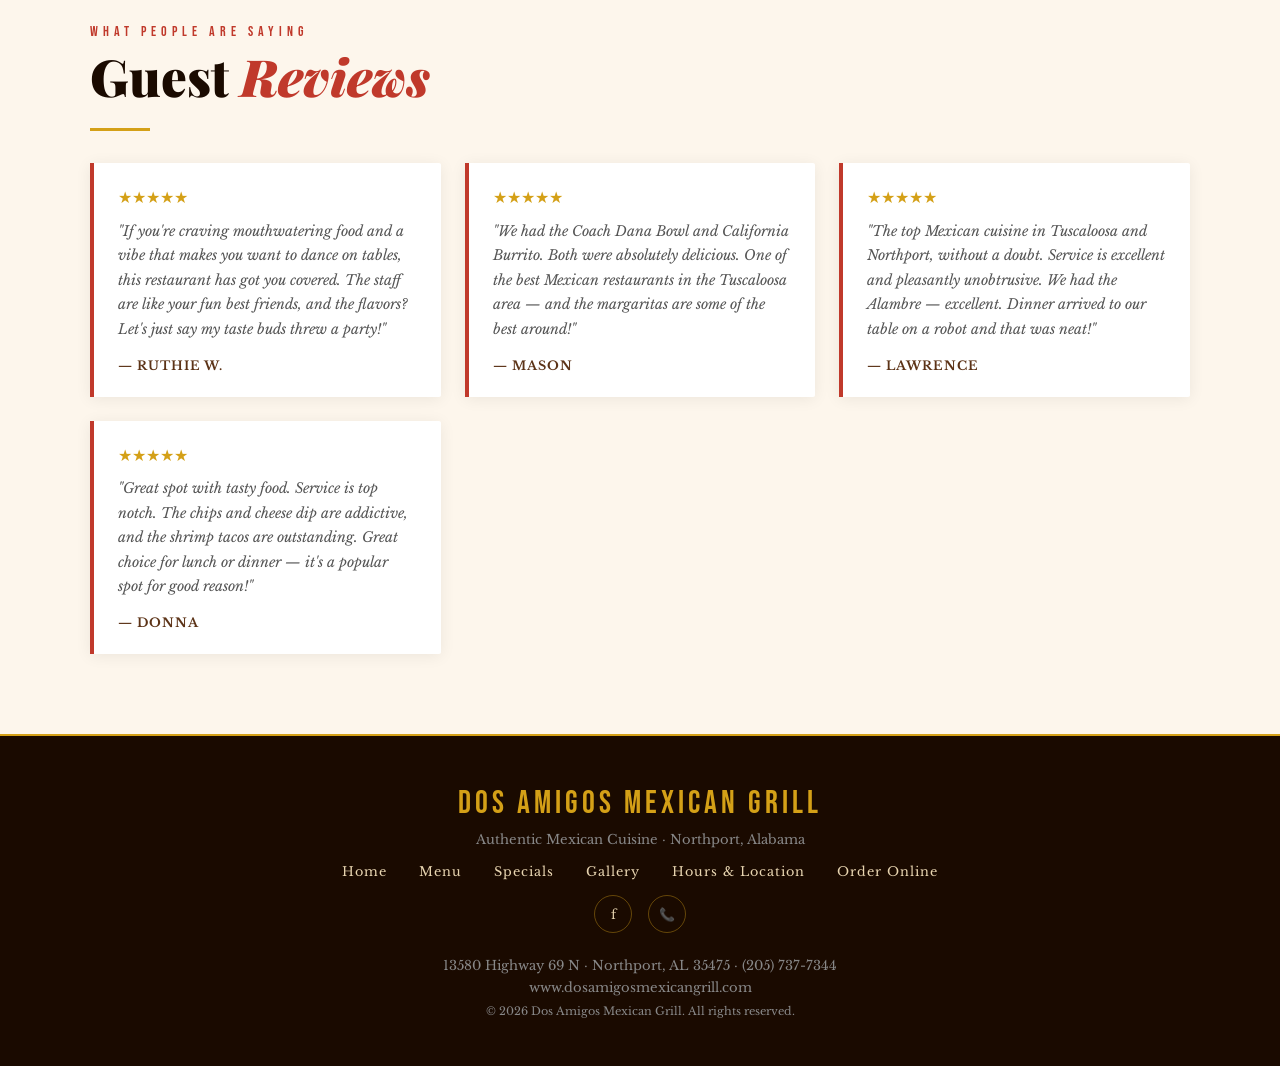
==== commit f42b598e: "Add files via upload" ====
--- a/index.html
+++ b/index.html
@@ -4,11 +4,12 @@
 <meta charset="UTF-8">
 <meta name="viewport" content="width=device-width, initial-scale=1.0">
 <title>Dos Amigos Mexican Grill | Authentic Mexican Restaurant in Northport, AL</title>
-<meta name="description" content="Authentic Mexican cuisine in Northport, Alabama. Full menu, daily specials, full bar, dine-in, takeout and delivery. Located at 13580 Highway 69 N. Call (205) 737-7344.">
+<meta name="description" content="Authentic Mexican cuisine in Northport, Alabama. Full menu, lunch and daily specials, full bar, dine-in, takeout and delivery. 13580 Highway 69 N · (205) 737-7344.">
 <meta name="keywords" content="Dos Amigos Mexican Grill, Mexican restaurant Northport AL, Mexican food Tuscaloosa, tacos, fajitas, margaritas, Northport Alabama, Mexican restaurant near me">
 <link rel="canonical" href="https://www.dosamigosmexicangrill.com/">
 <meta name="robots" content="index, follow, max-image-preview:large">
 <meta name="author" content="Dos Amigos Mexican Grill">
+<meta name="theme-color" content="#1a0a00">
 
 <!-- Geo tags for local SEO -->
 <meta name="geo.region" content="US-AL">
@@ -18,38 +19,53 @@
 
 <!-- Open Graph (Facebook / social sharing) -->
 <meta property="og:title" content="Dos Amigos Mexican Grill | Authentic Mexican Restaurant in Northport, AL">
-<meta property="og:description" content="Authentic Mexican cuisine in Northport, Alabama. Full menu, daily specials, full bar, dine-in, takeout and delivery.">
+<meta property="og:description" content="Authentic Mexican cuisine in Northport, Alabama. Full menu, lunch and daily specials, full bar, dine-in, takeout and delivery. 13580 Highway 69 N · (205) 737-7344.">
 <meta property="og:url" content="https://www.dosamigosmexicangrill.com/">
 <meta property="og:type" content="restaurant.restaurant">
 <meta property="og:locale" content="en_US">
 <meta property="og:site_name" content="Dos Amigos Mexican Grill">
-<meta property="og:image" content="https://images.unsplash.com/photo-1565299585323-38d6b0865b47?w=1200&auto=format&fit=crop">
+<meta property="og:image" content="https://www.dosamigosmexicangrill.com/images/og-dos-amigos-1200.jpg">
+<meta property="og:image:width" content="1200">
+<meta property="og:image:height" content="630">
 
 <!-- Twitter Card -->
 <meta name="twitter:card" content="summary_large_image">
-<meta name="twitter:title" content="Dos Amigos Mexican Grill | Northport, AL">
-<meta name="twitter:description" content="Authentic Mexican cuisine in Northport, Alabama. Daily specials, full bar, dine-in, takeout and delivery.">
-<meta name="twitter:image" content="https://images.unsplash.com/photo-1565299585323-38d6b0865b47?w=1200&auto=format&fit=crop">
+<meta name="twitter:title" content="Dos Amigos Mexican Grill | Authentic Mexican Restaurant in Northport, AL">
+<meta name="twitter:description" content="Authentic Mexican cuisine in Northport, Alabama. Full menu, lunch and daily specials, full bar, dine-in, takeout and delivery. 13580 Highway 69 N · (205) 737-7344.">
+<meta name="twitter:image" content="https://www.dosamigosmexicangrill.com/images/og-dos-amigos-1200.jpg">
 
 <!-- Security -->
 <meta name="referrer" content="strict-origin-when-cross-origin">
 <meta http-equiv="X-Content-Type-Options" content="nosniff">
 
-<!-- Performance: preconnect to external origins -->
+<!-- Performance -->
 <link rel="preconnect" href="https://fonts.googleapis.com" crossorigin>
 <link rel="preconnect" href="https://fonts.gstatic.com" crossorigin>
-<link rel="preconnect" href="https://images.unsplash.com" crossorigin>
-
-<!-- Structured Data: Restaurant schema for Google rich results -->
+<link rel="preload" as="image" href="images/hero-carne-asada-shrimp-1920.jpg" media="(min-width: 769px)">
+<link rel="preload" as="image" href="images/hero-carne-asada-shrimp-1280.jpg" media="(max-width: 768px)">
+<link href="https://fonts.googleapis.com/css2?family=Playfair+Display:ital,wght@0,700;0,900;1,700&family=Libre+Baskerville:ital,wght@0,400;0,700;1,400&family=Bebas+Neue&display=swap" rel="stylesheet">
+<link rel="stylesheet" href="assets/style.css">
+
+<!-- Structured Data -->
 <script type="application/ld+json">
 {
   "@context": "https://schema.org",
   "@type": "Restaurant",
+  "@id": "https://www.dosamigosmexicangrill.com/#restaurant",
   "name": "Dos Amigos Mexican Grill",
   "url": "https://www.dosamigosmexicangrill.com/",
+  "image": [
+    "https://www.dosamigosmexicangrill.com/images/og-dos-amigos-1200.jpg",
+    "https://www.dosamigosmexicangrill.com/images/hero-carne-asada-shrimp-1920.jpg",
+    "https://www.dosamigosmexicangrill.com/images/shrimp-cocktail-1200.jpg",
+    "https://www.dosamigosmexicangrill.com/images/hawaiian-nachos-1200.jpg",
+    "https://www.dosamigosmexicangrill.com/images/mexican-wire-alambre-1200.jpg"
+  ],
+  "logo": "https://www.dosamigosmexicangrill.com/images/og-dos-amigos-1200.jpg",
   "telephone": "+12057377344",
   "servesCuisine": "Mexican",
   "priceRange": "$$",
+  "currenciesAccepted": "USD",
   "address": {
     "@type": "PostalAddress",
     "streetAddress": "13580 Highway 69 N",
@@ -63,570 +79,108 @@
     "latitude": 33.4028,
     "longitude": -87.5786
   },
+  "areaServed": [
+    {
+      "@type": "City",
+      "name": "Northport"
+    },
+    {
+      "@type": "City",
+      "name": "Tuscaloosa"
+    }
+  ],
   "openingHoursSpecification": [
     {
       "@type": "OpeningHoursSpecification",
-      "dayOfWeek": ["Monday", "Tuesday", "Wednesday", "Thursday", "Sunday"],
+      "dayOfWeek": [
+        "Monday",
+        "Tuesday",
+        "Wednesday",
+        "Thursday",
+        "Sunday"
+      ],
       "opens": "11:00",
       "closes": "21:00"
     },
     {
       "@type": "OpeningHoursSpecification",
-      "dayOfWeek": ["Friday", "Saturday"],
+      "dayOfWeek": [
+        "Friday",
+        "Saturday"
+      ],
       "opens": "11:00",
       "closes": "22:00"
     }
   ],
-  "menu": "https://www.dosamigosmexicangrill.com/#menu",
-  "acceptsReservations": "False",
-  "hasDeliveryService": "True",
+  "hasMenu": "https://www.dosamigosmexicangrill.com/menu/",
+  "acceptsReservations": false,
+  "amenityFeature": [
+    {
+      "@type": "LocationFeatureSpecification",
+      "name": "Full Bar",
+      "value": true
+    },
+    {
+      "@type": "LocationFeatureSpecification",
+      "name": "Outdoor Seating",
+      "value": true
+    },
+    {
+      "@type": "LocationFeatureSpecification",
+      "name": "Wheelchair Accessible",
+      "value": true
+    },
+    {
+      "@type": "LocationFeatureSpecification",
+      "name": "Takeout",
+      "value": true
+    },
+    {
+      "@type": "LocationFeatureSpecification",
+      "name": "Delivery",
+      "value": true
+    }
+  ],
+  "potentialAction": [
+    {
+      "@type": "OrderAction",
+      "target": "https://www.doordash.com/en/store/dos-amigos-mexican-grill-northport-24864981/",
+      "deliveryMethod": "http://purl.org/goodrelations/v1#DeliveryModeOwnFleet"
+    },
+    {
+      "@type": "OrderAction",
+      "target": "https://www.ubereats.com/store/dos-amigos-mexican-grill/36pdvY_bQqi8g2OWoIPJXQ",
+      "deliveryMethod": "http://purl.org/goodrelations/v1#DeliveryModeOwnFleet"
+    }
+  ],
   "sameAs": [
     "https://www.facebook.com/dosamigosmexicangrillAL/"
   ]
 }
 </script>
-
-<link href="https://fonts.googleapis.com/css2?family=Playfair+Display:ital,wght@0,700;0,900;1,700&family=Libre+Baskerville:ital,wght@0,400;0,700;1,400&family=Bebas+Neue&display=swap" rel="stylesheet">
-<style>
-  :root {
-    --chili: #c0392b;
-    --chili-dark: #922b21;
-    --gold: #d4a017;
-    --gold-light: #f0c842;
-    --cream: #fdf6ec;
-    --sand: #e8d5b0;
-    --earth: #5c3317;
-    --dark: #1a0a00;
-    --avocado: #4a7c59;
-    --sky: #1b6ca8;
-  }
-
-  * { margin: 0; padding: 0; box-sizing: border-box; }
-
-  html { scroll-behavior: smooth; }
-
-  body {
-    font-family: 'Libre Baskerville', Georgia, serif;
-    background: var(--cream);
-    color: var(--dark);
-    overflow-x: hidden;
-  }
-
-  /* ── NAV ── */
-  nav {
-    position: fixed; top: 0; left: 0; right: 0; z-index: 100;
-    background: rgba(26,10,0,0.96);
-    backdrop-filter: blur(8px);
-    display: flex; align-items: center; justify-content: space-between;
-    padding: 0 3rem;
-    height: 64px;
-    border-bottom: 2px solid var(--gold);
-  }
-  .nav-logo {
-    font-family: 'Bebas Neue', sans-serif;
-    font-size: 1.6rem;
-    color: var(--gold);
-    letter-spacing: 3px;
-  }
-  .nav-logo span { color: var(--chili); }
-  .nav-links { display: flex; gap: 2rem; list-style: none; }
-  .nav-links a {
-    color: var(--sand);
-    text-decoration: none;
-    font-family: 'Libre Baskerville', serif;
-    font-size: 0.8rem;
-    letter-spacing: 1.5px;
-    text-transform: uppercase;
-    transition: color 0.2s;
-  }
-  .nav-links a:hover { color: var(--gold); }
-  .nav-cta {
-    background: var(--chili);
-    color: #fff !important;
-    padding: 0.4rem 1.2rem;
-    border-radius: 2px;
-  }
-  .nav-cta:hover { background: var(--chili-dark) !important; color: #fff !important; }
-
-  /* ── HERO ── */
-  #hero {
-    min-height: 100vh;
-    background:
-      linear-gradient(to bottom, rgba(26,10,0,0.72) 0%, rgba(26,10,0,0.4) 50%, rgba(26,10,0,0.8) 100%),
-      url('https://images.unsplash.com/photo-1565299585323-38d6b0865b47?w=1600&auto=format&fit=crop') center/cover no-repeat;
-    display: flex; flex-direction: column; align-items: center; justify-content: center;
-    text-align: center;
-    padding: 6rem 2rem 4rem;
-    position: relative;
-  }
-  .hero-badge {
-    display: inline-block;
-    border: 1.5px solid var(--gold);
-    color: var(--gold);
-    font-family: 'Bebas Neue', sans-serif;
-    letter-spacing: 5px;
-    font-size: 0.95rem;
-    padding: 0.4rem 1.5rem;
-    margin-bottom: 1.5rem;
-    animation: fadeDown 0.8s ease both;
-  }
-  .hero-title {
-    font-family: 'Playfair Display', serif;
-    font-size: clamp(3rem, 9vw, 7rem);
-    font-weight: 900;
-    color: #fff;
-    line-height: 1.0;
-    margin-bottom: 0.5rem;
-    animation: fadeDown 0.8s 0.15s ease both;
-  }
-  .hero-title em { color: var(--gold); font-style: italic; }
-  .hero-sub {
-    font-size: 1.15rem;
-    color: var(--sand);
-    letter-spacing: 2px;
-    margin-bottom: 2.5rem;
-    animation: fadeDown 0.8s 0.3s ease both;
-  }
-  .hero-btns { display: flex; gap: 1rem; flex-wrap: wrap; justify-content: center; animation: fadeDown 0.8s 0.45s ease both; }
-  .btn-primary {
-    background: var(--chili);
-    color: #fff;
-    padding: 0.85rem 2.2rem;
-    font-family: 'Bebas Neue', sans-serif;
-    font-size: 1rem;
-    letter-spacing: 3px;
-    text-decoration: none;
-    border-radius: 2px;
-    transition: background 0.2s, transform 0.15s;
-    display: inline-block;
-  }
-  .btn-primary:hover { background: var(--chili-dark); transform: translateY(-2px); }
-  .btn-outline {
-    border: 2px solid var(--gold);
-    color: var(--gold);
-    padding: 0.85rem 2.2rem;
-    font-family: 'Bebas Neue', sans-serif;
-    font-size: 1rem;
-    letter-spacing: 3px;
-    text-decoration: none;
-    border-radius: 2px;
-    transition: background 0.2s, color 0.2s, transform 0.15s;
-    display: inline-block;
-  }
-  .btn-outline:hover { background: var(--gold); color: var(--dark); transform: translateY(-2px); }
-  .hero-scroll {
-    position: absolute; bottom: 2rem; left: 50%; transform: translateX(-50%);
-    display: flex; flex-direction: column; align-items: center; gap: 0.5rem;
-    color: var(--sand); font-size: 0.7rem; letter-spacing: 2px; text-transform: uppercase;
-    animation: bounce 2s infinite;
-  }
-  .hero-scroll svg { width: 20px; height: 20px; stroke: var(--sand); fill: none; }
-
-  /* ── MARQUEE STRIP ── */
-  .marquee-strip {
-    background: var(--chili);
-    color: #fff;
-    padding: 0.7rem 0;
-    overflow: hidden;
-    white-space: nowrap;
-  }
-  .marquee-inner {
-    display: inline-flex;
-    animation: marquee 25s linear infinite;
-    gap: 0;
-  }
-  .marquee-inner span {
-    font-family: 'Bebas Neue', sans-serif;
-    letter-spacing: 4px;
-    font-size: 0.9rem;
-    padding: 0 2.5rem;
-  }
-  .marquee-inner .dot { color: var(--gold-light); }
-
-  /* ── SECTIONS ── */
-  section { padding: 5rem 2rem; }
-  .container { max-width: 1100px; margin: 0 auto; }
-  .section-label {
-    font-family: 'Bebas Neue', sans-serif;
-    letter-spacing: 5px;
-    color: var(--chili);
-    font-size: 0.85rem;
-    margin-bottom: 0.5rem;
-  }
-  .section-title {
-    font-family: 'Playfair Display', serif;
-    font-size: clamp(2rem, 5vw, 3.2rem);
-    font-weight: 900;
-    color: var(--dark);
-    margin-bottom: 1.5rem;
-    line-height: 1.1;
-  }
-  .section-title em { color: var(--chili); font-style: italic; }
-  .divider {
-    width: 60px; height: 3px;
-    background: var(--gold);
-    margin-bottom: 2rem;
-  }
-
-  /* ── ABOUT ── */
-  #about { background: var(--dark); }
-  #about .section-title { color: var(--cream); }
-  #about .section-label { color: var(--gold); }
-  #about .divider { background: var(--chili); }
-  .about-grid { display: grid; grid-template-columns: 1fr 1fr; gap: 4rem; align-items: center; }
-  .about-text p {
-    color: var(--sand);
-    font-size: 1rem;
-    line-height: 1.85;
-    margin-bottom: 1.2rem;
-  }
-  .about-img-wrap {
-    position: relative;
-    border: 4px solid var(--gold);
-    overflow: hidden;
-    border-radius: 2px;
-  }
-  .about-img-wrap img {
-    width: 100%;
-    height: 380px;
-    object-fit: cover;
-    display: block;
-    transition: transform 0.5s ease;
-  }
-  .about-img-wrap:hover img { transform: scale(1.04); }
-  .about-img-wrap::after {
-    content: '';
-    position: absolute; inset: 0;
-    background: linear-gradient(135deg, rgba(192,57,43,0.2), transparent);
-    pointer-events: none;
-  }
-  .about-stats { display: flex; gap: 2rem; margin-top: 2rem; }
-  .stat { text-align: center; }
-  .stat .num {
-    font-family: 'Bebas Neue', sans-serif;
-    font-size: 2.8rem;
-    color: var(--gold);
-    line-height: 1;
-  }
-  .stat .lbl { font-size: 0.7rem; color: var(--sand); letter-spacing: 2px; text-transform: uppercase; margin-top: 0.2rem; }
-
-  /* ── GALLERY ── */
-  #gallery { background: var(--cream); }
-  .gallery-grid {
-    display: grid;
-    grid-template-columns: repeat(3, 1fr);
-    grid-template-rows: 260px 260px;
-    gap: 12px;
-    margin-top: 2rem;
-  }
-  .gallery-item {
-    overflow: hidden;
-    border-radius: 2px;
-    position: relative;
-  }
-  .gallery-item:first-child { grid-column: 1; grid-row: 1 / 3; }
-  .gallery-item img {
-    width: 100%; height: 100%;
-    object-fit: cover;
-    display: block;
-    transition: transform 0.5s ease;
-  }
-  .gallery-item:hover img { transform: scale(1.07); }
-  .gallery-item::after {
-    content: '';
-    position: absolute; inset: 0;
-    background: linear-gradient(to top, rgba(26,10,0,0.4), transparent 50%);
-    pointer-events: none;
-  }
-
-  /* ── SPECIALS ── */
-  #specials { background: var(--dark); }
-  #specials .section-title { color: var(--cream); }
-  #specials .section-label { color: var(--gold); }
-  #specials .divider { background: var(--chili); }
-  .specials-grid { display: grid; grid-template-columns: repeat(auto-fit, minmax(260px, 1fr)); gap: 1.5rem; margin-top: 2rem; }
-  .special-card {
-    background: rgba(255,255,255,0.04);
-    border: 1px solid rgba(212,160,23,0.3);
-    border-radius: 2px;
-    padding: 1.8rem;
-    position: relative;
-    overflow: hidden;
-    transition: border-color 0.3s, transform 0.2s;
-  }
-  .special-card:hover { border-color: var(--gold); transform: translateY(-4px); }
-  .special-card::before {
-    content: attr(data-day);
-    position: absolute; top: -10px; right: 1rem;
-    font-family: 'Bebas Neue', sans-serif;
-    font-size: 5rem;
-    color: rgba(212,160,23,0.07);
-    line-height: 1;
-    pointer-events: none;
-    letter-spacing: 2px;
-  }
-  .special-day {
-    font-family: 'Bebas Neue', sans-serif;
-    font-size: 0.85rem;
-    letter-spacing: 4px;
-    color: var(--chili);
-    margin-bottom: 0.4rem;
-  }
-  .special-title {
-    font-family: 'Playfair Display', serif;
-    font-size: 1.4rem;
-    color: var(--cream);
-    margin-bottom: 0.6rem;
-    font-weight: 700;
-  }
-  .special-desc { color: var(--sand); font-size: 0.88rem; line-height: 1.7; }
-  .special-price {
-    font-family: 'Bebas Neue', sans-serif;
-    font-size: 1.8rem;
-    color: var(--gold);
-    margin-top: 1rem;
-    letter-spacing: 1px;
-  }
-
-  /* ── MENU ── */
-  #menu { background: var(--cream); }
-  .menu-tabs { display: flex; gap: 0; flex-wrap: wrap; margin-bottom: 2.5rem; border-bottom: 2px solid var(--sand); }
-  .tab-btn {
-    background: none;
-    border: none;
-    font-family: 'Bebas Neue', sans-serif;
-    font-size: 0.95rem;
-    letter-spacing: 3px;
-    color: #888;
-    padding: 0.8rem 1.5rem;
-    cursor: pointer;
-    border-bottom: 3px solid transparent;
-    margin-bottom: -2px;
-    transition: color 0.2s, border-color 0.2s;
-  }
-  .tab-btn.active { color: var(--chili); border-bottom-color: var(--chili); }
-  .tab-btn:hover { color: var(--chili); }
-  .menu-panel { display: none; }
-  .menu-panel.active { display: block; }
-  .menu-category { margin-bottom: 2.5rem; }
-  .menu-category-title {
-    font-family: 'Playfair Display', serif;
-    font-size: 1.5rem;
-    color: var(--earth);
-    border-bottom: 1px solid var(--sand);
-    padding-bottom: 0.5rem;
-    margin-bottom: 1.2rem;
-    font-style: italic;
-  }
-  .menu-items { display: grid; grid-template-columns: 1fr 1fr; gap: 0.5rem 2rem; }
-  .menu-item {
-    display: flex;
-    justify-content: space-between;
-    align-items: baseline;
-    padding: 0.65rem 0;
-    border-bottom: 1px dotted var(--sand);
-  }
-  .item-info { flex: 1; }
-  .item-name { font-weight: 700; font-size: 0.92rem; color: var(--dark); }
-  .item-desc { font-size: 0.78rem; color: #888; margin-top: 0.15rem; font-style: italic; }
-  .item-price {
-    font-family: 'Bebas Neue', sans-serif;
-    font-size: 1.1rem;
-    color: var(--chili);
-    letter-spacing: 1px;
-    margin-left: 1rem;
-    white-space: nowrap;
-  }
-
-  /* ── HOURS ── */
-  #hours { background: var(--chili); }
-  #hours .section-title { color: #fff; }
-  #hours .section-label { color: var(--gold-light); }
-  #hours .divider { background: #fff; }
-  .hours-grid { display: grid; grid-template-columns: 1fr 1fr; gap: 3rem; align-items: start; }
-  .hours-table { width: 100%; border-collapse: collapse; }
-  .hours-table tr { border-bottom: 1px solid rgba(255,255,255,0.2); }
-  .hours-table td { padding: 0.85rem 0.5rem; color: rgba(255,255,255,0.9); font-size: 0.95rem; }
-  .hours-table td:last-child { text-align: right; font-weight: 700; }
-  .hours-table .today td { background: rgba(255,255,255,0.1); }
-  .hours-table .today td:first-child { border-left: 3px solid var(--gold-light); padding-left: 1rem; }
-  .hours-info { color: rgba(255,255,255,0.85); }
-  .hours-info h3 {
-    font-family: 'Playfair Display', serif;
-    font-size: 1.6rem;
-    color: #fff;
-    margin-bottom: 1.2rem;
-    font-style: italic;
-  }
-  .hours-info p { font-size: 0.9rem; line-height: 1.8; margin-bottom: 1rem; }
-  .contact-block { margin-top: 1.5rem; display: flex; flex-direction: column; gap: 0.7rem; }
-  .contact-item { display: flex; align-items: center; gap: 0.8rem; color: #fff; font-size: 0.9rem; }
-  .contact-item svg { flex-shrink: 0; stroke: var(--gold-light); fill: none; width: 18px; height: 18px; }
-
-  /* ── ORDER SECTION ── */
-  #order { background: var(--earth); text-align: center; }
-  #order .section-title { color: var(--cream); margin-bottom: 0.5rem; }
-  #order .section-label { color: var(--gold); }
-  #order p { color: var(--sand); margin-bottom: 2rem; }
-  .order-btns { display: flex; gap: 1.5rem; justify-content: center; flex-wrap: wrap; }
-  .order-btn {
-    display: inline-flex; align-items: center; gap: 0.6rem;
-    padding: 1rem 2rem;
-    border-radius: 2px;
-    font-family: 'Bebas Neue', sans-serif;
-    font-size: 1rem;
-    letter-spacing: 3px;
-    text-decoration: none;
-    transition: transform 0.2s, opacity 0.2s;
-  }
-  .order-btn:hover { transform: translateY(-3px); opacity: 0.9; }
-  .order-btn.doordash { background: #ff3008; color: #fff; }
-  .order-btn.ubereats { background: #06c167; color: #fff; }
-  .order-btn.phone { background: var(--gold); color: var(--dark); }
-
-  /* ── REVIEWS ── */
-  #reviews { background: var(--cream); }
-  .reviews-grid { display: grid; grid-template-columns: repeat(auto-fit, minmax(280px, 1fr)); gap: 1.5rem; margin-top: 2rem; }
-  .review-card {
-    background: #fff;
-    border-left: 4px solid var(--chili);
-    padding: 1.5rem;
-    border-radius: 0 2px 2px 0;
-    box-shadow: 0 2px 16px rgba(0,0,0,0.07);
-  }
-  .stars { color: var(--gold); font-size: 1rem; margin-bottom: 0.7rem; }
-  .review-text { font-size: 0.88rem; color: #555; line-height: 1.75; font-style: italic; margin-bottom: 1rem; }
-  .reviewer { font-size: 0.78rem; font-weight: 700; color: var(--earth); letter-spacing: 1px; text-transform: uppercase; }
-
-  /* ── FOOTER ── */
-  footer {
-    background: var(--dark);
-    color: var(--sand);
-    text-align: center;
-    padding: 3rem 2rem;
-    border-top: 2px solid var(--gold);
-  }
-  footer .footer-logo {
-    font-family: 'Bebas Neue', sans-serif;
-    font-size: 2rem;
-    color: var(--gold);
-    letter-spacing: 4px;
-    margin-bottom: 0.5rem;
-  }
-  footer p { font-size: 0.82rem; color: #888; margin-top: 0.3rem; }
-  footer .footer-links { display: flex; justify-content: center; gap: 2rem; margin: 1rem 0; flex-wrap: wrap; }
-  footer .footer-links a { color: var(--sand); text-decoration: none; font-size: 0.8rem; letter-spacing: 1px; }
-  footer .footer-links a:hover { color: var(--gold); }
-  .social-links { display: flex; justify-content: center; gap: 1rem; margin-top: 1rem; }
-  .social-links a {
-    display: inline-flex; align-items: center; justify-content: center;
-    width: 38px; height: 38px;
-    border: 1px solid rgba(212,160,23,0.4);
-    border-radius: 50%;
-    color: var(--sand);
-    text-decoration: none;
-    font-size: 0.8rem;
-    transition: border-color 0.2s, color 0.2s;
-  }
-  .social-links a:hover { border-color: var(--gold); color: var(--gold); }
-
-  /* ── ANIMATIONS ── */
-  @keyframes fadeDown {
-    from { opacity: 0; transform: translateY(-20px); }
-    to { opacity: 1; transform: translateY(0); }
-  }
-  @keyframes bounce {
-    0%, 100% { transform: translateX(-50%) translateY(0); }
-    50% { transform: translateX(-50%) translateY(8px); }
-  }
-  @keyframes marquee {
-    from { transform: translateX(0); }
-    to { transform: translateX(-50%); }
-  }
-
-  /* ── RESPONSIVE ── */
-  @media (max-width: 768px) {
-    nav { padding: 0 1.2rem; }
-    .nav-links { display: none; }
-    .about-grid, .hours-grid { grid-template-columns: 1fr; gap: 2rem; }
-    .gallery-grid { grid-template-columns: 1fr 1fr; grid-template-rows: auto; }
-    .gallery-item:first-child { grid-column: 1 / 3; grid-row: auto; height: 220px; }
-    .menu-items { grid-template-columns: 1fr; }
-    .menu-tabs { overflow-x: auto; }
-  }
-
-  /* ── HAMBURGER MOBILE ── */
-  .hamburger {
-    display: none;
-    flex-direction: column;
-    gap: 5px;
-    cursor: pointer;
-    padding: 4px;
-  }
-  .hamburger span { width: 24px; height: 2px; background: var(--gold); display: block; }
-  @media (max-width: 768px) { .hamburger { display: flex; } }
-
-  @media (max-width: 768px) {
-    .nav-links.nav-open {
-      display: flex;
-      flex-direction: column;
-      position: fixed;
-      top: 64px;
-      left: 0;
-      right: 0;
-      background: rgba(26,10,0,0.97);
-      padding: 1.5rem 2rem;
-      gap: 1.2rem;
-      z-index: 99;
-      border-bottom: 2px solid var(--gold);
-    }
-  }
-
-  /* ── MAP EMBED PLACEHOLDER ── */
-  .map-wrap {
-    margin-top: 2rem;
-    border: 2px solid rgba(255,255,255,0.2);
-    border-radius: 2px;
-    overflow: hidden;
-    height: 200px;
-  }
-  .map-wrap iframe { width: 100%; height: 100%; border: none; }
-
-  /* tag badges */
-  .tag {
-    display: inline-block;
-    background: rgba(212,160,23,0.15);
-    color: var(--gold);
-    border: 1px solid rgba(212,160,23,0.4);
-    border-radius: 2px;
-    font-size: 0.7rem;
-    letter-spacing: 1px;
-    padding: 0.1rem 0.5rem;
-    margin-left: 0.4rem;
-    vertical-align: middle;
-    font-family: 'Bebas Neue', sans-serif;
-  }
-  .tag.veg { color: var(--avocado); border-color: var(--avocado); background: rgba(74,124,89,0.12); }
-  .tag.hot { color: var(--chili); border-color: var(--chili); background: rgba(192,57,43,0.1); }
-  .tag.new { color: var(--sky); border-color: var(--sky); background: rgba(27,108,168,0.1); }
-</style>
+<script type="application/ld+json">
+{
+  "@context": "https://schema.org",
+  "@type": "WebSite",
+  "name": "Dos Amigos Mexican Grill",
+  "url": "https://www.dosamigosmexicangrill.com/"
+}
+</script>
 </head>
-<body>
-
-<!-- NAV -->
-<nav>
-  <div class="nav-logo">Dos <span>Amigos</span></div>
+<body id="top">
+<nav aria-label="Main navigation">
+  <a class="nav-logo" href="#top">Dos <span>Amigos</span></a>
   <ul class="nav-links">
-    <li><a href="#about">About</a></li>
-    <li><a href="#menu">Menu</a></li>
-    <li><a href="#specials">Specials</a></li>
-    <li><a href="#gallery">Gallery</a></li>
-    <li><a href="#hours">Hours</a></li>
+    <li><a href="#top" class="active" aria-current="page">Home</a></li>
+    <li><a href="menu/">Menu</a></li>
+    <li><a href="specials/">Specials</a></li>
+    <li><a href="gallery/">Gallery</a></li>
+    <li><a href="hours-location/">Hours &amp; Location</a></li>
     <li><a href="#order" class="nav-cta">Order Now</a></li>
   </ul>
-  <div class="hamburger" onclick="toggleMobileMenu()">
+  <button class="hamburger" type="button" aria-label="Open menu" aria-expanded="false" onclick="toggleMobileMenu(this)">
     <span></span><span></span><span></span>
-  </div>
+  </button>
 </nav>
 
 <!-- HERO -->
@@ -635,7 +189,7 @@
   <h1 class="hero-title">Dos <em>Amigos</em><br>Mexican Grill</h1>
   <p class="hero-sub">13580 Highway 69 N · Northport, Alabama · (205) 737-7344</p>
   <div class="hero-btns">
-    <a href="#menu" class="btn-primary">View Full Menu</a>
+    <a href="menu/" class="btn-primary">View Full Menu</a>
     <a href="#order" class="btn-outline">Order Online</a>
   </div>
   <div class="hero-scroll">
@@ -668,6 +222,7 @@
   </div>
 </div>
 
+
 <!-- ABOUT -->
 <section id="about">
   <div class="container">
@@ -678,7 +233,7 @@
         <div class="divider"></div>
         <p>Dos Amigos Mexican Grill is Northport's premier destination for authentic Mexican cuisine. With a casual, cozy, and hip atmosphere, we're the perfect spot for family dinners, date nights, or just a great meal with friends.</p>
         <p>From our signature cheese dip and handcrafted margaritas to our beloved Coach Dana Bowl and California Burrito, every dish is made with bold flavors and generous portions that keep our guests coming back again and again.</p>
-        <p>We offer dine-in with an on-site bar, outdoor seating, takeout, and delivery — so you can enjoy Dos Amigos however you like.</p>
+        <p>We offer dine-in with an on-site bar, outdoor seating, takeout, and delivery — so you can enjoy Dos Amigos however you like. Planning something bigger? We happily accommodate large party orders — just <a href="tel:2057377344" style="color:var(--gold);">call ahead</a>.</p>
         <div class="about-stats">
           <div class="stat"><div class="num">7</div><div class="lbl">Days a Week</div></div>
           <div class="stat"><div class="num">90%</div><div class="lbl">Recommended</div></div>
@@ -686,45 +241,70 @@
         </div>
       </div>
       <div class="about-img-wrap">
-        <img src="https://images.unsplash.com/photo-1551504734-5ee1c4a1479b?w=800&auto=format&fit=crop" alt="Authentic Mexican food spread at Dos Amigos Mexican Grill in Northport Alabama" loading="lazy" width="800" height="380">
-      </div>
-    </div>
-  </div>
-</section>
+        <picture>
+          <source type="image/webp" srcset="images/mexican-wire-alambre-800.webp 800w, images/mexican-wire-alambre-1200.webp 1200w" sizes="(max-width: 768px) 100vw, 50vw">
+          <img src="images/mexican-wire-alambre-800.jpg" srcset="images/mexican-wire-alambre-800.jpg 800w, images/mexican-wire-alambre-1200.jpg 1200w" sizes="(max-width: 768px) 100vw, 50vw" alt="Mexican Wire (Alambre) skillet with grilled chicken, steak, chorizo and melted cheese served with rice and beans at Dos Amigos Mexican Grill in Northport, Alabama" loading="lazy" width="800" height="600">
+        </picture>
+      </div>
+    </div>
+  </div>
+</section>
+
 
 <!-- GALLERY -->
 <section id="gallery">
   <div class="container">
-    <p class="section-label">Fresh Every Day</p>
+    <p class="section-label">Real Dishes, Real Photos</p>
     <h2 class="section-title">From Our <em>Kitchen</em></h2>
     <div class="divider"></div>
-    <div class="gallery-grid">
-      <div class="gallery-item">
-        <img src="https://images.unsplash.com/photo-1564767655658-4e8e5b5e2e7e?w=800&auto=format&fit=crop" alt="Fresh street tacos with cilantro and onion at Dos Amigos Northport" loading="lazy" width="800" height="530">
-      </div>
-      <div class="gallery-item">
-        <img src="https://images.unsplash.com/photo-1562059390-a761a084768e?w=800&auto=format&fit=crop" alt="Handcrafted margaritas at Dos Amigos Mexican Grill bar" loading="lazy" width="800" height="260">
-      </div>
-      <div class="gallery-item">
-        <img src="https://images.unsplash.com/photo-1548943487-a2e4e43b4853?w=800&auto=format&fit=crop" alt="California burrito with queso at Dos Amigos Northport AL" loading="lazy" width="800" height="260">
-      </div>
-      <div class="gallery-item">
-        <img src="https://images.unsplash.com/photo-1565299507177-b0ac66763828?w=800&auto=format&fit=crop" alt="Loaded nachos Dos Amigos appetizer menu Northport Alabama" loading="lazy" width="800" height="260">
-      </div>
-      <div class="gallery-item">
-        <img src="https://images.unsplash.com/photo-1534352956036-cd81e27dd615?w=800&auto=format&fit=crop" alt="Sizzling fajitas skillet at Dos Amigos Mexican restaurant" loading="lazy" width="800" height="260">
-      </div>
-    </div>
-  </div>
-</section>
-
-<!-- DAILY SPECIALS -->
+    <div class="gallery-grid home-gallery">
+      <figure class="gallery-item feature">
+        <picture>
+          <source type="image/webp" srcset="images/shrimp-cocktail-600.webp 600w, images/shrimp-cocktail-1200.webp 1200w" sizes="(max-width: 768px) 100vw, 50vw">
+          <img src="images/shrimp-cocktail-600.jpg" srcset="images/shrimp-cocktail-600.jpg 600w, images/shrimp-cocktail-1200.jpg 1200w" sizes="(max-width: 768px) 100vw, 50vw" alt="Shrimp cocktail with avocado, tomato, onion and cilantro in house cocktail sauce at Dos Amigos Mexican Grill, Northport AL" loading="lazy" width="600" height="600">
+        </picture>
+        <figcaption>Shrimp Cocktail</figcaption>
+      </figure>
+      <figure class="gallery-item">
+        <picture>
+          <source type="image/webp" srcset="images/hawaiian-nachos-600.webp 600w, images/hawaiian-nachos-1200.webp 1200w" sizes="(max-width: 768px) 50vw, 33vw">
+          <img src="images/hawaiian-nachos-600.jpg" srcset="images/hawaiian-nachos-600.jpg 600w, images/hawaiian-nachos-1200.jpg 1200w" sizes="(max-width: 768px) 50vw, 33vw" alt="Hawaiian nachos with grilled chicken, pineapple, BBQ sauce, cheese and jalapeños at Dos Amigos Mexican Grill" loading="lazy" width="600" height="600">
+        </picture>
+        <figcaption>Hawaiian Nachos</figcaption>
+      </figure>
+      <figure class="gallery-item">
+        <picture>
+          <source type="image/webp" srcset="images/quesabirria-tacos-600.webp 600w, images/quesabirria-tacos-1200.webp 1200w" sizes="(max-width: 768px) 50vw, 33vw">
+          <img src="images/quesabirria-tacos-600.jpg" srcset="images/quesabirria-tacos-600.jpg 600w, images/quesabirria-tacos-1200.jpg 1200w" sizes="(max-width: 768px) 50vw, 33vw" alt="Three quesabirria tacos with melted cheese and birria served with consommé, cilantro and onion at Dos Amigos Northport AL" loading="lazy" width="600" height="600">
+        </picture>
+        <figcaption>Quesbirrias</figcaption>
+      </figure>
+      <figure class="gallery-item">
+        <picture>
+          <source type="image/webp" srcset="images/bosses-special-600.webp 600w, images/bosses-special-1200.webp 1200w" sizes="(max-width: 768px) 50vw, 33vw">
+          <img src="images/bosses-special-600.jpg" srcset="images/bosses-special-600.jpg 600w, images/bosses-special-1200.jpg 1200w" sizes="(max-width: 768px) 50vw, 33vw" alt="Bosse's Special: grilled ribeye steak with a shrimp skewer and french fries at Dos Amigos Northport" loading="lazy" width="600" height="600">
+        </picture>
+        <figcaption>Bosse's Special</figcaption>
+      </figure>
+      <figure class="gallery-item">
+        <picture>
+          <source type="image/webp" srcset="images/pizzadilla-600.webp 600w, images/pizzadilla-1200.webp 1200w" sizes="(max-width: 768px) 50vw, 33vw">
+          <img src="images/pizzadilla-600.jpg" srcset="images/pizzadilla-600.jpg 600w, images/pizzadilla-1200.jpg 1200w" sizes="(max-width: 768px) 50vw, 33vw" alt="Pizzadilla stuffed quesadilla served with cilantro, onion, guacamole and homemade hot sauce at Dos Amigos Mexican Grill" loading="lazy" width="600" height="600">
+        </picture>
+        <figcaption>Pizzadilla</figcaption>
+      </figure>
+    </div>
+    <div class="section-cta"><a href="gallery/" class="btn-outline dark">See the Full Gallery</a></div>
+  </div>
+</section>
+
+<!-- SPECIALS -->
 <section id="specials">
   <div class="container">
     <p class="section-label">Every Week</p>
     <h2 class="section-title">Daily <em>Specials</em></h2>
     <div class="divider"></div>
-    <div class="specials-grid">
+    <div class="specials-grid" id="home-specials">
       <div class="special-card" data-day="MON">
         <div class="special-day">Monday</div>
         <div class="special-title">Margarita Monday</div>
@@ -762,1191 +342,11 @@
         <div class="special-price">Kids Eat Free*</div>
       </div>
     </div>
+    <div class="section-cta"><a href="specials/" class="btn-outline">All Specials &amp; Lunch Menu</a></div>
     <p style="color:#888;font-size:0.75rem;margin-top:1.5rem;text-align:center;">*Specials subject to change. Call ahead to confirm current promotions: (205) 737-7344</p>
   </div>
 </section>
 
-<!-- MENU -->
-<section id="menu">
-  <div class="container">
-    <p class="section-label">What We Serve</p>
-    <h2 class="section-title">Our <em>Menu</em></h2>
-    <div class="divider"></div>
-
-    <div class="menu-tabs">
-      <button class="tab-btn active" onclick="showTab('lunch')">Lunch Specials</button>
-      <button class="tab-btn" onclick="showTab('starters')">Starters &amp; Salads</button>
-      <button class="tab-btn" onclick="showTab('alacarte')">A La Carte</button>
-      <button class="tab-btn" onclick="showTab('chicken')">Chicken &amp; Traditional</button>
-      <button class="tab-btn" onclick="showTab('seafood')">Seafood &amp; Veggie</button>
-      <button class="tab-btn" onclick="showTab('specialties')">Specialties &amp; New</button>
-      <button class="tab-btn" onclick="showTab('kids')">Kids, Combos &amp; Desserts</button>
-      <button class="tab-btn" onclick="showTab('drinks')">Drinks</button>
-    </div>
-
-    <!-- LUNCH SPECIALS -->
-    <div id="tab-lunch" class="menu-panel active">
-      <p style="background:var(--chili);color:#fff;padding:0.6rem 1rem;font-size:0.82rem;margin-bottom:1.5rem;letter-spacing:1px;"><strong>Monday – Saturday · 11:00 AM to 2:00 PM only</strong></p>
-      <div class="menu-category">
-        <div class="menu-category-title">Lunch Specials</div>
-        <div class="menu-items">
-          <div class="menu-item">
-            <div class="item-info">
-              <div class="item-name">SP#1 Sizzling Fajitas</div>
-              <div class="item-desc">Lunch portions of grilled chicken or steak w/ bell peppers, onions & tomatoes, served w/ rice, beans, lettuce, pico de gallo & sour cream. Add Shrimp +$1.00</div>
-            </div>
-            <div class="item-price">$12.50</div>
-          </div>
-          <div class="menu-item">
-            <div class="item-info">
-              <div class="item-name">SP#2 Fajita Salad</div>
-              <div class="item-desc">Strips of grilled chicken or steak w/ grilled bell peppers, onions & tomatoes on a bed of lettuce topped w/ warm cheese sauce. Add Shrimp +$1.00</div>
-            </div>
-            <div class="item-price">$11.50</div>
-          </div>
-          <div class="menu-item">
-            <div class="item-info">
-              <div class="item-name">SP#3 Chimichanga Chicken</div>
-              <div class="item-desc">Fried chicken burrito topped with cheese sauce, served with lettuce, tomato, sour cream & guacamole</div>
-            </div>
-            <div class="item-price">$8.99</div>
-          </div>
-          <div class="menu-item">
-            <div class="item-info">
-              <div class="item-name">SP#4 Taco Salad</div>
-              <div class="item-desc">Large taco shell with your choice of meat, lettuce, sour cream, tomato & shredded cheese</div>
-            </div>
-            <div class="item-price">$8.99</div>
-          </div>
-          <div class="menu-item">
-            <div class="item-info">
-              <div class="item-name">SP#5 Enchiladas Verdes</div>
-              <div class="item-desc">Two chicken enchiladas topped with green sauce & sour cream, served w/ rice OR beans</div>
-            </div>
-            <div class="item-price">$9.99</div>
-          </div>
-          <div class="menu-item">
-            <div class="item-info">
-              <div class="item-name">SP#6 Fajita Taco</div>
-              <div class="item-desc">One steak or chicken fajita taco served with rice, beans, lettuce, pico de gallo & sour cream. Add Shrimp +$1.00</div>
-            </div>
-            <div class="item-price">$11.99</div>
-          </div>
-          <div class="menu-item">
-            <div class="item-info">
-              <div class="item-name">SP#7 Half Amigos Special <span class="tag hot">POPULAR</span></div>
-              <div class="item-desc">A mouthwatering combination of chicken, steak & shrimp grilled with pico de gallo and cheese dip on a bed of rice</div>
-            </div>
-            <div class="item-price">$9.99</div>
-          </div>
-          <div class="menu-item">
-            <div class="item-info">
-              <div class="item-name">SP#8 Burrito Supreme</div>
-              <div class="item-desc">A burrito w/ beef and beans topped w/ cheese, tomato sauce, lettuce, sour cream & tomatoes</div>
-            </div>
-            <div class="item-price">$9.99</div>
-          </div>
-          <div class="menu-item">
-            <div class="item-info">
-              <div class="item-name">SP#9 Hot and Spicy Burrito</div>
-              <div class="item-desc">A burrito stuffed with beef, beans & rice topped with cheese and chile con carne</div>
-            </div>
-            <div class="item-price">$9.99</div>
-          </div>
-          <div class="menu-item">
-            <div class="item-info">
-              <div class="item-name">SP#10 Chicken Fingers</div>
-              <div class="item-desc">Half a dozen chicken tenders topped with our cheese dip, served with rice and beans</div>
-            </div>
-            <div class="item-price">$9.99</div>
-          </div>
-          <div class="menu-item">
-            <div class="item-info">
-              <div class="item-name">SP#11 Huevos Rancheros</div>
-              <div class="item-desc">Mexican-style eggs served in green salsa with rice, beans & tortillas. Huevos con Chorizo OR Huevos a la Mexicana</div>
-            </div>
-            <div class="item-price">$9.99</div>
-          </div>
-          <div class="menu-item">
-            <div class="item-info">
-              <div class="item-name">SP#12 Chilaquiles Verdes</div>
-              <div class="item-desc">Fried corn tortillas covered in green or red sauce, topped w/ queso fresco, onion & Mexican cream. Add 2 Eggs +$2.00 · Add Chorizo +$2.00</div>
-            </div>
-            <div class="item-price">$9.99</div>
-          </div>
-        </div>
-      </div>
-      <div class="menu-category">
-        <div class="menu-category-title">Lunch Combinations — Pick Any 2 Items</div>
-        <p style="font-size:0.8rem;color:#888;margin-bottom:0.8rem;font-style:italic;">Choose from: Burrito, Enchilada, Taco, Tamale, Chile Relleno, Quesadilla, Tostada. All combos served w/ rice &amp; beans.</p>
-        <div class="menu-items">
-          <div class="menu-item">
-            <div class="item-info"><div class="item-name">Ground Beef or Shredded Chicken</div></div>
-            <div class="item-price">$9.99</div>
-          </div>
-          <div class="menu-item">
-            <div class="item-info"><div class="item-name">Grilled Chicken or Steak</div></div>
-            <div class="item-price">$11.99</div>
-          </div>
-          <div class="menu-item">
-            <div class="item-info"><div class="item-name">Grilled Shrimp</div></div>
-            <div class="item-price">$12.99</div>
-          </div>
-        </div>
-      </div>
-          <div class="menu-item">
-            <div class="item-info">
-              <div class="item-name">Cheese Dip or Bean Dip</div>
-              <div class="item-desc">Choice of creamy cheese or savory bean dip, served with chips</div>
-            </div>
-            <div class="item-price">$5.50</div>
-          </div>
-          <div class="menu-item">
-            <div class="item-info">
-              <div class="item-name">Guacamole Dip <span class="tag veg">VEG</span></div>
-              <div class="item-desc">Fresh avocado guacamole with chips</div>
-            </div>
-            <div class="item-price">$5.50</div>
-          </div>
-          <div class="menu-item">
-            <div class="item-info">
-              <div class="item-name">Amigos Dip <span class="tag hot">POPULAR</span></div>
-              <div class="item-desc">Ground beef grilled with Pico de Gallo topped with our signature cheese dip</div>
-            </div>
-            <div class="item-price">$6.99</div>
-          </div>
-          <div class="menu-item">
-            <div class="item-info">
-              <div class="item-name">Queso Fundido</div>
-              <div class="item-desc">Melted cheese with chorizo, served with warm flour tortillas</div>
-            </div>
-            <div class="item-price">$7.50</div>
-          </div>
-          <div class="menu-item">
-            <div class="item-info">
-              <div class="item-name">Nachos</div>
-              <div class="item-desc">Tortilla chips loaded with cheese, jalapeños, sour cream, and choice of meat</div>
-            </div>
-            <div class="item-price">$9.99</div>
-          </div>
-          <div class="menu-item">
-            <div class="item-info">
-              <div class="item-name">Shrimp Cocktail</div>
-              <div class="item-desc">Chilled shrimp with house cocktail sauce and fresh lime</div>
-            </div>
-            <div class="item-price">$10.99</div>
-          </div>
-          <div class="menu-item">
-            <div class="item-info">
-              <div class="item-name">Pineapple Stuffed with Shrimp <span class="tag hot">SIGNATURE</span></div>
-              <div class="item-desc">Fresh pineapple halved and filled with sautéed seasoned shrimp</div>
-            </div>
-            <div class="item-price">$12.99</div>
-          </div>
-        </div>
-      </div>
-    </div>
-
-
-    <!-- STARTERS & SALADS -->
-    <div id="tab-starters" class="menu-panel">
-      <p style="background:var(--earth);color:#fff;padding:0.6rem 1rem;font-size:0.82rem;margin-bottom:1.5rem;letter-spacing:1px;"><strong>DINNER MENU</strong> — Available All Day, Every Day</p>
-      <div class="menu-category">
-        <div class="menu-category-title">Starters</div>
-        <div class="menu-items">
-          <div class="menu-item">
-            <div class="item-info">
-              <div class="item-name">#64 Chicken Fingers</div>
-              <div class="item-desc">Half a dozen crispy chicken tenders served with a side of warm queso</div>
-            </div>
-            <div class="item-price">$9.25</div>
-          </div>
-          <div class="menu-item">
-            <div class="item-info">
-              <div class="item-name">#65 Chorizo Dip</div>
-              <div class="item-desc">Delicious Mexican sausage covered with cheese dip</div>
-            </div>
-            <div class="item-price">$8.00</div>
-          </div>
-          <div class="menu-item">
-            <div class="item-info">
-              <div class="item-name">Shrimp Dip</div>
-              <div class="item-desc">A combination of grilled shrimp &amp; pico de gallo covered with cheese dip</div>
-            </div>
-            <div class="item-price">$10.00</div>
-          </div>
-          <div class="menu-item">
-            <div class="item-info">
-              <div class="item-name">#76 Cheese Dip or Bean Dip</div>
-              <div class="item-desc">Creamy cheese or savory bean dip served with chips</div>
-            </div>
-            <div class="item-price">$6.50</div>
-          </div>
-          <div class="menu-item">
-            <div class="item-info">
-              <div class="item-name">#77 Guacamole Dip <span class="tag veg">VEG</span></div>
-              <div class="item-desc">Fresh avocado guacamole with chips</div>
-            </div>
-            <div class="item-price">$6.50</div>
-          </div>
-          <div class="menu-item">
-            <div class="item-info">
-              <div class="item-name">#77A Guacamole Fresco <span class="tag veg">VEG</span></div>
-              <div class="item-desc">Made-to-order fresh chunky guacamole with fresh tomatoes, onion &amp; jalapeño</div>
-            </div>
-            <div class="item-price">$9.00</div>
-          </div>
-          <div class="menu-item">
-            <div class="item-info">
-              <div class="item-name">#78 Amigos Dip <span class="tag hot">POPULAR</span></div>
-              <div class="item-desc">Our combination of ground beef, grilled pico de gallo, and our cheese dip</div>
-            </div>
-            <div class="item-price">$8.00</div>
-          </div>
-          <div class="menu-item">
-            <div class="item-info">
-              <div class="item-name">#78A Chef's Dip</div>
-              <div class="item-desc">Our combination of beef, beans, jalapeños, pico de gallo, and cheese dip</div>
-            </div>
-            <div class="item-price">$8.00</div>
-          </div>
-          <div class="menu-item">
-            <div class="item-info">
-              <div class="item-name">#79 Sampler</div>
-              <div class="item-desc">Two mini chimichangas, two flautas, two quesadillas served with lettuce, sour cream &amp; tomato</div>
-            </div>
-            <div class="item-price">$15.00</div>
-          </div>
-          <div class="menu-item">
-            <div class="item-info">
-              <div class="item-name">#80 Asada Fries</div>
-              <div class="item-desc">Crispy fries topped with grilled steak, warm queso, pico de gallo &amp; sour cream</div>
-            </div>
-            <div class="item-price">$13.50</div>
-          </div>
-          <div class="menu-item">
-            <div class="item-info">
-              <div class="item-name">#81 Wings &amp; Fries</div>
-              <div class="item-desc">Buffalo wings served with fries and ranch or blue cheese. (6) piece $10 | (12) piece $16</div>
-            </div>
-            <div class="item-price">$10–$16</div>
-          </div>
-          <div class="menu-item">
-            <div class="item-info">
-              <div class="item-name">#82 Jalapeño Poppers</div>
-              <div class="item-desc">Fried spring rolls stuffed with savory cotija &amp; cream cheese and jalapeños</div>
-            </div>
-            <div class="item-price">$8.00</div>
-          </div>
-        </div>
-      </div>
-      <div class="menu-category">
-        <div class="menu-category-title">Nachos</div>
-        <div class="menu-items">
-          <div class="menu-item">
-            <div class="item-info">
-              <div class="item-name">#66 Nachos Dos Amigos</div>
-              <div class="item-desc">Beef or chicken nachos w/ lettuce, tomato, sour cream &amp; jalapeños. ½ order $10.25 | Full $13.50</div>
-            </div>
-            <div class="item-price">$10.25–$13.50</div>
-          </div>
-          <div class="menu-item">
-            <div class="item-info">
-              <div class="item-name">#67 Beef or Chicken Nachos</div>
-              <div class="item-desc">Meat and cheese only! ½ order $9.50 | Full $11.50</div>
-            </div>
-            <div class="item-price">$9.50–$11.50</div>
-          </div>
-          <div class="menu-item">
-            <div class="item-info">
-              <div class="item-name">#68 Beef and Bean Nachos</div>
-              <div class="item-desc">Also available in chicken. ½ order $10.50 | Full $12.50</div>
-            </div>
-            <div class="item-price">$10.50–$12.50</div>
-          </div>
-          <div class="menu-item">
-            <div class="item-info">
-              <div class="item-name">#69 Bean Nachos <span class="tag veg">VEG</span></div>
-              <div class="item-desc">Chips, beans, and cheese only! ½ order $9 | Full $11</div>
-            </div>
-            <div class="item-price">$9.00–$11.00</div>
-          </div>
-          <div class="menu-item">
-            <div class="item-info">
-              <div class="item-name">#70 Nacho Fajita Special</div>
-              <div class="item-desc">Chicken or steak w/ grilled veggies on chips topped with shredded cheese. ½ order $13.50 | Full $16</div>
-            </div>
-            <div class="item-price">$13.50–$16.00</div>
-          </div>
-          <div class="menu-item">
-            <div class="item-info">
-              <div class="item-name">#70A Hawaiian Nachos</div>
-              <div class="item-desc">Grilled chicken &amp; pineapple on chips topped w/ BBQ, cheese &amp; jalapeños. ½ order $13 | Full $17</div>
-            </div>
-            <div class="item-price">$13.00–$17.00</div>
-          </div>
-        </div>
-      </div>
-      <div class="menu-category">
-        <div class="menu-category-title">Salads</div>
-        <div class="menu-items">
-          <div class="menu-item">
-            <div class="item-info">
-              <div class="item-name">#71 Dos Amigos Salad</div>
-              <div class="item-desc">Lettuce topped with sour cream &amp; tomato w/ choice of chicken or beef. Add Guacamole +$2</div>
-            </div>
-            <div class="item-price">$10.50</div>
-          </div>
-          <div class="menu-item">
-            <div class="item-info">
-              <div class="item-name">#72 Dos Amigos Fajita Salad</div>
-              <div class="item-desc">Chicken or steak w/ grilled veggies on lettuce, topped with warm cheese sauce</div>
-            </div>
-            <div class="item-price">$15.00</div>
-          </div>
-          <div class="menu-item">
-            <div class="item-info">
-              <div class="item-name">#72A Grilled Chicken Salad</div>
-              <div class="item-desc">Sliced grilled chicken breast on lettuce with tomato and avocado</div>
-            </div>
-            <div class="item-price">$15.00</div>
-          </div>
-          <div class="menu-item">
-            <div class="item-info">
-              <div class="item-name">#74 Taco Salad</div>
-              <div class="item-desc">Large taco shell with chicken or beef topped with lettuce, sour cream, tomato &amp; shredded cheese</div>
-            </div>
-            <div class="item-price">$10.50</div>
-          </div>
-          <div class="menu-item">
-            <div class="item-info">
-              <div class="item-name">#75 Tossed Salad <span class="tag veg">VEG</span></div>
-              <div class="item-desc">Fresh garden tossed salad</div>
-            </div>
-            <div class="item-price">$6.00</div>
-          </div>
-        </div>
-      </div>
-    </div>
-
-    <!-- A LA CARTE -->
-    <div id="tab-alacarte" class="menu-panel">
-      <p style="background:var(--earth);color:#fff;padding:0.6rem 1rem;font-size:0.82rem;margin-bottom:1.5rem;letter-spacing:1px;"><strong>DINNER MENU</strong> — Available All Day, Every Day</p>
-      <div class="menu-category">
-        <div class="menu-category-title">A La Carte</div>
-        <div class="menu-items">
-          <div class="menu-item">
-            <div class="item-info">
-              <div class="item-name">#1 Cheese Quesadilla</div>
-              <div class="item-desc">Plain $5 · w/ Chicken or Beef $6 · w/ Grilled Chicken or Steak $8.50 · w/ Shrimp $9.50</div>
-            </div>
-            <div class="item-price">$5–$9.50</div>
-          </div>
-          <div class="menu-item">
-            <div class="item-info">
-              <div class="item-name">#2 Rice</div>
-              <div class="item-desc">Mexican rice side</div>
-            </div>
-            <div class="item-price">$4.00</div>
-          </div>
-          <div class="menu-item">
-            <div class="item-info">
-              <div class="item-name">#3 Beans</div>
-              <div class="item-desc">Refried or black beans</div>
-            </div>
-            <div class="item-price">$4.00</div>
-          </div>
-          <div class="menu-item">
-            <div class="item-info">
-              <div class="item-name">#4 Taco</div>
-              <div class="item-desc">Ground beef or chicken $3.50 · w/ Grilled Chicken or Steak $4.50</div>
-            </div>
-            <div class="item-price">$3.50–$4.50</div>
-          </div>
-          <div class="menu-item">
-            <div class="item-info">
-              <div class="item-name">#5 Burrito Topped w/ Red Sauce</div>
-              <div class="item-desc">Ground beef $7.50 · w/ Grilled Chicken or Steak $9.50 · w/ Shrimp $10.50</div>
-            </div>
-            <div class="item-price">$7.50–$10.50</div>
-          </div>
-          <div class="menu-item">
-            <div class="item-info">
-              <div class="item-name">#6 Enchilada</div>
-              <div class="item-desc">Single enchilada with your choice of meat and sauce</div>
-            </div>
-            <div class="item-price">$4.50</div>
-          </div>
-          <div class="menu-item">
-            <div class="item-info">
-              <div class="item-name">#7 Macaroni Tomato Soup</div>
-              <div class="item-desc">House macaroni tomato soup</div>
-            </div>
-            <div class="item-price">$5.00</div>
-          </div>
-          <div class="menu-item">
-            <div class="item-info">
-              <div class="item-name">#8 Chile Relleno</div>
-              <div class="item-desc">w/ Chicken or Beef $8 · w/ Grilled Chicken or Steak $9 · w/ Shrimp $10</div>
-            </div>
-            <div class="item-price">$8–$10</div>
-          </div>
-          <div class="menu-item">
-            <div class="item-info">
-              <div class="item-name">#9 Order of Tortillas</div>
-              <div class="item-desc">Flour or corn tortillas</div>
-            </div>
-            <div class="item-price">$2.00</div>
-          </div>
-          <div class="menu-item">
-            <div class="item-info">
-              <div class="item-name">#10 Chalupa</div>
-              <div class="item-desc">Single chalupa with your choice of toppings</div>
-            </div>
-            <div class="item-price">$4.50</div>
-          </div>
-          <div class="menu-item">
-            <div class="item-info">
-              <div class="item-name">#11 Flauta</div>
-              <div class="item-desc">Single crispy rolled flauta</div>
-            </div>
-            <div class="item-price">$4.50</div>
-          </div>
-          <div class="menu-item">
-            <div class="item-info">
-              <div class="item-name">#12 Beef Tostada</div>
-              <div class="item-desc">Crispy tostada topped with seasoned beef</div>
-            </div>
-            <div class="item-price">$5.00</div>
-          </div>
-          <div class="menu-item">
-            <div class="item-info">
-              <div class="item-name">#13 Chimichanga</div>
-              <div class="item-desc">Single fried burrito chimichanga</div>
-            </div>
-            <div class="item-price">$10.00</div>
-          </div>
-          <div class="menu-item">
-            <div class="item-info">
-              <div class="item-name">#14 Tamale</div>
-              <div class="item-desc">Single traditional tamale</div>
-            </div>
-            <div class="item-price">$4.50</div>
-          </div>
-        </div>
-      </div>
-      <div class="menu-category">
-        <div class="menu-category-title">Extras &amp; Add-Ons</div>
-        <div class="menu-items">
-          <div class="menu-item">
-            <div class="item-info"><div class="item-name">Add Shrimp Skewer to Any Dish</div></div>
-            <div class="item-price">$9.00</div>
-          </div>
-          <div class="menu-item">
-            <div class="item-info"><div class="item-name">Guacamole</div></div>
-            <div class="item-price">$2.00</div>
-          </div>
-          <div class="menu-item">
-            <div class="item-info"><div class="item-name">Sour Cream</div></div>
-            <div class="item-price">$1.00</div>
-          </div>
-          <div class="menu-item">
-            <div class="item-info"><div class="item-name">Pickled Jalapeños</div></div>
-            <div class="item-price">$1.00</div>
-          </div>
-          <div class="menu-item">
-            <div class="item-info"><div class="item-name">(3) Jalapeño Toreados w/ Onion</div></div>
-            <div class="item-price">$4.00</div>
-          </div>
-          <div class="menu-item">
-            <div class="item-info"><div class="item-name">Shredded Cheese</div></div>
-            <div class="item-price">$2.00</div>
-          </div>
-          <div class="menu-item">
-            <div class="item-info"><div class="item-name">Pico de Gallo</div></div>
-            <div class="item-price">$2.50</div>
-          </div>
-          <div class="menu-item">
-            <div class="item-info"><div class="item-name">French Fries</div></div>
-            <div class="item-price">$3.00</div>
-          </div>
-        </div>
-      </div>
-    </div>
-
-    <!-- CHICKEN & TRADITIONAL -->
-    <div id="tab-chicken" class="menu-panel">
-      <p style="background:var(--earth);color:#fff;padding:0.6rem 1rem;font-size:0.82rem;margin-bottom:1.5rem;letter-spacing:1px;"><strong>DINNER MENU</strong> — Available All Day, Every Day</p>
-      <div class="menu-category">
-        <div class="menu-category-title">Chicken</div>
-        <div class="menu-items">
-          <div class="menu-item">
-            <div class="item-info">
-              <div class="item-name">#16 Two Chicken Quesadillas</div>
-              <div class="item-desc">Served with lettuce, sour cream &amp; tomato</div>
-            </div>
-            <div class="item-price">$13.00</div>
-          </div>
-          <div class="menu-item">
-            <div class="item-info">
-              <div class="item-name">#17 Dos Amigos Chicken Fingers</div>
-              <div class="item-desc">Chicken tenders topped with cheese dip, served with rice and beans</div>
-            </div>
-            <div class="item-price">$12.50</div>
-          </div>
-          <div class="menu-item">
-            <div class="item-info">
-              <div class="item-name">#18 Dos Amigos Chimi-Dinner</div>
-              <div class="item-desc">Fried burrito topped with cheese dip, served with rice, beans &amp; salad</div>
-            </div>
-            <div class="item-price">$13.50</div>
-          </div>
-          <div class="menu-item">
-            <div class="item-info">
-              <div class="item-name">#19 Enchiladas Verdes</div>
-              <div class="item-desc">Two enchiladas topped with green sauce &amp; sour cream, served w/ rice &amp; beans</div>
-            </div>
-            <div class="item-price">$13.50</div>
-          </div>
-          <div class="menu-item">
-            <div class="item-info">
-              <div class="item-name">#20 Coach Dana Bowl <span class="tag hot">FAN FAVE</span></div>
-              <div class="item-desc">Steak, grilled chicken &amp; shrimp w/ spinach, mushrooms, red &amp; green bell peppers, and red onions topped with cheese dip</div>
-            </div>
-            <div class="item-price">$15.00</div>
-          </div>
-          <div class="menu-item">
-            <div class="item-info">
-              <div class="item-name">#21 Chicken Enchiladas</div>
-              <div class="item-desc">Three chicken enchiladas served with guacamole salad</div>
-            </div>
-            <div class="item-price">$12.00</div>
-          </div>
-          <div class="menu-item">
-            <div class="item-info">
-              <div class="item-name">#23 Flautas Mexicanas</div>
-              <div class="item-desc">Shredded chicken or ground beef flautas served with our signature salad</div>
-            </div>
-            <div class="item-price">$12.00</div>
-          </div>
-          <div class="menu-item">
-            <div class="item-info">
-              <div class="item-name">#24 Pollo a la Parrilla</div>
-              <div class="item-desc">Delicious grilled chicken breast served w/ rice, beans &amp; salad. Add Chorizo +$2.00</div>
-            </div>
-            <div class="item-price">$15.50</div>
-          </div>
-        </div>
-      </div>
-      <div class="menu-category">
-        <div class="menu-category-title">Traditional</div>
-        <div class="menu-items">
-          <div class="menu-item">
-            <div class="item-info">
-              <div class="item-name">#26 Taco Fajita Grande</div>
-              <div class="item-desc">Grilled steak or chicken fajita taco with rice, beans, lettuce, tomato &amp; sour cream</div>
-            </div>
-            <div class="item-price">$14.00</div>
-          </div>
-          <div class="menu-item">
-            <div class="item-info">
-              <div class="item-name">#27 Pina Amigos <span class="tag hot">SIGNATURE</span></div>
-              <div class="item-desc">Sliced pineapple filled with chicken, steak, shrimp, grilled peppers, tomatoes, onions &amp; shredded mozzarella cheese</div>
-            </div>
-            <div class="item-price">$16.00</div>
-          </div>
-          <div class="menu-item">
-            <div class="item-info">
-              <div class="item-name">#30 Combination Dinner</div>
-              <div class="item-desc">One chimichanga and one flauta covered in cheese, served with rice and beans</div>
-            </div>
-            <div class="item-price">$13.00</div>
-          </div>
-          <div class="menu-item">
-            <div class="item-info">
-              <div class="item-name">#31 Hot and Spicy Burrito</div>
-              <div class="item-desc">A beef burrito stuffed with rice &amp; beans topped w/ chile con carne and sour cream</div>
-            </div>
-            <div class="item-price">$12.50</div>
-          </div>
-          <div class="menu-item">
-            <div class="item-info">
-              <div class="item-name">#32 Enchiladas Rancheras</div>
-              <div class="item-desc">Four beef enchiladas topped w/ cheese, enchilada sauce, lettuce, tomato &amp; sour cream (available in chicken or cheese)</div>
-            </div>
-            <div class="item-price">$14.00</div>
-          </div>
-          <div class="menu-item">
-            <div class="item-info">
-              <div class="item-name">#33 Enchiladas Supreme</div>
-              <div class="item-desc">Chicken, cheese, beef &amp; bean enchilada topped with cheese, enchilada sauce, lettuce, sour cream &amp; tomato</div>
-            </div>
-            <div class="item-price">$14.00</div>
-          </div>
-          <div class="menu-item">
-            <div class="item-info">
-              <div class="item-name">#34 Chile Rellenos</div>
-              <div class="item-desc">Two chile rellenos filled with beef, served with guacamole salad</div>
-            </div>
-            <div class="item-price">$14.50</div>
-          </div>
-          <div class="menu-item">
-            <div class="item-info">
-              <div class="item-name">#35 Tacos (3)</div>
-              <div class="item-desc">Regular (beef or chicken w/ cheese &amp; lettuce) $10 · Traditional (grilled chicken, steak, chorizo or pastor w/ onion &amp; cilantro) $14 · With Ribeye $16</div>
-            </div>
-            <div class="item-price">$10–$16</div>
-          </div>
-          <div class="menu-item">
-            <div class="item-info">
-              <div class="item-name">#35A Quesbirrias (3)</div>
-              <div class="item-desc">Grilled &amp; seasoned tortillas filled with melted cheese and birria, served w/ cilantro, onion &amp; consume</div>
-            </div>
-            <div class="item-price">$15.00</div>
-          </div>
-          <div class="menu-item">
-            <div class="item-info">
-              <div class="item-name">#36 Quesadilla Dinner</div>
-              <div class="item-desc">One chicken or beef quesadilla with rice &amp; beans and a side salad</div>
-            </div>
-            <div class="item-price">$13.00</div>
-          </div>
-          <div class="menu-item">
-            <div class="item-info">
-              <div class="item-name">#38 Fajita Chimichanga Dinner</div>
-              <div class="item-desc">Chimichanga filled with grilled steak or chicken and grilled veggies, served with rice, beans &amp; salad</div>
-            </div>
-            <div class="item-price">$15.00</div>
-          </div>
-          <div class="menu-item">
-            <div class="item-info">
-              <div class="item-name">#39 Burrito Supreme</div>
-              <div class="item-desc">Beef &amp; bean burrito topped w/ shredded cheese, tomato sauce, lettuce, tomato &amp; sour cream. Add Guacamole +$2</div>
-            </div>
-            <div class="item-price">$12.00</div>
-          </div>
-          <div class="menu-item">
-            <div class="item-info">
-              <div class="item-name">#40 Golden Enchiladas</div>
-              <div class="item-desc">Three shredded chicken fried enchiladas topped with warm queso &amp; salad</div>
-            </div>
-            <div class="item-price">$12.00</div>
-          </div>
-          <div class="menu-item">
-            <div class="item-info">
-              <div class="item-name">#43 Fajita Burrito</div>
-              <div class="item-desc">One burrito filled with grilled steak or chicken cooked with bell peppers, onions &amp; tomatoes topped with cheese dip. Add Shrimp +$2</div>
-            </div>
-            <div class="item-price">$14.00</div>
-          </div>
-          <div class="menu-item">
-            <div class="item-info">
-              <div class="item-name">#44 Quesadilla Special</div>
-              <div class="item-desc">Two quesadillas with grilled steak, bell peppers, tomato &amp; onion, served w/ lettuce, sour cream &amp; tomato</div>
-            </div>
-            <div class="item-price">$15.50</div>
-          </div>
-          <div class="menu-item">
-            <div class="item-info">
-              <div class="item-name">#45 Fajita Quesadilla</div>
-              <div class="item-desc">One quesadilla with grilled steak or chicken and grilled veggies. Add Salad +$2</div>
-            </div>
-            <div class="item-price">$10.00</div>
-          </div>
-          <div class="menu-item">
-            <div class="item-info">
-              <div class="item-name">#95 Pizzadilla <span class="tag new">UNIQUE</span></div>
-              <div class="item-desc">Quesadilla stuffed with steak, al pastor, chorizo, or grilled chicken, served with cilantro, onion, guacamole &amp; homemade hot sauce</div>
-            </div>
-            <div class="item-price">$15.50</div>
-          </div>
-          <div class="menu-item">
-            <div class="item-info">
-              <div class="item-name">#95A Pizza-Birria <span class="tag new">UNIQUE</span></div>
-              <div class="item-desc">Quesadilla stuffed with birria, served with cilantro, onion, guacamole, consume &amp; homemade hot sauce</div>
-            </div>
-            <div class="item-price">$15.50</div>
-          </div>
-          <div class="menu-item">
-            <div class="item-info">
-              <div class="item-name">#99 Molcajete <span class="tag hot">PREMIUM</span></div>
-              <div class="item-desc">Ribeye, grilled chicken breast, two shrimp skewers, grilled queso fresco, cactus, jalapeño toreado &amp; green onions. Served w/ rice, beans, lettuce, pico de gallo, avocado, two macaroni tomato soups &amp; two tortillas</div>
-            </div>
-            <div class="item-price">$48.00</div>
-          </div>
-        </div>
-      </div>
-    </div>
-
-    <!-- SEAFOOD & VEGETARIAN -->
-    <div id="tab-seafood" class="menu-panel">
-      <p style="background:var(--earth);color:#fff;padding:0.6rem 1rem;font-size:0.82rem;margin-bottom:1.5rem;letter-spacing:1px;"><strong>DINNER MENU</strong> — Available All Day, Every Day</p>
-      <div class="menu-category">
-        <div class="menu-category-title">Seafood</div>
-        <div class="menu-items">
-          <div class="menu-item">
-            <div class="item-info">
-              <div class="item-name">#42 Shrimp and Scallop Fajitas</div>
-              <div class="item-desc">Sizzling grilled shrimp &amp; scallops with bell pepper, onions &amp; tomato on a skillet with rice, beans, lettuce, pico de gallo, sour cream &amp; tortillas</div>
-            </div>
-            <div class="item-price">$23.00</div>
-          </div>
-          <div class="menu-item">
-            <div class="item-info">
-              <div class="item-name">#46 Shrimp Quesadilla</div>
-              <div class="item-desc">Shrimp quesadilla. Add lettuce, sour cream &amp; tomato +$2</div>
-            </div>
-            <div class="item-price">$10.00</div>
-          </div>
-          <div class="menu-item">
-            <div class="item-info">
-              <div class="item-name">#47 Shrimp Enchiladas</div>
-              <div class="item-desc">Two enchiladas filled with Mexican-style shrimp, served with rice and beans</div>
-            </div>
-            <div class="item-price">$13.00</div>
-          </div>
-          <div class="menu-item">
-            <div class="item-info">
-              <div class="item-name">#48 Shrimp Fajita Quesadillas</div>
-              <div class="item-desc">Two quesadillas w/ grilled shrimp &amp; veggies, served w/ lettuce, sour cream &amp; tomato</div>
-            </div>
-            <div class="item-price">$17.00</div>
-          </div>
-          <div class="menu-item">
-            <div class="item-info">
-              <div class="item-name">#49 Shrimp Cocktail</div>
-              <div class="item-desc">Chilled shrimp in cocktail sauce w/ avocado, tomato, onion, cilantro &amp; jalapeño</div>
-            </div>
-            <div class="item-price">$16.00</div>
-          </div>
-          <div class="menu-item">
-            <div class="item-info">
-              <div class="item-name">#49A Barrillas de Camaron</div>
-              <div class="item-desc">Two shrimp skewers served with rice and avocado salad</div>
-            </div>
-            <div class="item-price">$21.00</div>
-          </div>
-          <div class="menu-item">
-            <div class="item-info">
-              <div class="item-name">#50 Shrimp Fajitas</div>
-              <div class="item-desc">Sizzling grilled shrimp w/ bell pepper, onions &amp; tomato, served w/ rice, beans, lettuce, pico de gallo, sour cream &amp; tortillas. For One $22 | For Two $28</div>
-            </div>
-            <div class="item-price">$22–$28</div>
-          </div>
-          <div class="menu-item">
-            <div class="item-info">
-              <div class="item-name">#50A Seafood Tacos (3)</div>
-              <div class="item-desc">Three grilled shrimp or fish tacos with pico de gallo, lettuce &amp; shredded cheese</div>
-            </div>
-            <div class="item-price">$14.50</div>
-          </div>
-          <div class="menu-item">
-            <div class="item-info">
-              <div class="item-name">#50B Tilapia Amigos</div>
-              <div class="item-desc">Two grilled tilapia fillets served w/ rice, beans, lettuce, sour cream, avocado &amp; tortillas</div>
-            </div>
-            <div class="item-price">$16.00</div>
-          </div>
-          <div class="menu-item">
-            <div class="item-info">
-              <div class="item-name">#50C Pechuga Special</div>
-              <div class="item-desc">Ask your server for today's preparation</div>
-            </div>
-            <div class="item-price">$16.00</div>
-          </div>
-        </div>
-      </div>
-      <div class="menu-category">
-        <div class="menu-category-title">Vegetarian <span class="tag veg">VEG</span></div>
-        <div class="menu-items">
-          <div class="menu-item">
-            <div class="item-info">
-              <div class="item-name">#51 Veggie Fajitas</div>
-              <div class="item-desc">Grilled onions, bell peppers, spinach &amp; mushrooms covered with shredded cheese, served with rice, beans, tortillas &amp; salad</div>
-            </div>
-            <div class="item-price">$16.00</div>
-          </div>
-          <div class="menu-item">
-            <div class="item-info">
-              <div class="item-name">#52 Bean Burrito, Cheese Enchilada &amp; Rice</div>
-              <div class="item-desc">One bean burrito, one cheese enchilada and rice</div>
-            </div>
-            <div class="item-price">$11.00</div>
-          </div>
-          <div class="menu-item">
-            <div class="item-info">
-              <div class="item-name">#53 Veggie Quesadilla</div>
-              <div class="item-desc">Quesadilla stuffed with grilled veggies, served with one cheese enchilada &amp; a chalupa</div>
-            </div>
-            <div class="item-price">$11.00</div>
-          </div>
-          <div class="menu-item">
-            <div class="item-info">
-              <div class="item-name">#54 Vegetarian Plate</div>
-              <div class="item-desc">One cheese enchilada w/ rice, beans &amp; chalupa</div>
-            </div>
-            <div class="item-price">$12.00</div>
-          </div>
-          <div class="menu-item">
-            <div class="item-info">
-              <div class="item-name">#55 Chalupas Dos Amigos (2)</div>
-              <div class="item-desc">Hard flat corn tortillas topped w/ beans, shredded cheese, lettuce, tomatoes &amp; guacamole</div>
-            </div>
-            <div class="item-price">$10.00</div>
-          </div>
-        </div>
-      </div>
-    </div>
-
-    <!-- SPECIALTIES & NEW PLATES -->
-    <div id="tab-specialties" class="menu-panel">
-      <p style="background:var(--earth);color:#fff;padding:0.6rem 1rem;font-size:0.82rem;margin-bottom:1.5rem;letter-spacing:1px;"><strong>DINNER MENU</strong> — Available All Day, Every Day</p>
-      <div class="menu-category">
-        <div class="menu-category-title">House Specialties</div>
-        <div class="menu-items">
-          <div class="menu-item">
-            <div class="item-info">
-              <div class="item-name">#90 Amigos Special <span class="tag hot">SIGNATURE</span></div>
-              <div class="item-desc">Grilled chicken, steak &amp; shrimp on a bed of rice w/ grilled pico de gallo &amp; cheese dip. ½ order $12 | Full order $15.50</div>
-            </div>
-            <div class="item-price">$12–$15.50</div>
-          </div>
-          <div class="menu-item">
-            <div class="item-info">
-              <div class="item-name">#91 Mexican Wire (Alambre)</div>
-              <div class="item-desc">Skillet w/ grilled chicken, steak, grilled veggies topped w/ chorizo &amp; shredded cheese, served with tortillas. Add Shrimp +$2</div>
-            </div>
-            <div class="item-price">$15.00</div>
-          </div>
-          <div class="menu-item">
-            <div class="item-info">
-              <div class="item-name">#56 Bistec Jalisco</div>
-              <div class="item-desc">An 8oz ribeye topped w/ green sauce, served w/ rice, beans &amp; flour tortillas</div>
-            </div>
-            <div class="item-price">$21.00</div>
-          </div>
-          <div class="menu-item">
-            <div class="item-info">
-              <div class="item-name">#57 Carne a la Tampiquena</div>
-              <div class="item-desc">An 8oz ribeye, one cheese enchilada, rice, beans &amp; tortillas</div>
-            </div>
-            <div class="item-price">$21.00</div>
-          </div>
-          <div class="menu-item">
-            <div class="item-info">
-              <div class="item-name">#58 Carne San Luis</div>
-              <div class="item-desc">A grilled ribeye served w/ beans, sliced avocados, lettuce &amp; tortillas</div>
-            </div>
-            <div class="item-price">$21.00</div>
-          </div>
-          <div class="menu-item">
-            <div class="item-info">
-              <div class="item-name">#59 Bistec a la Mexicana</div>
-              <div class="item-desc">Diced steak with grilled onions, jalapeños &amp; tomatoes, served w/ rice, beans &amp; guacamole salad. Sub Ribeye +$21</div>
-            </div>
-            <div class="item-price">$17.00</div>
-          </div>
-          <div class="menu-item">
-            <div class="item-info">
-              <div class="item-name">#60 Tacos al Carbon</div>
-              <div class="item-desc">Flour tortillas filled w/ grilled steak, served w/ rice, beans &amp; pico de gallo</div>
-            </div>
-            <div class="item-price">$15.50</div>
-          </div>
-          <div class="menu-item">
-            <div class="item-info">
-              <div class="item-name">#61 Dos Amigos Fajitas</div>
-              <div class="item-desc">Chicken, steak &amp; shrimp w/ grilled bell peppers, tomatoes &amp; onions, served w/ rice, beans, lettuce, sour cream, pico de gallo &amp; tortillas. For One $20 | For Two $26</div>
-            </div>
-            <div class="item-price">$20–$26</div>
-          </div>
-          <div class="menu-item">
-            <div class="item-info">
-              <div class="item-name">#62 Fajitas Tradicionales</div>
-              <div class="item-desc">Chicken and/or steak w/ grilled bell peppers, tomatoes &amp; onions served w/ rice, beans, lettuce, sour cream, pico de gallo &amp; tortillas. For One $19.50 | For Two $24.50</div>
-            </div>
-            <div class="item-price">$19.50–$24.50</div>
-          </div>
-          <div class="menu-item">
-            <div class="item-info">
-              <div class="item-name">#63 California Burrito <span class="tag hot">FAN FAVE</span></div>
-              <div class="item-desc">A BIG flour tortilla w/ steak, chicken, shrimp, rice, beans, lettuce, grilled veggies, pico de gallo &amp; cheese. Topped w/ warm queso &amp; green sauce</div>
-            </div>
-            <div class="item-price">$18.00</div>
-          </div>
-          <div class="menu-item">
-            <div class="item-info">
-              <div class="item-name">#73 The Volcano</div>
-              <div class="item-desc">Grilled chicken/steak w/ grilled bell peppers, tomatoes &amp; onions served w/ rice &amp; fresh tomato, all topped w/ cheese dip. Add Shrimp +$2</div>
-            </div>
-            <div class="item-price">$15.00</div>
-          </div>
-        </div>
-      </div>
-      <div class="menu-category">
-        <div class="menu-category-title">New Plates <span class="tag new">NEW</span></div>
-        <div class="menu-items">
-          <div class="menu-item">
-            <div class="item-info">
-              <div class="item-name">#96 Carnitas Plato</div>
-              <div class="item-desc">Braised pork served with rice, beans &amp; tortillas</div>
-            </div>
-            <div class="item-price">$15.50</div>
-          </div>
-          <div class="menu-item">
-            <div class="item-info">
-              <div class="item-name">#97 Buffalo Chicken Wrap</div>
-              <div class="item-desc">Chicken wrap with lettuce, tomatoes &amp; carrots, served with fries and chipotle sauce on the side</div>
-            </div>
-            <div class="item-price">$13.00</div>
-          </div>
-          <div class="menu-item">
-            <div class="item-info">
-              <div class="item-name">#98 Steak Chipotle Wrap</div>
-              <div class="item-desc">Steak wrap with lettuce, tomatoes &amp; carrots, served with fries and chipotle sauce on the side</div>
-            </div>
-            <div class="item-price">$13.00</div>
-          </div>
-          <div class="menu-item">
-            <div class="item-info">
-              <div class="item-name">#100 Manager's Special</div>
-              <div class="item-desc">Skirt steak, grilled chicken breast &amp; a shrimp skewer served with rice and beans</div>
-            </div>
-            <div class="item-price">$22.00</div>
-          </div>
-          <div class="menu-item">
-            <div class="item-info">
-              <div class="item-name">Bosse's Special</div>
-              <div class="item-desc">A ribeye and a shrimp skewer served with fries</div>
-            </div>
-            <div class="item-price">$21.00</div>
-          </div>
-          <div class="menu-item">
-            <div class="item-info">
-              <div class="item-name">Mexican Torta</div>
-              <div class="item-desc">Traditional Mexican sandwich with your choice of steak, chorizo, grilled chicken or al pastor with lettuce, tomato, raw onion &amp; jalapeños</div>
-            </div>
-            <div class="item-price">$12.50</div>
-          </div>
-          <div class="menu-item">
-            <div class="item-info">
-              <div class="item-name">Carne Asada Plate</div>
-              <div class="item-desc">Thinly sliced skirt steak served with rice, beans &amp; avocado salad</div>
-            </div>
-            <div class="item-price">$19.00</div>
-          </div>
-        </div>
-      </div>
-    </div>
-
-    <!-- KIDS, COMBOS & DESSERTS -->
-    <div id="tab-kids" class="menu-panel">
-      <p style="background:var(--earth);color:#fff;padding:0.6rem 1rem;font-size:0.82rem;margin-bottom:1.5rem;letter-spacing:1px;"><strong>DINNER MENU</strong> — Available All Day, Every Day</p>
-      <div class="menu-category">
-        <div class="menu-category-title">Kids Menu</div>
-        <p style="font-size:0.8rem;color:#888;margin-bottom:0.8rem;font-style:italic;">For 12 years old and younger. Adults will be charged $2 extra. Kids meal includes rice and beans OR fries.</p>
-        <div class="menu-items">
-          <div class="menu-item">
-            <div class="item-info"><div class="item-name">N. Beef Enchilada</div></div>
-            <div class="item-price">$6.99</div>
-          </div>
-          <div class="menu-item">
-            <div class="item-info"><div class="item-name">O. Cheese Quesadilla</div></div>
-            <div class="item-price">$6.99</div>
-          </div>
-          <div class="menu-item">
-            <div class="item-info"><div class="item-name">P. Chicken Fingers</div></div>
-            <div class="item-price">$6.99</div>
-          </div>
-          <div class="menu-item">
-            <div class="item-info"><div class="item-name">Q. Beef Taco</div></div>
-            <div class="item-price">$6.99</div>
-          </div>
-          <div class="menu-item">
-            <div class="item-info"><div class="item-name">R. Burrito</div></div>
-            <div class="item-price">$6.99</div>
-          </div>
-          <div class="menu-item">
-            <div class="item-info"><div class="item-name">S. Cheeseburger</div></div>
-            <div class="item-price">$6.99</div>
-          </div>
-        </div>
-      </div>
-      <div class="menu-category">
-        <div class="menu-category-title">Dinner Combinations — Pick Any 2 Items</div>
-        <p style="font-size:0.8rem;color:#888;margin-bottom:0.8rem;font-style:italic;">Choose from: Burrito, Enchilada, Taco, Tamale, Chile Relleno, Quesadilla, Tostada. All combos served w/ rice &amp; beans.</p>
-        <div class="menu-items">
-          <div class="menu-item">
-            <div class="item-info"><div class="item-name">Ground Beef or Shredded Chicken</div></div>
-            <div class="item-price">$13.00</div>
-          </div>
-          <div class="menu-item">
-            <div class="item-info"><div class="item-name">Grilled Chicken or Steak</div></div>
-            <div class="item-price">$14.50</div>
-          </div>
-          <div class="menu-item">
-            <div class="item-info"><div class="item-name">Grilled Shrimp</div></div>
-            <div class="item-price">$15.50</div>
-          </div>
-        </div>
-      </div>
-      <div class="menu-category">
-        <div class="menu-category-title">Desserts</div>
-        <div class="menu-items">
-          <div class="menu-item">
-            <div class="item-info"><div class="item-name">Sopapilla</div></div>
-            <div class="item-price">$4.00</div>
-          </div>
-          <div class="menu-item">
-            <div class="item-info"><div class="item-name">Churros</div></div>
-            <div class="item-price">$5.00</div>
-          </div>
-          <div class="menu-item">
-            <div class="item-info"><div class="item-name">Fried Ice Cream</div></div>
-            <div class="item-price">$6.00</div>
-          </div>
-          <div class="menu-item">
-            <div class="item-info"><div class="item-name">Chimi-Cheesecake</div></div>
-            <div class="item-price">$7.00</div>
-          </div>
-          <div class="menu-item">
-            <div class="item-info"><div class="item-name">Dubai Cheesecake</div></div>
-            <div class="item-price">$9.00</div>
-          </div>
-        </div>
-      </div>
-    </div>
-
-    <!-- DRINKS -->
-    <div id="tab-drinks" class="menu-panel">
-      <p style="background:var(--sky);color:#fff;padding:0.6rem 1rem;font-size:0.82rem;margin-bottom:1.5rem;letter-spacing:1px;"><strong>HAPPY HOUR · Mon–Fri · 4:00 PM – 7:00 PM</strong> — House Margaritas from $5 · All Beer Bottles $3.50</p>
-
-      <div class="menu-category">
-        <div class="menu-category-title">Margaritas</div>
-        <p style="font-size:0.8rem;color:#888;margin-bottom:0.8rem;font-style:italic;">Available in Small, Medium, Large, and Pitcher</p>
-        <div class="menu-items">
-          <div class="menu-item"><div class="item-info"><div class="item-name">House Margarita</div><div class="item-desc">Small $7 · Medium $14 · Large $18 · Pitcher $25</div></div><div class="item-price">$7–$25</div></div>
-          <div class="menu-item"><div class="item-info"><div class="item-name">Top Shelf Margarita</div><div class="item-desc">Small $9 · Medium $17 · Large $20 · Pitcher $29</div></div><div class="item-price">$9–$29</div></div>
-          <div class="menu-item"><div class="item-info"><div class="item-name">Mango Chamoy Margarita <span class="tag new">NEW</span></div><div class="item-desc">Small $9 · Medium $17 · Large $20 · Pitcher $29</div></div><div class="item-price">$9–$29</div></div>
-          <div class="menu-item"><div class="item-info"><div class="item-name">Blue Hawaiian Margarita <span class="tag new">NEW</span></div><div class="item-desc">Small $9 · Medium $17 · Large $20 · Pitcher $29</div></div><div class="item-price">$9–$29</div></div>
-          <div class="menu-item"><div class="item-info"><div class="item-name">Premium Margarita</div><div class="item-desc">Small $12 · Medium $19 · Large $22 · Pitcher $32</div></div><div class="item-price">$12–$32</div></div>
-          <div class="menu-item"><div class="item-info"><div class="item-name">Coronarita</div><div class="item-desc">A margarita served with an upside-down Corona bottle</div></div><div class="item-price">$15.50</div></div>
-        </div>
-      </div>
-
-      <div class="menu-category">
-        <div class="menu-category-title">Cocktails</div>
-        <div class="menu-items">
-          <div class="menu-item"><div class="item-info"><div class="item-name">Long Island Iced Tea</div></div><div class="item-price">$15.00</div></div>
-          <div class="menu-item"><div class="item-info"><div class="item-name">Trashcan</div></div><div class="item-price">$15.00</div></div>
-          <div class="menu-item"><div class="item-info"><div class="item-name">Walk Me Down</div></div><div class="item-price">$15.00</div></div>
-          <div class="menu-item"><div class="item-info"><div class="item-name">Cuba Libre</div></div><div class="item-price">$10.00</div></div>
-          <div class="menu-item"><div class="item-info"><div class="item-name">Sex on the Beach</div></div><div class="item-price">$10.00</div></div>
-          <div class="menu-item"><div class="item-info"><div class="item-name">Tequila Sunrise</div></div><div class="item-price">$10.00</div></div>
-          <div class="menu-item"><div class="item-info"><div class="item-name">Amaretto Sour</div></div><div class="item-price">$10.00</div></div>
-          <div class="menu-item"><div class="item-info"><div class="item-name">Bloody Mary</div></div><div class="item-price">$10.00</div></div>
-          <div class="menu-item"><div class="item-info"><div class="item-name">Screwdriver</div></div><div class="item-price">$10.00</div></div>
-          <div class="menu-item"><div class="item-info"><div class="item-name">Paloma <span class="tag new">NEW</span></div></div><div class="item-price">$10.00</div></div>
-          <div class="menu-item"><div class="item-info"><div class="item-name">Ranch Water <span class="tag new">NEW</span></div></div><div class="item-price">$10.00</div></div>
-        </div>
-      </div>
-
-      <div class="menu-category">
-        <div class="menu-category-title">Shots &amp; Shooters</div>
-        <div class="menu-items">
-          <div class="menu-item"><div class="item-info"><div class="item-name">House Tequila</div></div><div class="item-price">$6.00</div></div>
-          <div class="menu-item"><div class="item-info"><div class="item-name">Jose Cuervo</div></div><div class="item-price">$8.00</div></div>
-          <div class="menu-item"><div class="item-info"><div class="item-name">Cazadores</div></div><div class="item-price">$9.00</div></div>
-          <div class="menu-item"><div class="item-info"><div class="item-name">Jimador</div></div><div class="item-price">$9.00</div></div>
-          <div class="menu-item"><div class="item-info"><div class="item-name">1800</div></div><div class="item-price">$9.00</div></div>
-          <div class="menu-item"><div class="item-info"><div class="item-name">Hornitos</div></div><div class="item-price">$9.00</div></div>
-          <div class="menu-item"><div class="item-info"><div class="item-name">Corralejo</div></div><div class="item-price">$9.00</div></div>
-          <div class="menu-item"><div class="item-info"><div class="item-name">Cabo Wabo</div></div><div class="item-price">$9.00</div></div>
-          <div class="menu-item"><div class="item-info"><div class="item-name">Don Julio</div></div><div class="item-price">$11.00</div></div>
-          <div class="menu-item"><div class="item-info"><div class="item-name">Tres Generaciones</div></div><div class="item-price">$11.00</div></div>
-          <div class="menu-item"><div class="item-info"><div class="item-name">Patron</div></div><div class="item-price">$11.00</div></div>
-          <div class="menu-item"><div class="item-info"><div class="item-name">Herradura</div></div><div class="item-price">$11.00</div></div>
-          <div class="menu-item"><div class="item-info"><div class="item-name">Casamigos</div></div><div class="item-price">$11.00</div></div>
-          <div class="menu-item"><div class="item-info"><div class="item-name">1942</div></div><div class="item-price">$24.00</div></div>
-          <div class="menu-item"><div class="item-info"><div class="item-name">Patron Cielo</div></div><div class="item-price">$24.00</div></div>
-          <div class="menu-item"><div class="item-info"><div class="item-name">Jager Bomb</div></div><div class="item-price">$8.00</div></div>
-          <div class="menu-item"><div class="item-info"><div class="item-name">Lemon Drop</div></div><div class="item-price">$8.00</div></div>
-          <div class="menu-item"><div class="item-info"><div class="item-name">Buttery Nipple</div></div><div class="item-price">$8.00</div></div>
-        </div>
-      </div>
-
-      <div class="menu-category">
-        <div class="menu-category-title">Beer — Imported</div>
-        <p style="font-size:0.8rem;color:#888;margin-bottom:0.8rem;font-style:italic;">$4.50 per bottle</p>
-        <div class="menu-items">
-          <div class="menu-item"><div class="item-info"><div class="item-name">Corona</div></div><div class="item-price">$4.50</div></div>
-          <div class="menu-item"><div class="item-info"><div class="item-name">Corona Light</div></div><div class="item-price">$4.50</div></div>
-          <div class="menu-item"><div class="item-info"><div class="item-name">Corona Premier</div></div><div class="item-price">$4.50</div></div>
-          <div class="menu-item"><div class="item-info"><div class="item-name">Sol</div></div><div class="item-price">$4.50</div></div>
-          <div class="menu-item"><div class="item-info"><div class="item-name">Dos Equis Lager</div></div><div class="item-price">$4.50</div></div>
-          <div class="menu-item"><div class="item-info"><div class="item-name">Dos Equis Ambar</div></div><div class="item-price">$4.50</div></div>
-          <div class="menu-item"><div class="item-info"><div class="item-name">Modelo Especial</div></div><div class="item-price">$4.50</div></div>
-          <div class="menu-item"><div class="item-info"><div class="item-name">Modelo Negra</div></div><div class="item-price">$4.50</div></div>
-          <div class="menu-item"><div class="item-info"><div class="item-name">Pacifico</div></div><div class="item-price">$4.50</div></div>
-          <div class="menu-item"><div class="item-info"><div class="item-name">Victoria</div></div><div class="item-price">$4.50</div></div>
-          <div class="menu-item"><div class="item-info"><div class="item-name">Heineken</div></div><div class="item-price">$4.50</div></div>
-          <div class="menu-item"><div class="item-info"><div class="item-name">White Claw <span class="tag new">NEW</span></div></div><div class="item-price">$4.50</div></div>
-        </div>
-      </div>
-
-      <div class="menu-category">
-        <div class="menu-category-title">Beer — Domestic</div>
-        <p style="font-size:0.8rem;color:#888;margin-bottom:0.8rem;font-style:italic;">$3.75 per bottle</p>
-        <div class="menu-items">
-          <div class="menu-item"><div class="item-info"><div class="item-name">Bud Light</div></div><div class="item-price">$3.75</div></div>
-          <div class="menu-item"><div class="item-info"><div class="item-name">Budweiser</div></div><div class="item-price">$3.75</div></div>
-          <div class="menu-item"><div class="item-info"><div class="item-name">Michelob Ultra</div></div><div class="item-price">$3.75</div></div>
-          <div class="menu-item"><div class="item-info"><div class="item-name">Coors Light</div></div><div class="item-price">$3.75</div></div>
-          <div class="menu-item"><div class="item-info"><div class="item-name">Miller Lite</div></div><div class="item-price">$3.75</div></div>
-        </div>
-      </div>
-
-      <div class="menu-category">
-        <div class="menu-category-title">Draft Beer</div>
-        <p style="font-size:0.8rem;color:#888;margin-bottom:0.8rem;font-style:italic;">Michelob Ultra · Miller · Bud Light · Dos Equis Lager · Dos Equis Amber · Modelo</p>
-        <div class="menu-items">
-          <div class="menu-item"><div class="item-info"><div class="item-name">Small Draft</div></div><div class="item-price">$3.50</div></div>
-          <div class="menu-item"><div class="item-info"><div class="item-name">Big Draft</div></div><div class="item-price">$8.00</div></div>
-          <div class="menu-item"><div class="item-info"><div class="item-name">Draft Pitcher</div></div><div class="item-price">$14.00</div></div>
-          <div class="menu-item"><div class="item-info"><div class="item-name">Michelada</div><div class="item-desc">Beer served in a seasoned, salted glass with lime and spices</div></div><div class="item-price">$8.50</div></div>
-        </div>
-      </div>
-
-      <div class="menu-category">
-        <div class="menu-category-title">Wine</div>
-        <p style="font-size:0.8rem;color:#888;margin-bottom:0.8rem;font-style:italic;">$6.50 per glass</p>
-        <div class="menu-items">
-          <div class="menu-item"><div class="item-info"><div class="item-name">Merlot</div></div><div class="item-price">$6.50</div></div>
-          <div class="menu-item"><div class="item-info"><div class="item-name">Moscato</div></div><div class="item-price">$6.50</div></div>
-          <div class="menu-item"><div class="item-info"><div class="item-name">Sangria</div></div><div class="item-price">$6.50</div></div>
-          <div class="menu-item"><div class="item-info"><div class="item-name">Chardonnay</div></div><div class="item-price">$6.50</div></div>
-          <div class="menu-item"><div class="item-info"><div class="item-name">White Zinfandel</div></div><div class="item-price">$6.50</div></div>
-          <div class="menu-item"><div class="item-info"><div class="item-name">Pinot Grigio</div></div><div class="item-price">$6.50</div></div>
-        </div>
-      </div>
-
-      <div class="menu-category">
-        <div class="menu-category-title">Non-Alcoholic Beverages</div>
-        <div class="menu-items">
-          <div class="menu-item"><div class="item-info"><div class="item-name">Sodas</div><div class="item-desc">Pepsi, Diet Pepsi, Dr. Pepper, Starry, Mountain Dew &amp; more</div></div><div class="item-price">$3.50</div></div>
-          <div class="menu-item"><div class="item-info"><div class="item-name">Agua Frescas</div><div class="item-desc">Freshly made housemade agua frescas</div></div><div class="item-price">$5.00</div></div>
-          <div class="menu-item"><div class="item-info"><div class="item-name">Tea and Coffee</div></div><div class="item-price">$3.50</div></div>
-          <div class="menu-item"><div class="item-info"><div class="item-name">Jarritos</div><div class="item-desc">Lime, Mandarin, Mango, Tamarindo, Strawberry, Fruit Punch, Grapefruit, Apple Sidral, Squirt, Non-Alcoholic Sangria</div></div><div class="item-price">$3.00</div></div>
-          <div class="menu-item"><div class="item-info"><div class="item-name">Kids Drinks</div></div><div class="item-price">$2.00</div></div>
-          <div class="menu-item"><div class="item-info"><div class="item-name">Kids Fruit Juice</div><div class="item-desc">Apple, Strawberry, Grape</div></div><div class="item-price">$2.00</div></div>
-        </div>
-      </div>
-    </div>
-
-
-    <p style="color:#888;font-size:0.8rem;margin-top:2rem;text-align:center;">*Consuming raw or undercooked eggs, poultry, seafood or shellfish may increase your risk of foodborne illness. **Customers have the right to ask country of origin of shrimp or fish.<br>Menu items and prices subject to change. Please call (205) 737-7344 or ask your server for the most current menu.</p>
-  </div>
-</section>
 
 <!-- HOURS -->
 <section id="hours">
@@ -1966,6 +366,7 @@
           <tr><td>Sunday</td><td>11:00 AM – 9:00 PM</td></tr>
         </table>
         <p style="color:rgba(255,255,255,0.5);font-size:0.75rem;margin-top:1rem;">Hours may vary on holidays. Call to confirm.</p>
+        <div class="section-cta left"><a href="hours-location/" class="btn-outline light">Directions, Map &amp; FAQ</a></div>
       </div>
       <div class="hours-info">
         <h3>Find Us &amp; Contact Us</h3>
@@ -1988,15 +389,13 @@
           </div>
         </div>
         <div class="map-wrap">
-          <iframe
-            src="https://www.google.com/maps/embed?pb=!1m18!1m12!1m3!1d3313.9!2d-87.553!3d33.259!2m3!1f0!2f0!3f0!3m2!1i1024!2i768!4f13.1!3m3!1m2!1s0x0%3A0x0!2zMzPCsDE1JzMyLjQiTiA4N8KwMzMnMTAuOCJX!5e0!3m2!1sen!2sus!4v1"
-            allowfullscreen="" loading="lazy">
-          </iframe>
+          <iframe src="https://www.google.com/maps?q=13580+Highway+69+N,+Northport,+AL+35475&amp;output=embed" title="Map to Dos Amigos Mexican Grill, 13580 Highway 69 N, Northport AL" allowfullscreen loading="lazy" referrerpolicy="no-referrer-when-downgrade"></iframe>
         </div>
-      </div>
-    </div>
-  </div>
-</section>
+</div>
+    </div>
+  </div>
+</section>
+
 
 <!-- ORDER -->
 <section id="order">
@@ -2018,6 +417,7 @@
   </div>
 </section>
 
+
 <!-- REVIEWS -->
 <section id="reviews">
   <div class="container">
@@ -2049,78 +449,34 @@
   </div>
 </section>
 
+
 <!-- FOOTER -->
 <footer>
   <div class="footer-logo">Dos Amigos Mexican Grill</div>
   <p>Authentic Mexican Cuisine · Northport, Alabama</p>
   <div class="footer-links">
-    <a href="#about">About</a>
-    <a href="#menu">Menu</a>
-    <a href="#specials">Specials</a>
-    <a href="#hours">Hours &amp; Location</a>
+    <a href="./">Home</a>
+    <a href="menu/">Menu</a>
+    <a href="specials/">Specials</a>
+    <a href="gallery/">Gallery</a>
+    <a href="hours-location/">Hours &amp; Location</a>
     <a href="#order">Order Online</a>
   </div>
   <div class="social-links">
-    <a href="https://www.facebook.com/dosamigosmexicangrillAL/" target="_blank" rel="noopener noreferrer" title="Facebook">f</a>
-    <a href="tel:2057377344" title="Call Us">📞</a>
-  </div>
-  <p style="margin-top:1.5rem;">13580 Highway 69 N · Northport, AL 35475 · (205) 737-7344</p>
-  <p style="margin-top:0.3rem;"><a href="https://www.dosamigosmexicangrill.com" style="color:#888;text-decoration:none;">www.dosamigosmexicangrill.com</a></p>
+    <a href="https://www.facebook.com/dosamigosmexicangrillAL/" target="_blank" rel="noopener noreferrer" title="Facebook" aria-label="Dos Amigos on Facebook">f</a>
+    <a href="tel:2057377344" title="Call Us" aria-label="Call Dos Amigos">📞</a>
+  </div>
+  <p style="margin-top:1.5rem;">13580 Highway 69 N · Northport, AL 35475 · <a href="tel:2057377344" style="color:inherit;text-decoration:none;">(205) 737-7344</a></p>
+  <p style="margin-top:0.3rem;"><a href="https://www.dosamigosmexicangrill.com/" style="color:#888;text-decoration:none;">www.dosamigosmexicangrill.com</a></p>
   <p style="margin-top:0.5rem;font-size:0.7rem;">© 2026 Dos Amigos Mexican Grill. All rights reserved.</p>
 </footer>
-
+<script src="assets/main.js" defer></script>
 <script>
-  // Tab switching
-  function showTab(name) {
-    document.querySelectorAll('.menu-panel').forEach(p => p.classList.remove('active'));
-    document.querySelectorAll('.tab-btn').forEach(b => b.classList.remove('active'));
-    const panel = document.getElementById('tab-' + name);
-    if (panel) panel.classList.add('active');
-    if (event && event.target) event.target.classList.add('active');
-  }
-
-  // Highlight today's hours
-  const days = ['Sunday','Monday','Tuesday','Wednesday','Thursday','Friday','Saturday'];
-  const today = days[new Date().getDay()];
-  document.querySelectorAll('.hours-table tr').forEach(tr => {
-    if (tr.querySelector('td') && tr.querySelector('td').textContent.trim() === today) {
-      tr.classList.add('today');
-    }
-  });
-
-  // Mobile nav toggle
-  function toggleMobileMenu() {
-    document.querySelector('.nav-links').classList.toggle('nav-open');
-  }
-
-  // Close menu when any nav link is tapped
-  document.querySelectorAll('.nav-links a').forEach(link => {
-    link.addEventListener('click', () => {
-      document.querySelector('.nav-links').classList.remove('nav-open');
-    });
-  });
-
-  // Close menu when tapping anywhere outside the nav
-  document.addEventListener('click', (e) => {
-    if (!e.target.closest('nav')) {
-      document.querySelector('.nav-links').classList.remove('nav-open');
-    }
-  });
-
-  // Smooth entrance animations on scroll
-  const observer = new IntersectionObserver((entries) => {
-    entries.forEach(e => {
-      if (e.isIntersecting) {
-        e.target.style.opacity = '1';
-        e.target.style.transform = 'translateY(0)';
-      }
-    });
-  }, { threshold: 0.1 });
-
-  document.querySelectorAll('.special-card, .review-card, .gallery-item, .menu-item').forEach(el => {
-    el.style.cssText += 'opacity:0;transform:translateY(20px);transition:opacity 0.5s ease,transform 0.5s ease;';
-    observer.observe(el);
-  });
+  // Legacy single-page links (#menu, #tab-…) now live on their own pages
+  (function(){
+    var h = location.hash;
+    if (h === '#menu' || h.indexOf('#tab-') === 0) location.replace('menu/' + (h.indexOf('#tab-') === 0 ? h.replace('#tab-', '#') : ''));
+  })();
 </script>
 </body>
 </html>
--- a/assets/style.css
+++ b/assets/style.css
@@ -0,0 +1,637 @@
+:root {
+    --chili: #c0392b;
+    --chili-dark: #922b21;
+    --gold: #d4a017;
+    --gold-light: #f0c842;
+    --cream: #fdf6ec;
+    --sand: #e8d5b0;
+    --earth: #5c3317;
+    --dark: #1a0a00;
+    --avocado: #4a7c59;
+    --sky: #1b6ca8;
+  }
+
+  * { margin: 0; padding: 0; box-sizing: border-box; }
+
+  html { scroll-behavior: smooth; }
+
+  body {
+    font-family: 'Libre Baskerville', Georgia, serif;
+    background: var(--cream);
+    color: var(--dark);
+    overflow-x: hidden;
+  }
+
+  /* ── NAV ── */
+  nav {
+    position: fixed; top: 0; left: 0; right: 0; z-index: 100;
+    background: rgba(26,10,0,0.96);
+    backdrop-filter: blur(8px);
+    display: flex; align-items: center; justify-content: space-between;
+    padding: 0 3rem;
+    height: 64px;
+    border-bottom: 2px solid var(--gold);
+  }
+  .nav-logo {
+    font-family: 'Bebas Neue', sans-serif;
+    font-size: 1.6rem;
+    color: var(--gold);
+    letter-spacing: 3px;
+  }
+  .nav-logo span { color: var(--chili); }
+  .nav-links { display: flex; gap: 2rem; list-style: none; }
+  .nav-links a {
+    color: var(--sand);
+    text-decoration: none;
+    font-family: 'Libre Baskerville', serif;
+    font-size: 0.8rem;
+    letter-spacing: 1.5px;
+    text-transform: uppercase;
+    transition: color 0.2s;
+  }
+  .nav-links a:hover, .nav-links a.active { color: var(--gold); }
+  .nav-links a.active { border-bottom: 1px solid var(--gold); padding-bottom: 2px; }
+  .nav-logo { text-decoration: none; }
+  .nav-cta {
+    background: var(--chili);
+    color: #fff !important;
+    padding: 0.4rem 1.2rem;
+    border-radius: 2px;
+  }
+  .nav-cta:hover { background: var(--chili-dark) !important; color: #fff !important; }
+
+  /* ── HERO ── */
+  #hero {
+    min-height: 100vh;
+    background:
+      linear-gradient(to bottom, rgba(26,10,0,0.72) 0%, rgba(26,10,0,0.4) 50%, rgba(26,10,0,0.8) 100%),
+      url('../images/hero-carne-asada-shrimp-1920.jpg') center/cover no-repeat;
+    display: flex; flex-direction: column; align-items: center; justify-content: center;
+    text-align: center;
+    padding: 6rem 2rem 4rem;
+    position: relative;
+  }
+  .hero-badge {
+    display: inline-block;
+    border: 1.5px solid var(--gold);
+    color: var(--gold);
+    font-family: 'Bebas Neue', sans-serif;
+    letter-spacing: 5px;
+    font-size: 0.95rem;
+    padding: 0.4rem 1.5rem;
+    margin-bottom: 1.5rem;
+    animation: fadeDown 0.8s ease both;
+  }
+  .hero-title {
+    font-family: 'Playfair Display', serif;
+    font-size: clamp(3rem, 9vw, 7rem);
+    font-weight: 900;
+    color: #fff;
+    line-height: 1.0;
+    margin-bottom: 0.5rem;
+    animation: fadeDown 0.8s 0.15s ease both;
+  }
+  .hero-title em { color: var(--gold); font-style: italic; }
+  .hero-sub {
+    font-size: 1.15rem;
+    color: var(--sand);
+    letter-spacing: 2px;
+    margin-bottom: 2.5rem;
+    animation: fadeDown 0.8s 0.3s ease both;
+  }
+  .hero-btns { display: flex; gap: 1rem; flex-wrap: wrap; justify-content: center; animation: fadeDown 0.8s 0.45s ease both; }
+  .btn-primary {
+    background: var(--chili);
+    color: #fff;
+    padding: 0.85rem 2.2rem;
+    font-family: 'Bebas Neue', sans-serif;
+    font-size: 1rem;
+    letter-spacing: 3px;
+    text-decoration: none;
+    border-radius: 2px;
+    transition: background 0.2s, transform 0.15s;
+    display: inline-block;
+  }
+  .btn-primary:hover { background: var(--chili-dark); transform: translateY(-2px); }
+  .btn-outline {
+    border: 2px solid var(--gold);
+    color: var(--gold);
+    padding: 0.85rem 2.2rem;
+    font-family: 'Bebas Neue', sans-serif;
+    font-size: 1rem;
+    letter-spacing: 3px;
+    text-decoration: none;
+    border-radius: 2px;
+    transition: background 0.2s, color 0.2s, transform 0.15s;
+    display: inline-block;
+  }
+  .btn-outline:hover { background: var(--gold); color: var(--dark); transform: translateY(-2px); }
+  .hero-scroll {
+    position: absolute; bottom: 2rem; left: 50%; transform: translateX(-50%);
+    display: flex; flex-direction: column; align-items: center; gap: 0.5rem;
+    color: var(--sand); font-size: 0.7rem; letter-spacing: 2px; text-transform: uppercase;
+    animation: bounce 2s infinite;
+  }
+  .hero-scroll svg { width: 20px; height: 20px; stroke: var(--sand); fill: none; }
+
+  /* ── MARQUEE STRIP ── */
+  .marquee-strip {
+    background: var(--chili);
+    color: #fff;
+    padding: 0.7rem 0;
+    overflow: hidden;
+    white-space: nowrap;
+  }
+  .marquee-inner {
+    display: inline-flex;
+    animation: marquee 25s linear infinite;
+    gap: 0;
+  }
+  .marquee-inner span {
+    font-family: 'Bebas Neue', sans-serif;
+    letter-spacing: 4px;
+    font-size: 0.9rem;
+    padding: 0 2.5rem;
+  }
+  .marquee-inner .dot { color: var(--gold-light); }
+
+  /* ── SECTIONS ── */
+  section { padding: 5rem 2rem; }
+  .container { max-width: 1100px; margin: 0 auto; }
+  .section-label {
+    font-family: 'Bebas Neue', sans-serif;
+    letter-spacing: 5px;
+    color: var(--chili);
+    font-size: 0.85rem;
+    margin-bottom: 0.5rem;
+  }
+  .section-title {
+    font-family: 'Playfair Display', serif;
+    font-size: clamp(2rem, 5vw, 3.2rem);
+    font-weight: 900;
+    color: var(--dark);
+    margin-bottom: 1.5rem;
+    line-height: 1.1;
+  }
+  .section-title em { color: var(--chili); font-style: italic; }
+  .divider {
+    width: 60px; height: 3px;
+    background: var(--gold);
+    margin-bottom: 2rem;
+  }
+
+  /* ── ABOUT ── */
+  #about { background: var(--dark); }
+  #about .section-title { color: var(--cream); }
+  #about .section-label { color: var(--gold); }
+  #about .divider { background: var(--chili); }
+  .about-grid { display: grid; grid-template-columns: minmax(0, 1fr) minmax(0, 1fr); gap: 4rem; align-items: center; }
+  .about-text p {
+    color: var(--sand);
+    font-size: 1rem;
+    line-height: 1.85;
+    margin-bottom: 1.2rem;
+  }
+  .about-img-wrap {
+    position: relative;
+    border: 4px solid var(--gold);
+    overflow: hidden;
+    border-radius: 2px;
+  }
+  .about-img-wrap picture { display: block; }
+  .about-img-wrap img {
+    width: 100%;
+    max-width: 100%;
+    height: 380px;
+    object-fit: cover;
+    display: block;
+    transition: transform 0.5s ease;
+  }
+  .about-img-wrap:hover img { transform: scale(1.04); }
+  .about-img-wrap::after {
+    content: '';
+    position: absolute; inset: 0;
+    background: linear-gradient(135deg, rgba(192,57,43,0.2), transparent);
+    pointer-events: none;
+  }
+  .about-stats { display: flex; gap: 2rem; margin-top: 2rem; }
+  .stat { text-align: center; }
+  .stat .num {
+    font-family: 'Bebas Neue', sans-serif;
+    font-size: 2.8rem;
+    color: var(--gold);
+    line-height: 1;
+  }
+  .stat .lbl { font-size: 0.7rem; color: var(--sand); letter-spacing: 2px; text-transform: uppercase; margin-top: 0.2rem; }
+
+  /* ── GALLERY ── */
+  #gallery { background: var(--cream); }
+  .gallery-grid {
+    display: grid;
+    grid-template-columns: repeat(4, 1fr);
+    grid-auto-rows: 240px;
+    gap: 12px;
+    margin-top: 2rem;
+  }
+  .gallery-item {
+    overflow: hidden;
+    border-radius: 2px;
+    position: relative;
+    margin: 0;
+    background: var(--sand);
+  }
+  .gallery-item.feature { grid-column: 1 / 3; grid-row: 1 / 3; }
+  .gallery-item picture { display: block; height: 100%; }
+  .gallery-item img {
+    width: 100%; height: 100%;
+    object-fit: cover;
+    display: block;
+    transition: transform 0.5s ease;
+  }
+  .gallery-item:hover img { transform: scale(1.07); }
+  .gallery-item::after {
+    content: '';
+    position: absolute; inset: 0;
+    background: linear-gradient(to top, rgba(26,10,0,0.75), transparent 55%);
+    pointer-events: none;
+  }
+  .gallery-item figcaption {
+    position: absolute; left: 0; right: 0; bottom: 0;
+    z-index: 1;
+    padding: 0.7rem 0.9rem;
+    font-family: 'Bebas Neue', sans-serif;
+    font-size: 1.05rem;
+    letter-spacing: 1.5px;
+    color: var(--cream);
+    text-shadow: 0 1px 3px rgba(0,0,0,0.6);
+  }
+  .gallery-item.feature figcaption { font-size: 1.5rem; padding: 1rem 1.2rem; }
+  .gallery-note {
+    margin-top: 1.2rem;
+    text-align: center;
+    font-size: 0.85rem;
+    color: var(--earth);
+    font-style: italic;
+  }
+
+  /* ── SPECIALS ── */
+  #specials { background: var(--dark); }
+  #specials .section-title { color: var(--cream); }
+  #specials .section-label { color: var(--gold); }
+  #specials .divider { background: var(--chili); }
+  .specials-grid { display: grid; grid-template-columns: repeat(auto-fit, minmax(260px, 1fr)); gap: 1.5rem; margin-top: 2rem; }
+  .special-card {
+    background: rgba(255,255,255,0.04);
+    border: 1px solid rgba(212,160,23,0.3);
+    border-radius: 2px;
+    padding: 1.8rem;
+    position: relative;
+    overflow: hidden;
+    transition: border-color 0.3s, transform 0.2s;
+  }
+  .special-card:hover { border-color: var(--gold); transform: translateY(-4px); }
+  .special-card::before {
+    content: attr(data-day);
+    position: absolute; top: -10px; right: 1rem;
+    font-family: 'Bebas Neue', sans-serif;
+    font-size: 5rem;
+    color: rgba(212,160,23,0.07);
+    line-height: 1;
+    pointer-events: none;
+    letter-spacing: 2px;
+  }
+  .special-day {
+    font-family: 'Bebas Neue', sans-serif;
+    font-size: 0.85rem;
+    letter-spacing: 4px;
+    color: var(--chili);
+    margin-bottom: 0.4rem;
+  }
+  .special-title {
+    font-family: 'Playfair Display', serif;
+    font-size: 1.4rem;
+    color: var(--cream);
+    margin-bottom: 0.6rem;
+    font-weight: 700;
+  }
+  .special-desc { color: var(--sand); font-size: 0.88rem; line-height: 1.7; }
+  .special-price {
+    font-family: 'Bebas Neue', sans-serif;
+    font-size: 1.8rem;
+    color: var(--gold);
+    margin-top: 1rem;
+    letter-spacing: 1px;
+  }
+
+  /* ── MENU ── */
+  #menu { background: var(--cream); }
+  .menu-tabs { display: flex; gap: 0; flex-wrap: wrap; margin-bottom: 2.5rem; border-bottom: 2px solid var(--sand); }
+  .tab-btn {
+    background: none;
+    border: none;
+    font-family: 'Bebas Neue', sans-serif;
+    font-size: 0.95rem;
+    letter-spacing: 3px;
+    color: #888;
+    padding: 0.8rem 1.5rem;
+    cursor: pointer;
+    border-bottom: 3px solid transparent;
+    margin-bottom: -2px;
+    transition: color 0.2s, border-color 0.2s;
+  }
+  .tab-btn.active { color: var(--chili); border-bottom-color: var(--chili); }
+  .tab-btn:hover { color: var(--chili); }
+  .menu-panel { display: none; }
+  .menu-panel.active { display: block; }
+  .menu-category { margin-bottom: 2.5rem; }
+  .menu-category-title {
+    font-family: 'Playfair Display', serif;
+    font-size: 1.5rem;
+    color: var(--earth);
+    border-bottom: 1px solid var(--sand);
+    padding-bottom: 0.5rem;
+    margin-bottom: 1.2rem;
+    font-style: italic;
+  }
+  .menu-items { display: grid; grid-template-columns: 1fr 1fr; gap: 0.5rem 2rem; }
+  .menu-item {
+    display: flex;
+    justify-content: space-between;
+    align-items: baseline;
+    padding: 0.65rem 0;
+    border-bottom: 1px dotted var(--sand);
+  }
+  .item-info { flex: 1; }
+  .item-name { font-weight: 700; font-size: 0.92rem; color: var(--dark); }
+  .item-desc { font-size: 0.78rem; color: #888; margin-top: 0.15rem; font-style: italic; }
+  .item-price {
+    font-family: 'Bebas Neue', sans-serif;
+    font-size: 1.1rem;
+    color: var(--chili);
+    letter-spacing: 1px;
+    margin-left: 1rem;
+    white-space: nowrap;
+  }
+
+  /* ── HOURS ── */
+  #hours { background: var(--chili); }
+  #hours .section-title { color: #fff; }
+  #hours .section-label { color: var(--gold-light); }
+  #hours .divider { background: #fff; }
+  .hours-grid { display: grid; grid-template-columns: 1fr 1fr; gap: 3rem; align-items: start; }
+  .hours-table { width: 100%; border-collapse: collapse; }
+  .hours-table tr { border-bottom: 1px solid rgba(255,255,255,0.2); }
+  .hours-table td { padding: 0.85rem 0.5rem; color: rgba(255,255,255,0.9); font-size: 0.95rem; }
+  .hours-table td:last-child { text-align: right; font-weight: 700; }
+  .hours-table .today td { background: rgba(255,255,255,0.1); }
+  .hours-table .today td:first-child { border-left: 3px solid var(--gold-light); padding-left: 1rem; }
+  .hours-info { color: rgba(255,255,255,0.85); }
+  .hours-info h3 {
+    font-family: 'Playfair Display', serif;
+    font-size: 1.6rem;
+    color: #fff;
+    margin-bottom: 1.2rem;
+    font-style: italic;
+  }
+  .hours-info p { font-size: 0.9rem; line-height: 1.8; margin-bottom: 1rem; }
+  .contact-block { margin-top: 1.5rem; display: flex; flex-direction: column; gap: 0.7rem; }
+  .contact-item { display: flex; align-items: center; gap: 0.8rem; color: #fff; font-size: 0.9rem; }
+  .contact-item svg { flex-shrink: 0; stroke: var(--gold-light); fill: none; width: 18px; height: 18px; }
+
+  /* ── ORDER SECTION ── */
+  #order { background: var(--earth); text-align: center; }
+  #order .section-title { color: var(--cream); margin-bottom: 0.5rem; }
+  #order .section-label { color: var(--gold); }
+  #order p { color: var(--sand); margin-bottom: 2rem; }
+  .order-btns { display: flex; gap: 1.5rem; justify-content: center; flex-wrap: wrap; }
+  .order-btn {
+    display: inline-flex; align-items: center; gap: 0.6rem;
+    padding: 1rem 2rem;
+    border-radius: 2px;
+    font-family: 'Bebas Neue', sans-serif;
+    font-size: 1rem;
+    letter-spacing: 3px;
+    text-decoration: none;
+    transition: transform 0.2s, opacity 0.2s;
+  }
+  .order-btn:hover { transform: translateY(-3px); opacity: 0.9; }
+  .order-btn.doordash { background: #ff3008; color: #fff; }
+  .order-btn.ubereats { background: #06c167; color: #fff; }
+  .order-btn.phone { background: var(--gold); color: var(--dark); }
+
+  /* ── REVIEWS ── */
+  #reviews { background: var(--cream); }
+  .reviews-grid { display: grid; grid-template-columns: repeat(auto-fit, minmax(280px, 1fr)); gap: 1.5rem; margin-top: 2rem; }
+  .review-card {
+    background: #fff;
+    border-left: 4px solid var(--chili);
+    padding: 1.5rem;
+    border-radius: 0 2px 2px 0;
+    box-shadow: 0 2px 16px rgba(0,0,0,0.07);
+  }
+  .stars { color: var(--gold); font-size: 1rem; margin-bottom: 0.7rem; }
+  .review-text { font-size: 0.88rem; color: #555; line-height: 1.75; font-style: italic; margin-bottom: 1rem; }
+  .reviewer { font-size: 0.78rem; font-weight: 700; color: var(--earth); letter-spacing: 1px; text-transform: uppercase; }
+
+  /* ── FOOTER ── */
+  footer {
+    background: var(--dark);
+    color: var(--sand);
+    text-align: center;
+    padding: 3rem 2rem;
+    border-top: 2px solid var(--gold);
+  }
+  footer .footer-logo {
+    font-family: 'Bebas Neue', sans-serif;
+    font-size: 2rem;
+    color: var(--gold);
+    letter-spacing: 4px;
+    margin-bottom: 0.5rem;
+  }
+  footer p { font-size: 0.82rem; color: #888; margin-top: 0.3rem; }
+  footer .footer-links { display: flex; justify-content: center; gap: 2rem; margin: 1rem 0; flex-wrap: wrap; }
+  footer .footer-links a { color: var(--sand); text-decoration: none; font-size: 0.8rem; letter-spacing: 1px; }
+  footer .footer-links a:hover { color: var(--gold); }
+  .social-links { display: flex; justify-content: center; gap: 1rem; margin-top: 1rem; }
+  .social-links a {
+    display: inline-flex; align-items: center; justify-content: center;
+    width: 38px; height: 38px;
+    border: 1px solid rgba(212,160,23,0.4);
+    border-radius: 50%;
+    color: var(--sand);
+    text-decoration: none;
+    font-size: 0.8rem;
+    transition: border-color 0.2s, color 0.2s;
+  }
+  .social-links a:hover { border-color: var(--gold); color: var(--gold); }
+
+  /* ── ANIMATIONS ── */
+  @keyframes fadeDown {
+    from { opacity: 0; transform: translateY(-20px); }
+    to { opacity: 1; transform: translateY(0); }
+  }
+  @keyframes bounce {
+    0%, 100% { transform: translateX(-50%) translateY(0); }
+    50% { transform: translateX(-50%) translateY(8px); }
+  }
+  @keyframes marquee {
+    from { transform: translateX(0); }
+    to { transform: translateX(-50%); }
+  }
+
+  /* ── RESPONSIVE ── */
+  @media (max-width: 768px) {
+    nav { padding: 0 1.2rem; }
+    .nav-links { display: none; }
+    .about-grid, .hours-grid { grid-template-columns: 1fr; gap: 2rem; }
+    .gallery-grid { grid-template-columns: 1fr 1fr; grid-auto-rows: 180px; gap: 8px; }
+    .gallery-item.feature { grid-column: 1 / 3; grid-row: span 2; }
+    .gallery-item figcaption { font-size: 0.9rem; padding: 0.5rem 0.7rem; }
+    .gallery-item.feature figcaption { font-size: 1.2rem; }
+    #hero { background-image:
+      linear-gradient(to bottom, rgba(26,10,0,0.72) 0%, rgba(26,10,0,0.4) 50%, rgba(26,10,0,0.8) 100%),
+      url('../images/hero-carne-asada-shrimp-1280.jpg'); }
+    .menu-items { grid-template-columns: 1fr; }
+    .menu-tabs { overflow-x: auto; }
+  }
+
+  /* ── HAMBURGER MOBILE ── */
+  .hamburger {
+    display: none;
+    background: none; border: none;
+    flex-direction: column;
+    gap: 5px;
+    cursor: pointer;
+    padding: 4px;
+  }
+  .hamburger span { width: 24px; height: 2px; background: var(--gold); display: block; }
+  @media (max-width: 768px) { .hamburger { display: flex; } }
+
+  @media (max-width: 768px) {
+    .nav-links.nav-open {
+      display: flex;
+      flex-direction: column;
+      position: fixed;
+      top: 64px;
+      left: 0;
+      right: 0;
+      background: rgba(26,10,0,0.97);
+      padding: 1.5rem 2rem;
+      gap: 1.2rem;
+      z-index: 99;
+      border-bottom: 2px solid var(--gold);
+    }
+  }
+
+  /* ── MAP EMBED PLACEHOLDER ── */
+  .map-wrap {
+    margin-top: 2rem;
+    border: 2px solid rgba(255,255,255,0.2);
+    border-radius: 2px;
+    overflow: hidden;
+    height: 200px;
+  }
+  .map-wrap iframe { width: 100%; height: 100%; border: none; }
+
+  /* tag badges */
+  .tag {
+    display: inline-block;
+    background: rgba(212,160,23,0.15);
+    color: var(--gold);
+    border: 1px solid rgba(212,160,23,0.4);
+    border-radius: 2px;
+    font-size: 0.7rem;
+    letter-spacing: 1px;
+    padding: 0.1rem 0.5rem;
+    margin-left: 0.4rem;
+    vertical-align: middle;
+    font-family: 'Bebas Neue', sans-serif;
+  }
+  .tag.veg { color: var(--avocado); border-color: var(--avocado); background: rgba(74,124,89,0.12); }
+  .tag.hot { color: var(--chili); border-color: var(--chili); background: rgba(192,57,43,0.1); }
+  .tag.new { color: var(--sky); border-color: var(--sky); background: rgba(27,108,168,0.1); }
+
+  /* ── MULTI-PAGE ADDITIONS ── */
+  .page-hero {
+    margin-top: 64px;
+    min-height: 44vh;
+    background-size: cover; background-position: center;
+    display: flex; align-items: flex-end;
+    padding: 5rem 2rem 2.5rem;
+    color: var(--cream);
+  }
+  .page-hero .section-label { color: var(--gold); }
+  .page-title {
+    font-family: 'Playfair Display', serif;
+    font-size: clamp(2.4rem, 6vw, 4.2rem);
+    font-weight: 900; line-height: 1.05; color: #fff; margin-bottom: 0.8rem;
+  }
+  .page-title em { color: var(--gold); font-style: italic; }
+  .page-sub { color: var(--sand); font-size: 0.95rem; letter-spacing: 1px; max-width: 640px; line-height: 1.7; }
+  .breadcrumb { font-family: 'Bebas Neue', sans-serif; letter-spacing: 2px; font-size: 0.85rem; color: var(--sand); margin-bottom: 1.2rem; }
+  .breadcrumb a { color: var(--sand); text-decoration: none; }
+  .breadcrumb a:hover { color: var(--gold); }
+  .breadcrumb span { margin: 0 0.3rem; }
+  .section-cta { text-align: center; margin-top: 2.5rem; }
+  .section-cta.left { text-align: left; margin-top: 1.5rem; }
+  .btn-outline.dark { border-color: var(--chili); color: var(--chili); }
+  .btn-outline.dark:hover { background: var(--chili); color: #fff; }
+  .btn-outline.light { border-color: #fff; color: #fff; }
+  .btn-outline.light:hover { background: #fff; color: var(--chili); }
+  .menu-intro { color: var(--earth); font-size: 0.95rem; line-height: 1.8; margin-bottom: 2rem; max-width: 760px; }
+  .menu-intro a { color: var(--chili); }
+  .menu-tabs { position: sticky; top: 64px; background: var(--cream); z-index: 20; padding-top: 0.5rem; }
+  .menu-panel { scroll-margin-top: 140px; }
+  .callout {
+    margin-top: 3rem;
+    background: var(--dark);
+    border-left: 4px solid var(--gold);
+    padding: 1.8rem 2rem;
+    display: flex; gap: 2rem; align-items: center; justify-content: space-between; flex-wrap: wrap;
+  }
+  .callout p { color: var(--sand); font-size: 0.92rem; line-height: 1.75; }
+  .callout p strong { color: var(--gold-light); }
+  .callout-title { font-family: 'Playfair Display', serif; font-size: 1.4rem; color: #fff !important; margin-bottom: 0.4rem; font-style: italic; }
+  .callout .btn-primary { white-space: nowrap; }
+  .lunch-section { background: var(--cream); }
+  .lunch-section .menu-category-title { color: var(--earth); }
+  .location-section { background: var(--cream); }
+  .location-grid { display: grid; grid-template-columns: 1fr 1.2fr; gap: 3rem; align-items: start; }
+  .location-grid p { color: var(--earth); line-height: 1.85; margin-bottom: 1.2rem; font-size: 0.95rem; }
+  .location-btns { display: flex; gap: 1rem; flex-wrap: wrap; margin-top: 1.5rem; }
+  .map-wrap.large { height: 380px; margin-top: 0; border-color: var(--sand); }
+  .faq-section { background: #fff; }
+  .faq-list { max-width: 820px; }
+  .faq-item { border-bottom: 1px solid var(--sand); padding: 0.4rem 0; }
+  .faq-item summary {
+    cursor: pointer; list-style: none;
+    font-family: 'Playfair Display', serif; font-weight: 700; font-size: 1.08rem; color: var(--dark);
+    padding: 0.9rem 2.2rem 0.9rem 0; position: relative;
+  }
+  .faq-item summary::-webkit-details-marker { display: none; }
+  .faq-item summary::after { content: '+'; position: absolute; right: 0.3rem; top: 0.7rem; font-family: 'Bebas Neue', sans-serif; font-size: 1.6rem; color: var(--chili); transition: transform 0.2s; }
+  .faq-item[open] summary::after { transform: rotate(45deg); }
+  .faq-item p { color: #555; font-size: 0.92rem; line-height: 1.8; padding: 0 0 1rem; }
+  .faq-item p a { color: var(--chili); }
+  .gallery-grid.full-gallery { grid-template-columns: repeat(3, 1fr); grid-auto-rows: 280px; }
+  .gallery-note a { color: var(--chili); }
+  .notfound { padding-top: 10rem; min-height: 70vh; }
+  .notfound p { color: var(--earth); line-height: 1.8; }
+  @media (max-width: 768px) {
+    .page-hero { min-height: 36vh; padding: 5.5rem 1.2rem 2rem; }
+    .location-grid { grid-template-columns: 1fr; }
+    .gallery-grid.full-gallery { grid-template-columns: 1fr 1fr; grid-auto-rows: 180px; }
+    .menu-tabs { flex-wrap: nowrap; overflow-x: auto; -webkit-overflow-scrolling: touch; scrollbar-width: none; margin-left: -1.2rem; margin-right: -1.2rem; padding-left: 1.2rem; }
+    .menu-tabs::-webkit-scrollbar { display: none; }
+    .tab-btn { white-space: nowrap; padding: 0.7rem 1rem; font-size: 0.9rem; }
+    .menu-panel { scroll-margin-top: 120px; }
+    .callout { padding: 1.4rem; }
+  }
+
+  .special-card.is-today { border-color: var(--gold); box-shadow: 0 0 0 1px var(--gold) inset; }
+  .today-badge {
+    position: absolute; top: 1rem; right: 1rem;
+    background: var(--gold); color: var(--dark);
+    font-family: 'Bebas Neue', sans-serif; letter-spacing: 2px; font-size: 0.75rem;
+    padding: 0.2rem 0.6rem; border-radius: 2px;
+  }
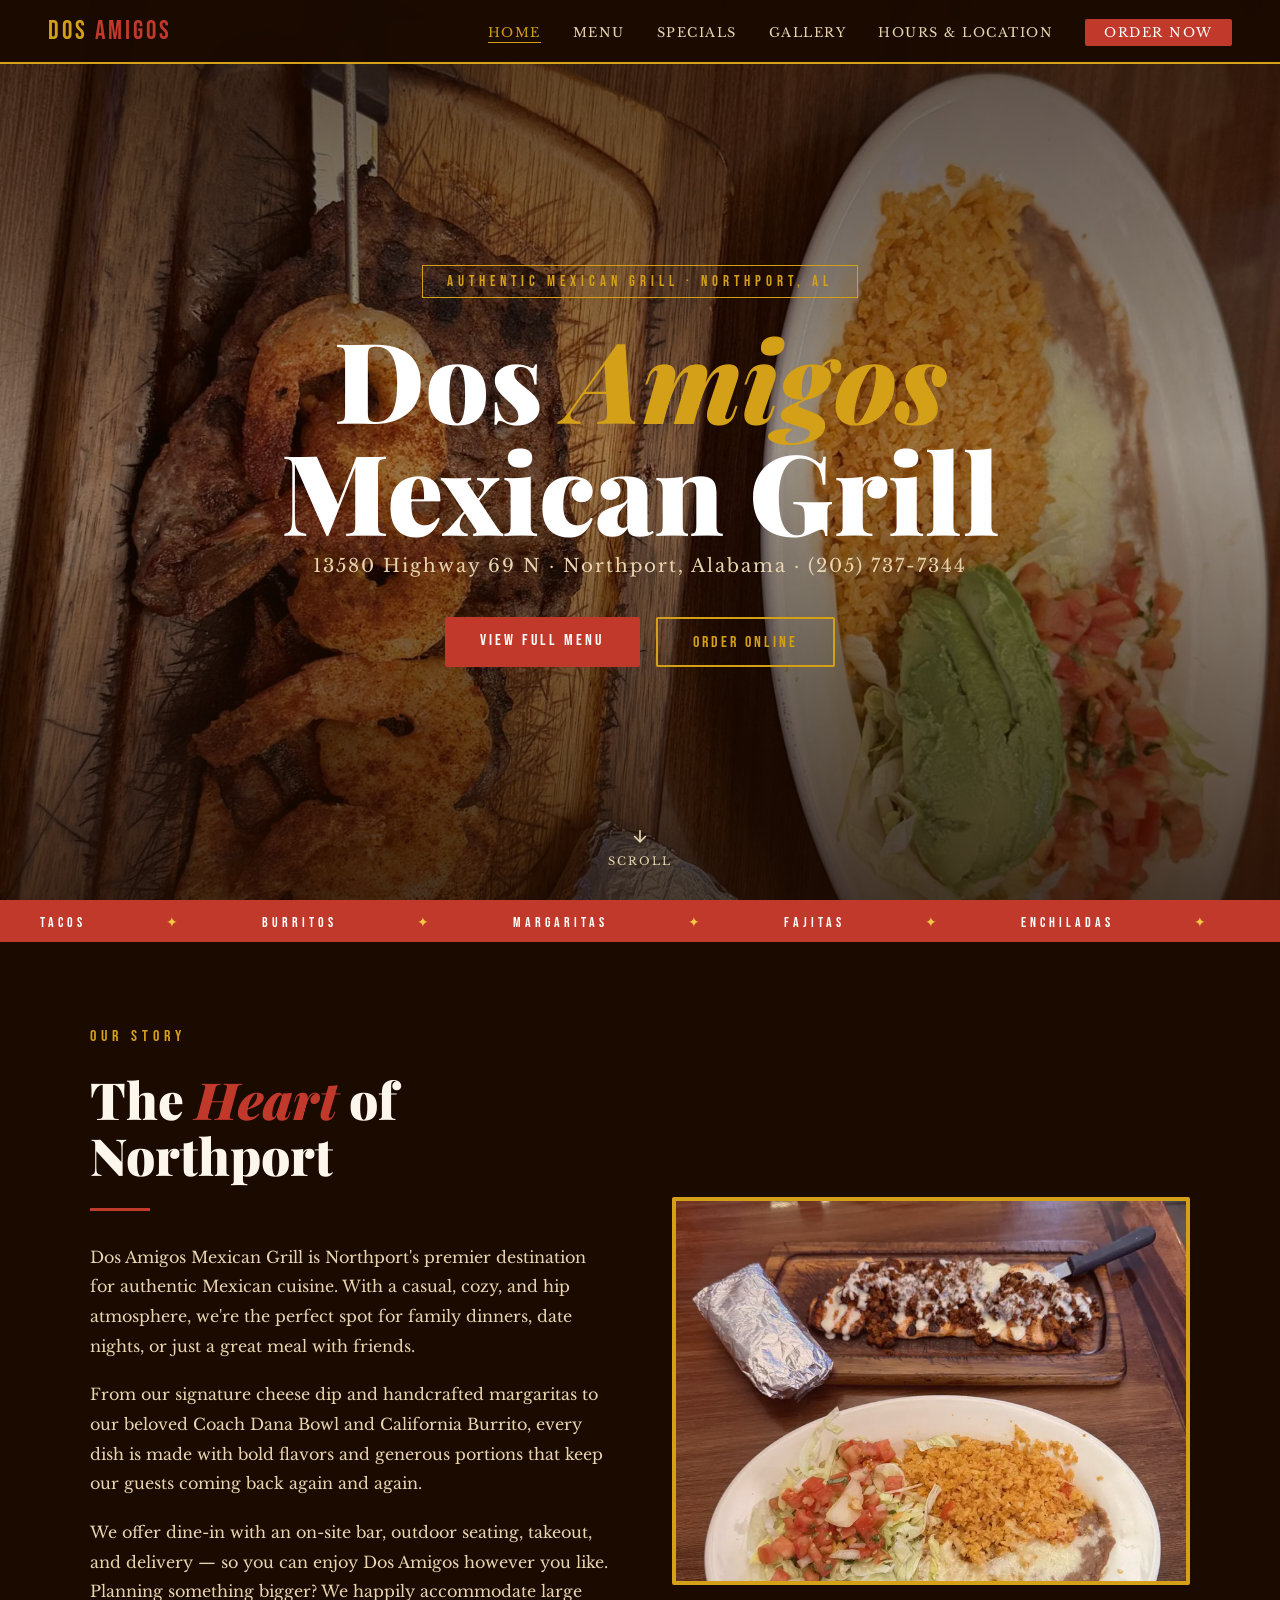
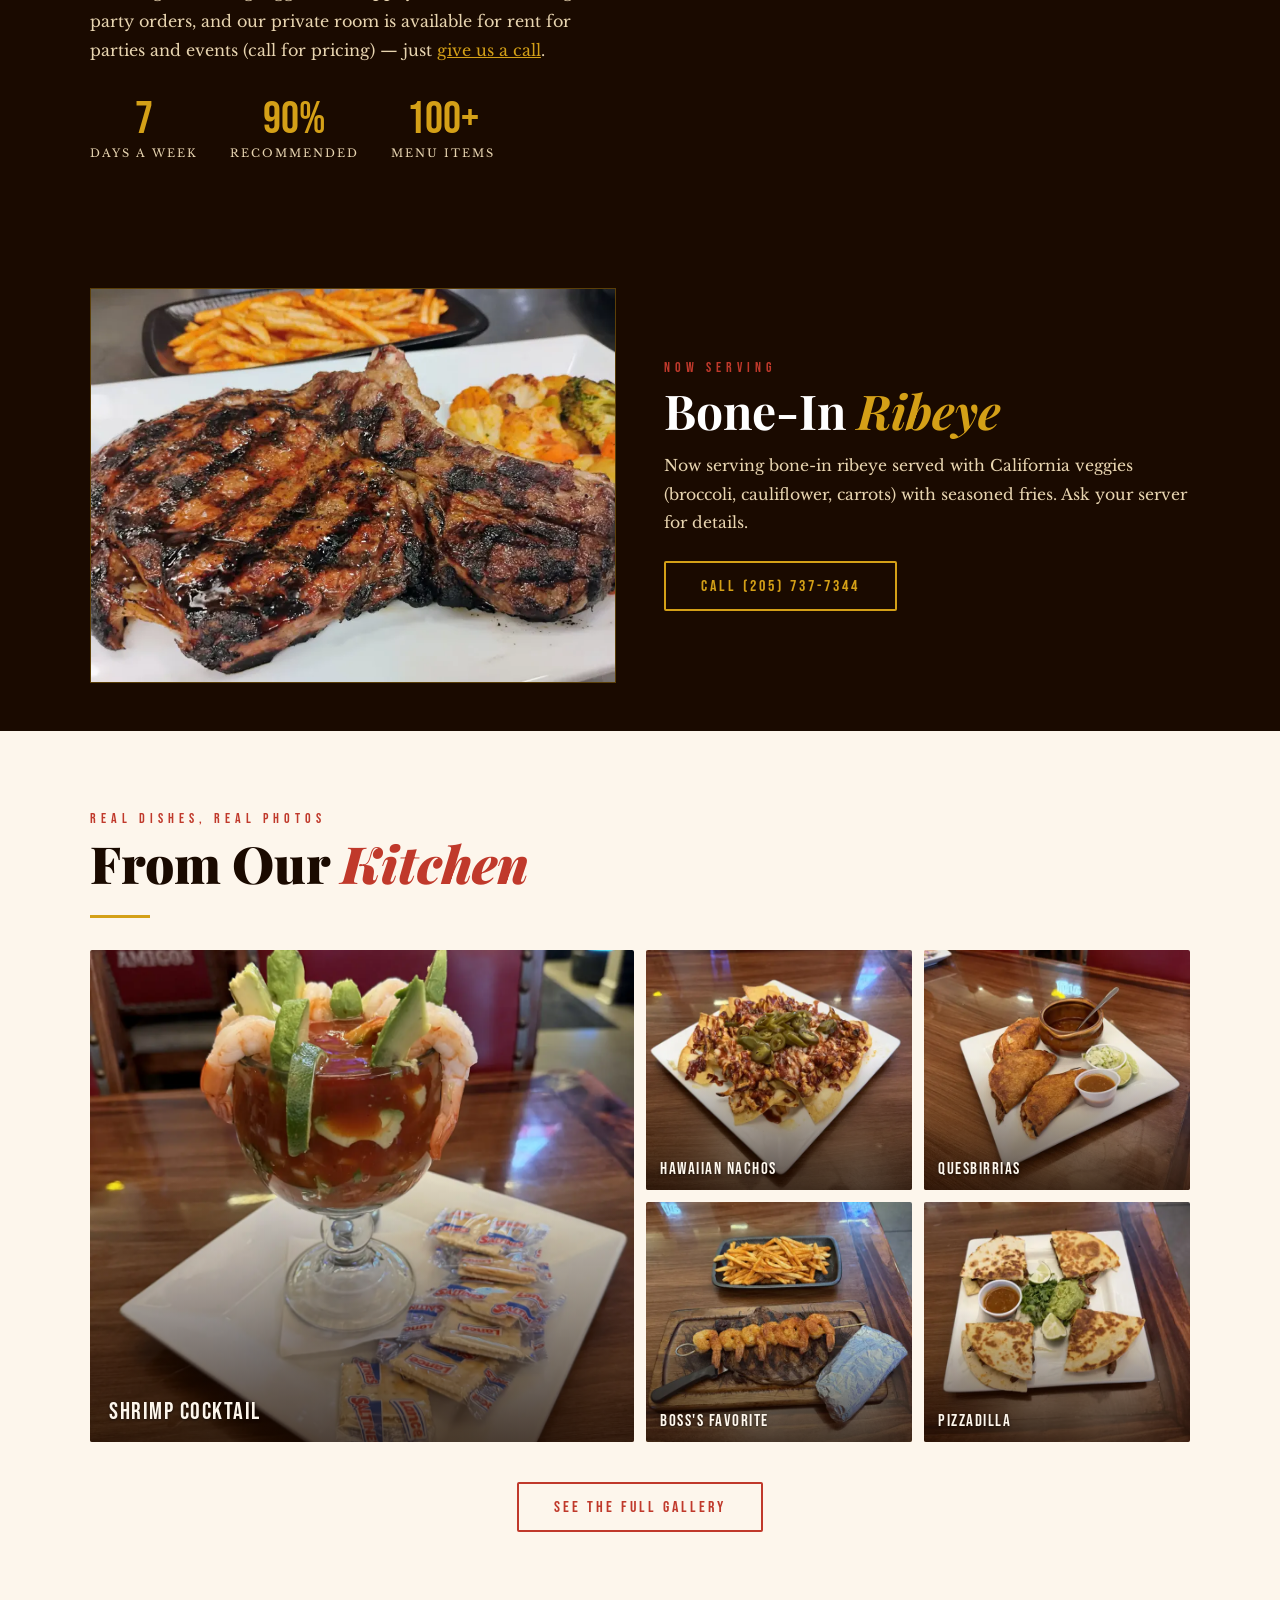
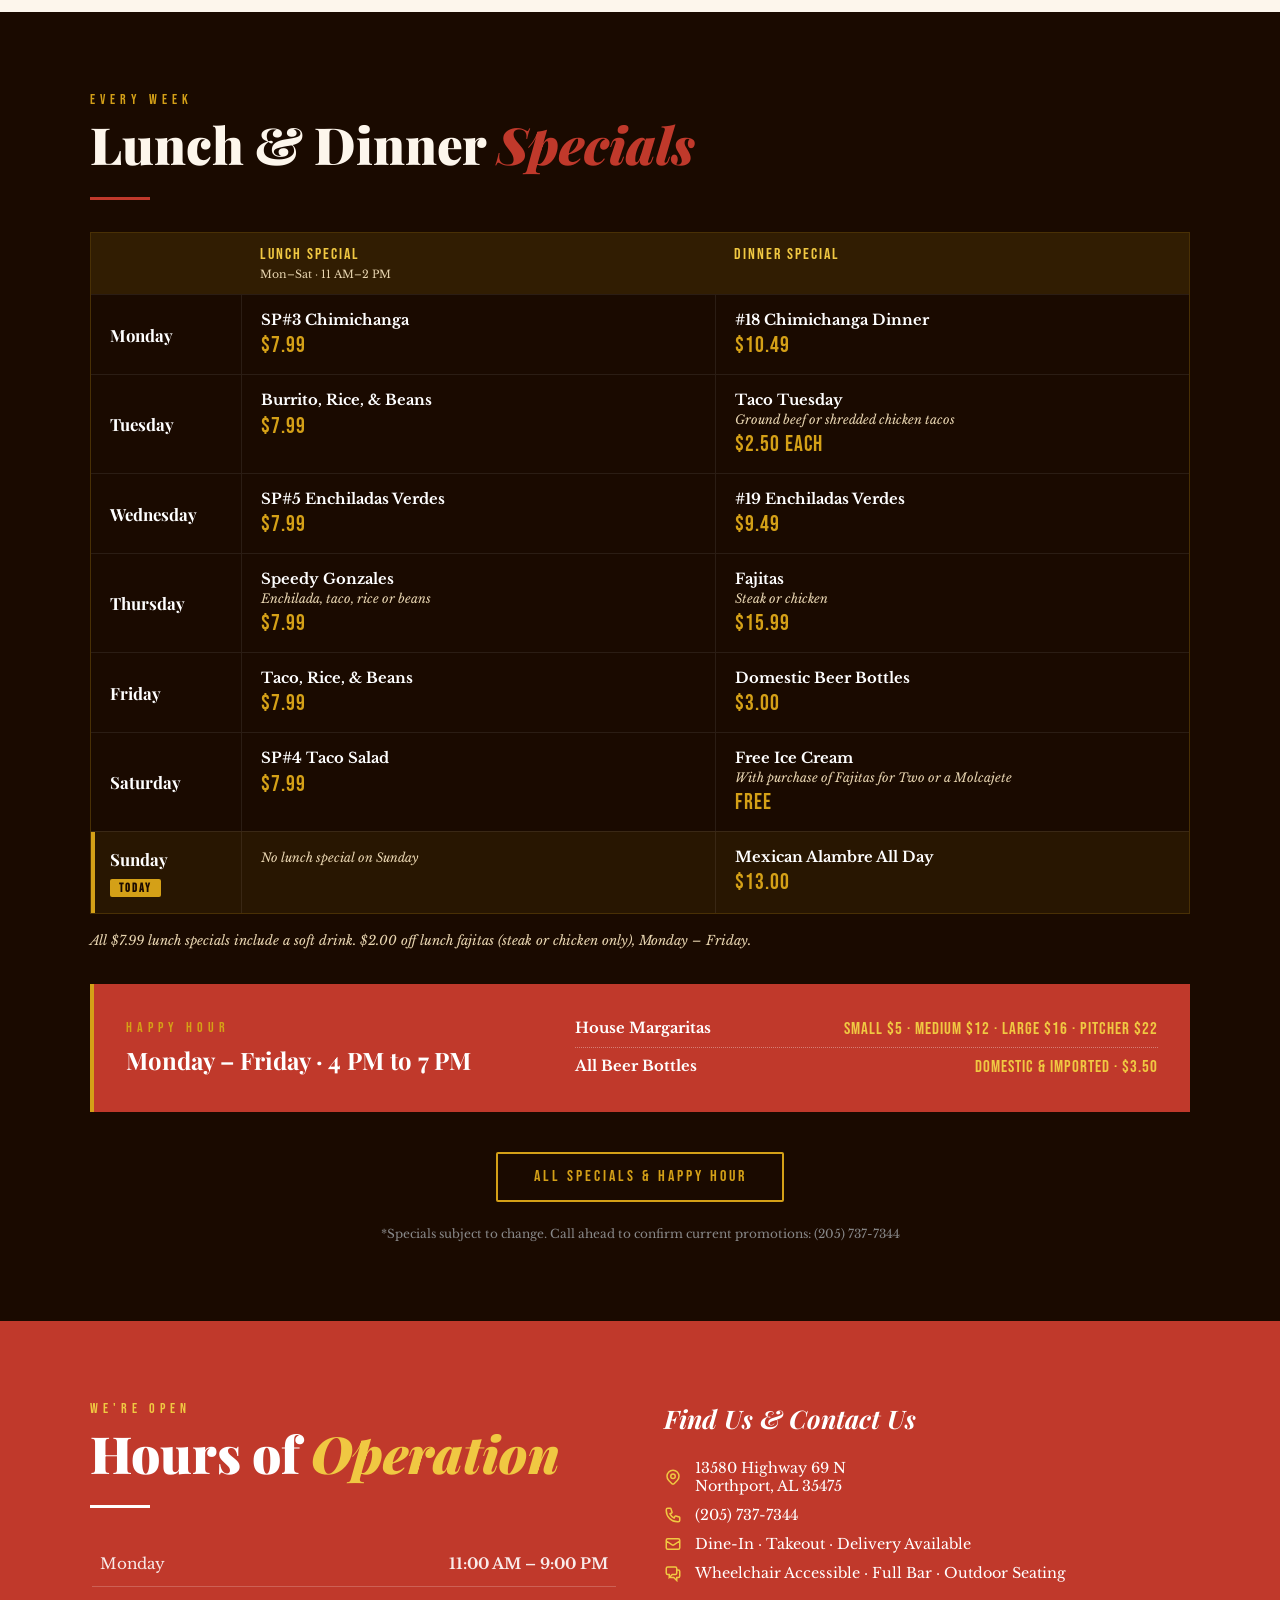
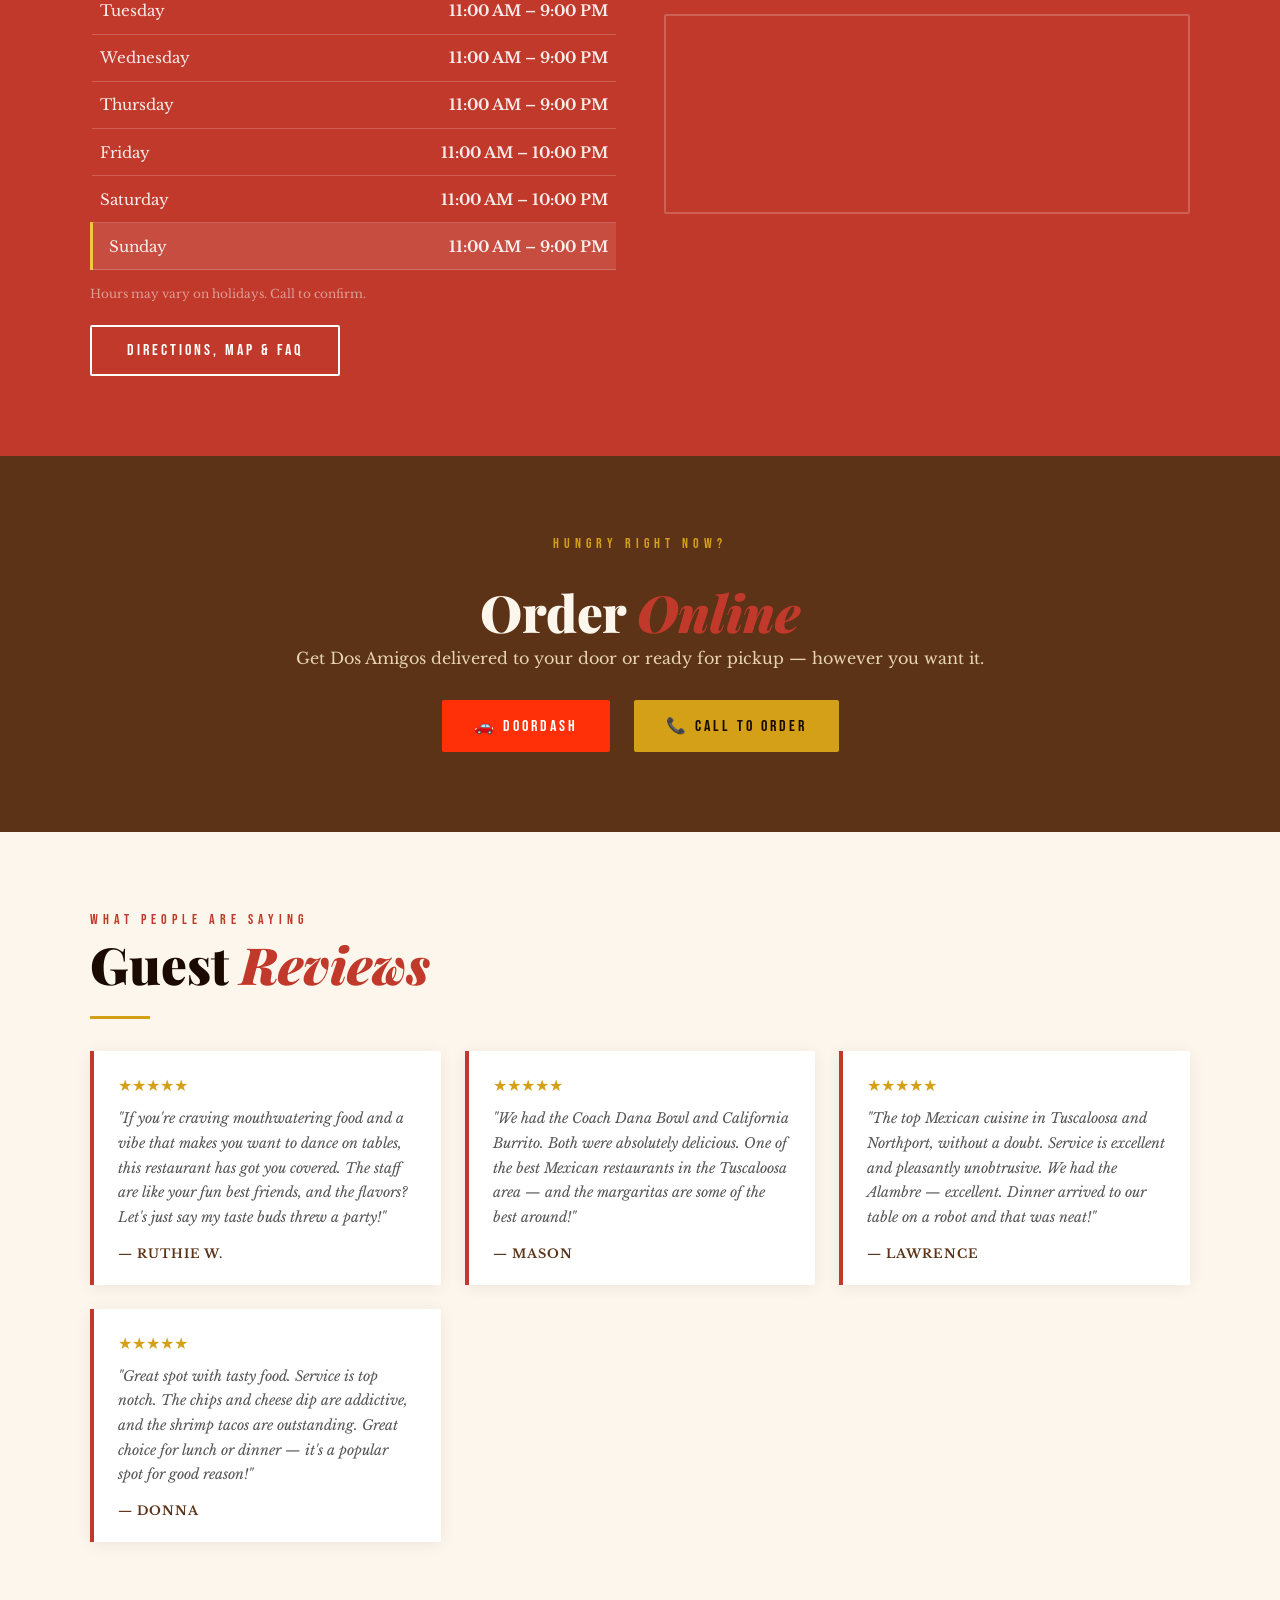
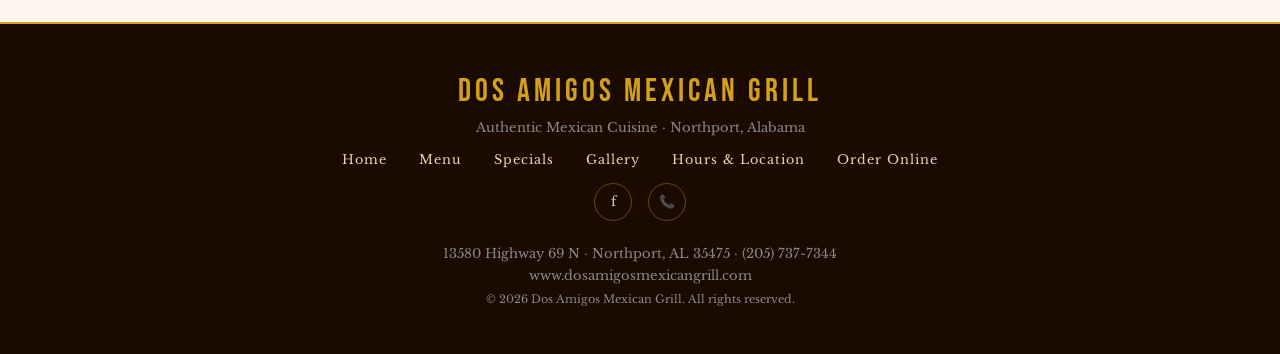
==== commit c302073f: "Update menu to current printed menu, new specials, happy hour, ribeye feature - Rebuild all 8 menu s" ====
--- a/index.html
+++ b/index.html
@@ -4,7 +4,7 @@
 <meta charset="UTF-8">
 <meta name="viewport" content="width=device-width, initial-scale=1.0">
 <title>Dos Amigos Mexican Grill | Authentic Mexican Restaurant in Northport, AL</title>
-<meta name="description" content="Authentic Mexican cuisine in Northport, Alabama. Full menu, lunch and daily specials, full bar, dine-in, takeout and delivery. 13580 Highway 69 N · (205) 737-7344.">
+<meta name="description" content="Authentic Mexican cuisine in Northport, Alabama. Full menu, lunch and dinner specials, happy hour Mon–Fri 4–7, full bar, dine-in, takeout and delivery, private room for events. 13580 Highway 69 N · (205) 737-7344.">
 <meta name="keywords" content="Dos Amigos Mexican Grill, Mexican restaurant Northport AL, Mexican food Tuscaloosa, tacos, fajitas, margaritas, Northport Alabama, Mexican restaurant near me">
 <link rel="canonical" href="https://www.dosamigosmexicangrill.com/">
 <meta name="robots" content="index, follow, max-image-preview:large">
@@ -19,7 +19,7 @@
 
 <!-- Open Graph (Facebook / social sharing) -->
 <meta property="og:title" content="Dos Amigos Mexican Grill | Authentic Mexican Restaurant in Northport, AL">
-<meta property="og:description" content="Authentic Mexican cuisine in Northport, Alabama. Full menu, lunch and daily specials, full bar, dine-in, takeout and delivery. 13580 Highway 69 N · (205) 737-7344.">
+<meta property="og:description" content="Authentic Mexican cuisine in Northport, Alabama. Full menu, lunch and dinner specials, happy hour Mon–Fri 4–7, full bar, dine-in, takeout and delivery, private room for events. 13580 Highway 69 N · (205) 737-7344.">
 <meta property="og:url" content="https://www.dosamigosmexicangrill.com/">
 <meta property="og:type" content="restaurant.restaurant">
 <meta property="og:locale" content="en_US">
@@ -31,7 +31,7 @@
 <!-- Twitter Card -->
 <meta name="twitter:card" content="summary_large_image">
 <meta name="twitter:title" content="Dos Amigos Mexican Grill | Authentic Mexican Restaurant in Northport, AL">
-<meta name="twitter:description" content="Authentic Mexican cuisine in Northport, Alabama. Full menu, lunch and daily specials, full bar, dine-in, takeout and delivery. 13580 Highway 69 N · (205) 737-7344.">
+<meta name="twitter:description" content="Authentic Mexican cuisine in Northport, Alabama. Full menu, lunch and dinner specials, happy hour Mon–Fri 4–7, full bar, dine-in, takeout and delivery, private room for events. 13580 Highway 69 N · (205) 737-7344.">
 <meta name="twitter:image" content="https://www.dosamigosmexicangrill.com/images/og-dos-amigos-1200.jpg">
 
 <!-- Security -->
@@ -146,11 +146,6 @@
       "@type": "OrderAction",
       "target": "https://www.doordash.com/en/store/dos-amigos-mexican-grill-northport-24864981/",
       "deliveryMethod": "http://purl.org/goodrelations/v1#DeliveryModeOwnFleet"
-    },
-    {
-      "@type": "OrderAction",
-      "target": "https://www.ubereats.com/store/dos-amigos-mexican-grill/36pdvY_bQqi8g2OWoIPJXQ",
-      "deliveryMethod": "http://purl.org/goodrelations/v1#DeliveryModeOwnFleet"
     }
   ],
   "sameAs": [
@@ -233,7 +228,7 @@
         <div class="divider"></div>
         <p>Dos Amigos Mexican Grill is Northport's premier destination for authentic Mexican cuisine. With a casual, cozy, and hip atmosphere, we're the perfect spot for family dinners, date nights, or just a great meal with friends.</p>
         <p>From our signature cheese dip and handcrafted margaritas to our beloved Coach Dana Bowl and California Burrito, every dish is made with bold flavors and generous portions that keep our guests coming back again and again.</p>
-        <p>We offer dine-in with an on-site bar, outdoor seating, takeout, and delivery — so you can enjoy Dos Amigos however you like. Planning something bigger? We happily accommodate large party orders — just <a href="tel:2057377344" style="color:var(--gold);">call ahead</a>.</p>
+        <p>We offer dine-in with an on-site bar, outdoor seating, takeout, and delivery — so you can enjoy Dos Amigos however you like. Planning something bigger? We happily accommodate large party orders, and our private room is available for rent for parties and events (call for pricing) — just <a href="tel:2057377344" style="color:var(--gold);">give us a call</a>.</p>
         <div class="about-stats">
           <div class="stat"><div class="num">7</div><div class="lbl">Days a Week</div></div>
           <div class="stat"><div class="num">90%</div><div class="lbl">Recommended</div></div>
@@ -251,6 +246,21 @@
 </section>
 
 
+<!-- FEATURE -->
+<section class="feature-banner" aria-label="Now serving: bone-in ribeye">
+  <div class="container feature-inner">
+    <picture class="feature-img">
+      <source type="image/webp" srcset="images/ribeye-feature-800.webp 800w, images/ribeye-feature-1200.webp 1200w" sizes="(max-width: 768px) 100vw, 45vw">
+      <img src="images/ribeye-feature-800.jpg" srcset="images/ribeye-feature-800.jpg 800w, images/ribeye-feature-1200.jpg 1200w" sizes="(max-width: 768px) 100vw, 45vw" alt="Grilled bone-in ribeye steak with California veggies and seasoned fries at Dos Amigos Mexican Grill in Northport, AL" loading="lazy" width="800" height="600">
+    </picture>
+    <div class="feature-text">
+      <p class="section-label">Now Serving</p>
+      <h2 class="feature-title">Bone-In <em>Ribeye</em></h2>
+      <p>Now serving bone-in ribeye served with California veggies (broccoli, cauliflower, carrots) with seasoned fries. Ask your server for details.</p>
+      <a href="tel:2057377344" class="btn-outline dark">Call (205) 737-7344</a>
+    </div>
+  </div>
+</section>
 <!-- GALLERY -->
 <section id="gallery">
   <div class="container">
@@ -282,9 +292,9 @@
       <figure class="gallery-item">
         <picture>
           <source type="image/webp" srcset="images/bosses-special-600.webp 600w, images/bosses-special-1200.webp 1200w" sizes="(max-width: 768px) 50vw, 33vw">
-          <img src="images/bosses-special-600.jpg" srcset="images/bosses-special-600.jpg 600w, images/bosses-special-1200.jpg 1200w" sizes="(max-width: 768px) 50vw, 33vw" alt="Bosse's Special: grilled ribeye steak with a shrimp skewer and french fries at Dos Amigos Northport" loading="lazy" width="600" height="600">
-        </picture>
-        <figcaption>Bosse's Special</figcaption>
+          <img src="images/bosses-special-600.jpg" srcset="images/bosses-special-600.jpg 600w, images/bosses-special-1200.jpg 1200w" sizes="(max-width: 768px) 50vw, 33vw" alt="Boss's Favorite: grilled ribeye steak with a shrimp skewer and seasoned fries at Dos Amigos Mexican Grill, Northport AL" loading="lazy" width="600" height="600">
+        </picture>
+        <figcaption>Boss's Favorite</figcaption>
       </figure>
       <figure class="gallery-item">
         <picture>
@@ -302,52 +312,61 @@
 <section id="specials">
   <div class="container">
     <p class="section-label">Every Week</p>
-    <h2 class="section-title">Daily <em>Specials</em></h2>
+    <h2 class="section-title">Lunch &amp; Dinner <em>Specials</em></h2>
     <div class="divider"></div>
-    <div class="specials-grid" id="home-specials">
-      <div class="special-card" data-day="MON">
-        <div class="special-day">Monday</div>
-        <div class="special-title">Margarita Monday</div>
-        <div class="special-desc">House margaritas on special all day long. Classic, mango, or strawberry — pick your favorite and enjoy.</div>
-        <div class="special-price">$5 Margaritas</div>
-      </div>
-      <div class="special-card" data-day="TUE">
-        <div class="special-day">Taco Tuesday</div>
-        <div class="special-title">Taco Night</div>
-        <div class="special-desc">Street tacos discounted all night. Mix and match beef, chicken, chorizo, al pastor, or shrimp with fresh toppings.</div>
-        <div class="special-price">$2 Street Tacos</div>
-      </div>
-      <div class="special-card" data-day="WED">
-        <div class="special-day">Wednesday</div>
-        <div class="special-title">Fajita Wednesday</div>
-        <div class="special-desc">Sizzling chicken or steak fajitas served with rice, beans, sour cream, and fresh tortillas at a special price.</div>
-        <div class="special-price">$12.99 Fajita Plate</div>
-      </div>
-      <div class="special-card" data-day="THU">
-        <div class="special-day">Thursday</div>
-        <div class="special-title">Happy Hour All Day</div>
-        <div class="special-desc">Extended happy hour on all drinks — draft beer, cocktails, and house wines. Dine in to enjoy the deal.</div>
-        <div class="special-price">Happy Hour Prices</div>
-      </div>
-      <div class="special-card" data-day="FRI">
-        <div class="special-day">Friday &amp; Saturday</div>
-        <div class="special-title">Weekend Fiesta</div>
-        <div class="special-desc">Live weekend vibes until 10 PM. Full bar open, pitchers of Dos Equis, and the full menu rocking all night.</div>
-        <div class="special-price">Open 'til 10 PM</div>
-      </div>
-      <div class="special-card" data-day="SUN">
-        <div class="special-day">Sunday</div>
-        <div class="special-title">Family Sunday</div>
-        <div class="special-desc">Kids eat free with purchase of adult entrée (one child per adult). A great excuse for the whole family to come in.</div>
-        <div class="special-price">Kids Eat Free*</div>
-      </div>
-    </div>
-    <div class="section-cta"><a href="specials/" class="btn-outline">All Specials &amp; Lunch Menu</a></div>
+    <div class="weekly">
+      <div class="wk-head"><div></div><div>Lunch Special <small>Mon–Sat · 11 AM–2 PM</small></div><div>Dinner Special</div></div>
+      <div class="wk-row" data-day="MON">
+        <div class="wk-day">Monday</div>
+        <div class="wk-cell"><span class="wk-label">Lunch</span><div class="wk-title">SP#3 Chimichanga</div><div class="wk-price">$7.99</div></div>
+        <div class="wk-cell"><span class="wk-label">Dinner</span><div class="wk-title">#18 Chimichanga Dinner</div><div class="wk-price">$10.49</div></div>
+      </div>
+      <div class="wk-row" data-day="TUE">
+        <div class="wk-day">Tuesday</div>
+        <div class="wk-cell"><span class="wk-label">Lunch</span><div class="wk-title">Burrito, Rice, & Beans</div><div class="wk-price">$7.99</div></div>
+        <div class="wk-cell"><span class="wk-label">Dinner</span><div class="wk-title">Taco Tuesday</div><div class="wk-desc">Ground beef or shredded chicken tacos</div><div class="wk-price">$2.50 each</div></div>
+      </div>
+      <div class="wk-row" data-day="WED">
+        <div class="wk-day">Wednesday</div>
+        <div class="wk-cell"><span class="wk-label">Lunch</span><div class="wk-title">SP#5 Enchiladas Verdes</div><div class="wk-price">$7.99</div></div>
+        <div class="wk-cell"><span class="wk-label">Dinner</span><div class="wk-title">#19 Enchiladas Verdes</div><div class="wk-price">$9.49</div></div>
+      </div>
+      <div class="wk-row" data-day="THU">
+        <div class="wk-day">Thursday</div>
+        <div class="wk-cell"><span class="wk-label">Lunch</span><div class="wk-title">Speedy Gonzales</div><div class="wk-desc">Enchilada, taco, rice or beans</div><div class="wk-price">$7.99</div></div>
+        <div class="wk-cell"><span class="wk-label">Dinner</span><div class="wk-title">Fajitas</div><div class="wk-desc">Steak or chicken</div><div class="wk-price">$15.99</div></div>
+      </div>
+      <div class="wk-row" data-day="FRI">
+        <div class="wk-day">Friday</div>
+        <div class="wk-cell"><span class="wk-label">Lunch</span><div class="wk-title">Taco, Rice, & Beans</div><div class="wk-price">$7.99</div></div>
+        <div class="wk-cell"><span class="wk-label">Dinner</span><div class="wk-title">Domestic Beer Bottles</div><div class="wk-price">$3.00</div></div>
+      </div>
+      <div class="wk-row" data-day="SAT">
+        <div class="wk-day">Saturday</div>
+        <div class="wk-cell"><span class="wk-label">Lunch</span><div class="wk-title">SP#4 Taco Salad</div><div class="wk-price">$7.99</div></div>
+        <div class="wk-cell"><span class="wk-label">Dinner</span><div class="wk-title">Free Ice Cream</div><div class="wk-desc">With purchase of Fajitas for Two or a Molcajete</div><div class="wk-price">Free</div></div>
+      </div>
+      <div class="wk-row" data-day="SUN">
+        <div class="wk-day">Sunday</div>
+        <div class="wk-cell"><span class="wk-label">Lunch</span><div class="wk-desc">No lunch special on Sunday</div></div>
+        <div class="wk-cell"><span class="wk-label">Dinner</span><div class="wk-title">Mexican Alambre All Day</div><div class="wk-price">$13.00</div></div>
+      </div>
+    </div>
+    <p class="specials-note">All $7.99 lunch specials include a soft drink. $2.00 off lunch fajitas (steak or chicken only), Monday – Friday.</p>
+    <div class="happy-hour">
+      <div>
+        <p class="section-label">Happy Hour</p>
+        <h3>Monday – Friday · 4 PM to 7 PM</h3>
+      </div>
+      <div class="hh-lines">
+<div class="hh-line"><span>House Margaritas</span><span>Small $5 · Medium $12 · Large $16 · Pitcher $22</span></div>
+<div class="hh-line"><span>All Beer Bottles</span><span>Domestic & imported · $3.50</span></div>
+      </div>
+    </div>
+    <div class="section-cta"><a href="specials/" class="btn-outline">All Specials &amp; Happy Hour</a></div>
     <p style="color:#888;font-size:0.75rem;margin-top:1.5rem;text-align:center;">*Specials subject to change. Call ahead to confirm current promotions: (205) 737-7344</p>
   </div>
 </section>
-
-
 <!-- HOURS -->
 <section id="hours">
   <div class="container">
@@ -407,9 +426,6 @@
       <a href="https://www.doordash.com/en/store/dos-amigos-mexican-grill-northport-24864981/" target="_blank" rel="noopener noreferrer" class="order-btn doordash">
         🚗 DoorDash
       </a>
-      <a href="https://www.ubereats.com/store/dos-amigos-mexican-grill/36pdvY_bQqi8g2OWoIPJXQ" target="_blank" rel="noopener noreferrer" class="order-btn ubereats">
-        🛵 Uber Eats
-      </a>
       <a href="tel:2057377344" class="order-btn phone">
         📞 Call to Order
       </a>
--- a/assets/style.css
+++ b/assets/style.css
@@ -628,10 +628,51 @@
     .callout { padding: 1.4rem; }
   }
 
-  .special-card.is-today { border-color: var(--gold); box-shadow: 0 0 0 1px var(--gold) inset; }
+  /* ── WEEKLY SPECIALS ── */
+  .weekly { margin-top: 2rem; border: 1px solid rgba(212,160,23,0.25); }
+  .wk-head, .wk-row { display: grid; grid-template-columns: 150px 1fr 1fr; }
+  .wk-head { background: rgba(212,160,23,0.12); color: var(--gold-light); font-family: 'Bebas Neue', sans-serif; letter-spacing: 2px; font-size: 1rem; }
+  .wk-head > div { padding: 0.8rem 1.2rem; }
+  .wk-head small { display: block; font-family: 'Libre Baskerville', serif; letter-spacing: 0; font-size: 0.68rem; color: var(--sand); text-transform: none; margin-top: 0.15rem; }
+  .wk-row { border-top: 1px solid rgba(255,255,255,0.08); position: relative; }
+  .wk-row.is-today { background: rgba(212,160,23,0.08); box-shadow: inset 4px 0 0 var(--gold); }
+  .wk-day { padding: 1rem 1.2rem; font-family: 'Playfair Display', serif; font-weight: 700; color: #fff; font-size: 1.05rem; display: flex; align-items: center; gap: 0.6rem; flex-wrap: wrap; }
+  .wk-cell { padding: 1rem 1.2rem; border-left: 1px solid rgba(255,255,255,0.08); }
+  .wk-label { display: none; }
+  .wk-title { color: #fff; font-weight: 700; font-size: 0.92rem; }
+  .wk-desc { color: var(--sand); font-size: 0.78rem; font-style: italic; margin-top: 0.15rem; }
+  .wk-price { font-family: 'Bebas Neue', sans-serif; font-size: 1.35rem; color: var(--gold); letter-spacing: 1px; margin-top: 0.3rem; }
+  .specials-note { margin-top: 1rem; color: var(--sand); font-size: 0.82rem; font-style: italic; line-height: 1.7; }
   .today-badge {
-    position: absolute; top: 1rem; right: 1rem;
     background: var(--gold); color: var(--dark);
-    font-family: 'Bebas Neue', sans-serif; letter-spacing: 2px; font-size: 0.75rem;
-    padding: 0.2rem 0.6rem; border-radius: 2px;
-  }
+    font-family: 'Bebas Neue', sans-serif; letter-spacing: 2px; font-size: 0.72rem;
+    padding: 0.15rem 0.55rem; border-radius: 2px;
+  }
+  .happy-hour { margin-top: 2rem; background: var(--chili); color: #fff; padding: 1.6rem 2rem; display: grid; grid-template-columns: 1fr 1.4fr; gap: 2rem; align-items: center; border-left: 4px solid var(--gold); }
+  .happy-hour .section-label { color: var(--gold-light); }
+  .happy-hour h3 { font-family: 'Playfair Display', serif; font-size: 1.5rem; color: #fff; }
+  .hh-line { display: flex; justify-content: space-between; gap: 1rem; padding: 0.55rem 0; border-bottom: 1px dotted rgba(255,255,255,0.35); font-size: 0.92rem; }
+  .hh-line span:first-child { font-weight: 700; }
+  .hh-line span:last-child { font-family: 'Bebas Neue', sans-serif; letter-spacing: 1px; font-size: 1.05rem; color: var(--gold-light); text-align: right; }
+  .hh-line:last-child { border-bottom: none; }
+  .category-note { font-size: 0.8rem; color: #888; margin-bottom: 0.8rem; font-style: italic; line-height: 1.6; }
+  /* ── FEATURE BANNER (ribeye) ── */
+  .feature-banner { background: var(--dark); color: var(--cream); padding: 0; }
+  .feature-inner { display: grid; grid-template-columns: 1fr 1fr; gap: 3rem; align-items: center; padding-top: 3rem; padding-bottom: 3rem; }
+  .feature-img { display: block; border: 1px solid rgba(212,160,23,0.35); }
+  .feature-img img { display: block; width: 100%; height: auto; }
+  .feature-title { font-family: 'Playfair Display', serif; font-size: clamp(2rem, 4vw, 3rem); color: #fff; line-height: 1.1; margin-bottom: 1rem; }
+  .feature-title em { color: var(--gold); font-style: italic; }
+  .feature-text p:not(.section-label) { color: var(--sand); line-height: 1.8; margin-bottom: 1.5rem; font-size: 0.98rem; }
+  .feature-text .btn-outline.dark { border-color: var(--gold); color: var(--gold); }
+  .feature-text .btn-outline.dark:hover { background: var(--gold); color: var(--dark); }
+  @media (max-width: 768px) {
+    .wk-head { display: none; }
+    .wk-row { grid-template-columns: 1fr; }
+    .wk-day { padding-bottom: 0.3rem; }
+    .wk-cell { border-left: none; padding: 0.5rem 1.2rem 0.8rem; }
+    .wk-cell:last-child { padding-bottom: 1.1rem; }
+    .wk-label { display: inline-block; font-family: 'Bebas Neue', sans-serif; letter-spacing: 2px; font-size: 0.75rem; color: var(--gold-light); margin-bottom: 0.15rem; }
+    .happy-hour { grid-template-columns: 1fr; padding: 1.3rem; }
+    .feature-inner { grid-template-columns: 1fr; gap: 1.5rem; }
+  }
